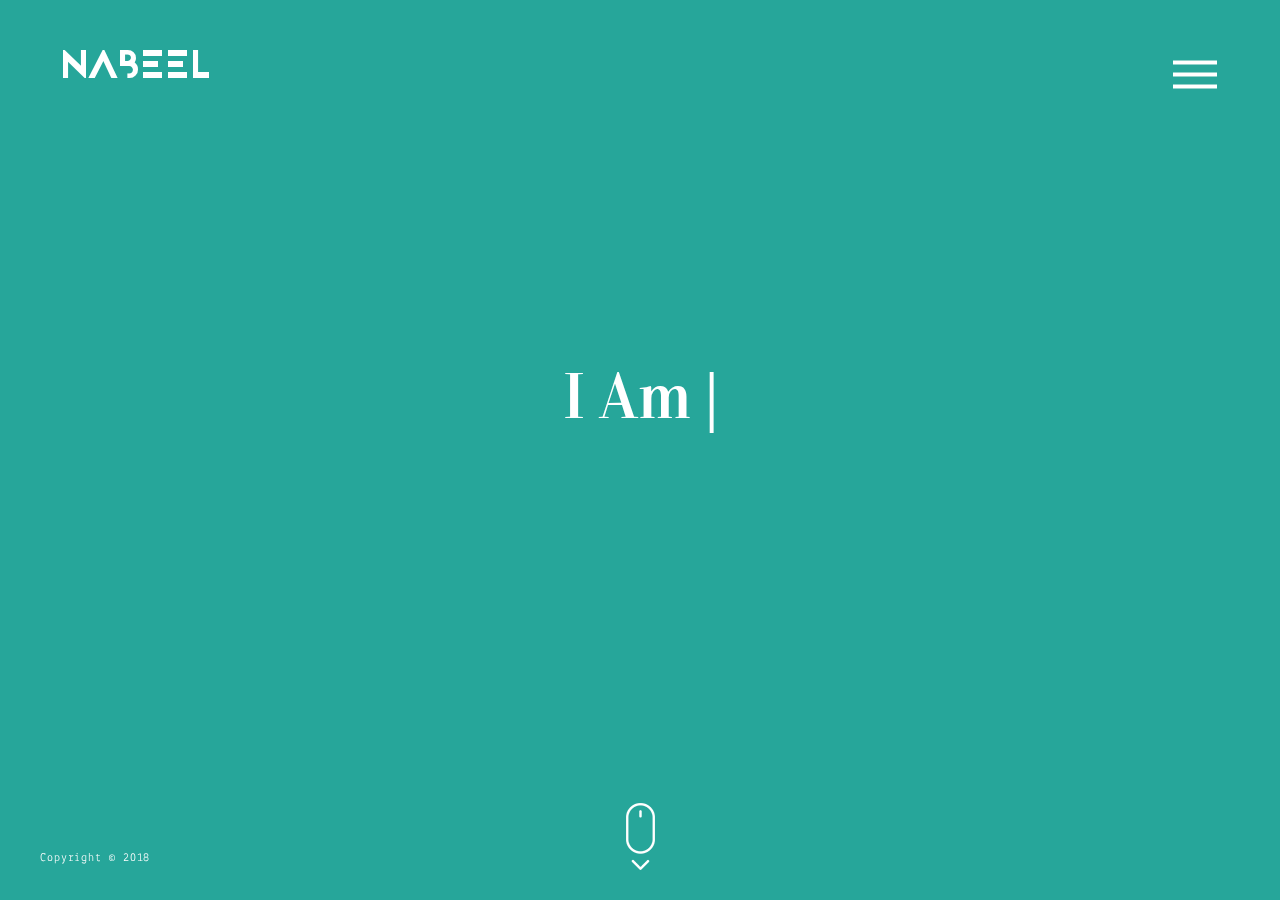
==== index.html @ 6b1c1534 "update resume, fixed typos, added scroll icon" ====
<!doctype html>
<html class="no-js" lang="en">
<head>
    <meta charset="utf-8">
    <meta http-equiv="x-ua-compatible" content="ie=edge">
    <title>Nabeel Ur Rahman - Full Stack Developer</title>
    <meta name="viewport" content="width=device-width, initial-scale=1">
    <meta name="keywords"
          content="Full Stack Developer, Full Stack, Web Developer, Web Application Developer, PHP Developer, Frontend Developer, Backend Developer, Nabeel, Nabeel Ur Rahman, Mean Stack Developer, Experienced Developer,Experienced web Developer">
    <meta name="description" content="">
    <meta name="google" content="notranslate"/>
    <meta name="author" content="Nabeel Ur Rahman">
    <meta name="referrer" content="origin">
    <link rel="apple-touch-icon" href="apple-touch-icon.png">
    <!-- Place favicon.ico in the root directory -->

    <link rel="icon" href="favicon.png">

    <link rel="stylesheet" href="css/normalize.css">

    <!--Bootstrap CSS -->
    <!--==================================================-->
    <link rel="stylesheet" href="css/bootstrap.min.css">

    <!-- Font Icons
   ================================================== -->
    <link rel="stylesheet" href="css/font-awesome.min.css">

    <!-- magnific-popup
    ================================================== -->
    <link rel="stylesheet" href="css/magnific-popup.css">


    <!-- Main CSS
       ================================================== -->
    <link rel="stylesheet" href="css/main.css">


    <!-- Modernizr JS
       ================================================== -->
    <script src="js/vendor/modernizr-2.8.3.min.js"></script>

    <!-- Google web font
   ================================================== -->
    <link href="https://fonts.googleapis.com/css?family=Lekton:400,700%7CVidaloka" rel="stylesheet">

    <!--[if lte IE 10]>
    <link rel="stylesheet" href="http://fonts.googleapis.com/css?family=Lekton:400"/>
    <link rel="stylesheet" href="http://fonts.googleapis.com/css?family=Lekton:700"/>
    <![endif]-->

</head>
<body>
<!--[if lt IE 8]>
<p class="browserupgrade">You are using an <strong>outdated</strong> browser. Please <a href="http://browsehappy.com/">upgrade
    your browser</a> to improve your experience.</p>
<![endif]-->


<!-- Navigation section
================================================== -->
<nav class="navbar navbar-default full-page-nav-container">
    <div class="container-fluid">
        <!-- Brand and toggle get grouped for better mobile display -->
        <div class="navbar-header">
            <div class="logo"><a href="index.html">NABEEL</a></div>
            <button type="button" class="navbar-toggle collapsed" data-toggle="collapse"
                    data-target="#bs-example-navbar-collapse-1" aria-expanded="false">
                <span class="sr-only">Toggle navigation</span>
                <span class="icon-bar"></span>
                <span class="icon-bar"></span>
                <span class="icon-bar"></span>
            </button>
        </div>

        <!-- Collect the nav links, forms, and other content for toggling -->
        <div class="collapse navbar-collapse collapsed" id="bs-example-navbar-collapse-1">
            <ul class="nav navbar-nav">
                <li><a href="#about">About <span><span>About</span></span></a></li>
                <li><a href="#resume">Resume <span>Resume</span></a></li>
                <li><a href="#portfolio">Portfolio <span><span>Portfolio</span></span></a></li>
                <li><a href="#contact">Contact <span>Contact</span></a></li>
            </ul>

        </div><!-- /.navbar-collapse -->
    </div><!-- /.container-fluid -->
</nav>

<div class="wrap">
    <!-- Home section
    ================================================== -->
    <section id="home">
        <div class="container-fluid">
            <div class="row">

                <div class="col-md-12 text-center">
                    <div class="main-title">
                        <div id="typed-title">
                            <p>I Am Nabeel</p>
                        </div>

                        <div id="typed-sub-title">
                            <p>A Full Stack Developer.</p>
                            <p>A digital team lead.</p>
                            <p>Loves intuitive user experiences.</p>
                        </div>


                        <h1 class="title"><span class="typed">&nbsp;</span></h1>
                        <div class="sub-title"><span class="sub-typed"></span></div>
                        <div class="ico_scroll"><img src="img/ico_scroll.png" alt=""></div>
                    </div>
                </div>

            </div>
        </div>
    </section>


    <!-- About section
    ================================================== -->
    <section id="about">
        <a href="#" class="anchor" id="about-anchor" style="position: absolute;left: 0"></a>
        <div class="container-fluid">
            <div class="row">
                <div class="text-center page-title">
                    <h2>About</h2>
                </div>

                <div class="vcenter">
                    <div class="col-md-4 text-center">
                        <div class="profile-img">
                            <img src="img/profile_image_slow.gif" alt="">
                        </div>
                    </div>
                    <div class="col-md-8">
                        <div class="about-copy">
                            <h2 class="sec-title">Hi, I Am Nabel Ur Rahman<span>About</span></h2>


                            <p>
                                Experienced Team Lead with a demonstrated history of working in Digital Interactive
                                Design & Development
                                and Web Application Development.
                            </p>
                            <p>
                                Ability to multi-task and strong leadership skills with ability to direct, manage and
                                develop a productive team
                                and work efficiently under pressure with quality output. Extensive knowledge of
                                designing and programming
                                techniques & tools.
                            </p>
                            <p>
                                Further duties include; developing creative strategies, Develop and manage creative and
                                digital solutions,
                                Manage projects from concept to completion, Provide quality control over concepts and
                                projects.
                            </p>

                            <a href="resume.pdf" target="_blank" class="btn">Download CV</a>
                        </div>
                    </div>
                </div>

            </div>
        </div>
    </section>


    <!-- Portfolio section
    ================================================== -->
    <section id="portfolio">
        <div class="container-fluid">
            <div class="row">
                <div class="text-center page-title">
                    <h2>Portfolio</h2>
                </div>

                <div class="vcenter">
                    <div class="content-container">
                        <div class="col-md-12 ">

                            <div id="filters" class="filter clearfix">
                                <span class="back-heading  sec-title">Portfolio</span>

                                <div><a class="active" href="#" data-filter='all'>All</a></div>
                                <div><a href="#" data-filter='web'>Web</a></div>
                                <!--<div><a href="#" data-filter='branding'>Branding</a></div>-->
                                <!--<div><a href="#" data-filter='advertisement'>Advertisement</a></div>-->
                            </div>
                        </div>
                        <div class="col-md-12  ">
                            <div class="row projects">
                                <div class="project-sizer"></div>

                                <!-- START: Project Item-->
                                <div class="col-md-3 col-sm-3 col-xs-6 project web">
                                    <img src="img/lava-thumb.jpg" alt="">

                                    <!--Start: project overlay-->
                                    <div class="overlay">
                                        <div>
                                            <p class="project-title">
                                                LAVA Brands
                                            </p>
                                            <p class="details">
                                                Ui/UX , Development
                                            </p>
                                        </div>
                                        <span class="line"></span>
                                        <a href="#project1-popup" data-group="1" class="galleryItem"></a>
                                    </div>
                                    <!--End: project overlay-->


                                    <!--Start: of popup content for a project-->
                                    <div id="project1-popup" class="popup mfp-hide row">

                                        <div class="col-md-6 image">
                                            <div id="carousel-lava" class="carousel slide"
                                                 data-ride="carousel">
                                                <!-- Indicators -->
                                                <ol class="carousel-indicators">
                                                    <li data-target="#carousel-lava" data-slide-to="0"
                                                        class="active"></li>
                                                    <!--<li data-target="#carousel-lava" data-slide-to="1"></li>-->
                                                    <!--<li data-target="#carousel-lava" data-slide-to="2"></li>-->
                                                </ol>

                                                <!-- Wrapper for slides -->
                                                <div class="carousel-inner" role="listbox">
                                                    <div class="item active">
                                                        <div style="background-image:url('img/lava_brands_home.jpg')"></div>
                                                    </div>
                                                    <!--   <div class="item">
                                                           <div class="embed-responsive embed-responsive-16by9">

                                                               <iframe width="560" height="315"
                                                                       src="https://www.youtube.com/embed/5PX_0iOCaUY"
                                                                       frameborder="0"
                                                                       allow="autoplay; encrypted-media"
                                                                       allowfullscreen></iframe>
                                                           </div>
                                                       </div>-->
                                                </div>


                                            </div>


                                        </div>
                                        <div class="col-md-6 desc">
                                            <h4>LAVA Brands</h4>
                                            <div class="category">Ui/UX, Development</div>
                                            <p>
                                                With over 15 years of experience in the
                                                communications industry, LAVA Brands have helped companies
                                                in virtually every industry achieve their business
                                                objectives through better integrated marketing
                                                communications based on a solid branding
                                                platform.
                                            </p>
                                            <span>Year : <span>2017</span></span>
                                            <span>Services : <span>UI/UX, Development</span></span>
                                            <a href="http://lava-brands.com" target="_blank" class="btn">View
                                                Project</a>
                                        </div>
                                    </div>
                                    <!--End: of popup content for a project-->


                                </div>
                                <!-- END: Project Item-->


                                <!-- START: Project Item-->
                                <div class="col-md-3 col-sm-3  col-xs-6 project branding web">
                                    <img src="img/wujha_home_thumb.jpg"
                                         alt="">
                                    <span class="fa fa-video-camera "></span>
                                    <div class="overlay">
                                        <div>
                                            <p class="project-title">
                                                WUJHA Real Estate
                                            </p>
                                            <p class="details">
                                                Ui/UX , Development
                                            </p>
                                        </div>
                                        <span class="line"></span>
                                        <a href="#project2-popup" data-group="1" class="galleryItem "></a>
                                    </div>

                                    <!--Start: of popup content for a project-->
                                    <div id="project2-popup" class="popup mfp-hide row">

                                        <div class="col-md-6 image">
                                            <div id="carousel-wujha" class="carousel slide"
                                                 data-ride="carousel">
                                                <!-- Indicators -->
                                                <ol class="carousel-indicators">
                                                    <li data-target="#carousel-wujha" data-slide-to="0"
                                                        class="active"></li>
                                                    <!--<li data-target="#carousel-wujha" data-slide-to="1"></li>
                                                    <li data-target="#carousel-wujha" data-slide-to="2"></li>-->
                                                </ol>

                                                <!-- Wrapper for slides -->
                                                <div class="carousel-inner" role="listbox">
                                                    <div class="item active">
                                                        <div style="background-image: url('img/wujha_home.jpg')"></div>
                                                    </div>
                                                </div>


                                            </div>

                                        </div>
                                        <div class="col-md-6 desc">
                                            <h4>WUJHA Real Estate</h4>
                                            <div class="category">Ui/UX, Development</div>
                                            <p>
                                                WUJHA Real Estate is a fully integrated real estate and community
                                                development businesses in Oman & Middle East.
                                            </p>
                                            <span>Year : <span>2016</span></span>
                                            <span>Services : <span>UI/UX, Development</span></span>
                                            <a href="http://wujha.com" target="_blank" class="btn">View Project</a>
                                        </div>
                                    </div>
                                    <!--End: of popup content for a project-->

                                </div>
                                <!-- END: Project Item-->

                                <!-- START: Project Item-->
                                <div class="col-md-3 col-sm-3  col-xs-6   project branding">
                                    <img src="img/audacia_home_thumb.jpg" alt="">
                                    <div class="overlay">
                                        <div>
                                            <p class="project-title">
                                                Audacia Capital
                                            </p>
                                            <p class="details">
                                                Ui/UX , Development
                                            </p>
                                        </div>
                                        <span class="line"></span>
                                        <a href="#project3-popup" data-group="1" class="galleryItem"></a>
                                    </div>


                                    <!--Start: of popup content for a project-->
                                    <div id="project3-popup" class="popup mfp-hide row">

                                        <div class="col-md-6 image">
                                            <!--<img src="img/audacia_home.jpg" alt="" class="img-responsive">-->
                                            <div id="carousel-audacia" class="carousel slide"
                                                 data-ride="carousel">
                                                <!-- Indicators -->
                                                <ol class="carousel-indicators">
                                                    <li data-target="#carousel-audacia" data-slide-to="0"
                                                        class="active"></li>
                                                    <!--<li data-target="#carousel-audacia" data-slide-to="1"></li>
                                                    <li data-target="#carousel-audacia" data-slide-to="2"></li>-->
                                                </ol>

                                                <!-- Wrapper for slides -->
                                                <div class="carousel-inner" role="listbox">
                                                    <div class="item active">
                                                        <div style="background-image:url('img/audacia_home.jpg')"></div>
                                                    </div>
                                                    <!-- <div class="item">
                                                         <img src="img/project-4.jpg" alt="...">
                                                     </div>-->
                                                </div>
                                            </div>
                                        </div>
                                        <div class="col-md-6 desc">
                                            <h4>Audacia Capital</h4>
                                            <div class="category">Ui/UX, Development</div>
                                            <p>
                                                Audacia Capital originates, structures and offers world-class, lucrative
                                                investment opportunities to select investors. Relying on unwavering
                                                dedication to clients and demonstrable, return-oriented expertise,
                                                Audacia Capital consistently generate superb capital growth while
                                                adhering to a solid
                                                set of key values.
                                            </p>

                                            <span>Year : <span>2017</span></span>
                                            <span>Services : <span>UI/UX, Development</span></span>
                                            <a href="http://lava-brands.com/lab/audacia/frontend/app/" target="_blank"
                                               class="btn">View
                                                Project</a>
                                        </div>
                                    </div>
                                    <!--End: of popup content for a project-->


                                </div>
                                <!-- END: Project Item-->


                                <!-- START: Project Item-->
                                <div class="col-md-3 col-sm-3 col-xs-6   project branding">
                                    <img src="img/ottco_home_thumb.jpg" alt="Oman Tank Terminal">
                                    <div class="overlay">
                                        <div>
                                            <p class="project-title">
                                                OTTCO
                                            </p>
                                            <p class="details">
                                                Ui/UX , Development
                                            </p>
                                        </div>
                                        <span class="line"></span>
                                        <a href="#project4-popup" data-group="1" class="galleryItem"></a>
                                    </div>


                                    <!--Start: of popup content for a project-->
                                    <div id="project4-popup" class="popup mfp-hide row">

                                        <div class="col-md-6 image">
                                            <div class="item">
                                                <div style="background-image:url('img/ottco_home.jpg')"></div>
                                            </div>
                                        </div>
                                        <div class="col-md-6 desc">
                                            <h4>OTTCO</h4>
                                            <div class="category">Ui/UX, Development</div>
                                            <p>
                                                Oman Tank Terminal Company LLC (OTTCO) is a joint investment of Oman Oil
                                                Company and Oman Energy Trading Company Limited , established to build,
                                                own and operate a global scale crude oil terminal. The terminal will be
                                                strategically located in Ras Markaz, 70 km south of the Port of Duqum.
                                                It will serve a variety of market players to import, export and store
                                                crude oil outside the Strait of Hormuz and closer to the market.
                                            </p>
                                            <span>Year : <span>2016</span></span>
                                            <span>Services : <span>UI/UX, Development</span></span>
                                            <a href="http://ottco.com/" target="_blank" class="btn">View Project</a>
                                        </div>
                                    </div>
                                    <!--End: of popup content for a project-->


                                </div>
                                <!-- END: Project Item-->


                                <!-- START: Project Item-->
                                <div class="col-md-3 col-sm-3  col-xs-6  project advertisement">
                                    <img src="img/dynamicobjects_home_thumb.jpg" alt="">
                                    <div class="overlay">
                                        <div>
                                            <p class="project-title">
                                                Dynamic objects
                                            </p>
                                            <p class="details">
                                                Ui/UX , Development
                                            </p>
                                        </div>
                                        <span class="line"></span>
                                        <a href="#project5-popup" data-group="1" class="galleryItem"></a>
                                    </div>

                                    <!--Start: of popup content for a project-->
                                    <div id="project5-popup" class="popup mfp-hide row">

                                        <div class="col-md-6 image">
                                            <div class="item">
                                                <div style="background-image:url('img/dynamicobjects_home.jpg')"></div>
                                            </div>
                                        </div>
                                        <div class="col-md-6 desc">
                                            <h4>Dynamic Objects</h4>
                                            <div class="category">Ui/UX, Development</div>
                                            <p>
                                                Established in 2010, Dynamic Objects provides Dynamics 365 consulting
                                                services to small, mid-sized and large companies in Lebanon and the
                                                middle east.
                                            </p>
                                            <p>Dynamic Objects specialize in any type of deployment where customers want
                                                to leverage
                                                software and cloud capabilities to transform their businesses.
                                            </p>
                                            <span>Year : <span>2017</span></span>
                                            <span>Services : <span>UI/UX, Development</span></span>
                                            <a href="https://dynamicobjects.net/" target="_blank" class="btn">View
                                                Project</a>
                                        </div>
                                    </div>
                                    <!--End: of popup content for a project-->

                                </div>
                                <!-- END: Project Item-->

                                <!-- START: Project Item-->
                                <div class="col-md-3 col-sm-3 col-xs-6   project branding advertisement ">
                                    <img src="img/talex_home_thumb.jpg" alt="">
                                    <div class="overlay">
                                        <div>
                                            <p class="project-title">
                                                TALEX
                                            </p>
                                            <p class="details">
                                                Ui/UX , Development
                                            </p>
                                        </div>
                                        <span class="line"></span>
                                        <a href="#project6-popup" data-group="1" class="galleryItem"></a>
                                    </div>


                                    <!--Start: of popup content for a project-->
                                    <div id="project6-popup" class="popup mfp-hide row">

                                        <div class="col-md-6 image">
                                            <div class="item">
                                                <div style="background-image:url('img/talex_about.jpg')"></div>
                                            </div>
                                        </div>
                                        <div class="col-md-6 desc">
                                            <h4>TALEX</h4>
                                            <div class="category">Ui/UX, Development</div>
                                            <p>
                                                TALEX is the Middle East’s most highly automated and flexible extrusion
                                                plant, capable of responding quickly and cost-effectively to our
                                                sophisticated customers’ demands for precision engineered aluminium
                                                products. Our fully automated integration and processes ensure
                                                traceability of all TALEX’s products. From liquid primary metal to
                                                precision machined aluminium products for GCC and global markets. We
                                                imagine, innovate and inspire to supply our customers with quality
                                                products at competitive prices on demand and on time.
                                            </p>
                                            <span>Year : <span>2016</span></span>
                                            <span>Services : <span>UI/UX, Development</span></span>
                                            <a href="http://talex.ae" target="_blank" class="btn">View Project</a>
                                        </div>
                                    </div>
                                    <!--End: of popup content for a project-->


                                </div>
                                <!-- END: Project Item-->

                                <!-- START: Project Item-->
                                <div class="col-md-3 col-sm-3  col-xs-6  project web">
                                    <img src="img/mariam-yasin_thumb.jpg" alt="">
                                    <div class="overlay">
                                        <div>
                                            <p class="project-title">
                                                MARIAM YASIN
                                            </p>
                                            <p class="details">
                                                Ui/UX , Development
                                            </p>
                                        </div>
                                        <span class="line"></span>
                                        <a href="#project7-popup" data-group="1" class="galleryItem"></a>
                                    </div>


                                    <!--Start: of popup content for a project-->
                                    <div id="project7-popup" class="popup mfp-hide row">

                                        <div class="col-md-6 image">
                                            <div class="item">
                                                <div style="background-image:url('img/mariam-yasin_home.jpg')"></div>
                                            </div>
                                        </div>
                                        <div class="col-md-6 desc">
                                            <h4>MARIAM YASIN</h4>
                                            <div class="category">Ui/UX, Development</div>
                                            <p>
                                                Mariam Yasin is an internationally recognized and respected Processional
                                                MIND THERAPIST who has helped, through a holistic approach, to
                                                positively transform thousands of people's lives from all around the
                                                world. She assists her clients and students through her training in
                                                scientific and complementary therapies by successfully resolving
                                                limiting thought patterns and behaviors at its source in the
                                                subconscious mind for a balanced and happier state of being. </p>
                                            <span>Year : <span>2015</span></span>
                                            <span>Services : <span>UI/UX, Development</span></span>
                                            <a href="http://mariamyasin.com" target="_blank" class="btn">View
                                                Project</a>
                                        </div>
                                    </div>
                                    <!--End: of popup content for a project-->

                                </div>
                                <!-- END: Project Item-->

                                <!-- START: Project Item-->
                                <div class="col-md-3 col-sm-3 col-xs-6   project branding web">
                                    <img src="img/alafiya_chicken_home_thumb.jpg" alt="">
                                    <div class="overlay">
                                        <div>
                                            <p class="project-title">
                                                AlAfya Chicken
                                            </p>
                                            <p class="details">
                                                Ui/UX , Development
                                            </p>
                                        </div>
                                        <span class="line"></span>
                                        <a href="#project8-popup" data-group="1" class="galleryItem"></a>
                                    </div>


                                    <!--Start: of popup content for a project-->
                                    <div id="project8-popup" class="popup mfp-hide row">

                                        <div class="col-md-6 image">
                                            <div class="item">
                                                <div style="background-image:url('img/alafiya_chicken_home.jpg')"></div>
                                            </div>
                                        </div>
                                        <div class="col-md-6 desc">
                                            <h4>AlAfya Chicken </h4>
                                            <div class="category">Ui/UX, Development</div>
                                            <p>
                                                Al Afya Chicken endeavors to cater to dynamic consumer tastes with
                                                homegrown, premium quality tender chicken. Our belief in stringent
                                                quality control ensures the freshest and safest chicken. We believe in
                                                integrity, transparency, food safety and above all- consumer welfare.

                                            </p>
                                            <p>
                                                All our chicken are treated royally and fed with utmost care. We hold a
                                                deep respect for the Islamic laws of the region- all of our chicken
                                                products are 100% halal.
                                            </p>
                                            <span>Year : <span>2016</span></span>
                                            <span>Services : <span>UI/UX, Development</span></span>
                                            <a href="http://alafyachicken.com/" target="_blank" class="btn">View Project</a>
                                        </div>
                                    </div>
                                    <!--End: of popup content for a project-->


                                </div>
                                <!-- END: Project Item-->



                            </div>
                            <div class="bottom-gradient"></div>
                        </div>
                        <div class="col-md-12 text-center">

                            <a href="#" target="_blank" id="load_projects"
                               class="round-btn floating hidden-xs hidden-sm">
                                <span class="txt">
                                    Load more
                                </span>
                                <i class="fa fa-angle-down "></i>
                            </a>

                            <a href="#" class="btn load_projects visible-xs visible-sm">Load more</a>
                        </div>
                    </div>
                </div>

            </div>
        </div>
    </section>


    <!-- Resume section
================================================== -->
    <section id="resume">
        <div class="container-fluid">

            <!--Education-->
            <div id="education" class="row">
                <div class="text-center page-title">
                    <h2>Resume</h2>
                </div>

                <div class="vcenter">

                    <div class="col-md-12  ">
                        <h3 class="sec-title">Education <span>Resume</span></h3>

                        <ul class="timeline">
                            <li>
                                <span class="fa fa-graduation-cap"></span>
                            </li>
                            <li>
                                <div class="timeline-content">
                                    <div class="period">2008 - 2010</div>
                                    <h4>COMSATS Institute of Information and Technology</h4>
                                    <br>
                                    <span>MS(CS), Computer Science ,3.73/4.0</span>

                                    <p class="hidden"></p>
                                </div>
                            </li>

                            <li>
                                <div class="timeline-content">
                                    <div class="period">2004 - 2008</div>
                                    <h4>COMSATS Institute of Information and Technology</h4> <br>
                                    <span>BS(CS)(Hons),Computer Science, Networks, 3.60/4.0</span>
                                    <p class="hidden"></p>
                                </div>
                            </li>


                        </ul>

                        <div class="col-md-12 text-center">
                            <a href="#" id="more-resume" class="round-btn floating hidden-xs hidden-sm">
                                <span class="txt">
                                    More Details
                                </span>
                                <i class="fa fa-angle-down "></i>
                            </a>
                        </div>


                    </div>

                </div>

            </div>

            <div class="resume_details_block">
                <!--SKILLS-->
                <div id="skills" class="row">


                    <div class="">

                        <div class="col-md-6  ">
                            <h3>Skills</h3>

                            <div class="col-md-10">

                                <!--progress bar 1-->
                                <div class="bar-title">Web Application Development</div>
                                <div class="bar" data-value="85"></div>


                                <!--progress bar 2-->
                                <div class="bar-title">Flexibility</div>
                                <div class="bar" data-value="95"></div>


                                <!--progress bar 3-->
                                <div class="bar-title">Problem Solving</div>
                                <div class="bar" data-value="90"></div>


                                <!--progress bar 4-->
                                <div class="bar-title">Multi-tasking</div>
                                <div class="bar" data-value="80"></div>

                            </div>
                        </div>
                        <div class="col-md-6  ">
                            <h3>Additional Skills</h3>

                            <div class="col-md-4 col-xs-6">
                                <div data-value="80" class="progress-circle"></div>
                                <div> Team Work</div>
                            </div>
                            <div class="col-md-4 col-xs-6">
                                <div data-value="85" class="progress-circle"></div>
                                <div>Tech Skills</div>
                            </div>
                            <div class="col-md-4 col-xs-6">
                                <div data-value="70" class="progress-circle"></div>
                                <div>Creative</div>
                            </div>

                            <div class="clearfix"></div>

                            <div class="row">
                                <div class="col-md-12">
                                    <h3>Honors & Awards</h3>
                                </div>
                                <div class="col-md-12">
                                    <ul>
                                        <li>Gold Medalist in MS(CS)</li>
                                        <li>Gold Medalist in BS(CS)</li>
                                        <li>COMSATS Scholarship in MS</li>
                                        <li>Award Scholarships in BS(CS) from COMSATS Islamabad</li>
                                        <li>Participant of SAARC student exchange program</li>
                                    </ul>
                                </div>
                            </div>

                        </div>
                    </div>

                </div>


                <!--Work Experience-->
                <div id="work" class="row">
                    <div class="">

                        <div class="col-md-12  ">
                            <h3>Work Experience</h3>

                            <ul class="timeline work-timeline">
                                <li>
                                    <span class="fa fa-briefcase"></span>
                                </li>
                                <li>
                                    <div class="timeline-content">
                                        <div class="period text-right">Feb 15 – Present<br>
                                            <small>
                                                Duration 3 yrs
                                            </small>
                                        </div>
                                        <h4>LAVA BRANDS</h4>
                                        <span>Digital Team Lead</span>

                                        <p>
                                            Responsibilities include:
                                        <ul>
                                            <li> Analyzing clients requirements and maintaining a healthy relationship
                                                with the clients
                                            </li>
                                            <li> Technology direction, Strategy and Full stack development.</li>
                                            <li> Interaction with corporate clients</li>
                                            <li> Managing project activities & ensuring project milestones are delivered
                                                as per plan
                                            </li>
                                            <li> Leading teams in the delivery of client requirements from inception
                                                to completion
                                            </li>
                                            <li> Present new Ideas and services to clients</li>
                                        </ul>


                                        </p>
                                    </div>
                                </li>

                                <li>
                                    <div class="timeline-content">
                                        <div class="period text-right">Jun 10 - Feb 15 <br>
                                            <small>(4 years 9 months)</small>
                                        </div>
                                        <h4>Bytesol Technologies</h4>
                                        <span>Team Lead</span>

                                        <p>
                                            Planning, Organization, Management ,Controls Company related matters.
                                            Making Application Architectures.
                                            Working on Customized web solution.


                                        </p>
                                    </div>
                                </li>

                                <li>
                                    <div class="timeline-content">
                                        <div class="period text-right">Dec 10 - Jan 12 <br>
                                            <small>(1 year 2 months)</small>
                                        </div>
                                        <h4>INNEXIV (Private) LIMITED</h4>
                                        <span>Sr. Software Engineer</span>
                                        <p>
                                            My responsibilities at this post included Web Application Development,
                                            Database design and
                                            Communication server architecture development and implementation.
                                        </p>
                                    </div>
                                </li>


                                <li>
                                    <div class="timeline-content">
                                        <div class="period text-right">Mar 07 - Apr 08 <br>
                                            <small>(1 year 2 months)</small>
                                        </div>
                                        <h4>Streaming Networks</h4>
                                        <span>Software Engineer</span>
                                        <p></p>
                                    </div>
                                </li>


                            </ul>

                        </div>

                    </div>

                </div>
            </div>
            <div class="col-md-12 text-center visible-xs visible-sm">
                <a href="#" class="btn more-resume">More Details</a>
            </div>

        </div>
    </section>


    <!-- Contact section
================================================== -->
    <section id="contact">
        <!--<a href="#" class="anchor" id="about"></a>-->
        <div class="container-fluid">
            <div class="row">
                <div class="text-center page-title">
                    <h2>Contact</h2>
                </div>

                <div class="vcenter">

                    <div class="col-md-10">
                        <h3 class="sec-title">Get In Touch<span>Contact</span></h3>

                        <div class="row contact-info">


                            <div class="col-md-4 col-xs-12">
                                <span class="fa fa-map-marker"></span>
                                <div>
                                    Discovery Gardens, <br>
                                    Dubai,UAE
                                </div>
                            </div>
                            <div class="col-md-4 col-xs-12">
                                <span class="fa fa-phone"></span>
                                <div>
                                    <a href="tel:+971564888940"> +971-56-4888940 </a>
                                </div>
                            </div>

                            <div class="col-md-4 col-xs-12">
                                <span class="fa fa-envelope"></span>
                                <div>
                                    itsnabeel@gmail.com
                                </div>
                            </div>
                        </div>

                        <div class="row">
                            <form method="post" action="https://formspree.io/itsnabeel@gmail.com">

                                <div class="form-group col-md-6">
                                    <input type="text" class="form-control" name="name" id="name" placeholder="Name">
                                </div>

                                <div class="form-group col-md-6">
                                    <input type="email" class="form-control" name="email" id="email" placeholder="Email"
                                           required>
                                </div>

                                <div class="form-group col-md-12">
                                    <input type="text" class="form-control" name="subject" id="subject"
                                           placeholder="Subject">
                                </div>
                                <div class="form-group col-md-12">
                                    <textarea class="form-control" placeholder="Message" rows="3"
                                              name="message"></textarea>
                                </div>

                                <button type="submit" class="btn btn-default">Send</button>
                            </form>
                        </div>

                    </div>
                </div>

            </div>
        </div>
    </section>

</div>

<a href="#0" class="back-to-top floating  fa fa-chevron-circle-up hidden-xs hidden-sm"></a>
<!-- Footer section
================================================== -->
<footer>
    <div class="container-fluid ">
        <div class="row">

            <ul class="social-icon text-center hidden">
                <li><a href="#" class="fa fa-facebook"></a></li>
                <li><a href="#" class="fa fa-twitter"></a></li>
                <li><a href="#" class="fa fa-dribbble"></a></li>
                <li><a href="#" class="fa fa-behance"></a></li>
            </ul>

            <p class="copy">Copyright © 2018</p>

        </div>
    </div>
</footer>


<!-- jQuery local -->
<script src="js/vendor/jquery-1.12.0.min.js"></script>

<!-- Bootstrap JS local -->
<script src="js/vendor/bootstrap.min.js"></script>

<script src="js/plugins.js"></script>
<script src="js/main.js?v=5"></script>

<!-- Global site tag (gtag.js) - Google Analytics -->
<script async src="https://www.googletagmanager.com/gtag/js?id=UA-15732947-2"></script>
<!-- Google Analytics: change UA-XXXXX-X to be your site's ID. -->
<script>
    (function (b, o, i, l, e, r) {
        b.GoogleAnalyticsObject = l;
        b[l] || (b[l] =
            function () {
                (b[l].q = b[l].q || []).push(arguments)
            });
        b[l].l = +new Date;
        e = o.createElement(i);
        r = o.getElementsByTagName(i)[0];
        e.src = 'https://www.google-analytics.com/analytics.js';
        r.parentNode.insertBefore(e, r)
    }(window, document, 'script', 'ga'));
    ga('create', 'UA-15732947-2', 'auto');
    ga('send', 'pageview');
</script>

</body>
</html>
---- css/main.css ----
@font-face{font-family:"Jaapokkisubtract-Regular";src:url("../fonts/Jaapokkisubtract-Regular.eot?") format("eot"),url("../fonts/Jaapokkisubtract-Regular.woff2") format("woff2"),url("../fonts/Jaapokkisubtract-Regular.woff") format("woff"),url("../fonts/Jaapokkisubtract-Regular.ttf") format("truetype"),url("../fonts/Jaapokkisubtract-Regular.svg#Jaapokkisubtract-Regular") format("svg")}/*! HTML5 Boilerplate v5.3.0 | MIT License | https://html5boilerplate.com/ */html{color:#222}::-moz-selection{background:#b3d4fc;text-shadow:none}::selection{background:#b3d4fc;text-shadow:none}hr{display:block;height:1px;border:0;border-top:1px solid #ccc;margin:1em 0;padding:0}audio,canvas,iframe,img,svg,video{vertical-align:middle}fieldset{border:0;margin:0;padding:0}textarea{resize:vertical}.browserupgrade{margin:0.2em 0;background:#ccc;color:#fff;padding:0.2em 0}.hidden{display:none !important}.visuallyhidden{border:0;clip:rect(0 0 0 0);height:1px;margin:-1px;overflow:hidden;padding:0;position:absolute;width:1px}.visuallyhidden.focusable:active,.visuallyhidden.focusable:focus{clip:auto;height:auto;margin:0;overflow:visible;position:static;width:auto}.invisible{visibility:hidden}.clearfix:before,.clearfix:after{content:" ";display:table}.clearfix:after{clear:both}@media print{*,*:before,*:after,*:first-letter,*:first-line{background:transparent !important;color:#fff !important;box-shadow:none !important;text-shadow:none !important}a,a:visited{text-decoration:underline}a[href]:after{content:" (" attr(href) ")"}abbr[title]:after{content:" (" attr(title) ")"}a[href^="#"]:after,a[href^="javascript:"]:after{content:""}pre,blockquote{border:1px solid #999;page-break-inside:avoid}thead{display:table-header-group}tr,img{page-break-inside:avoid}img{max-width:100% !important}p,h2,h3{orphans:3;widows:3}h2,h3{page-break-after:avoid}}html,body{background-color:#26A69A;font-family:'Lekton', sans-serif;font-size:62.5%}@media (min-width: 1500px){html,body{font-size:87.8906%}}body{opacity:0;-webkit-transition:opacity 1s ease-in;-moz-transition:opacity 1s ease-in;-o-transition:opacity 1s ease-in;-ms-transition:opacity 1s ease-in;transition:opacity 1s ease-in}body.loaded{opacity:1}h1,h2,h3,h4,h5{font-weight:300;font-family:'Vidaloka', serif;color:#fff}h1{font-size:6.4rem}h2{font-size:5.1rem}h3{font-size:3.60rem;color:#fff}h4{font-size:2.5rem}p{font-size:1.56rem;line-height:1.8;letter-spacing:0.075em;-webkit-font-smoothing:antialiased}a,a:hover,a:focus{color:inherit;text-decoration:none;outline:0;-webkit-transition:all 0.25s ease-out;-moz-transition:all 0.25s ease-out;-ms-transition:all 0.25s ease-out;-o-transition:all 0.25s ease-out;transition:all 0.25s ease-out}.navbar-default{border:none;background-color:transparent}.navbar-default .navbar-toggle{border-color:transparent;display:block;float:left;-webkit-transform:scale(2);-moz-transform:scale(2);-ms-transform:scale(2);-o-transform:scale(2);transform:scale(2)}@media (max-width: 768px){.navbar-default .navbar-toggle{display:block !important}}.navbar-default .navbar-toggle:focus,.navbar-default .navbar-toggle:hover{background-color:transparent}.navbar-default .navbar-toggle .icon-bar{background-color:#fff}.navbar-default .navbar-nav{float:none !important;margin:0px -15px}.navbar-default .navbar-nav>li{float:none}.navbar-default .navbar-nav>li>a{color:#fff;padding-top:10px;padding-bottom:10px}.navbar-default .navbar-nav>li>a:focus{background-color:transparent;outline:none}.navbar-default .navbar-nav>.active>a{background-color:transparent;color:rgba(255,255,255,0.8)}.navbar-default .navbar-nav>.active>a:focus{background-color:transparent;color:rgba(255,255,255,0.6)}.navbar-default .navbar-nav>.active>a:hover{background-color:transparent;color:rgba(255,255,255,0.6)}.full-page-nav-container{position:fixed;background-color:transparent;z-index:9;left:0;top:0;width:100%;margin-bottom:0}.full-page-nav-container .container-fluid{padding:0}@media (max-width: 768px){.full-page-nav-container{-webkit-transition:all .4s ease;-moz-transition:all .4s ease;-ms-transition:all .4s ease;-o-transition:all .4s ease;transition:all .4s ease;position:fixed;z-index:99;left:0;top:0;width:100%;height:85px}.full-page-nav-container.sticky{-webkit-box-shadow:0 0 10px rgba(0,0,0,0.1);-moz-box-shadow:0 0 10px rgba(0,0,0,0.1);box-shadow:0 0 10px rgba(0,0,0,0.1);background-color:#26a69a}}.full-page-nav-container ul{background-color:#26A69A;text-align:center;font-size:6.4rem;font-family:'Vidaloka', serif;display:none}@media (max-width: 768px){.full-page-nav-container ul{font-size:4rem}}.full-page-nav-container ul li a{color:#fff;line-height:normal;width:100%;height:100%;display:-ms-flexbox;display:-webkit-flex;display:flex;-ms-flex-align:center;-webkit-align-items:center;-webkit-box-align:center;justify-content:center;flex-direction:column;-webkit-transition:all .4s ease;-moz-transition:all .4s ease;-ms-transition:all .4s ease;-o-transition:all .4s ease;transition:all .4s ease}.full-page-nav-container ul li a>span{position:absolute;left:50%;top:50%;-webkit-transform:translate(-50%, -50%);-moz-transform:translate(-50%, -50%);-ms-transform:translate(-50%, -50%);-o-transform:translate(-50%, -50%);transform:translate(-50%, -50%);-webkit-transition:all 1s ease;-moz-transition:all 1s ease;-ms-transition:all 1s ease;-o-transition:all 1s ease;transition:all 1s ease;opacity:0;font-size:9.0rem;color:rgba(255,255,255,0.1)}@media (max-width: 768px){.full-page-nav-container ul li a>span{font-size:5.0rem}}.full-page-nav-container ul li a:hover{-webkit-transition:all .4s ease;-moz-transition:all .4s ease;-ms-transition:all .4s ease;-o-transition:all .4s ease;transition:all .4s ease;color:rgba(255,255,255,0.8);background-color:transparent}.full-page-nav-container ul li a:hover>span{opacity:1;letter-spacing:0.25em}@media (max-width: 991px){.full-page-nav-container ul li a:hover>span{display:none}}.full-page-nav-container .navbar-header{float:none}@media (max-width: 768px){.full-page-nav-container .navbar-header{float:left}}.full-page-nav-container .navbar-collapse{box-shadow:inset 0 1px 0 rgba(255,255,255,0.1);-webkit-transition:all .6s ease-out;-moz-transition:all .6s ease-out;-ms-transition:all .6s ease-out;-o-transition:all .6s ease-out;transition:all .6s ease-out}.full-page-nav-container .navbar-collapse ul{height:100vh}@media (max-width: 768px){.full-page-nav-container .navbar-collapse ul{height:95%}}.full-page-nav-container .navbar-collapse ul li{border-bottom:1px solid rgba(255,255,255,0.1);border-right:1px solid rgba(255,255,255,0.1);height:50vh;width:50%;float:left;overflow:hidden}.full-page-nav-container .navbar-collapse ul li a{-webkit-transition:all .4s ease;-moz-transition:all .4s ease;-ms-transition:all .4s ease;-o-transition:all .4s ease;transition:all .4s ease;-webkit-transform:translate(0%, -100%);-moz-transform:translate(0%, -100%);-ms-transform:translate(0%, -100%);-o-transform:translate(0%, -100%);transform:translate(0%, -100%)}.full-page-nav-container .navbar-collapse.collapse{opacity:0;-webkit-transition:all .4s ease;-moz-transition:all .4s ease;-ms-transition:all .4s ease;-o-transition:all .4s ease;transition:all .4s ease}.full-page-nav-container .navbar-collapse.collapse.in{opacity:1;z-index:999}.full-page-nav-container .navbar-collapse.collapse.in ul{display:block}.full-page-nav-container .navbar-collapse.collapse.in ul li{overflow:hidden}.full-page-nav-container .navbar-collapse.collapse.in ul li a{-webkit-transform:translate(0%, 0%);-moz-transform:translate(0%, 0%);-ms-transform:translate(0%, 0%);-o-transform:translate(0%, 0%);transform:translate(0%, 0%);color:#fff}.navbar-toggle{z-index:99999999;display:block;position:fixed;right:63px;top:50px;height:47px;border-radius:0;margin:0;-webkit-transition:all .4s ease;-moz-transition:all .4s ease;-ms-transition:all .4s ease;-o-transition:all .4s ease;transition:all .4s ease}@media (max-width: 768px){.navbar-toggle{top:20px;right:25px}}.navbar-toggle span{-webkit-transition:all .4s ease;-moz-transition:all .4s ease;-ms-transition:all .4s ease;-o-transition:all .4s ease;transition:all .4s ease;background-color:#fff;width:30px;height:4px}.navbar-toggle .icon-bar{border-radius:0;color:#fff}.navbar-toggle .icon-bar:nth-child(2){-webkit-transform:rotate(45deg);-ms-transform:rotate(45deg);-o-transform:rotate(45deg);transform:rotate(45deg);transform-origin:10% 10%}.navbar-toggle .icon-bar:nth-child(3){opacity:0}.navbar-toggle .icon-bar:last-child{-webkit-transform:rotate(-45deg);-ms-transform:rotate(-45deg);-o-transform:rotate(-45deg);transform:rotate(-45deg);transform-origin:10% 90%}.navbar-toggle.collapsed .icon-bar:nth-child(2){-webkit-transform:rotate(0deg);-ms-transform:rotate(0deg);-o-transform:rotate(0deg);transform:rotate(0deg)}.navbar-toggle.collapsed .icon-bar:nth-child(3){opacity:1}.navbar-toggle.collapsed .icon-bar:last-child{-webkit-transform:rotate(0deg);-ms-transform:rotate(0deg);-o-transform:rotate(0deg);transform:rotate(0deg)}.logo{position:fixed;font-family:Jaapokkisubtract-Regular;font-size:4rem;float:left;left:60px;top:40px;color:#fff;z-index:9999}@media (max-width: 768px){.logo{left:20px;top:20px}}.wrap{width:600vw;-webkit-transition:all .4s ease;-moz-transition:all .4s ease;-ms-transition:all .4s ease;-o-transition:all .4s ease;transition:all .4s ease;-webkit-transform-origin:center center;-moz-transform-origin:center center;-ms-transform-origin:center center;-o-transform-origin:center center;transform-origin:center center}@media (max-width: 991px){.wrap{width:100vw}}.wrap.zoomout{-webkit-transform:scale(0.8);-moz-transform:scale(0.8);-ms-transform:scale(0.8);-o-transform:scale(0.8);transform:scale(0.8);transform-origin:center}.wrap>section{color:#fff;width:100vw;float:left;display:inline-block}@media (max-width: 768px){.wrap>section{overflow:hidden}}section{height:100vh;font-size:1.6rem}@media (max-width: 991px){section{min-height:100vh;height:auto}}.page-title{margin-top:35px}.page-title h2{margin-bottom:0 !important}@media (max-width: 991px){.page-title{margin:130px 0 80px}}.vcenter{display:-ms-flexbox;display:-webkit-flex;display:flex;-ms-flex-align:center;-webkit-align-items:center;-webkit-box-align:center;justify-content:center;height:calc(100vh - 205px)}@media (max-width: 991px){.vcenter{display:block;justify-content:inherit;height:auto}}.vcenter.block{display:block;justify-content:inherit;height:auto}.bottom-gradient{background:-moz-linear-gradient(top, rgba(38,166,154,0) 0%, #26a69a 100%);background:-webkit-linear-gradient(top, rgba(38,166,154,0) 0%, #26a69a 100%);background:linear-gradient(to bottom, rgba(38,166,154,0) 0%, #26a69a 100%);position:absolute;bottom:0;left:0;right:0;height:110px}.main-title{height:100vh;display:-ms-flexbox;display:-webkit-flex;display:flex;-webkit-flex-direction:column;-ms-flex-direction:column;flex-direction:column;-webkit-justify-content:center;-ms-flex-pack:center;justify-content:center;-webkit-align-content:center;-ms-flex-line-pack:center;align-content:center;-webkit-align-items:center;-ms-flex-align:center;align-items:center}.main-title .ico_scroll{margin-bottom:30px}.main-title .title{margin-top:auto}.main-title .sub-title{margin-bottom:auto}.title{margin-bottom:0.15em}.sub-title{font-size:2.56rem}.typed-cursor{opacity:1;-webkit-animation:blink 0.7s infinite;-moz-animation:blink 0.7s infinite;animation:blink 0.7s infinite}@keyframes blink{0%{opacity:1}50%{opacity:0}100%{opacity:1}}@-webkit-keyframes blink{0%{opacity:1}50%{opacity:0}100%{opacity:1}}@-moz-keyframes blink{0%{opacity:1}50%{opacity:0}100%{opacity:1}}#typed-title,#typed-sub-title{display:none}#about .container-fluid{max-width:1400px}@media (max-width: 1368px){#about .container-fluid{max-width:83.33%}}@media (max-width: 991px){#about .container-fluid{max-width:100%}}#about h2{position:relative;margin-bottom:30px}#about h2 span{text-transform:uppercase;position:absolute;right:-35px;top:-.3em;font-size:9.0rem;color:rgba(255,255,255,0.05);-webkit-transition:all 1s ease;-moz-transition:all 1s ease;-ms-transition:all 1s ease;-o-transition:all 1s ease;transition:all 1s ease}@media (max-width: 991px){#about h2 span{right:auto;left:0}}#about h2.expand span{letter-spacing:0.3em}@media (max-width: 1400px){#about .about-copy{max-width:700px}}@media (max-width: 991px){#about .about-copy{margin-top:80px;text-align:center}#about .about-copy p{text-align:left}#about .about-copy h2{text-align:left}}.profile-img{position:relative;text-align:right;display:inline-block;margin-right:15%}@media (max-width: 768px){.profile-img{margin:50px 15% 45px 0}}.profile-img img{height:auto;z-index:2;position:relative;max-width:100%;width:100%}.profile-img:before{content:'';position:absolute;z-index:1;border:15px solid rgba(255,255,255,0.05);width:92%;height:120%;left:20%;top:-10%}#portfolio .container-fluid{max-width:1400px}@media (min-width: 992px) and (max-width: 1368px){#portfolio .container-fluid{max-width:83.33%}}#portfolio .content-container{width:100%}#portfolio .filter{font-family:'Vidaloka', serif;font-size:2.14rem;position:relative;margin-bottom:45px;margin-top:100px}@media (max-width: 1500px){#portfolio .filter{margin-top:20px}}@media (max-width: 991px){#portfolio .filter{padding-top:20px}}#portfolio .filter .back-heading{text-transform:uppercase;position:absolute;left:0;top:-.5em;font-size:9rem;color:rgba(255,255,255,0.05);font-family:'Vidaloka', serif;z-index:0;-webkit-transition:all 1s ease;-moz-transition:all 1s ease;-ms-transition:all 1s ease;-o-transition:all 1s ease;transition:all 1s ease}@media (max-width: 991px){#portfolio .filter .back-heading{top:10px;line-height:1.1}}#portfolio .filter .back-heading.expand{letter-spacing:0.3em}#portfolio .filter>div{float:left;padding-right:65px}@media (max-width: 991px){#portfolio .filter>div{width:50%;padding-right:0}#portfolio .filter>div a{line-height:2}}#portfolio .filter a{color:rgba(255,255,255,0.8);z-index:1;position:relative}#portfolio .filter a:hover{color:#fff}#portfolio .filter a.active{color:#fff;border-bottom:2px solid #fff}#portfolio .projects{max-height:45vh;overflow:hidden;padding:0;margin:0;padding-bottom:30px}#portfolio .projects .project-sizer{width:25%}@media (max-width: 991px){#portfolio .projects{max-height:65vh;overflow:hidden}}#portfolio .projects .project{position:relative;margin-bottom:30px}#portfolio .projects .project .fa{position:absolute;right:30px;top:15px;color:#26A69A}#portfolio .projects .project .overlay{position:absolute;left:15px;top:0;width:calc(100% - 30px);height:100%;background-color:rgba(255,255,255,0.7);opacity:0;color:#26A69A;flex-direction:column;display:-ms-flexbox;display:-webkit-flex;display:flex;justify-content:center;text-align:center;-webkit-transition:all .4s ease;-moz-transition:all .4s ease;-ms-transition:all .4s ease;-o-transition:all .4s ease;transition:all .4s ease}#portfolio .projects .project .overlay>div{-webkit-transform:translate(0, 50%);-moz-transform:translate(0, 50%);-ms-transform:translate(0, 50%);-o-transform:translate(0, 50%);transform:translate(0, 50%);-webkit-transition:all .4s ease;-moz-transition:all .4s ease;-ms-transition:all .4s ease;-o-transition:all .4s ease;transition:all .4s ease}#portfolio .projects .project .overlay .project-title{font-family:'Vidaloka', serif;font-size:2.1rem;line-height:1}#portfolio .projects .project .overlay .details{font-size:1.2rem}#portfolio .projects .project .overlay .line{position:absolute;width:4px;height:0;margin-left:-2px;left:50%;bottom:0;background-color:#26A69A;-webkit-transition:all .4s ease;-moz-transition:all .4s ease;-ms-transition:all .4s ease;-o-transition:all .4s ease;transition:all .4s ease}#portfolio .projects .project .overlay p{margin-bottom:0}#portfolio .projects .project .overlay a{display:block;height:100%;width:100%;position:absolute}@media (max-width: 768px){#portfolio .projects .project{padding:2px;margin:0}#portfolio .projects .project .overlay{width:calc(100% - 4px);height:calc(100% - 4px);left:2px;top:2px;opacity:1;background-color:rgba(255,255,255,0.3)}}#portfolio .projects .project:hover .overlay{opacity:1}#portfolio .projects .project:hover .overlay>div{-webkit-transform:translate(0, 10%);-moz-transform:translate(0, 10%);-ms-transform:translate(0, 10%);-o-transform:translate(0, 10%);transform:translate(0, 10%)}#portfolio .projects .project:hover .overlay .line{height:36%}#portfolio .projects img{width:100%}.popup{position:relative;padding:15px;margin:20px auto;width:90%;max-width:1500px;background-color:#26A69A;color:#fff;-webkit-box-shadow:0 5px 55px rgba(255,255,255,0.4);-moz-box-shadow:0 5px 55px rgba(255,255,255,0.4);box-shadow:0 5px 55px rgba(255,255,255,0.4);display:-ms-flexbox;display:-webkit-flex;display:flex;-ms-flex-align:center;-webkit-align-items:center;-webkit-box-align:center;justify-content:center;align-items:center}@media (max-width: 767px){.popup{display:block}}.popup .item{max-height:70vh;overflow:hidden}.popup .image{padding:0}.popup .image .item>div{background:no-repeat top center;-webkit-background-size:cover;background-size:cover;width:100%;height:70vh;-webkit-transition:all 4s ease;-moz-transition:all 4s ease;-ms-transition:all 4s ease;-o-transition:all 4s ease;transition:all 4s ease}.popup .image .item>div:hover{background-position:bottom center}.popup .image img{width:100%}.popup .desc{font-size:1.4rem;margin-bottom:50px;line-height:1.66;letter-spacing:0.075em;padding-left:30px}.popup .desc h4{font-family:Vidaloka;color:#fff;font-size:2.1rem;margin-bottom:0}.popup .desc .category{line-height:2;padding-bottom:20px}.popup .desc p{font-size:1.4rem;font-family:'Lekton', sans-serif;padding-bottom:10px}.popup .desc>span{display:block}.popup .desc>span span{font-family:Vidaloka}#resume .container-fluid{max-width:1400px}#resume h2,#resume h3{position:relative;margin-bottom:30px}#resume h2 span,#resume h3 span{text-transform:uppercase;position:absolute;left:0;top:-.3em;font-size:9.0rem;color:rgba(255,255,255,0.05);-webkit-transition:all 1s ease;-moz-transition:all 1s ease;-ms-transition:all 1s ease;-o-transition:all 1s ease;transition:all 1s ease}#resume h2.expand span,#resume h3.expand span{letter-spacing:0.3em}@media (max-width: 768px){#resume h2,#resume h3{padding-top:40px}#resume h2 span,#resume h3 span{top:.1em}}#resume .resume_details_block{display:none}#resume .bar-title{margin-top:.7em;font-family:'Vidaloka', serif;font-size:2.6rem;clear:both}#resume .progress{box-shadow:none;background-color:transparent;border-radius:0;overflow:visible;font-family:'Vidaloka', serif;height:15px}#resume .bar{text-align:right;font-size:2.6rem;line-height:.8;position:relative;font-family:'Vidaloka', serif;-webkit-transition:none !important;transition:none !important}#resume .bar span{position:absolute;right:-90px;color:#fff}#resume .progress-circle{font-family:'Vidaloka', serif;margin:20px auto;width:150px;height:150px;font-size:2.6rem;position:relative}#resume .progress-circle+div{font-size:2.1rem;font-family:'Vidaloka', serif;text-align:center}#resume #skills{padding:150px 0}@media (max-width: 768px){#resume #skills{padding:20px 0}}.timeline{margin:78px 0 0 230px;list-style:none;position:relative;padding:40px 0;padding-left:30px}@media (max-width: 768px){.timeline{margin:60px 0 0 20px}}.timeline.work-timeline{margin-bottom:150px}@media (max-width: 768px){.timeline.work-timeline{margin-bottom:60px}}.timeline:before{content:' ';position:absolute;width:2px;height:100%;top:0;left:0;background:#fff}.timeline>li:last-of-type{margin-bottom:0}.timeline>li{position:relative;margin-bottom:40px}.timeline>li:before{content:' ';position:absolute;height:16px;width:16px;border:solid 4px #fff;background-color:#fff;border-radius:50%;left:-37px;top:10px}.timeline>li>.timeline-content{position:relative;background:#26A69A}.timeline>li>.timeline-content>h4{margin:0;font-size:2.56rem;display:inline-block;font-family:'Vidaloka', serif}.timeline>li>.timeline-content>.period{font-size:2.56rem;font-family:'Vidaloka', serif;color:#fff;position:absolute;right:100%;margin-right:60px;white-space:nowrap;top:-5px}@media (max-width: 768px){.timeline>li>.timeline-content>.period{position:static;margin-right:0}}.timeline>li>.timeline-content>span{font-family:'Lekton', sans-serif;font-weight:bold;color:#fff;font-size:1.56rem}.timeline>li>.timeline-content>span:before{content:'('}.timeline>li>.timeline-content>span:after{content:')'}@media (max-width: 768px){.timeline>li>.timeline-content>span{display:block}}.timeline>li>.timeline-content>p{margin:0;font-size:1.56rem;line-height:1.4}.timeline>li:first-child{position:absolute;left:-0.5em;top:-1.1em;font-size:2.4rem}.timeline>li:first-child:before{display:none}#education{-webkit-transition:all .4s ease;-moz-transition:all .4s ease;-ms-transition:all .4s ease;-o-transition:all .4s ease;transition:all .4s ease}#education.dim{opacity:.2}#contact .container-fluid{max-width:1400px}#contact h2,#contact h3{position:relative}@media (max-width: 991px){#contact h2,#contact h3{padding-top:40px}}#contact h2 span,#contact h3 span{text-transform:uppercase;position:absolute;left:0;top:-.3em;font-size:9.0rem;color:rgba(255,255,255,0.05);-webkit-transition:all 1s ease;-moz-transition:all 1s ease;-ms-transition:all 1s ease;-o-transition:all 1s ease;transition:all 1s ease}@media (max-width: 991px){#contact h2 span,#contact h3 span{top:10px}}#contact h2.expand span,#contact h3.expand span{letter-spacing:0.3em}#contact form{font-family:'Vidaloka', serif;font-size:2.14rem;margin-top:50px}@media (max-width: 1500px){#contact form{margin-top:30px}}@media (min-width: 1500px){#contact form .form-group{margin-bottom:40px}}#contact form .form-control{border-radius:0;color:#fff;background-color:#26A69A;border:none;border-bottom:2px solid #fff;-webkit-box-shadow:none;-moz-box-shadow:none;box-shadow:none;height:46px;font-size:2.14rem}#contact form textarea.form-control{height:auto}#contact form input::-webkit-input-placeholder,#contact form textarea::-webkit-input-placeholder{color:rgba(255,255,255,0.2);font:inherit;font-size:2.14rem;transition:transform 0.3s ease-in-out, font-size 0.3s ease-in-out, visibility 0.3s ease-in-out}#contact form input,#contact form textarea{resize:none;overflow:hidden}#contact form input:focus::-webkit-input-placeholder,#contact form textarea:focus::-webkit-input-placeholder{color:#fff}#contact form input:focus,#contact form input:valid,#contact form textarea:focus,#contact form textarea:valid{box-shadow:none;outline:none;background-position:0 0}#contact form input:focus::-webkit-input-placeholder,#contact form input:valid::-webkit-input-placeholder,#contact form textarea:focus::-webkit-input-placeholder,#contact form textarea:valid::-webkit-input-placeholder{opacity:1}#contact form .btn{margin-top:0;margin-left:15px;border:0}@media (max-width: 991px){#contact form .btn{margin:0 auto;display:block}}#contact .contact-info{margin-top:40px}#contact .contact-info>div{margin-bottom:15px}#contact .contact-info>div span{font-size:4.0rem;float:left;margin-right:20px;width:60px}@media (max-width: 991px){#contact .contact-info>div span{margin-right:0}}#contact .contact-info>div>div{float:left}#contact .contact-info>div a{display:block}.btn{background-color:rgba(255,255,255,0.8);color:#26A69A;font-family:'Vidaloka', serif;border-radius:0;padding:10px 50px;font-size:1.7rem;-webkit-transition:all .4s ease;-moz-transition:all .4s ease;-ms-transition:all .4s ease;-o-transition:all .4s ease;transition:all .4s ease;letter-spacing:0.2em;margin-top:30px}@media (max-width: 1500px){.btn{margin-top:10px}}.btn:hover,.btn:focus,.btn:active{color:#26A69A !important;background-color:#fff !important;outline:none !important}.round-btn{font-size:1.4rem;position:relative;border-radius:30px;margin-top:20px;display:inline-block;font-family:'Vidaloka', serif}.round-btn .txt{display:block;clear:both;line-height:1}.floating{animation-name:floating;-webkit-animation-name:floating;animation-duration:1.5s;-webkit-animation-duration:1.5s;animation-iteration-count:infinite;-webkit-animation-iteration-count:infinite}@keyframes floating{0%{transform:translateY(0%)}50%{transform:translateY(8%)}100%{transform:translateY(0%)}}@-webkit-keyframes floating{0%{-webkit-transform:translateY(0%)}50%{-webkit-transform:translateY(8%)}100%{-webkit-transform:translateY(0%)}}footer{position:fixed;width:100%;padding-bottom:30px;bottom:0;background-color:transparent}@media (max-width: 991px){footer{position:relative;float:left;padding:100px 0 0 0}}.social-icon{padding:0;margin:0}.social-icon li{list-style:none;display:inline-block}.social-icon li a{color:#fff;font-size:2.5rem;text-align:center;text-decoration:none;transition:all 0.4s ease-in-out;padding:0;margin:0 25px}.social-icon li a:hover{color:rgba(255,255,255,0.8)}.copy{font-size:1.2rem;position:absolute;left:40px;bottom:30px;margin-bottom:0;color:#fff}@media (max-width: 991px){.copy{position:relative;text-align:center;left:auto;padding:50px 0 0 0}}.back-to-top{position:fixed;right:50px;bottom:30px;z-index:999;font-size:2.8rem;opacity:0;color:#fff;-webkit-transition:all 1s ease;-moz-transition:all 1s ease;-ms-transition:all 1s ease;-o-transition:all 1s ease;transition:all 1s ease}.back-to-top.visible{opacity:1}
/*# sourceMappingURL=main.css.map */
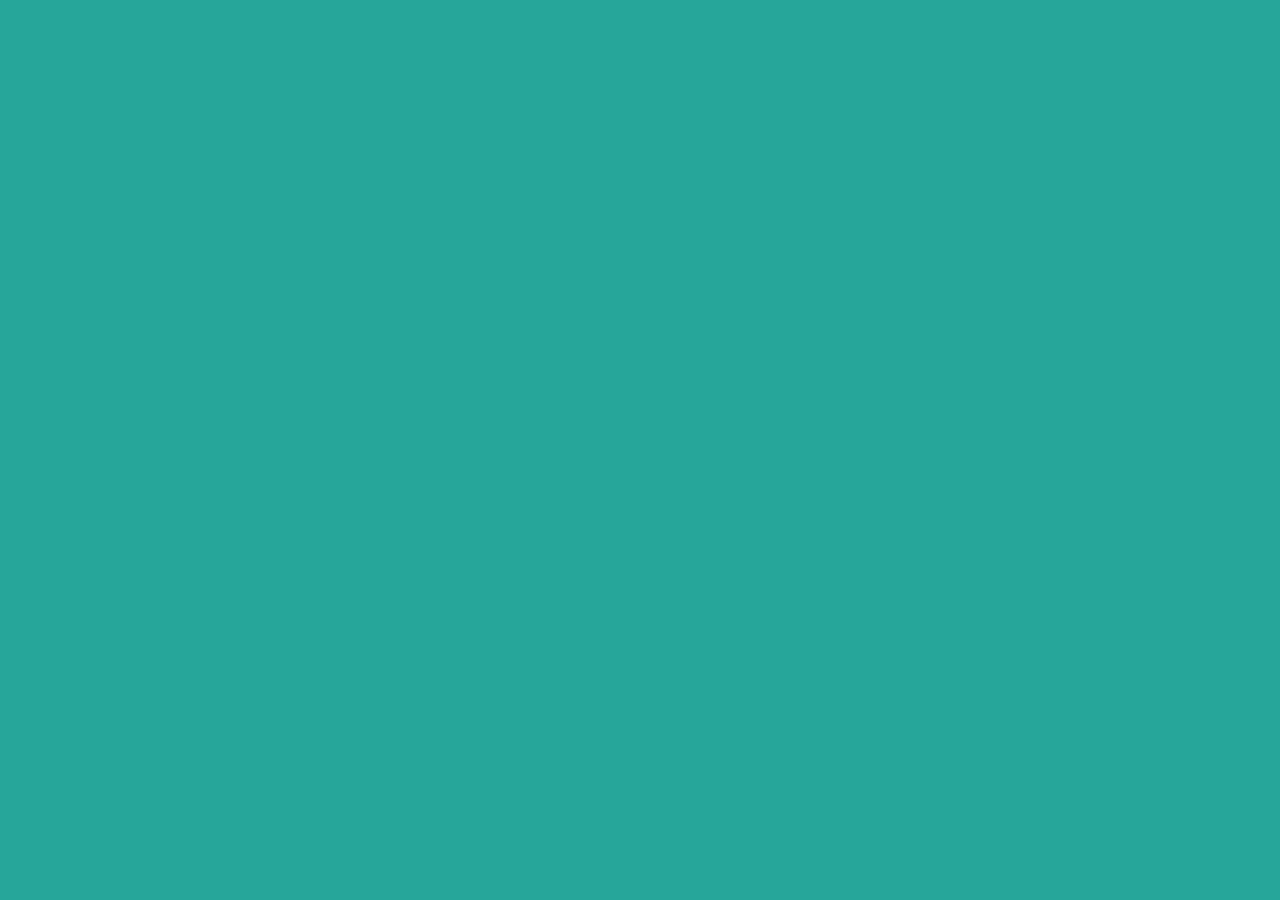
==== commit 01768929: "starting v2" ====
--- a/index.html
+++ b/index.html
@@ -1,1033 +1,131 @@
 <!doctype html>
-<html class="no-js" lang="en">
+<html class="no-js" lang="">
+
 <head>
-    <meta charset="utf-8">
-    <meta http-equiv="x-ua-compatible" content="ie=edge">
-    <title>Nabeel Ur Rahman - Full Stack Developer</title>
-    <meta name="viewport" content="width=device-width, initial-scale=1">
-    <meta name="keywords"
-          content="Full Stack Developer, Full Stack, Web Developer, Web Application Developer, PHP Developer, Frontend Developer, Backend Developer, Nabeel, Nabeel Ur Rahman, Mean Stack Developer, Experienced Developer,Experienced web Developer">
-    <meta name="description" content="">
-    <meta name="google" content="notranslate"/>
-    <meta name="author" content="Nabeel Ur Rahman">
-    <meta name="referrer" content="origin">
-    <link rel="apple-touch-icon" href="apple-touch-icon.png">
-    <!-- Place favicon.ico in the root directory -->
+  <meta charset="utf-8">
+  <meta http-equiv="x-ua-compatible" content="ie=edge">
+  <title>Nabeel Ur Rahman - Full Stack Developer</title>
+  <meta name="viewport" content="width=device-width, initial-scale=1">
+  <meta name="keywords"
+        content="Full Stack Developer, Full Stack, Web Developer, Web Application Developer, PHP Developer, Frontend Developer, Backend Developer, Nabeel, Nabeel Ur Rahman, Mean Stack Developer, Experienced Developer,Experienced web Developer">
+  <meta name="description" content="">
+  <meta name="google" content="notranslate"/>
+  <meta name="author" content="Nabeel Ur Rahman">
+  <meta name="referrer" content="origin">
+  <link rel="apple-touch-icon" href="apple-touch-icon.png">
+  <!-- Place favicon.ico in the root directory -->
 
-    <link rel="icon" href="favicon.png">
+  <link rel="icon" href="favicon.png">
 
-    <link rel="stylesheet" href="css/normalize.css">
+  <link rel="stylesheet" href="css/normalize.css">
 
-    <!--Bootstrap CSS -->
-    <!--==================================================-->
-    <link rel="stylesheet" href="css/bootstrap.min.css">
+  <!--Bootstrap CSS -->
+  <!--==================================================-->
+  <link rel="stylesheet" href="css/bootstrap.min.css">
 
-    <!-- Font Icons
-   ================================================== -->
-    <link rel="stylesheet" href="css/font-awesome.min.css">
+  <!-- Font Icons
+ ================================================== -->
+  <link rel="stylesheet" href="css/font-awesome.min.css">
 
-    <!-- magnific-popup
-    ================================================== -->
-    <link rel="stylesheet" href="css/magnific-popup.css">
+  <!-- magnific-popup
+  ================================================== -->
+  <link rel="stylesheet" href="css/magnific-popup.css">
 
 
-    <!-- Main CSS
-       ================================================== -->
-    <link rel="stylesheet" href="css/main.css">
+  <!-- Main CSS
+     ================================================== -->
+  <link rel="stylesheet" href="css/main.css">
 
 
-    <!-- Modernizr JS
-       ================================================== -->
-    <script src="js/vendor/modernizr-2.8.3.min.js"></script>
+  <!-- Modernizr JS
+     ================================================== -->
+  <script src="js/vendor/modernizr-2.8.3.min.js"></script>
 
-    <!-- Google web font
-   ================================================== -->
-    <link href="https://fonts.googleapis.com/css?family=Lekton:400,700%7CVidaloka" rel="stylesheet">
+  <!-- Google web font
+ ================================================== -->
+  <link href="https://fonts.googleapis.com/css?family=Lekton:400,700%7CVidaloka" rel="stylesheet">
 
-    <!--[if lte IE 10]>
-    <link rel="stylesheet" href="http://fonts.googleapis.com/css?family=Lekton:400"/>
-    <link rel="stylesheet" href="http://fonts.googleapis.com/css?family=Lekton:700"/>
-    <![endif]-->
+  <!--[if lte IE 10]>
+  <link rel="stylesheet" href="http://fonts.googleapis.com/css?family=Lekton:400"/>
+  <link rel="stylesheet" href="http://fonts.googleapis.com/css?family=Lekton:700"/>
+  <![endif]-->
+</head>
 
-</head>
 <body>
-<!--[if lt IE 8]>
+    <!--[if lt IE 8]>
 <p class="browserupgrade">You are using an <strong>outdated</strong> browser. Please <a href="http://browsehappy.com/">upgrade
     your browser</a> to improve your experience.</p>
 <![endif]-->
 
 
-<!-- Navigation section
+    <!-- Navigation section
 ================================================== -->
-<nav class="navbar navbar-default full-page-nav-container">
-    <div class="container-fluid">
-        <!-- Brand and toggle get grouped for better mobile display -->
-        <div class="navbar-header">
-            <div class="logo"><a href="index.html">NABEEL</a></div>
-            <button type="button" class="navbar-toggle collapsed" data-toggle="collapse"
+    <nav class="navbar navbar-default full-page-nav-container">
+        <div class="container-fluid">
+            <!-- Brand and toggle get grouped for better mobile display -->
+            <div class="navbar-header">
+                <div class="logo"><a href="index.html">NABEEL</a></div>
+                <button type="button" class="navbar-toggle collapsed" data-toggle="collapse"
                     data-target="#bs-example-navbar-collapse-1" aria-expanded="false">
-                <span class="sr-only">Toggle navigation</span>
-                <span class="icon-bar"></span>
-                <span class="icon-bar"></span>
-                <span class="icon-bar"></span>
-            </button>
+                    <span class="sr-only">Toggle navigation</span>
+                    <span class="icon-bar"></span>
+                    <span class="icon-bar"></span>
+                    <span class="icon-bar"></span>
+                </button>
+            </div>
+
+            <!-- Collect the nav links, forms, and other content for toggling -->
+            <div class="collapse navbar-collapse collapsed" id="bs-example-navbar-collapse-1">
+                <ul class="nav navbar-nav">
+                    <li><a href="#about">About <span><span>About</span></span></a></li>
+                    <li><a href="#resume">Resume <span>Resume</span></a></li>
+                    <li><a href="#portfolio">Portfolio <span><span>Portfolio</span></span></a></li>
+                    <li><a href="#contact">Contact <span>Contact</span></a></li>
+                </ul>
+
+            </div><!-- /.navbar-collapse -->
+        </div><!-- /.container-fluid -->
+    </nav>
+    <header>
+        <h1> This is the Curriculum vitae (cv) </h1>
+        <h1> Of Nabeel Ur Rahman </h1>
+        <div class="nabeel-photo">
+            <img src="img/profile_image_slow.gif" alt="Nabeel Ur Rahman Picture">
+        </div>
+        <div class="pull-messages">
+            <ul>
+                <li>A Noob </li>
+                <!-- <li>A Beginner</li> -->
+                <li>An Inquisitive</li>
+                <li>A Software Engineer</li>
+                <li>A Team Lead</li>
+                <li>Technology Cosmos Explorer
+                    <!-- An explorer -->
+                </li>
+
+            </ul>
+        </div>
+        <div class="contact-info">
+            <p>
+
+                Email:
+                <a href="mailto:itsnabeel@gmail.com">itsnabeel@gmail.com</a>
+            </p>
+            <p>
+
+                Phone: <a href="tel:00971564888940">+971-56-4888940</a>
+            </p>
+            <p>
+
+                Location: JLT, Dubai
+            </p>
+
         </div>
 
-        <!-- Collect the nav links, forms, and other content for toggling -->
-        <div class="collapse navbar-collapse collapsed" id="bs-example-navbar-collapse-1">
-            <ul class="nav navbar-nav">
-                <li><a href="#about">About <span><span>About</span></span></a></li>
-                <li><a href="#resume">Resume <span>Resume</span></a></li>
-                <li><a href="#portfolio">Portfolio <span><span>Portfolio</span></span></a></li>
-                <li><a href="#contact">Contact <span>Contact</span></a></li>
-            </ul>
+        <a href="#" class="btn-download">
+            Download (PDF)
+        </a>
+    </header>
+</body>
 
-        </div><!-- /.navbar-collapse -->
-    </div><!-- /.container-fluid -->
-</nav>
-
-<div class="wrap">
-    <!-- Home section
-    ================================================== -->
-    <section id="home">
-        <div class="container-fluid">
-            <div class="row">
-
-                <div class="col-md-12 text-center">
-                    <div class="main-title">
-                        <div id="typed-title">
-                            <p>I Am Nabeel</p>
-                        </div>
-
-                        <div id="typed-sub-title">
-                            <p>A Full Stack Developer.</p>
-                            <p>A digital team lead.</p>
-                            <p>Loves intuitive user experiences.</p>
-                        </div>
-
-
-                        <h1 class="title"><span class="typed">&nbsp;</span></h1>
-                        <div class="sub-title"><span class="sub-typed"></span></div>
-                        <div class="ico_scroll"><img src="img/ico_scroll.png" alt=""></div>
-                    </div>
-                </div>
-
-            </div>
-        </div>
-    </section>
-
-
-    <!-- About section
-    ================================================== -->
-    <section id="about">
-        <a href="#" class="anchor" id="about-anchor" style="position: absolute;left: 0"></a>
-        <div class="container-fluid">
-            <div class="row">
-                <div class="text-center page-title">
-                    <h2>About</h2>
-                </div>
-
-                <div class="vcenter">
-                    <div class="col-md-4 text-center">
-                        <div class="profile-img">
-                            <img src="img/profile_image_slow.gif" alt="">
-                        </div>
-                    </div>
-                    <div class="col-md-8">
-                        <div class="about-copy">
-                            <h2 class="sec-title">Hi, I Am Nabel Ur Rahman<span>About</span></h2>
-
-
-                            <p>
-                                Experienced Team Lead with a demonstrated history of working in Digital Interactive
-                                Design & Development
-                                and Web Application Development.
-                            </p>
-                            <p>
-                                Ability to multi-task and strong leadership skills with ability to direct, manage and
-                                develop a productive team
-                                and work efficiently under pressure with quality output. Extensive knowledge of
-                                designing and programming
-                                techniques & tools.
-                            </p>
-                            <p>
-                                Further duties include; developing creative strategies, Develop and manage creative and
-                                digital solutions,
-                                Manage projects from concept to completion, Provide quality control over concepts and
-                                projects.
-                            </p>
-
-                            <a href="resume.pdf" target="_blank" class="btn">Download CV</a>
-                        </div>
-                    </div>
-                </div>
-
-            </div>
-        </div>
-    </section>
-
-
-    <!-- Portfolio section
-    ================================================== -->
-    <section id="portfolio">
-        <div class="container-fluid">
-            <div class="row">
-                <div class="text-center page-title">
-                    <h2>Portfolio</h2>
-                </div>
-
-                <div class="vcenter">
-                    <div class="content-container">
-                        <div class="col-md-12 ">
-
-                            <div id="filters" class="filter clearfix">
-                                <span class="back-heading  sec-title">Portfolio</span>
-
-                                <div><a class="active" href="#" data-filter='all'>All</a></div>
-                                <div><a href="#" data-filter='web'>Web</a></div>
-                                <!--<div><a href="#" data-filter='branding'>Branding</a></div>-->
-                                <!--<div><a href="#" data-filter='advertisement'>Advertisement</a></div>-->
-                            </div>
-                        </div>
-                        <div class="col-md-12  ">
-                            <div class="row projects">
-                                <div class="project-sizer"></div>
-
-                                <!-- START: Project Item-->
-                                <div class="col-md-3 col-sm-3 col-xs-6 project web">
-                                    <img src="img/lava-thumb.jpg" alt="">
-
-                                    <!--Start: project overlay-->
-                                    <div class="overlay">
-                                        <div>
-                                            <p class="project-title">
-                                                LAVA Brands
-                                            </p>
-                                            <p class="details">
-                                                Ui/UX , Development
-                                            </p>
-                                        </div>
-                                        <span class="line"></span>
-                                        <a href="#project1-popup" data-group="1" class="galleryItem"></a>
-                                    </div>
-                                    <!--End: project overlay-->
-
-
-                                    <!--Start: of popup content for a project-->
-                                    <div id="project1-popup" class="popup mfp-hide row">
-
-                                        <div class="col-md-6 image">
-                                            <div id="carousel-lava" class="carousel slide"
-                                                 data-ride="carousel">
-                                                <!-- Indicators -->
-                                                <ol class="carousel-indicators">
-                                                    <li data-target="#carousel-lava" data-slide-to="0"
-                                                        class="active"></li>
-                                                    <!--<li data-target="#carousel-lava" data-slide-to="1"></li>-->
-                                                    <!--<li data-target="#carousel-lava" data-slide-to="2"></li>-->
-                                                </ol>
-
-                                                <!-- Wrapper for slides -->
-                                                <div class="carousel-inner" role="listbox">
-                                                    <div class="item active">
-                                                        <div style="background-image:url('img/lava_brands_home.jpg')"></div>
-                                                    </div>
-                                                    <!--   <div class="item">
-                                                           <div class="embed-responsive embed-responsive-16by9">
-
-                                                               <iframe width="560" height="315"
-                                                                       src="https://www.youtube.com/embed/5PX_0iOCaUY"
-                                                                       frameborder="0"
-                                                                       allow="autoplay; encrypted-media"
-                                                                       allowfullscreen></iframe>
-                                                           </div>
-                                                       </div>-->
-                                                </div>
-
-
-                                            </div>
-
-
-                                        </div>
-                                        <div class="col-md-6 desc">
-                                            <h4>LAVA Brands</h4>
-                                            <div class="category">Ui/UX, Development</div>
-                                            <p>
-                                                With over 15 years of experience in the
-                                                communications industry, LAVA Brands have helped companies
-                                                in virtually every industry achieve their business
-                                                objectives through better integrated marketing
-                                                communications based on a solid branding
-                                                platform.
-                                            </p>
-                                            <span>Year : <span>2017</span></span>
-                                            <span>Services : <span>UI/UX, Development</span></span>
-                                            <a href="http://lava-brands.com" target="_blank" class="btn">View
-                                                Project</a>
-                                        </div>
-                                    </div>
-                                    <!--End: of popup content for a project-->
-
-
-                                </div>
-                                <!-- END: Project Item-->
-
-
-                                <!-- START: Project Item-->
-                                <div class="col-md-3 col-sm-3  col-xs-6 project branding web">
-                                    <img src="img/wujha_home_thumb.jpg"
-                                         alt="">
-                                    <span class="fa fa-video-camera "></span>
-                                    <div class="overlay">
-                                        <div>
-                                            <p class="project-title">
-                                                WUJHA Real Estate
-                                            </p>
-                                            <p class="details">
-                                                Ui/UX , Development
-                                            </p>
-                                        </div>
-                                        <span class="line"></span>
-                                        <a href="#project2-popup" data-group="1" class="galleryItem "></a>
-                                    </div>
-
-                                    <!--Start: of popup content for a project-->
-                                    <div id="project2-popup" class="popup mfp-hide row">
-
-                                        <div class="col-md-6 image">
-                                            <div id="carousel-wujha" class="carousel slide"
-                                                 data-ride="carousel">
-                                                <!-- Indicators -->
-                                                <ol class="carousel-indicators">
-                                                    <li data-target="#carousel-wujha" data-slide-to="0"
-                                                        class="active"></li>
-                                                    <!--<li data-target="#carousel-wujha" data-slide-to="1"></li>
-                                                    <li data-target="#carousel-wujha" data-slide-to="2"></li>-->
-                                                </ol>
-
-                                                <!-- Wrapper for slides -->
-                                                <div class="carousel-inner" role="listbox">
-                                                    <div class="item active">
-                                                        <div style="background-image: url('img/wujha_home.jpg')"></div>
-                                                    </div>
-                                                </div>
-
-
-                                            </div>
-
-                                        </div>
-                                        <div class="col-md-6 desc">
-                                            <h4>WUJHA Real Estate</h4>
-                                            <div class="category">Ui/UX, Development</div>
-                                            <p>
-                                                WUJHA Real Estate is a fully integrated real estate and community
-                                                development businesses in Oman & Middle East.
-                                            </p>
-                                            <span>Year : <span>2016</span></span>
-                                            <span>Services : <span>UI/UX, Development</span></span>
-                                            <a href="http://wujha.com" target="_blank" class="btn">View Project</a>
-                                        </div>
-                                    </div>
-                                    <!--End: of popup content for a project-->
-
-                                </div>
-                                <!-- END: Project Item-->
-
-                                <!-- START: Project Item-->
-                                <div class="col-md-3 col-sm-3  col-xs-6   project branding">
-                                    <img src="img/audacia_home_thumb.jpg" alt="">
-                                    <div class="overlay">
-                                        <div>
-                                            <p class="project-title">
-                                                Audacia Capital
-                                            </p>
-                                            <p class="details">
-                                                Ui/UX , Development
-                                            </p>
-                                        </div>
-                                        <span class="line"></span>
-                                        <a href="#project3-popup" data-group="1" class="galleryItem"></a>
-                                    </div>
-
-
-                                    <!--Start: of popup content for a project-->
-                                    <div id="project3-popup" class="popup mfp-hide row">
-
-                                        <div class="col-md-6 image">
-                                            <!--<img src="img/audacia_home.jpg" alt="" class="img-responsive">-->
-                                            <div id="carousel-audacia" class="carousel slide"
-                                                 data-ride="carousel">
-                                                <!-- Indicators -->
-                                                <ol class="carousel-indicators">
-                                                    <li data-target="#carousel-audacia" data-slide-to="0"
-                                                        class="active"></li>
-                                                    <!--<li data-target="#carousel-audacia" data-slide-to="1"></li>
-                                                    <li data-target="#carousel-audacia" data-slide-to="2"></li>-->
-                                                </ol>
-
-                                                <!-- Wrapper for slides -->
-                                                <div class="carousel-inner" role="listbox">
-                                                    <div class="item active">
-                                                        <div style="background-image:url('img/audacia_home.jpg')"></div>
-                                                    </div>
-                                                    <!-- <div class="item">
-                                                         <img src="img/project-4.jpg" alt="...">
-                                                     </div>-->
-                                                </div>
-                                            </div>
-                                        </div>
-                                        <div class="col-md-6 desc">
-                                            <h4>Audacia Capital</h4>
-                                            <div class="category">Ui/UX, Development</div>
-                                            <p>
-                                                Audacia Capital originates, structures and offers world-class, lucrative
-                                                investment opportunities to select investors. Relying on unwavering
-                                                dedication to clients and demonstrable, return-oriented expertise,
-                                                Audacia Capital consistently generate superb capital growth while
-                                                adhering to a solid
-                                                set of key values.
-                                            </p>
-
-                                            <span>Year : <span>2017</span></span>
-                                            <span>Services : <span>UI/UX, Development</span></span>
-                                            <a href="http://lava-brands.com/lab/audacia/frontend/app/" target="_blank"
-                                               class="btn">View
-                                                Project</a>
-                                        </div>
-                                    </div>
-                                    <!--End: of popup content for a project-->
-
-
-                                </div>
-                                <!-- END: Project Item-->
-
-
-                                <!-- START: Project Item-->
-                                <div class="col-md-3 col-sm-3 col-xs-6   project branding">
-                                    <img src="img/ottco_home_thumb.jpg" alt="Oman Tank Terminal">
-                                    <div class="overlay">
-                                        <div>
-                                            <p class="project-title">
-                                                OTTCO
-                                            </p>
-                                            <p class="details">
-                                                Ui/UX , Development
-                                            </p>
-                                        </div>
-                                        <span class="line"></span>
-                                        <a href="#project4-popup" data-group="1" class="galleryItem"></a>
-                                    </div>
-
-
-                                    <!--Start: of popup content for a project-->
-                                    <div id="project4-popup" class="popup mfp-hide row">
-
-                                        <div class="col-md-6 image">
-                                            <div class="item">
-                                                <div style="background-image:url('img/ottco_home.jpg')"></div>
-                                            </div>
-                                        </div>
-                                        <div class="col-md-6 desc">
-                                            <h4>OTTCO</h4>
-                                            <div class="category">Ui/UX, Development</div>
-                                            <p>
-                                                Oman Tank Terminal Company LLC (OTTCO) is a joint investment of Oman Oil
-                                                Company and Oman Energy Trading Company Limited , established to build,
-                                                own and operate a global scale crude oil terminal. The terminal will be
-                                                strategically located in Ras Markaz, 70 km south of the Port of Duqum.
-                                                It will serve a variety of market players to import, export and store
-                                                crude oil outside the Strait of Hormuz and closer to the market.
-                                            </p>
-                                            <span>Year : <span>2016</span></span>
-                                            <span>Services : <span>UI/UX, Development</span></span>
-                                            <a href="http://ottco.com/" target="_blank" class="btn">View Project</a>
-                                        </div>
-                                    </div>
-                                    <!--End: of popup content for a project-->
-
-
-                                </div>
-                                <!-- END: Project Item-->
-
-
-                                <!-- START: Project Item-->
-                                <div class="col-md-3 col-sm-3  col-xs-6  project advertisement">
-                                    <img src="img/dynamicobjects_home_thumb.jpg" alt="">
-                                    <div class="overlay">
-                                        <div>
-                                            <p class="project-title">
-                                                Dynamic objects
-                                            </p>
-                                            <p class="details">
-                                                Ui/UX , Development
-                                            </p>
-                                        </div>
-                                        <span class="line"></span>
-                                        <a href="#project5-popup" data-group="1" class="galleryItem"></a>
-                                    </div>
-
-                                    <!--Start: of popup content for a project-->
-                                    <div id="project5-popup" class="popup mfp-hide row">
-
-                                        <div class="col-md-6 image">
-                                            <div class="item">
-                                                <div style="background-image:url('img/dynamicobjects_home.jpg')"></div>
-                                            </div>
-                                        </div>
-                                        <div class="col-md-6 desc">
-                                            <h4>Dynamic Objects</h4>
-                                            <div class="category">Ui/UX, Development</div>
-                                            <p>
-                                                Established in 2010, Dynamic Objects provides Dynamics 365 consulting
-                                                services to small, mid-sized and large companies in Lebanon and the
-                                                middle east.
-                                            </p>
-                                            <p>Dynamic Objects specialize in any type of deployment where customers want
-                                                to leverage
-                                                software and cloud capabilities to transform their businesses.
-                                            </p>
-                                            <span>Year : <span>2017</span></span>
-                                            <span>Services : <span>UI/UX, Development</span></span>
-                                            <a href="https://dynamicobjects.net/" target="_blank" class="btn">View
-                                                Project</a>
-                                        </div>
-                                    </div>
-                                    <!--End: of popup content for a project-->
-
-                                </div>
-                                <!-- END: Project Item-->
-
-                                <!-- START: Project Item-->
-                                <div class="col-md-3 col-sm-3 col-xs-6   project branding advertisement ">
-                                    <img src="img/talex_home_thumb.jpg" alt="">
-                                    <div class="overlay">
-                                        <div>
-                                            <p class="project-title">
-                                                TALEX
-                                            </p>
-                                            <p class="details">
-                                                Ui/UX , Development
-                                            </p>
-                                        </div>
-                                        <span class="line"></span>
-                                        <a href="#project6-popup" data-group="1" class="galleryItem"></a>
-                                    </div>
-
-
-                                    <!--Start: of popup content for a project-->
-                                    <div id="project6-popup" class="popup mfp-hide row">
-
-                                        <div class="col-md-6 image">
-                                            <div class="item">
-                                                <div style="background-image:url('img/talex_about.jpg')"></div>
-                                            </div>
-                                        </div>
-                                        <div class="col-md-6 desc">
-                                            <h4>TALEX</h4>
-                                            <div class="category">Ui/UX, Development</div>
-                                            <p>
-                                                TALEX is the Middle East’s most highly automated and flexible extrusion
-                                                plant, capable of responding quickly and cost-effectively to our
-                                                sophisticated customers’ demands for precision engineered aluminium
-                                                products. Our fully automated integration and processes ensure
-                                                traceability of all TALEX’s products. From liquid primary metal to
-                                                precision machined aluminium products for GCC and global markets. We
-                                                imagine, innovate and inspire to supply our customers with quality
-                                                products at competitive prices on demand and on time.
-                                            </p>
-                                            <span>Year : <span>2016</span></span>
-                                            <span>Services : <span>UI/UX, Development</span></span>
-                                            <a href="http://talex.ae" target="_blank" class="btn">View Project</a>
-                                        </div>
-                                    </div>
-                                    <!--End: of popup content for a project-->
-
-
-                                </div>
-                                <!-- END: Project Item-->
-
-                                <!-- START: Project Item-->
-                                <div class="col-md-3 col-sm-3  col-xs-6  project web">
-                                    <img src="img/mariam-yasin_thumb.jpg" alt="">
-                                    <div class="overlay">
-                                        <div>
-                                            <p class="project-title">
-                                                MARIAM YASIN
-                                            </p>
-                                            <p class="details">
-                                                Ui/UX , Development
-                                            </p>
-                                        </div>
-                                        <span class="line"></span>
-                                        <a href="#project7-popup" data-group="1" class="galleryItem"></a>
-                                    </div>
-
-
-                                    <!--Start: of popup content for a project-->
-                                    <div id="project7-popup" class="popup mfp-hide row">
-
-                                        <div class="col-md-6 image">
-                                            <div class="item">
-                                                <div style="background-image:url('img/mariam-yasin_home.jpg')"></div>
-                                            </div>
-                                        </div>
-                                        <div class="col-md-6 desc">
-                                            <h4>MARIAM YASIN</h4>
-                                            <div class="category">Ui/UX, Development</div>
-                                            <p>
-                                                Mariam Yasin is an internationally recognized and respected Processional
-                                                MIND THERAPIST who has helped, through a holistic approach, to
-                                                positively transform thousands of people's lives from all around the
-                                                world. She assists her clients and students through her training in
-                                                scientific and complementary therapies by successfully resolving
-                                                limiting thought patterns and behaviors at its source in the
-                                                subconscious mind for a balanced and happier state of being. </p>
-                                            <span>Year : <span>2015</span></span>
-                                            <span>Services : <span>UI/UX, Development</span></span>
-                                            <a href="http://mariamyasin.com" target="_blank" class="btn">View
-                                                Project</a>
-                                        </div>
-                                    </div>
-                                    <!--End: of popup content for a project-->
-
-                                </div>
-                                <!-- END: Project Item-->
-
-                                <!-- START: Project Item-->
-                                <div class="col-md-3 col-sm-3 col-xs-6   project branding web">
-                                    <img src="img/alafiya_chicken_home_thumb.jpg" alt="">
-                                    <div class="overlay">
-                                        <div>
-                                            <p class="project-title">
-                                                AlAfya Chicken
-                                            </p>
-                                            <p class="details">
-                                                Ui/UX , Development
-                                            </p>
-                                        </div>
-                                        <span class="line"></span>
-                                        <a href="#project8-popup" data-group="1" class="galleryItem"></a>
-                                    </div>
-
-
-                                    <!--Start: of popup content for a project-->
-                                    <div id="project8-popup" class="popup mfp-hide row">
-
-                                        <div class="col-md-6 image">
-                                            <div class="item">
-                                                <div style="background-image:url('img/alafiya_chicken_home.jpg')"></div>
-                                            </div>
-                                        </div>
-                                        <div class="col-md-6 desc">
-                                            <h4>AlAfya Chicken </h4>
-                                            <div class="category">Ui/UX, Development</div>
-                                            <p>
-                                                Al Afya Chicken endeavors to cater to dynamic consumer tastes with
-                                                homegrown, premium quality tender chicken. Our belief in stringent
-                                                quality control ensures the freshest and safest chicken. We believe in
-                                                integrity, transparency, food safety and above all- consumer welfare.
-
-                                            </p>
-                                            <p>
-                                                All our chicken are treated royally and fed with utmost care. We hold a
-                                                deep respect for the Islamic laws of the region- all of our chicken
-                                                products are 100% halal.
-                                            </p>
-                                            <span>Year : <span>2016</span></span>
-                                            <span>Services : <span>UI/UX, Development</span></span>
-                                            <a href="http://alafyachicken.com/" target="_blank" class="btn">View Project</a>
-                                        </div>
-                                    </div>
-                                    <!--End: of popup content for a project-->
-
-
-                                </div>
-                                <!-- END: Project Item-->
-
-
-
-                            </div>
-                            <div class="bottom-gradient"></div>
-                        </div>
-                        <div class="col-md-12 text-center">
-
-                            <a href="#" target="_blank" id="load_projects"
-                               class="round-btn floating hidden-xs hidden-sm">
-                                <span class="txt">
-                                    Load more
-                                </span>
-                                <i class="fa fa-angle-down "></i>
-                            </a>
-
-                            <a href="#" class="btn load_projects visible-xs visible-sm">Load more</a>
-                        </div>
-                    </div>
-                </div>
-
-            </div>
-        </div>
-    </section>
-
-
-    <!-- Resume section
-================================================== -->
-    <section id="resume">
-        <div class="container-fluid">
-
-            <!--Education-->
-            <div id="education" class="row">
-                <div class="text-center page-title">
-                    <h2>Resume</h2>
-                </div>
-
-                <div class="vcenter">
-
-                    <div class="col-md-12  ">
-                        <h3 class="sec-title">Education <span>Resume</span></h3>
-
-                        <ul class="timeline">
-                            <li>
-                                <span class="fa fa-graduation-cap"></span>
-                            </li>
-                            <li>
-                                <div class="timeline-content">
-                                    <div class="period">2008 - 2010</div>
-                                    <h4>COMSATS Institute of Information and Technology</h4>
-                                    <br>
-                                    <span>MS(CS), Computer Science ,3.73/4.0</span>
-
-                                    <p class="hidden"></p>
-                                </div>
-                            </li>
-
-                            <li>
-                                <div class="timeline-content">
-                                    <div class="period">2004 - 2008</div>
-                                    <h4>COMSATS Institute of Information and Technology</h4> <br>
-                                    <span>BS(CS)(Hons),Computer Science, Networks, 3.60/4.0</span>
-                                    <p class="hidden"></p>
-                                </div>
-                            </li>
-
-
-                        </ul>
-
-                        <div class="col-md-12 text-center">
-                            <a href="#" id="more-resume" class="round-btn floating hidden-xs hidden-sm">
-                                <span class="txt">
-                                    More Details
-                                </span>
-                                <i class="fa fa-angle-down "></i>
-                            </a>
-                        </div>
-
-
-                    </div>
-
-                </div>
-
-            </div>
-
-            <div class="resume_details_block">
-                <!--SKILLS-->
-                <div id="skills" class="row">
-
-
-                    <div class="">
-
-                        <div class="col-md-6  ">
-                            <h3>Skills</h3>
-
-                            <div class="col-md-10">
-
-                                <!--progress bar 1-->
-                                <div class="bar-title">Web Application Development</div>
-                                <div class="bar" data-value="85"></div>
-
-
-                                <!--progress bar 2-->
-                                <div class="bar-title">Flexibility</div>
-                                <div class="bar" data-value="95"></div>
-
-
-                                <!--progress bar 3-->
-                                <div class="bar-title">Problem Solving</div>
-                                <div class="bar" data-value="90"></div>
-
-
-                                <!--progress bar 4-->
-                                <div class="bar-title">Multi-tasking</div>
-                                <div class="bar" data-value="80"></div>
-
-                            </div>
-                        </div>
-                        <div class="col-md-6  ">
-                            <h3>Additional Skills</h3>
-
-                            <div class="col-md-4 col-xs-6">
-                                <div data-value="80" class="progress-circle"></div>
-                                <div> Team Work</div>
-                            </div>
-                            <div class="col-md-4 col-xs-6">
-                                <div data-value="85" class="progress-circle"></div>
-                                <div>Tech Skills</div>
-                            </div>
-                            <div class="col-md-4 col-xs-6">
-                                <div data-value="70" class="progress-circle"></div>
-                                <div>Creative</div>
-                            </div>
-
-                            <div class="clearfix"></div>
-
-                            <div class="row">
-                                <div class="col-md-12">
-                                    <h3>Honors & Awards</h3>
-                                </div>
-                                <div class="col-md-12">
-                                    <ul>
-                                        <li>Gold Medalist in MS(CS)</li>
-                                        <li>Gold Medalist in BS(CS)</li>
-                                        <li>COMSATS Scholarship in MS</li>
-                                        <li>Award Scholarships in BS(CS) from COMSATS Islamabad</li>
-                                        <li>Participant of SAARC student exchange program</li>
-                                    </ul>
-                                </div>
-                            </div>
-
-                        </div>
-                    </div>
-
-                </div>
-
-
-                <!--Work Experience-->
-                <div id="work" class="row">
-                    <div class="">
-
-                        <div class="col-md-12  ">
-                            <h3>Work Experience</h3>
-
-                            <ul class="timeline work-timeline">
-                                <li>
-                                    <span class="fa fa-briefcase"></span>
-                                </li>
-                                <li>
-                                    <div class="timeline-content">
-                                        <div class="period text-right">Feb 15 – Present<br>
-                                            <small>
-                                                Duration 3 yrs
-                                            </small>
-                                        </div>
-                                        <h4>LAVA BRANDS</h4>
-                                        <span>Digital Team Lead</span>
-
-                                        <p>
-                                            Responsibilities include:
-                                        <ul>
-                                            <li> Analyzing clients requirements and maintaining a healthy relationship
-                                                with the clients
-                                            </li>
-                                            <li> Technology direction, Strategy and Full stack development.</li>
-                                            <li> Interaction with corporate clients</li>
-                                            <li> Managing project activities & ensuring project milestones are delivered
-                                                as per plan
-                                            </li>
-                                            <li> Leading teams in the delivery of client requirements from inception
-                                                to completion
-                                            </li>
-                                            <li> Present new Ideas and services to clients</li>
-                                        </ul>
-
-
-                                        </p>
-                                    </div>
-                                </li>
-
-                                <li>
-                                    <div class="timeline-content">
-                                        <div class="period text-right">Jun 10 - Feb 15 <br>
-                                            <small>(4 years 9 months)</small>
-                                        </div>
-                                        <h4>Bytesol Technologies</h4>
-                                        <span>Team Lead</span>
-
-                                        <p>
-                                            Planning, Organization, Management ,Controls Company related matters.
-                                            Making Application Architectures.
-                                            Working on Customized web solution.
-
-
-                                        </p>
-                                    </div>
-                                </li>
-
-                                <li>
-                                    <div class="timeline-content">
-                                        <div class="period text-right">Dec 10 - Jan 12 <br>
-                                            <small>(1 year 2 months)</small>
-                                        </div>
-                                        <h4>INNEXIV (Private) LIMITED</h4>
-                                        <span>Sr. Software Engineer</span>
-                                        <p>
-                                            My responsibilities at this post included Web Application Development,
-                                            Database design and
-                                            Communication server architecture development and implementation.
-                                        </p>
-                                    </div>
-                                </li>
-
-
-                                <li>
-                                    <div class="timeline-content">
-                                        <div class="period text-right">Mar 07 - Apr 08 <br>
-                                            <small>(1 year 2 months)</small>
-                                        </div>
-                                        <h4>Streaming Networks</h4>
-                                        <span>Software Engineer</span>
-                                        <p></p>
-                                    </div>
-                                </li>
-
-
-                            </ul>
-
-                        </div>
-
-                    </div>
-
-                </div>
-            </div>
-            <div class="col-md-12 text-center visible-xs visible-sm">
-                <a href="#" class="btn more-resume">More Details</a>
-            </div>
-
-        </div>
-    </section>
-
-
-    <!-- Contact section
-================================================== -->
-    <section id="contact">
-        <!--<a href="#" class="anchor" id="about"></a>-->
-        <div class="container-fluid">
-            <div class="row">
-                <div class="text-center page-title">
-                    <h2>Contact</h2>
-                </div>
-
-                <div class="vcenter">
-
-                    <div class="col-md-10">
-                        <h3 class="sec-title">Get In Touch<span>Contact</span></h3>
-
-                        <div class="row contact-info">
-
-
-                            <div class="col-md-4 col-xs-12">
-                                <span class="fa fa-map-marker"></span>
-                                <div>
-                                    Discovery Gardens, <br>
-                                    Dubai,UAE
-                                </div>
-                            </div>
-                            <div class="col-md-4 col-xs-12">
-                                <span class="fa fa-phone"></span>
-                                <div>
-                                    <a href="tel:+971564888940"> +971-56-4888940 </a>
-                                </div>
-                            </div>
-
-                            <div class="col-md-4 col-xs-12">
-                                <span class="fa fa-envelope"></span>
-                                <div>
-                                    itsnabeel@gmail.com
-                                </div>
-                            </div>
-                        </div>
-
-                        <div class="row">
-                            <form method="post" action="https://formspree.io/itsnabeel@gmail.com">
-
-                                <div class="form-group col-md-6">
-                                    <input type="text" class="form-control" name="name" id="name" placeholder="Name">
-                                </div>
-
-                                <div class="form-group col-md-6">
-                                    <input type="email" class="form-control" name="email" id="email" placeholder="Email"
-                                           required>
-                                </div>
-
-                                <div class="form-group col-md-12">
-                                    <input type="text" class="form-control" name="subject" id="subject"
-                                           placeholder="Subject">
-                                </div>
-                                <div class="form-group col-md-12">
-                                    <textarea class="form-control" placeholder="Message" rows="3"
-                                              name="message"></textarea>
-                                </div>
-
-                                <button type="submit" class="btn btn-default">Send</button>
-                            </form>
-                        </div>
-
-                    </div>
-                </div>
-
-            </div>
-        </div>
-    </section>
-
-</div>
-
-<a href="#0" class="back-to-top floating  fa fa-chevron-circle-up hidden-xs hidden-sm"></a>
-<!-- Footer section
-================================================== -->
-<footer>
-    <div class="container-fluid ">
-        <div class="row">
-
-            <ul class="social-icon text-center hidden">
-                <li><a href="#" class="fa fa-facebook"></a></li>
-                <li><a href="#" class="fa fa-twitter"></a></li>
-                <li><a href="#" class="fa fa-dribbble"></a></li>
-                <li><a href="#" class="fa fa-behance"></a></li>
-            </ul>
-
-            <p class="copy">Copyright © 2018</p>
-
-        </div>
-    </div>
-</footer>
-
-
-<!-- jQuery local -->
-<script src="js/vendor/jquery-1.12.0.min.js"></script>
-
-<!-- Bootstrap JS local -->
-<script src="js/vendor/bootstrap.min.js"></script>
-
-<script src="js/plugins.js"></script>
-<script src="js/main.js?v=5"></script>
-
-<!-- Global site tag (gtag.js) - Google Analytics -->
-<script async src="https://www.googletagmanager.com/gtag/js?id=UA-15732947-2"></script>
-<!-- Google Analytics: change UA-XXXXX-X to be your site's ID. -->
-<script>
-    (function (b, o, i, l, e, r) {
-        b.GoogleAnalyticsObject = l;
-        b[l] || (b[l] =
-            function () {
-                (b[l].q = b[l].q || []).push(arguments)
-            });
-        b[l].l = +new Date;
-        e = o.createElement(i);
-        r = o.getElementsByTagName(i)[0];
-        e.src = 'https://www.google-analytics.com/analytics.js';
-        r.parentNode.insertBefore(e, r)
-    }(window, document, 'script', 'ga'));
-    ga('create', 'UA-15732947-2', 'auto');
-    ga('send', 'pageview');
-</script>
-
-</body>
 </html>
--- a/css/main.css
+++ b/css/main.css
@@ -1,2 +1,2 @@
-@font-face{font-family:"Jaapokkisubtract-Regular";src:url("../fonts/Jaapokkisubtract-Regular.eot?") format("eot"),url("../fonts/Jaapokkisubtract-Regular.woff2") format("woff2"),url("../fonts/Jaapokkisubtract-Regular.woff") format("woff"),url("../fonts/Jaapokkisubtract-Regular.ttf") format("truetype"),url("../fonts/Jaapokkisubtract-Regular.svg#Jaapokkisubtract-Regular") format("svg")}/*! HTML5 Boilerplate v5.3.0 | MIT License | https://html5boilerplate.com/ */html{color:#222}::-moz-selection{background:#b3d4fc;text-shadow:none}::selection{background:#b3d4fc;text-shadow:none}hr{display:block;height:1px;border:0;border-top:1px solid #ccc;margin:1em 0;padding:0}audio,canvas,iframe,img,svg,video{vertical-align:middle}fieldset{border:0;margin:0;padding:0}textarea{resize:vertical}.browserupgrade{margin:0.2em 0;background:#ccc;color:#fff;padding:0.2em 0}.hidden{display:none !important}.visuallyhidden{border:0;clip:rect(0 0 0 0);height:1px;margin:-1px;overflow:hidden;padding:0;position:absolute;width:1px}.visuallyhidden.focusable:active,.visuallyhidden.focusable:focus{clip:auto;height:auto;margin:0;overflow:visible;position:static;width:auto}.invisible{visibility:hidden}.clearfix:before,.clearfix:after{content:" ";display:table}.clearfix:after{clear:both}@media print{*,*:before,*:after,*:first-letter,*:first-line{background:transparent !important;color:#fff !important;box-shadow:none !important;text-shadow:none !important}a,a:visited{text-decoration:underline}a[href]:after{content:" (" attr(href) ")"}abbr[title]:after{content:" (" attr(title) ")"}a[href^="#"]:after,a[href^="javascript:"]:after{content:""}pre,blockquote{border:1px solid #999;page-break-inside:avoid}thead{display:table-header-group}tr,img{page-break-inside:avoid}img{max-width:100% !important}p,h2,h3{orphans:3;widows:3}h2,h3{page-break-after:avoid}}html,body{background-color:#26A69A;font-family:'Lekton', sans-serif;font-size:62.5%}@media (min-width: 1500px){html,body{font-size:87.8906%}}body{opacity:0;-webkit-transition:opacity 1s ease-in;-moz-transition:opacity 1s ease-in;-o-transition:opacity 1s ease-in;-ms-transition:opacity 1s ease-in;transition:opacity 1s ease-in}body.loaded{opacity:1}h1,h2,h3,h4,h5{font-weight:300;font-family:'Vidaloka', serif;color:#fff}h1{font-size:6.4rem}h2{font-size:5.1rem}h3{font-size:3.60rem;color:#fff}h4{font-size:2.5rem}p{font-size:1.56rem;line-height:1.8;letter-spacing:0.075em;-webkit-font-smoothing:antialiased}a,a:hover,a:focus{color:inherit;text-decoration:none;outline:0;-webkit-transition:all 0.25s ease-out;-moz-transition:all 0.25s ease-out;-ms-transition:all 0.25s ease-out;-o-transition:all 0.25s ease-out;transition:all 0.25s ease-out}.navbar-default{border:none;background-color:transparent}.navbar-default .navbar-toggle{border-color:transparent;display:block;float:left;-webkit-transform:scale(2);-moz-transform:scale(2);-ms-transform:scale(2);-o-transform:scale(2);transform:scale(2)}@media (max-width: 768px){.navbar-default .navbar-toggle{display:block !important}}.navbar-default .navbar-toggle:focus,.navbar-default .navbar-toggle:hover{background-color:transparent}.navbar-default .navbar-toggle .icon-bar{background-color:#fff}.navbar-default .navbar-nav{float:none !important;margin:0px -15px}.navbar-default .navbar-nav>li{float:none}.navbar-default .navbar-nav>li>a{color:#fff;padding-top:10px;padding-bottom:10px}.navbar-default .navbar-nav>li>a:focus{background-color:transparent;outline:none}.navbar-default .navbar-nav>.active>a{background-color:transparent;color:rgba(255,255,255,0.8)}.navbar-default .navbar-nav>.active>a:focus{background-color:transparent;color:rgba(255,255,255,0.6)}.navbar-default .navbar-nav>.active>a:hover{background-color:transparent;color:rgba(255,255,255,0.6)}.full-page-nav-container{position:fixed;background-color:transparent;z-index:9;left:0;top:0;width:100%;margin-bottom:0}.full-page-nav-container .container-fluid{padding:0}@media (max-width: 768px){.full-page-nav-container{-webkit-transition:all .4s ease;-moz-transition:all .4s ease;-ms-transition:all .4s ease;-o-transition:all .4s ease;transition:all .4s ease;position:fixed;z-index:99;left:0;top:0;width:100%;height:85px}.full-page-nav-container.sticky{-webkit-box-shadow:0 0 10px rgba(0,0,0,0.1);-moz-box-shadow:0 0 10px rgba(0,0,0,0.1);box-shadow:0 0 10px rgba(0,0,0,0.1);background-color:#26a69a}}.full-page-nav-container ul{background-color:#26A69A;text-align:center;font-size:6.4rem;font-family:'Vidaloka', serif;display:none}@media (max-width: 768px){.full-page-nav-container ul{font-size:4rem}}.full-page-nav-container ul li a{color:#fff;line-height:normal;width:100%;height:100%;display:-ms-flexbox;display:-webkit-flex;display:flex;-ms-flex-align:center;-webkit-align-items:center;-webkit-box-align:center;justify-content:center;flex-direction:column;-webkit-transition:all .4s ease;-moz-transition:all .4s ease;-ms-transition:all .4s ease;-o-transition:all .4s ease;transition:all .4s ease}.full-page-nav-container ul li a>span{position:absolute;left:50%;top:50%;-webkit-transform:translate(-50%, -50%);-moz-transform:translate(-50%, -50%);-ms-transform:translate(-50%, -50%);-o-transform:translate(-50%, -50%);transform:translate(-50%, -50%);-webkit-transition:all 1s ease;-moz-transition:all 1s ease;-ms-transition:all 1s ease;-o-transition:all 1s ease;transition:all 1s ease;opacity:0;font-size:9.0rem;color:rgba(255,255,255,0.1)}@media (max-width: 768px){.full-page-nav-container ul li a>span{font-size:5.0rem}}.full-page-nav-container ul li a:hover{-webkit-transition:all .4s ease;-moz-transition:all .4s ease;-ms-transition:all .4s ease;-o-transition:all .4s ease;transition:all .4s ease;color:rgba(255,255,255,0.8);background-color:transparent}.full-page-nav-container ul li a:hover>span{opacity:1;letter-spacing:0.25em}@media (max-width: 991px){.full-page-nav-container ul li a:hover>span{display:none}}.full-page-nav-container .navbar-header{float:none}@media (max-width: 768px){.full-page-nav-container .navbar-header{float:left}}.full-page-nav-container .navbar-collapse{box-shadow:inset 0 1px 0 rgba(255,255,255,0.1);-webkit-transition:all .6s ease-out;-moz-transition:all .6s ease-out;-ms-transition:all .6s ease-out;-o-transition:all .6s ease-out;transition:all .6s ease-out}.full-page-nav-container .navbar-collapse ul{height:100vh}@media (max-width: 768px){.full-page-nav-container .navbar-collapse ul{height:95%}}.full-page-nav-container .navbar-collapse ul li{border-bottom:1px solid rgba(255,255,255,0.1);border-right:1px solid rgba(255,255,255,0.1);height:50vh;width:50%;float:left;overflow:hidden}.full-page-nav-container .navbar-collapse ul li a{-webkit-transition:all .4s ease;-moz-transition:all .4s ease;-ms-transition:all .4s ease;-o-transition:all .4s ease;transition:all .4s ease;-webkit-transform:translate(0%, -100%);-moz-transform:translate(0%, -100%);-ms-transform:translate(0%, -100%);-o-transform:translate(0%, -100%);transform:translate(0%, -100%)}.full-page-nav-container .navbar-collapse.collapse{opacity:0;-webkit-transition:all .4s ease;-moz-transition:all .4s ease;-ms-transition:all .4s ease;-o-transition:all .4s ease;transition:all .4s ease}.full-page-nav-container .navbar-collapse.collapse.in{opacity:1;z-index:999}.full-page-nav-container .navbar-collapse.collapse.in ul{display:block}.full-page-nav-container .navbar-collapse.collapse.in ul li{overflow:hidden}.full-page-nav-container .navbar-collapse.collapse.in ul li a{-webkit-transform:translate(0%, 0%);-moz-transform:translate(0%, 0%);-ms-transform:translate(0%, 0%);-o-transform:translate(0%, 0%);transform:translate(0%, 0%);color:#fff}.navbar-toggle{z-index:99999999;display:block;position:fixed;right:63px;top:50px;height:47px;border-radius:0;margin:0;-webkit-transition:all .4s ease;-moz-transition:all .4s ease;-ms-transition:all .4s ease;-o-transition:all .4s ease;transition:all .4s ease}@media (max-width: 768px){.navbar-toggle{top:20px;right:25px}}.navbar-toggle span{-webkit-transition:all .4s ease;-moz-transition:all .4s ease;-ms-transition:all .4s ease;-o-transition:all .4s ease;transition:all .4s ease;background-color:#fff;width:30px;height:4px}.navbar-toggle .icon-bar{border-radius:0;color:#fff}.navbar-toggle .icon-bar:nth-child(2){-webkit-transform:rotate(45deg);-ms-transform:rotate(45deg);-o-transform:rotate(45deg);transform:rotate(45deg);transform-origin:10% 10%}.navbar-toggle .icon-bar:nth-child(3){opacity:0}.navbar-toggle .icon-bar:last-child{-webkit-transform:rotate(-45deg);-ms-transform:rotate(-45deg);-o-transform:rotate(-45deg);transform:rotate(-45deg);transform-origin:10% 90%}.navbar-toggle.collapsed .icon-bar:nth-child(2){-webkit-transform:rotate(0deg);-ms-transform:rotate(0deg);-o-transform:rotate(0deg);transform:rotate(0deg)}.navbar-toggle.collapsed .icon-bar:nth-child(3){opacity:1}.navbar-toggle.collapsed .icon-bar:last-child{-webkit-transform:rotate(0deg);-ms-transform:rotate(0deg);-o-transform:rotate(0deg);transform:rotate(0deg)}.logo{position:fixed;font-family:Jaapokkisubtract-Regular;font-size:4rem;float:left;left:60px;top:40px;color:#fff;z-index:9999}@media (max-width: 768px){.logo{left:20px;top:20px}}.wrap{width:600vw;-webkit-transition:all .4s ease;-moz-transition:all .4s ease;-ms-transition:all .4s ease;-o-transition:all .4s ease;transition:all .4s ease;-webkit-transform-origin:center center;-moz-transform-origin:center center;-ms-transform-origin:center center;-o-transform-origin:center center;transform-origin:center center}@media (max-width: 991px){.wrap{width:100vw}}.wrap.zoomout{-webkit-transform:scale(0.8);-moz-transform:scale(0.8);-ms-transform:scale(0.8);-o-transform:scale(0.8);transform:scale(0.8);transform-origin:center}.wrap>section{color:#fff;width:100vw;float:left;display:inline-block}@media (max-width: 768px){.wrap>section{overflow:hidden}}section{height:100vh;font-size:1.6rem}@media (max-width: 991px){section{min-height:100vh;height:auto}}.page-title{margin-top:35px}.page-title h2{margin-bottom:0 !important}@media (max-width: 991px){.page-title{margin:130px 0 80px}}.vcenter{display:-ms-flexbox;display:-webkit-flex;display:flex;-ms-flex-align:center;-webkit-align-items:center;-webkit-box-align:center;justify-content:center;height:calc(100vh - 205px)}@media (max-width: 991px){.vcenter{display:block;justify-content:inherit;height:auto}}.vcenter.block{display:block;justify-content:inherit;height:auto}.bottom-gradient{background:-moz-linear-gradient(top, rgba(38,166,154,0) 0%, #26a69a 100%);background:-webkit-linear-gradient(top, rgba(38,166,154,0) 0%, #26a69a 100%);background:linear-gradient(to bottom, rgba(38,166,154,0) 0%, #26a69a 100%);position:absolute;bottom:0;left:0;right:0;height:110px}.main-title{height:100vh;display:-ms-flexbox;display:-webkit-flex;display:flex;-webkit-flex-direction:column;-ms-flex-direction:column;flex-direction:column;-webkit-justify-content:center;-ms-flex-pack:center;justify-content:center;-webkit-align-content:center;-ms-flex-line-pack:center;align-content:center;-webkit-align-items:center;-ms-flex-align:center;align-items:center}.main-title .ico_scroll{margin-bottom:30px}.main-title .title{margin-top:auto}.main-title .sub-title{margin-bottom:auto}.title{margin-bottom:0.15em}.sub-title{font-size:2.56rem}.typed-cursor{opacity:1;-webkit-animation:blink 0.7s infinite;-moz-animation:blink 0.7s infinite;animation:blink 0.7s infinite}@keyframes blink{0%{opacity:1}50%{opacity:0}100%{opacity:1}}@-webkit-keyframes blink{0%{opacity:1}50%{opacity:0}100%{opacity:1}}@-moz-keyframes blink{0%{opacity:1}50%{opacity:0}100%{opacity:1}}#typed-title,#typed-sub-title{display:none}#about .container-fluid{max-width:1400px}@media (max-width: 1368px){#about .container-fluid{max-width:83.33%}}@media (max-width: 991px){#about .container-fluid{max-width:100%}}#about h2{position:relative;margin-bottom:30px}#about h2 span{text-transform:uppercase;position:absolute;right:-35px;top:-.3em;font-size:9.0rem;color:rgba(255,255,255,0.05);-webkit-transition:all 1s ease;-moz-transition:all 1s ease;-ms-transition:all 1s ease;-o-transition:all 1s ease;transition:all 1s ease}@media (max-width: 991px){#about h2 span{right:auto;left:0}}#about h2.expand span{letter-spacing:0.3em}@media (max-width: 1400px){#about .about-copy{max-width:700px}}@media (max-width: 991px){#about .about-copy{margin-top:80px;text-align:center}#about .about-copy p{text-align:left}#about .about-copy h2{text-align:left}}.profile-img{position:relative;text-align:right;display:inline-block;margin-right:15%}@media (max-width: 768px){.profile-img{margin:50px 15% 45px 0}}.profile-img img{height:auto;z-index:2;position:relative;max-width:100%;width:100%}.profile-img:before{content:'';position:absolute;z-index:1;border:15px solid rgba(255,255,255,0.05);width:92%;height:120%;left:20%;top:-10%}#portfolio .container-fluid{max-width:1400px}@media (min-width: 992px) and (max-width: 1368px){#portfolio .container-fluid{max-width:83.33%}}#portfolio .content-container{width:100%}#portfolio .filter{font-family:'Vidaloka', serif;font-size:2.14rem;position:relative;margin-bottom:45px;margin-top:100px}@media (max-width: 1500px){#portfolio .filter{margin-top:20px}}@media (max-width: 991px){#portfolio .filter{padding-top:20px}}#portfolio .filter .back-heading{text-transform:uppercase;position:absolute;left:0;top:-.5em;font-size:9rem;color:rgba(255,255,255,0.05);font-family:'Vidaloka', serif;z-index:0;-webkit-transition:all 1s ease;-moz-transition:all 1s ease;-ms-transition:all 1s ease;-o-transition:all 1s ease;transition:all 1s ease}@media (max-width: 991px){#portfolio .filter .back-heading{top:10px;line-height:1.1}}#portfolio .filter .back-heading.expand{letter-spacing:0.3em}#portfolio .filter>div{float:left;padding-right:65px}@media (max-width: 991px){#portfolio .filter>div{width:50%;padding-right:0}#portfolio .filter>div a{line-height:2}}#portfolio .filter a{color:rgba(255,255,255,0.8);z-index:1;position:relative}#portfolio .filter a:hover{color:#fff}#portfolio .filter a.active{color:#fff;border-bottom:2px solid #fff}#portfolio .projects{max-height:45vh;overflow:hidden;padding:0;margin:0;padding-bottom:30px}#portfolio .projects .project-sizer{width:25%}@media (max-width: 991px){#portfolio .projects{max-height:65vh;overflow:hidden}}#portfolio .projects .project{position:relative;margin-bottom:30px}#portfolio .projects .project .fa{position:absolute;right:30px;top:15px;color:#26A69A}#portfolio .projects .project .overlay{position:absolute;left:15px;top:0;width:calc(100% - 30px);height:100%;background-color:rgba(255,255,255,0.7);opacity:0;color:#26A69A;flex-direction:column;display:-ms-flexbox;display:-webkit-flex;display:flex;justify-content:center;text-align:center;-webkit-transition:all .4s ease;-moz-transition:all .4s ease;-ms-transition:all .4s ease;-o-transition:all .4s ease;transition:all .4s ease}#portfolio .projects .project .overlay>div{-webkit-transform:translate(0, 50%);-moz-transform:translate(0, 50%);-ms-transform:translate(0, 50%);-o-transform:translate(0, 50%);transform:translate(0, 50%);-webkit-transition:all .4s ease;-moz-transition:all .4s ease;-ms-transition:all .4s ease;-o-transition:all .4s ease;transition:all .4s ease}#portfolio .projects .project .overlay .project-title{font-family:'Vidaloka', serif;font-size:2.1rem;line-height:1}#portfolio .projects .project .overlay .details{font-size:1.2rem}#portfolio .projects .project .overlay .line{position:absolute;width:4px;height:0;margin-left:-2px;left:50%;bottom:0;background-color:#26A69A;-webkit-transition:all .4s ease;-moz-transition:all .4s ease;-ms-transition:all .4s ease;-o-transition:all .4s ease;transition:all .4s ease}#portfolio .projects .project .overlay p{margin-bottom:0}#portfolio .projects .project .overlay a{display:block;height:100%;width:100%;position:absolute}@media (max-width: 768px){#portfolio .projects .project{padding:2px;margin:0}#portfolio .projects .project .overlay{width:calc(100% - 4px);height:calc(100% - 4px);left:2px;top:2px;opacity:1;background-color:rgba(255,255,255,0.3)}}#portfolio .projects .project:hover .overlay{opacity:1}#portfolio .projects .project:hover .overlay>div{-webkit-transform:translate(0, 10%);-moz-transform:translate(0, 10%);-ms-transform:translate(0, 10%);-o-transform:translate(0, 10%);transform:translate(0, 10%)}#portfolio .projects .project:hover .overlay .line{height:36%}#portfolio .projects img{width:100%}.popup{position:relative;padding:15px;margin:20px auto;width:90%;max-width:1500px;background-color:#26A69A;color:#fff;-webkit-box-shadow:0 5px 55px rgba(255,255,255,0.4);-moz-box-shadow:0 5px 55px rgba(255,255,255,0.4);box-shadow:0 5px 55px rgba(255,255,255,0.4);display:-ms-flexbox;display:-webkit-flex;display:flex;-ms-flex-align:center;-webkit-align-items:center;-webkit-box-align:center;justify-content:center;align-items:center}@media (max-width: 767px){.popup{display:block}}.popup .item{max-height:70vh;overflow:hidden}.popup .image{padding:0}.popup .image .item>div{background:no-repeat top center;-webkit-background-size:cover;background-size:cover;width:100%;height:70vh;-webkit-transition:all 4s ease;-moz-transition:all 4s ease;-ms-transition:all 4s ease;-o-transition:all 4s ease;transition:all 4s ease}.popup .image .item>div:hover{background-position:bottom center}.popup .image img{width:100%}.popup .desc{font-size:1.4rem;margin-bottom:50px;line-height:1.66;letter-spacing:0.075em;padding-left:30px}.popup .desc h4{font-family:Vidaloka;color:#fff;font-size:2.1rem;margin-bottom:0}.popup .desc .category{line-height:2;padding-bottom:20px}.popup .desc p{font-size:1.4rem;font-family:'Lekton', sans-serif;padding-bottom:10px}.popup .desc>span{display:block}.popup .desc>span span{font-family:Vidaloka}#resume .container-fluid{max-width:1400px}#resume h2,#resume h3{position:relative;margin-bottom:30px}#resume h2 span,#resume h3 span{text-transform:uppercase;position:absolute;left:0;top:-.3em;font-size:9.0rem;color:rgba(255,255,255,0.05);-webkit-transition:all 1s ease;-moz-transition:all 1s ease;-ms-transition:all 1s ease;-o-transition:all 1s ease;transition:all 1s ease}#resume h2.expand span,#resume h3.expand span{letter-spacing:0.3em}@media (max-width: 768px){#resume h2,#resume h3{padding-top:40px}#resume h2 span,#resume h3 span{top:.1em}}#resume .resume_details_block{display:none}#resume .bar-title{margin-top:.7em;font-family:'Vidaloka', serif;font-size:2.6rem;clear:both}#resume .progress{box-shadow:none;background-color:transparent;border-radius:0;overflow:visible;font-family:'Vidaloka', serif;height:15px}#resume .bar{text-align:right;font-size:2.6rem;line-height:.8;position:relative;font-family:'Vidaloka', serif;-webkit-transition:none !important;transition:none !important}#resume .bar span{position:absolute;right:-90px;color:#fff}#resume .progress-circle{font-family:'Vidaloka', serif;margin:20px auto;width:150px;height:150px;font-size:2.6rem;position:relative}#resume .progress-circle+div{font-size:2.1rem;font-family:'Vidaloka', serif;text-align:center}#resume #skills{padding:150px 0}@media (max-width: 768px){#resume #skills{padding:20px 0}}.timeline{margin:78px 0 0 230px;list-style:none;position:relative;padding:40px 0;padding-left:30px}@media (max-width: 768px){.timeline{margin:60px 0 0 20px}}.timeline.work-timeline{margin-bottom:150px}@media (max-width: 768px){.timeline.work-timeline{margin-bottom:60px}}.timeline:before{content:' ';position:absolute;width:2px;height:100%;top:0;left:0;background:#fff}.timeline>li:last-of-type{margin-bottom:0}.timeline>li{position:relative;margin-bottom:40px}.timeline>li:before{content:' ';position:absolute;height:16px;width:16px;border:solid 4px #fff;background-color:#fff;border-radius:50%;left:-37px;top:10px}.timeline>li>.timeline-content{position:relative;background:#26A69A}.timeline>li>.timeline-content>h4{margin:0;font-size:2.56rem;display:inline-block;font-family:'Vidaloka', serif}.timeline>li>.timeline-content>.period{font-size:2.56rem;font-family:'Vidaloka', serif;color:#fff;position:absolute;right:100%;margin-right:60px;white-space:nowrap;top:-5px}@media (max-width: 768px){.timeline>li>.timeline-content>.period{position:static;margin-right:0}}.timeline>li>.timeline-content>span{font-family:'Lekton', sans-serif;font-weight:bold;color:#fff;font-size:1.56rem}.timeline>li>.timeline-content>span:before{content:'('}.timeline>li>.timeline-content>span:after{content:')'}@media (max-width: 768px){.timeline>li>.timeline-content>span{display:block}}.timeline>li>.timeline-content>p{margin:0;font-size:1.56rem;line-height:1.4}.timeline>li:first-child{position:absolute;left:-0.5em;top:-1.1em;font-size:2.4rem}.timeline>li:first-child:before{display:none}#education{-webkit-transition:all .4s ease;-moz-transition:all .4s ease;-ms-transition:all .4s ease;-o-transition:all .4s ease;transition:all .4s ease}#education.dim{opacity:.2}#contact .container-fluid{max-width:1400px}#contact h2,#contact h3{position:relative}@media (max-width: 991px){#contact h2,#contact h3{padding-top:40px}}#contact h2 span,#contact h3 span{text-transform:uppercase;position:absolute;left:0;top:-.3em;font-size:9.0rem;color:rgba(255,255,255,0.05);-webkit-transition:all 1s ease;-moz-transition:all 1s ease;-ms-transition:all 1s ease;-o-transition:all 1s ease;transition:all 1s ease}@media (max-width: 991px){#contact h2 span,#contact h3 span{top:10px}}#contact h2.expand span,#contact h3.expand span{letter-spacing:0.3em}#contact form{font-family:'Vidaloka', serif;font-size:2.14rem;margin-top:50px}@media (max-width: 1500px){#contact form{margin-top:30px}}@media (min-width: 1500px){#contact form .form-group{margin-bottom:40px}}#contact form .form-control{border-radius:0;color:#fff;background-color:#26A69A;border:none;border-bottom:2px solid #fff;-webkit-box-shadow:none;-moz-box-shadow:none;box-shadow:none;height:46px;font-size:2.14rem}#contact form textarea.form-control{height:auto}#contact form input::-webkit-input-placeholder,#contact form textarea::-webkit-input-placeholder{color:rgba(255,255,255,0.2);font:inherit;font-size:2.14rem;transition:transform 0.3s ease-in-out, font-size 0.3s ease-in-out, visibility 0.3s ease-in-out}#contact form input,#contact form textarea{resize:none;overflow:hidden}#contact form input:focus::-webkit-input-placeholder,#contact form textarea:focus::-webkit-input-placeholder{color:#fff}#contact form input:focus,#contact form input:valid,#contact form textarea:focus,#contact form textarea:valid{box-shadow:none;outline:none;background-position:0 0}#contact form input:focus::-webkit-input-placeholder,#contact form input:valid::-webkit-input-placeholder,#contact form textarea:focus::-webkit-input-placeholder,#contact form textarea:valid::-webkit-input-placeholder{opacity:1}#contact form .btn{margin-top:0;margin-left:15px;border:0}@media (max-width: 991px){#contact form .btn{margin:0 auto;display:block}}#contact .contact-info{margin-top:40px}#contact .contact-info>div{margin-bottom:15px}#contact .contact-info>div span{font-size:4.0rem;float:left;margin-right:20px;width:60px}@media (max-width: 991px){#contact .contact-info>div span{margin-right:0}}#contact .contact-info>div>div{float:left}#contact .contact-info>div a{display:block}.btn{background-color:rgba(255,255,255,0.8);color:#26A69A;font-family:'Vidaloka', serif;border-radius:0;padding:10px 50px;font-size:1.7rem;-webkit-transition:all .4s ease;-moz-transition:all .4s ease;-ms-transition:all .4s ease;-o-transition:all .4s ease;transition:all .4s ease;letter-spacing:0.2em;margin-top:30px}@media (max-width: 1500px){.btn{margin-top:10px}}.btn:hover,.btn:focus,.btn:active{color:#26A69A !important;background-color:#fff !important;outline:none !important}.round-btn{font-size:1.4rem;position:relative;border-radius:30px;margin-top:20px;display:inline-block;font-family:'Vidaloka', serif}.round-btn .txt{display:block;clear:both;line-height:1}.floating{animation-name:floating;-webkit-animation-name:floating;animation-duration:1.5s;-webkit-animation-duration:1.5s;animation-iteration-count:infinite;-webkit-animation-iteration-count:infinite}@keyframes floating{0%{transform:translateY(0%)}50%{transform:translateY(8%)}100%{transform:translateY(0%)}}@-webkit-keyframes floating{0%{-webkit-transform:translateY(0%)}50%{-webkit-transform:translateY(8%)}100%{-webkit-transform:translateY(0%)}}footer{position:fixed;width:100%;padding-bottom:30px;bottom:0;background-color:transparent}@media (max-width: 991px){footer{position:relative;float:left;padding:100px 0 0 0}}.social-icon{padding:0;margin:0}.social-icon li{list-style:none;display:inline-block}.social-icon li a{color:#fff;font-size:2.5rem;text-align:center;text-decoration:none;transition:all 0.4s ease-in-out;padding:0;margin:0 25px}.social-icon li a:hover{color:rgba(255,255,255,0.8)}.copy{font-size:1.2rem;position:absolute;left:40px;bottom:30px;margin-bottom:0;color:#fff}@media (max-width: 991px){.copy{position:relative;text-align:center;left:auto;padding:50px 0 0 0}}.back-to-top{position:fixed;right:50px;bottom:30px;z-index:999;font-size:2.8rem;opacity:0;color:#fff;-webkit-transition:all 1s ease;-moz-transition:all 1s ease;-ms-transition:all 1s ease;-o-transition:all 1s ease;transition:all 1s ease}.back-to-top.visible{opacity:1}
+@font-face{font-family:"Jaapokkisubtract-Regular";src:url("../fonts/Jaapokkisubtract-Regular.eot?") format("eot"),url("../fonts/Jaapokkisubtract-Regular.woff2") format("woff2"),url("../fonts/Jaapokkisubtract-Regular.woff") format("woff"),url("../fonts/Jaapokkisubtract-Regular.ttf") format("truetype"),url("../fonts/Jaapokkisubtract-Regular.svg#Jaapokkisubtract-Regular") format("svg")}/*! HTML5 Boilerplate v5.3.0 | MIT License | https://html5boilerplate.com/ */html{color:#222}::-moz-selection{background:#b3d4fc;text-shadow:none}::selection{background:#b3d4fc;text-shadow:none}hr{display:block;height:1px;border:0;border-top:1px solid #ccc;margin:1em 0;padding:0}audio,canvas,iframe,img,svg,video{vertical-align:middle}fieldset{border:0;margin:0;padding:0}textarea{resize:vertical}.browserupgrade{margin:0.2em 0;background:#ccc;color:#fff;padding:0.2em 0}.hidden{display:none !important}.visuallyhidden{border:0;clip:rect(0 0 0 0);height:1px;margin:-1px;overflow:hidden;padding:0;position:absolute;width:1px}.visuallyhidden.focusable:active,.visuallyhidden.focusable:focus{clip:auto;height:auto;margin:0;overflow:visible;position:static;width:auto}.invisible{visibility:hidden}.clearfix:before,.clearfix:after{content:" ";display:table}.clearfix:after{clear:both}@media print{*,*:before,*:after,*:first-letter,*:first-line{background:transparent !important;color:#fff !important;box-shadow:none !important;text-shadow:none !important}a,a:visited{text-decoration:underline}a[href]:after{content:" (" attr(href) ")"}abbr[title]:after{content:" (" attr(title) ")"}a[href^="#"]:after,a[href^="javascript:"]:after{content:""}pre,blockquote{border:1px solid #999;page-break-inside:avoid}thead{display:table-header-group}tr,img{page-break-inside:avoid}img{max-width:100% !important}p,h2,h3{orphans:3;widows:3}h2,h3{page-break-after:avoid}}html,body{background-color:#26A69A;font-family:'Lekton', sans-serif;font-size:62.5%}@media (min-width: 1500px){html,body{font-size:87.8906%}}body{opacity:0;-webkit-transition:opacity 1s ease-in;-moz-transition:opacity 1s ease-in;-o-transition:opacity 1s ease-in;-ms-transition:opacity 1s ease-in;transition:opacity 1s ease-in}body.loaded{opacity:1}h1,h2,h3,h4,h5{font-weight:300;font-family:'Vidaloka', serif;color:#fff}h1{font-size:6.4rem}h2{font-size:5.1rem}h3{font-size:3.60rem;color:#fff}h4{font-size:2.5rem}p{font-size:1.56rem;line-height:1.8;letter-spacing:0.075em;-webkit-font-smoothing:antialiased}a,a:hover,a:focus{color:inherit;text-decoration:none;outline:0;-webkit-transition:all 0.25s ease-out;-moz-transition:all 0.25s ease-out;-ms-transition:all 0.25s ease-out;-o-transition:all 0.25s ease-out;transition:all 0.25s ease-out}.navbar-default{border:none;background-color:transparent}.navbar-default .navbar-toggle{border-color:transparent;display:block;float:left;-webkit-transform:scale(2);-moz-transform:scale(2);-ms-transform:scale(2);-o-transform:scale(2);transform:scale(2)}@media (max-width: 768px){.navbar-default .navbar-toggle{display:block !important}}.navbar-default .navbar-toggle:focus,.navbar-default .navbar-toggle:hover{background-color:transparent}.navbar-default .navbar-toggle .icon-bar{background-color:#fff}.navbar-default .navbar-nav{float:none !important;margin:0px -15px}.navbar-default .navbar-nav>li{float:none}.navbar-default .navbar-nav>li>a{color:#fff;padding-top:10px;padding-bottom:10px}.navbar-default .navbar-nav>li>a:focus{background-color:transparent;outline:none}.navbar-default .navbar-nav>.active>a{background-color:transparent;color:rgba(255,255,255,0.8)}.navbar-default .navbar-nav>.active>a:focus{background-color:transparent;color:rgba(255,255,255,0.6)}.navbar-default .navbar-nav>.active>a:hover{background-color:transparent;color:rgba(255,255,255,0.6)}.full-page-nav-container{position:fixed;background-color:transparent;z-index:9;left:0;top:0;width:100%;margin-bottom:0}.full-page-nav-container .container-fluid{padding:0}@media (max-width: 768px){.full-page-nav-container{-webkit-transition:all .4s ease;-moz-transition:all .4s ease;-ms-transition:all .4s ease;-o-transition:all .4s ease;transition:all .4s ease;position:fixed;z-index:99;left:0;top:0;width:100%;height:85px}.full-page-nav-container.sticky{-webkit-box-shadow:0 0 10px rgba(0,0,0,0.1);-moz-box-shadow:0 0 10px rgba(0,0,0,0.1);box-shadow:0 0 10px rgba(0,0,0,0.1);background-color:#26a69a}}.full-page-nav-container ul{background-color:#26A69A;text-align:center;font-size:6.4rem;font-family:'Vidaloka', serif;display:none}@media (max-width: 768px){.full-page-nav-container ul{font-size:4rem}}.full-page-nav-container ul li a{color:#fff;line-height:normal;width:100%;height:100%;display:-ms-flexbox;display:-webkit-flex;display:flex;-ms-flex-align:center;-webkit-align-items:center;-webkit-box-align:center;justify-content:center;flex-direction:column;-webkit-transition:all .4s ease;-moz-transition:all .4s ease;-ms-transition:all .4s ease;-o-transition:all .4s ease;transition:all .4s ease}.full-page-nav-container ul li a>span{position:absolute;left:50%;top:50%;-webkit-transform:translate(-50%, -50%);-moz-transform:translate(-50%, -50%);-ms-transform:translate(-50%, -50%);-o-transform:translate(-50%, -50%);transform:translate(-50%, -50%);-webkit-transition:all 1s ease;-moz-transition:all 1s ease;-ms-transition:all 1s ease;-o-transition:all 1s ease;transition:all 1s ease;opacity:0;font-size:9.0rem;color:rgba(255,255,255,0.1)}@media (max-width: 768px){.full-page-nav-container ul li a>span{font-size:5.0rem}}.full-page-nav-container ul li a:hover{-webkit-transition:all .4s ease;-moz-transition:all .4s ease;-ms-transition:all .4s ease;-o-transition:all .4s ease;transition:all .4s ease;color:rgba(255,255,255,0.8);background-color:transparent}.full-page-nav-container ul li a:hover>span{opacity:1;letter-spacing:0.25em}@media (max-width: 991px){.full-page-nav-container ul li a:hover>span{display:none}}.full-page-nav-container .navbar-header{float:none}@media (max-width: 768px){.full-page-nav-container .navbar-header{float:left}}.full-page-nav-container .navbar-collapse{box-shadow:inset 0 1px 0 rgba(255,255,255,0.1);-webkit-transition:all .6s ease-out;-moz-transition:all .6s ease-out;-ms-transition:all .6s ease-out;-o-transition:all .6s ease-out;transition:all .6s ease-out}.full-page-nav-container .navbar-collapse ul{height:100vh}@media (max-width: 768px){.full-page-nav-container .navbar-collapse ul{height:95%}}.full-page-nav-container .navbar-collapse ul li{border-bottom:1px solid rgba(255,255,255,0.1);border-right:1px solid rgba(255,255,255,0.1);height:50vh;width:50%;float:left;overflow:hidden}.full-page-nav-container .navbar-collapse ul li a{-webkit-transition:all .4s ease;-moz-transition:all .4s ease;-ms-transition:all .4s ease;-o-transition:all .4s ease;transition:all .4s ease;-webkit-transform:translate(0%, -100%);-moz-transform:translate(0%, -100%);-ms-transform:translate(0%, -100%);-o-transform:translate(0%, -100%);transform:translate(0%, -100%)}.full-page-nav-container .navbar-collapse.collapse{opacity:0;-webkit-transition:all .4s ease;-moz-transition:all .4s ease;-ms-transition:all .4s ease;-o-transition:all .4s ease;transition:all .4s ease}.full-page-nav-container .navbar-collapse.collapse.in{opacity:1;z-index:999}.full-page-nav-container .navbar-collapse.collapse.in ul{display:block}.full-page-nav-container .navbar-collapse.collapse.in ul li{overflow:hidden}.full-page-nav-container .navbar-collapse.collapse.in ul li a{-webkit-transform:translate(0%, 0%);-moz-transform:translate(0%, 0%);-ms-transform:translate(0%, 0%);-o-transform:translate(0%, 0%);transform:translate(0%, 0%);color:#fff}.navbar-toggle{z-index:99999999;display:block;position:fixed;right:63px;top:50px;height:47px;border-radius:0;margin:0;-webkit-transition:all .4s ease;-moz-transition:all .4s ease;-ms-transition:all .4s ease;-o-transition:all .4s ease;transition:all .4s ease}@media (max-width: 768px){.navbar-toggle{top:20px;right:25px}}.navbar-toggle span{-webkit-transition:all .4s ease;-moz-transition:all .4s ease;-ms-transition:all .4s ease;-o-transition:all .4s ease;transition:all .4s ease;background-color:#fff;width:30px;height:4px}.navbar-toggle .icon-bar{border-radius:0;color:#fff}.navbar-toggle .icon-bar:nth-child(2){-webkit-transform:rotate(45deg);-ms-transform:rotate(45deg);-o-transform:rotate(45deg);transform:rotate(45deg);transform-origin:10% 10%}.navbar-toggle .icon-bar:nth-child(3){opacity:0}.navbar-toggle .icon-bar:last-child{-webkit-transform:rotate(-45deg);-ms-transform:rotate(-45deg);-o-transform:rotate(-45deg);transform:rotate(-45deg);transform-origin:10% 90%}.navbar-toggle.collapsed .icon-bar:nth-child(2){-webkit-transform:rotate(0deg);-ms-transform:rotate(0deg);-o-transform:rotate(0deg);transform:rotate(0deg)}.navbar-toggle.collapsed .icon-bar:nth-child(3){opacity:1}.navbar-toggle.collapsed .icon-bar:last-child{-webkit-transform:rotate(0deg);-ms-transform:rotate(0deg);-o-transform:rotate(0deg);transform:rotate(0deg)}.logo{position:fixed;font-family:Jaapokkisubtract-Regular;font-size:4rem;float:left;left:60px;top:40px;color:#fff;z-index:9999}@media (max-width: 768px){.logo{left:20px;top:20px}}.wrap{width:600vw;-webkit-transition:all .4s ease;-moz-transition:all .4s ease;-ms-transition:all .4s ease;-o-transition:all .4s ease;transition:all .4s ease;-webkit-transform-origin:center center;-moz-transform-origin:center center;-ms-transform-origin:center center;-o-transform-origin:center center;transform-origin:center center}@media (max-width: 991px){.wrap{width:100vw}}.wrap.zoomout{-webkit-transform:scale(0.8);-moz-transform:scale(0.8);-ms-transform:scale(0.8);-o-transform:scale(0.8);transform:scale(0.8);transform-origin:center}.wrap>section{color:#fff;width:100vw;float:left;display:inline-block}@media (max-width: 768px){.wrap>section{overflow:hidden}}section{height:100vh;font-size:1.6rem}@media (max-width: 991px){section{min-height:100vh;height:auto}}.page-title{margin-top:35px}.page-title h2{margin-bottom:0 !important}@media (max-width: 991px){.page-title{margin:130px 0 80px}}.vcenter{display:-ms-flexbox;display:-webkit-flex;display:flex;-ms-flex-align:center;-webkit-align-items:center;-webkit-box-align:center;justify-content:center;height:calc(100vh - 205px)}@media (max-width: 991px){.vcenter{display:block;justify-content:inherit;height:auto}}.vcenter.block{display:block;justify-content:inherit;height:auto}.bottom-gradient{background:-moz-linear-gradient(top, rgba(38,166,154,0) 0%, #26a69a 100%);background:-webkit-linear-gradient(top, rgba(38,166,154,0) 0%, #26a69a 100%);background:linear-gradient(to bottom, rgba(38,166,154,0) 0%, #26a69a 100%);position:absolute;bottom:0;left:0;right:0;height:110px}.main-title{height:100vh;display:-ms-flexbox;display:-webkit-flex;display:flex;-webkit-flex-direction:column;-ms-flex-direction:column;flex-direction:column;-webkit-justify-content:center;-ms-flex-pack:center;justify-content:center;-webkit-align-content:center;-ms-flex-line-pack:center;align-content:center;-webkit-align-items:center;-ms-flex-align:center;align-items:center}.main-title .ico_scroll{margin-bottom:30px}.main-title .title{margin-top:auto}.main-title .sub-title{margin-bottom:auto}.title{margin-bottom:0.15em}.sub-title{font-size:2.56rem}.typed-cursor{opacity:1;-webkit-animation:blink 0.7s infinite;-moz-animation:blink 0.7s infinite;animation:blink 0.7s infinite}@keyframes blink{0%{opacity:1}50%{opacity:0}100%{opacity:1}}@-webkit-keyframes blink{0%{opacity:1}50%{opacity:0}100%{opacity:1}}@-moz-keyframes blink{0%{opacity:1}50%{opacity:0}100%{opacity:1}}#typed-title,#typed-sub-title{display:none}#about .container-fluid{max-width:1400px}@media (max-width: 1368px){#about .container-fluid{max-width:83.33%}}@media (max-width: 991px){#about .container-fluid{max-width:100%}}#about h2{position:relative;margin-bottom:30px}#about h2 span{text-transform:uppercase;position:absolute;right:-35px;top:-.3em;font-size:9.0rem;color:rgba(255,255,255,0.05);-webkit-transition:all 1s ease;-moz-transition:all 1s ease;-ms-transition:all 1s ease;-o-transition:all 1s ease;transition:all 1s ease}@media (max-width: 991px){#about h2 span{right:auto;left:0}}#about h2.expand span{letter-spacing:0.3em}@media (max-width: 1400px){#about .about-copy{max-width:700px}}@media (max-width: 991px){#about .about-copy{margin-top:80px;text-align:center}#about .about-copy p{text-align:left}#about .about-copy h2{text-align:left}}.profile-img{position:relative;text-align:right;display:inline-block;margin-right:15%}@media (max-width: 768px){.profile-img{margin:50px 15% 45px 0}}.profile-img img{height:auto;z-index:2;position:relative;max-width:100%;width:100%}.profile-img:before{content:'';position:absolute;z-index:1;border:15px solid rgba(255,255,255,0.05);width:92%;height:120%;left:20%;top:-10%}#portfolio .container-fluid{max-width:1400px}@media (min-width: 992px) and (max-width: 1368px){#portfolio .container-fluid{max-width:83.33%}}#portfolio .content-container{width:100%}#portfolio .filter{font-family:'Vidaloka', serif;font-size:2.14rem;position:relative;margin-bottom:45px;margin-top:100px}@media (max-width: 1500px){#portfolio .filter{margin-top:20px}}@media (max-width: 991px){#portfolio .filter{padding-top:20px}}#portfolio .filter .back-heading{text-transform:uppercase;position:absolute;left:0;top:-.5em;font-size:9rem;color:rgba(255,255,255,0.05);font-family:'Vidaloka', serif;z-index:0;-webkit-transition:all 1s ease;-moz-transition:all 1s ease;-ms-transition:all 1s ease;-o-transition:all 1s ease;transition:all 1s ease}@media (max-width: 991px){#portfolio .filter .back-heading{top:10px;line-height:1.1}}#portfolio .filter .back-heading.expand{letter-spacing:0.3em}#portfolio .filter>div{float:left;padding-right:65px}@media (max-width: 991px){#portfolio .filter>div{width:50%;padding-right:0}#portfolio .filter>div a{line-height:2}}#portfolio .filter a{color:rgba(255,255,255,0.8);z-index:1;position:relative}#portfolio .filter a:hover{color:#fff}#portfolio .filter a.active{color:#fff;border-bottom:2px solid #fff}#portfolio .projects{max-height:45vh;overflow:hidden;padding:0;margin:0;padding-bottom:30px}#portfolio .projects .project-sizer{width:25%}@media (max-width: 991px){#portfolio .projects{max-height:65vh;overflow:hidden}}#portfolio .projects .project{position:relative;margin-bottom:30px}#portfolio .projects .project .fa{position:absolute;right:30px;top:15px;color:#26A69A}#portfolio .projects .project .overlay{position:absolute;left:15px;top:0;width:calc(100% - 30px);height:100%;background-color:rgba(255,255,255,0.7);opacity:0;color:#26A69A;flex-direction:column;display:-ms-flexbox;display:-webkit-flex;display:flex;justify-content:center;text-align:center;-webkit-transition:all .4s ease;-moz-transition:all .4s ease;-ms-transition:all .4s ease;-o-transition:all .4s ease;transition:all .4s ease}#portfolio .projects .project .overlay>div{-webkit-transform:translate(0, 50%);-moz-transform:translate(0, 50%);-ms-transform:translate(0, 50%);-o-transform:translate(0, 50%);transform:translate(0, 50%);-webkit-transition:all .4s ease;-moz-transition:all .4s ease;-ms-transition:all .4s ease;-o-transition:all .4s ease;transition:all .4s ease}#portfolio .projects .project .overlay .project-title{font-family:'Vidaloka', serif;font-size:2.1rem;line-height:1}#portfolio .projects .project .overlay .details{font-size:1.2rem}#portfolio .projects .project .overlay .line{position:absolute;width:4px;height:0;margin-left:-2px;left:50%;bottom:0;background-color:#26A69A;-webkit-transition:all .4s ease;-moz-transition:all .4s ease;-ms-transition:all .4s ease;-o-transition:all .4s ease;transition:all .4s ease}#portfolio .projects .project .overlay p{margin-bottom:0}#portfolio .projects .project .overlay a{display:block;height:100%;width:100%;position:absolute}@media (max-width: 768px){#portfolio .projects .project{padding:2px;margin:0}#portfolio .projects .project .overlay{width:calc(100% - 4px);height:calc(100% - 4px);left:2px;top:2px;opacity:1;background-color:rgba(255,255,255,0.3)}}#portfolio .projects .project:hover .overlay{opacity:1}#portfolio .projects .project:hover .overlay>div{-webkit-transform:translate(0, 10%);-moz-transform:translate(0, 10%);-ms-transform:translate(0, 10%);-o-transform:translate(0, 10%);transform:translate(0, 10%)}#portfolio .projects .project:hover .overlay .line{height:36%}#portfolio .projects img{width:100%}.popup{position:relative;padding:15px;margin:20px auto;width:90%;max-width:1500px;background-color:#26A69A;color:#fff;-webkit-box-shadow:0 5px 55px rgba(255,255,255,0.4);-moz-box-shadow:0 5px 55px rgba(255,255,255,0.4);box-shadow:0 5px 55px rgba(255,255,255,0.4);display:-ms-flexbox;display:-webkit-flex;display:flex;-ms-flex-align:center;-webkit-align-items:center;-webkit-box-align:center;justify-content:center;align-items:center}@media (max-width: 767px){.popup{display:block}}.popup .item{max-height:70vh;overflow:hidden}.popup .image{padding:0}.popup .image .item>div{background:no-repeat top center;-webkit-background-size:cover;background-size:cover;width:100%;height:70vh;-webkit-transition:all 4s ease;-moz-transition:all 4s ease;-ms-transition:all 4s ease;-o-transition:all 4s ease;transition:all 4s ease}.popup .image .item>div:hover{background-position:bottom center}.popup .image img{width:100%}.popup .desc{font-size:1.4rem;margin-bottom:50px;line-height:1.66;letter-spacing:0.075em;padding-left:30px}.popup .desc h4{font-family:Vidaloka;color:#fff;font-size:2.1rem;margin-bottom:0}.popup .desc .category{line-height:2;padding-bottom:20px}.popup .desc p{font-size:1.4rem;font-family:'Lekton', sans-serif;padding-bottom:10px}.popup .desc>span{display:block}.popup .desc>span span{font-family:Vidaloka}#resume .container-fluid{max-width:1400px}#resume h2,#resume h3{position:relative;margin-bottom:30px}#resume h2 span,#resume h3 span{text-transform:uppercase;position:absolute;left:0;top:-.3em;font-size:9.0rem;color:rgba(255,255,255,0.05);-webkit-transition:all 1s ease;-moz-transition:all 1s ease;-ms-transition:all 1s ease;-o-transition:all 1s ease;transition:all 1s ease}#resume h2.expand span,#resume h3.expand span{letter-spacing:0.3em}@media (max-width: 768px){#resume h2,#resume h3{padding-top:40px}#resume h2 span,#resume h3 span{top:.1em}}#resume .resume_details_block{display:none}#resume .bar-title{margin-top:.7em;font-family:'Vidaloka', serif;font-size:2.6rem;clear:both}#resume .progress{box-shadow:none;background-color:transparent;border-radius:0;overflow:visible;font-family:'Vidaloka', serif;height:15px}#resume .bar{text-align:right;font-size:2.6rem;line-height:.8;position:relative;font-family:'Vidaloka', serif;-webkit-transition:none !important;transition:none !important}#resume .bar span{position:absolute;right:-90px;color:#fff}#resume .progress-circle{font-family:'Vidaloka', serif;margin:20px auto;width:150px;height:150px;font-size:2.6rem;position:relative}#resume .progress-circle+div{font-size:2.1rem;font-family:'Vidaloka', serif;text-align:center}#resume #skills{padding:150px 0}@media (max-width: 768px){#resume #skills{padding:20px 0}}.timeline{margin:78px 0 0 230px;list-style:none;position:relative;padding:40px 0;padding-left:30px}@media (max-width: 768px){.timeline{margin:60px 0 0 20px}}.timeline.work-timeline{margin-bottom:150px}@media (max-width: 768px){.timeline.work-timeline{margin-bottom:60px}}.timeline:before{content:' ';position:absolute;width:2px;height:100%;top:0;left:0;background:#fff}.timeline>li:last-of-type{margin-bottom:0}.timeline>li{position:relative;margin-bottom:40px}.timeline>li:before{content:' ';position:absolute;height:16px;width:16px;border:solid 4px #fff;background-color:#fff;border-radius:50%;left:-37px;top:10px}.timeline>li>.timeline-content{position:relative;background:#26A69A}.timeline>li>.timeline-content>h4{margin:0;font-size:2.56rem;display:inline-block;font-family:'Vidaloka', serif}.timeline>li>.timeline-content>.period{font-size:2.56rem;font-family:'Vidaloka', serif;color:#fff;position:absolute;right:100%;margin-right:60px;white-space:nowrap;top:-5px}@media (max-width: 768px){.timeline>li>.timeline-content>.period{position:static;margin-right:0}}.timeline>li>.timeline-content>span{font-family:'Lekton', sans-serif;font-weight:bold;color:#fff;font-size:1.56rem}.timeline>li>.timeline-content>span:before{content:'('}.timeline>li>.timeline-content>span:after{content:')'}@media (max-width: 768px){.timeline>li>.timeline-content>span{display:block}}.timeline>li>.timeline-content>p{margin:0;font-size:1.56rem;line-height:1.4}.timeline>li:first-child{position:absolute;left:-0.5em;top:-1.1em;font-size:2.4rem}.timeline>li:first-child:before{display:none}#education{-webkit-transition:all .4s ease;-moz-transition:all .4s ease;-ms-transition:all .4s ease;-o-transition:all .4s ease;transition:all .4s ease}#education.dim{opacity:.2}#contact .container-fluid{max-width:1400px}#contact h2,#contact h3{position:relative}@media (max-width: 991px){#contact h2,#contact h3{padding-top:40px}}#contact h2 span,#contact h3 span{text-transform:uppercase;position:absolute;left:0;top:-.3em;font-size:9.0rem;color:rgba(255,255,255,0.05);-webkit-transition:all 1s ease;-moz-transition:all 1s ease;-ms-transition:all 1s ease;-o-transition:all 1s ease;transition:all 1s ease}@media (max-width: 991px){#contact h2 span,#contact h3 span{top:10px}}#contact h2.expand span,#contact h3.expand span{letter-spacing:0.3em}#contact form{font-family:'Vidaloka', serif;font-size:2.14rem;margin-top:50px}@media (max-width: 1500px){#contact form{margin-top:30px}}@media (min-width: 1500px){#contact form .form-group{margin-bottom:40px}}#contact form .form-control{border-radius:0;color:#fff;background-color:#26A69A;border:none;border-bottom:2px solid #fff;-webkit-box-shadow:none;-moz-box-shadow:none;box-shadow:none;height:46px;font-size:2.14rem}#contact form textarea.form-control{height:auto}#contact form input::-webkit-input-placeholder,#contact form textarea::-webkit-input-placeholder{color:rgba(255,255,255,0.2);font:inherit;font-size:2.14rem;transition:transform 0.3s ease-in-out, font-size 0.3s ease-in-out, visibility 0.3s ease-in-out}#contact form input,#contact form textarea{resize:none;overflow:hidden}#contact form input:focus::-webkit-input-placeholder,#contact form textarea:focus::-webkit-input-placeholder{color:#fff}#contact form input:focus,#contact form input:valid,#contact form textarea:focus,#contact form textarea:valid{box-shadow:none;outline:none;background-position:0 0}#contact form input:focus::-webkit-input-placeholder,#contact form input:valid::-webkit-input-placeholder,#contact form textarea:focus::-webkit-input-placeholder,#contact form textarea:valid::-webkit-input-placeholder{opacity:1}#contact form .btn{margin-top:0;margin-left:15px;border:0}@media (max-width: 991px){#contact form .btn{margin:0 auto;display:block}}#contact .contact-info{margin-top:40px}#contact .contact-info>div{margin-bottom:15px}#contact .contact-info>div span{font-size:4.0rem;float:left;margin-right:20px;width:60px}@media (max-width: 991px){#contact .contact-info>div span{margin-right:0}}#contact .contact-info>div>div{float:left}#contact .contact-info>div a{display:block}.btn{background-color:rgba(255,255,255,0.8);color:#26A69A;font-family:'Vidaloka', serif;border-radius:0;padding:10px 50px;font-size:1.7rem;-webkit-transition:all .4s ease;-moz-transition:all .4s ease;-ms-transition:all .4s ease;-o-transition:all .4s ease;transition:all .4s ease;letter-spacing:0.2em;margin-top:30px}@media (max-width: 1500px){.btn{margin-top:10px}}.btn:hover,.btn:focus,.btn:active{color:#26A69A !important;background-color:#fff !important;outline:none !important}.round-btn{font-size:1.4rem;position:relative;border-radius:30px;margin-top:20px;display:inline-block;font-family:'Vidaloka', serif}.round-btn .txt{display:block;clear:both;line-height:1}.floating{animation-name:floating;-webkit-animation-name:floating;animation-duration:1.5s;-webkit-animation-duration:1.5s;animation-iteration-count:infinite;-webkit-animation-iteration-count:infinite}@keyframes floating{0%{transform:translateY(0%)}50%{transform:translateY(8%)}100%{transform:translateY(0%)}}@-webkit-keyframes floating{0%{-webkit-transform:translateY(0%)}50%{-webkit-transform:translateY(8%)}100%{-webkit-transform:translateY(0%)}}footer{position:fixed;width:100%;padding-bottom:30px;bottom:0;background-color:transparent}@media (max-width: 991px){footer{position:relative;float:left;padding:100px 0 0 0}}.social-icon{padding:0;margin:0}.social-icon li{list-style:none;display:inline-block}.social-icon li a{color:#fff;font-size:2.5rem;text-align:center;text-decoration:none;transition:all 0.4s ease-in-out;padding:0;margin:0 25px}.social-icon li a:hover{color:rgba(255,255,255,0.8)}.copy{font-size:1.2rem;position:absolute;left:40px;bottom:30px;margin-bottom:0;color:#fff}@media (max-width: 991px){.copy{position:relative;text-align:center;left:auto;padding:50px 0 0 0}}.back-to-top{position:fixed;right:50px;bottom:30px;z-index:999;font-size:2.8rem;opacity:0;color:#fff;-webkit-transition:all 1s ease;-moz-transition:all 1s ease;-ms-transition:all 1s ease;-o-transition:all 1s ease;transition:all 1s ease}.back-to-top.visible{opacity:1}header{display:grid;width:66vw;margin:auto;grid-template-columns:auto 1fr 1fr 1fr 0.5fr;grid-template-rows:auto 1fr 1fr auto auto;grid-gap:1rem;transform:rotate(-45deg)}.nabeel-photo{grid-row:2/4;grid-column:2/3;transform:rotate(45deg)}.nabeel-photo img{max-width:220px}.contact-info{grid-row:5;grid-column:3/6;border-bottom:20px solid #26A69A;align-self:end;font-size:18PX;font-weight:300}.contact-info p{margin:0;font-size:14px;display:inline-block}.contact-info p:last-child{display:block}.contact-info p a{font-weight:bold;color:#000000}header h1{font-size:calc(1.1rem + 1.8vw);margin:0;line-height:1.2;text-transform:uppercase}header h1:nth-child(1){grid-column:1/4;text-align:right}header h1:nth-child(2){grid-column:3/4;grid-row:2/5;text-align:left;writing-mode:vertical-rl;justify-self:end;color:#26A69A}header .btn-download{grid-column:4/6;grid-row:4;border-top:4px solid #26A69A;border-bottom:4px solid #26A69A;align-self:start;justify-self:start;color:#26A69A;text-transform:uppercase;font-size:22PX;text-decoration:none}.pull-messages{grid-column:1/3;grid-row:4/6;line-height:1.2;align-self:end}.pull-messages ul{margin:0;padding:0;list-style:none;font-weight:bold;text-transform:uppercase;font-size:20px}ul li{border-bottom:4px solid #000000;text-decoration:line-through;color:#000000;opacity:.3}ul li:last-child{text-decoration:none;opacity:1}.pull-messages p{margin:.5rem}main{display:grid;grid-template-columns:repeat(auto-fit, minmax(100px, 1fr));grid-gap:1rem;grid-auto-flow:dense}.big{grid-row:span 2;grid-column:span 2}img{width:100%}
 /*# sourceMappingURL=main.css.map */
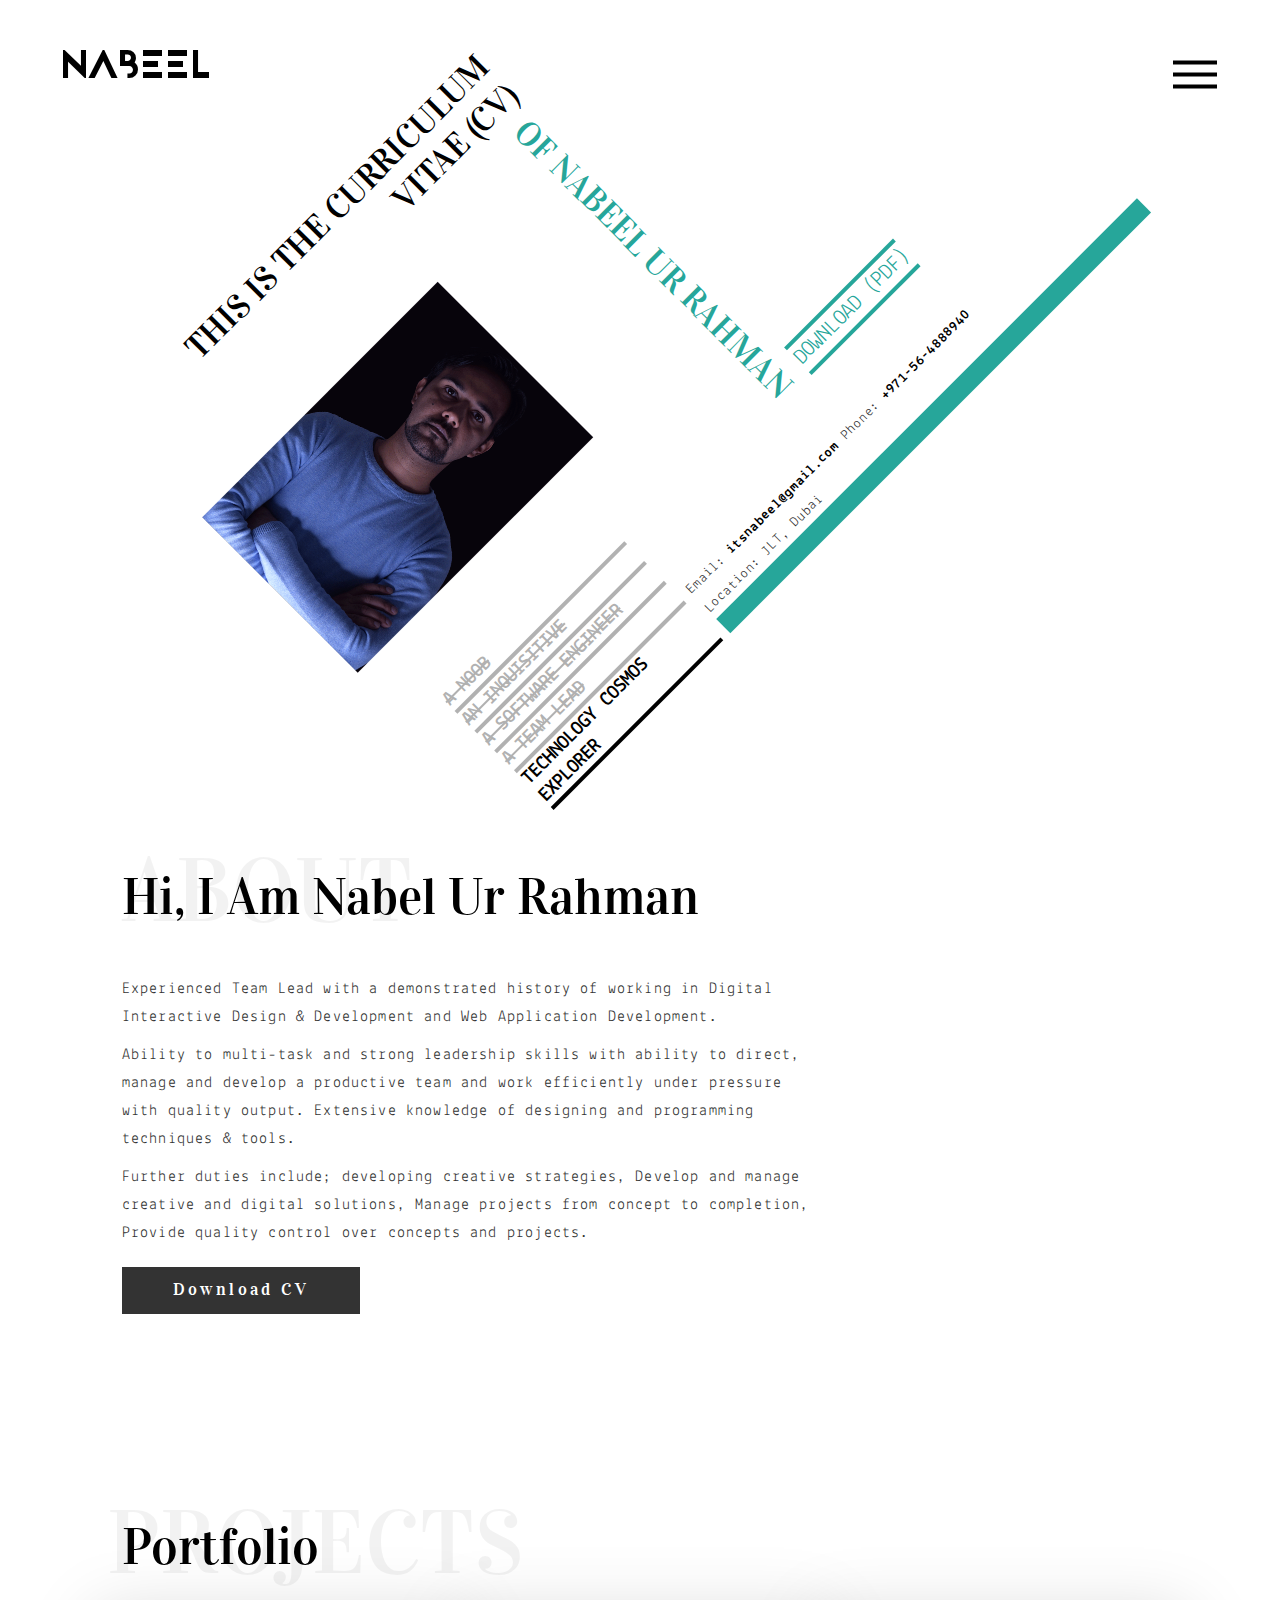
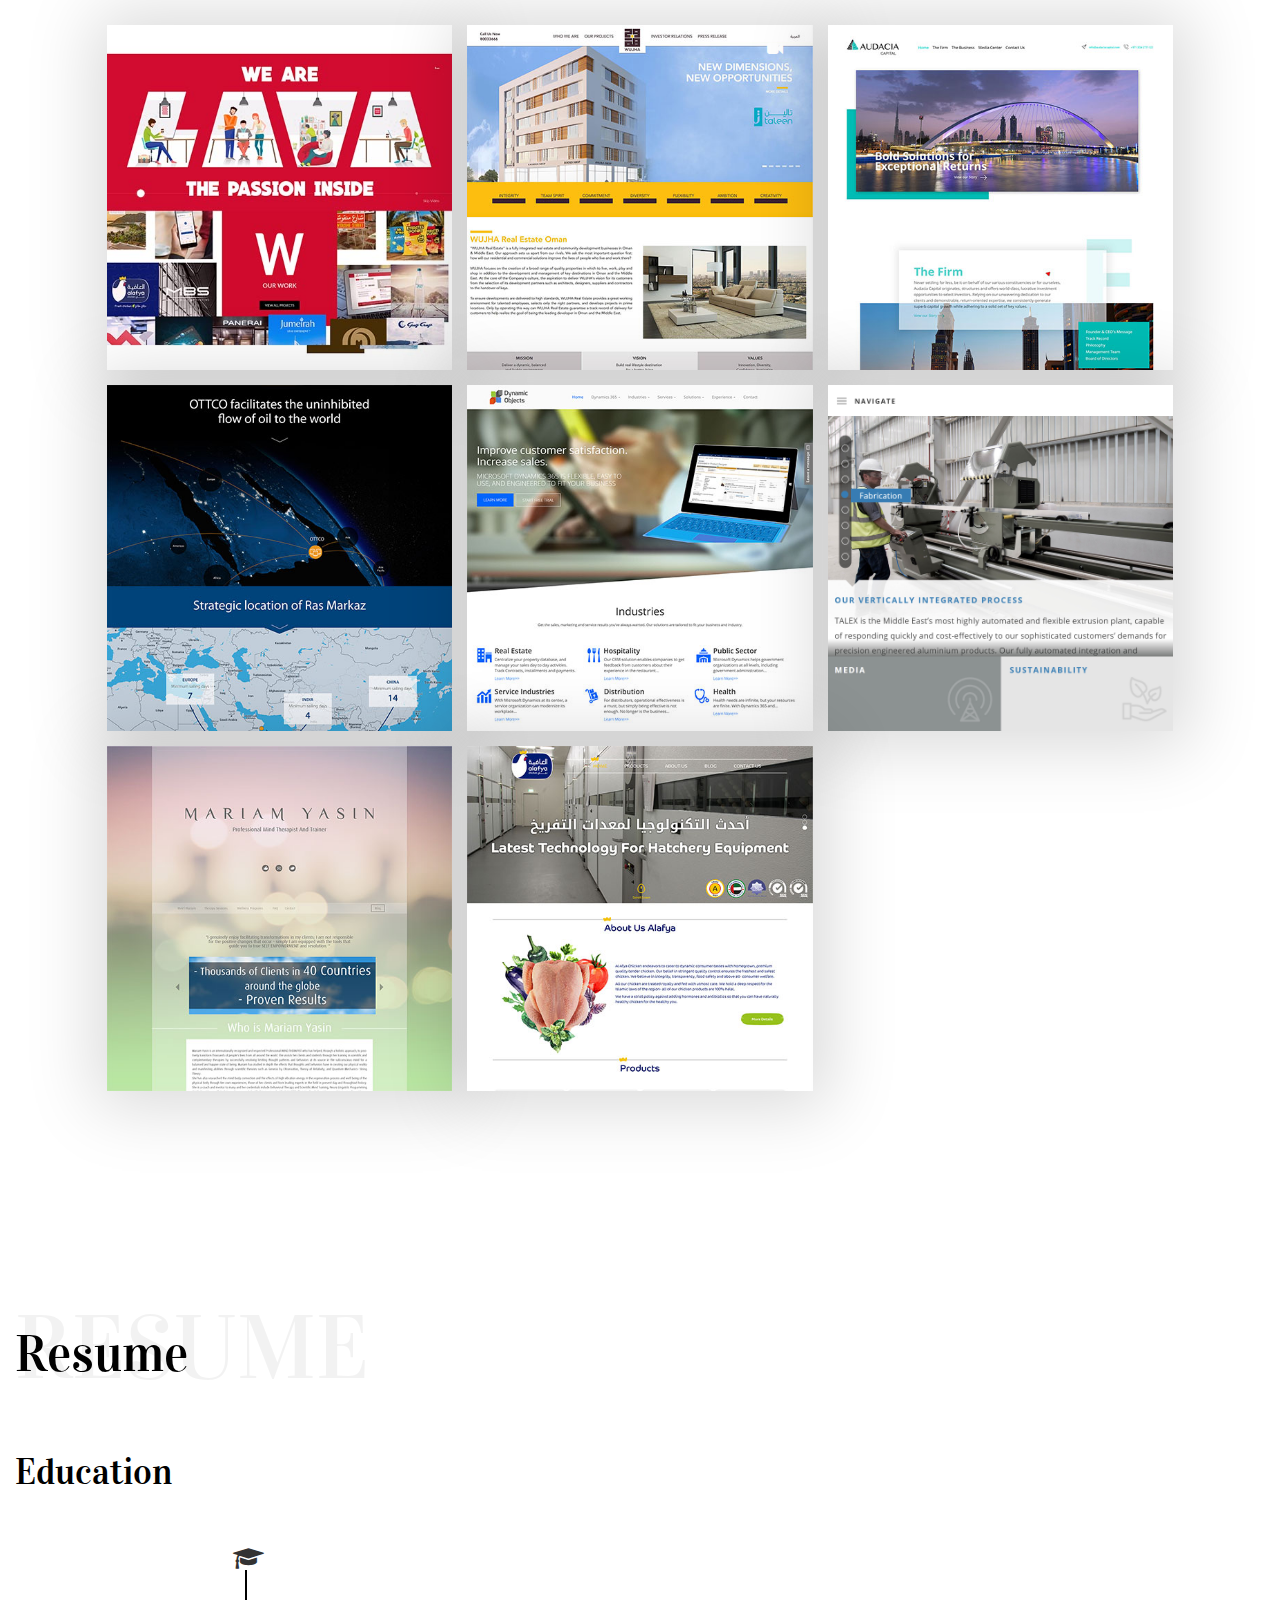
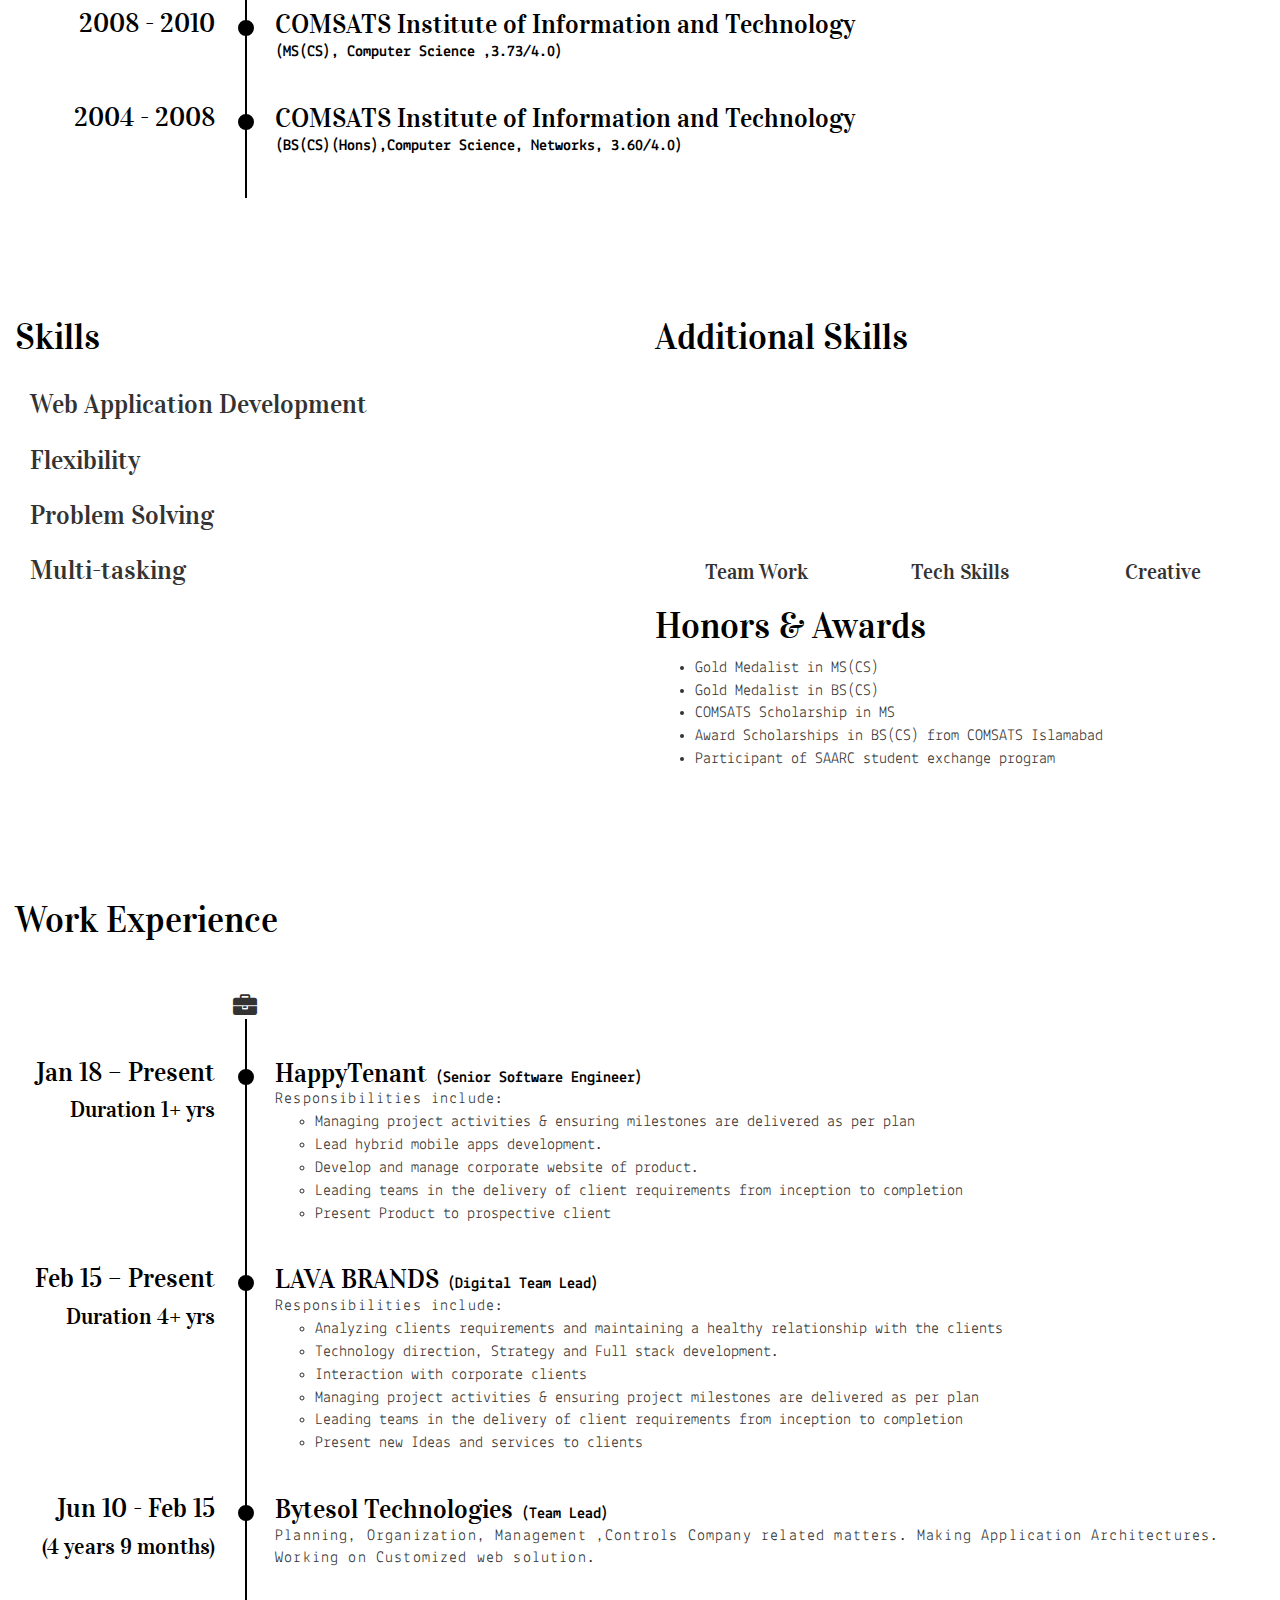
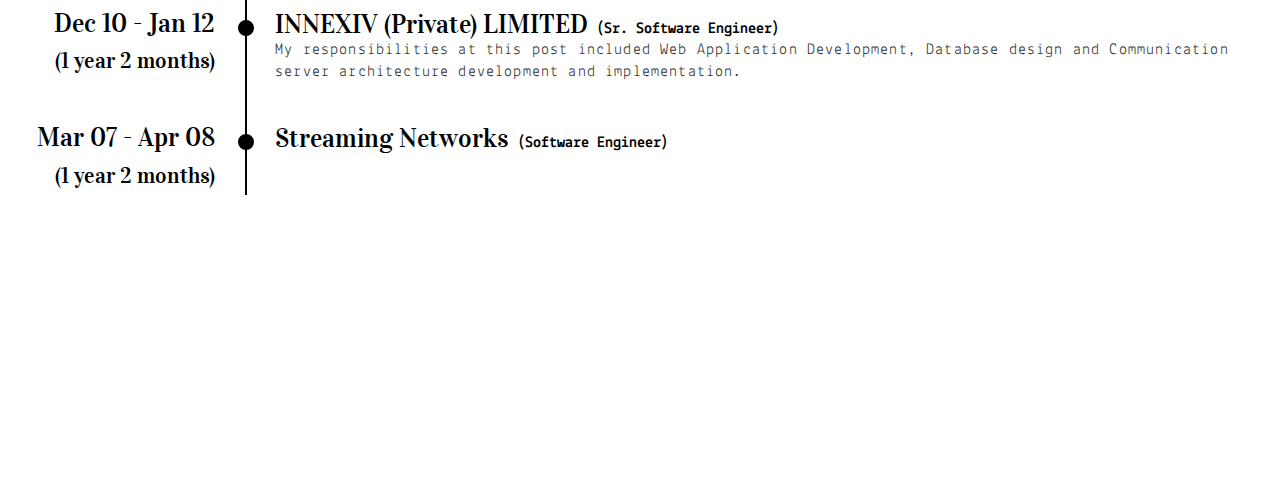
==== commit 7ab9ff12: "new structure is done" ====
--- a/index.html
+++ b/index.html
@@ -2,50 +2,50 @@
 <html class="no-js" lang="">
 
 <head>
-  <meta charset="utf-8">
-  <meta http-equiv="x-ua-compatible" content="ie=edge">
-  <title>Nabeel Ur Rahman - Full Stack Developer</title>
-  <meta name="viewport" content="width=device-width, initial-scale=1">
-  <meta name="keywords"
+    <meta charset="utf-8">
+    <meta http-equiv="x-ua-compatible" content="ie=edge">
+    <title>Nabeel Ur Rahman - Full Stack Developer</title>
+    <meta name="viewport" content="width=device-width, initial-scale=1">
+    <meta name="keywords"
         content="Full Stack Developer, Full Stack, Web Developer, Web Application Developer, PHP Developer, Frontend Developer, Backend Developer, Nabeel, Nabeel Ur Rahman, Mean Stack Developer, Experienced Developer,Experienced web Developer">
-  <meta name="description" content="">
-  <meta name="google" content="notranslate"/>
-  <meta name="author" content="Nabeel Ur Rahman">
-  <meta name="referrer" content="origin">
-  <link rel="apple-touch-icon" href="apple-touch-icon.png">
-  <!-- Place favicon.ico in the root directory -->
-
-  <link rel="icon" href="favicon.png">
-
-  <link rel="stylesheet" href="css/normalize.css">
-
-  <!--Bootstrap CSS -->
-  <!--==================================================-->
-  <link rel="stylesheet" href="css/bootstrap.min.css">
-
-  <!-- Font Icons
+    <meta name="description" content="">
+    <meta name="google" content="notranslate" />
+    <meta name="author" content="Nabeel Ur Rahman">
+    <meta name="referrer" content="origin">
+    <link rel="apple-touch-icon" href="apple-touch-icon.png">
+    <!-- Place favicon.ico in the root directory -->
+
+    <link rel="icon" href="favicon.png">
+
+    <link rel="stylesheet" href="css/normalize.css">
+
+    <!--Bootstrap CSS -->
+    <!--==================================================-->
+    <link rel="stylesheet" href="css/bootstrap.min.css">
+
+    <!-- Font Icons
  ================================================== -->
-  <link rel="stylesheet" href="css/font-awesome.min.css">
-
-  <!-- magnific-popup
+    <link rel="stylesheet" href="css/font-awesome.min.css">
+
+    <!-- magnific-popup
   ================================================== -->
-  <link rel="stylesheet" href="css/magnific-popup.css">
-
-
-  <!-- Main CSS
+    <link rel="stylesheet" href="css/magnific-popup.css">
+
+
+    <!-- Main CSS
      ================================================== -->
-  <link rel="stylesheet" href="css/main.css">
-
-
-  <!-- Modernizr JS
+    <link rel="stylesheet" href="css/main.css">
+
+
+    <!-- Modernizr JS
      ================================================== -->
-  <script src="js/vendor/modernizr-2.8.3.min.js"></script>
-
-  <!-- Google web font
+    <script src="js/vendor/modernizr-2.8.3.min.js"></script>
+
+    <!-- Google web font
  ================================================== -->
-  <link href="https://fonts.googleapis.com/css?family=Lekton:400,700%7CVidaloka" rel="stylesheet">
-
-  <!--[if lte IE 10]>
+    <link href="https://fonts.googleapis.com/css?family=Lekton:400,700%7CVidaloka" rel="stylesheet">
+
+    <!--[if lte IE 10]>
   <link rel="stylesheet" href="http://fonts.googleapis.com/css?family=Lekton:400"/>
   <link rel="stylesheet" href="http://fonts.googleapis.com/css?family=Lekton:700"/>
   <![endif]-->
@@ -122,10 +122,799 @@
 
         </div>
 
-        <a href="#" class="btn-download">
+        <a href="resume.pdf" target="_blank" class="btn-download">
             Download (PDF)
         </a>
     </header>
+
+
+
+
+
+    <!-- About section
+    ================================================== -->
+    <section id="about">
+        <a href="#" class="anchor" id="about-anchor" style="position: absolute;left: 0"></a>
+        <div class="container-fluid">
+            <div class="row">
+                <div class="col-md-12">
+                    <div class="about-copy">
+                        <h2 class="sec-title">Hi, I Am Nabel Ur Rahman<span>About</span></h2>
+                        <p>
+                            Experienced Team Lead with a demonstrated history of working in Digital Interactive
+                            Design & Development
+                            and Web Application Development.
+                        </p>
+                        <p>
+                            Ability to multi-task and strong leadership skills with ability to direct, manage and
+                            develop a productive team
+                            and work efficiently under pressure with quality output. Extensive knowledge of
+                            designing and programming
+                            techniques & tools.
+                        </p>
+                        <p>
+                            Further duties include; developing creative strategies, Develop and manage creative and
+                            digital solutions,
+                            Manage projects from concept to completion, Provide quality control over concepts and
+                            projects.
+                        </p>
+
+                        <a href="resume.pdf" target="_blank" class="btn">Download CV</a>
+                    </div>
+                </div>
+
+            </div>
+        </div>
+    </section>
+
+
+    <!-- Portfolio section
+    ================================================== -->
+    <section id="portfolio">
+        <div class="container-fluid">
+            <div class="row">
+                <div class="col-md-12 page-title">
+                    <h2 class="sec-title">Portfolio <span class="back-heading  sec-title">Projects</span></h2>
+                </div>
+
+                <div class="col-md-12 projects">
+
+
+                    <div class=" project ">
+                        <img src="img/lava-thumb.jpg" alt="">
+
+                        <!--Start: project overlay-->
+                        <div class="overlay">
+                            <div>
+                                <p class="project-title">
+                                    LAVA Brands
+                                </p>
+                                <p class="details">
+                                    Ui/UX , Development
+                                </p>
+                            </div>
+                            <span class="line"></span>
+                            <a href="#project1-popup" data-group="1" class="galleryItem"></a>
+                        </div>
+                        <!--End: project overlay-->
+
+
+                        <!--Start: of popup content for a project-->
+                        <div id="project1-popup" class="popup mfp-hide row">
+
+                            <div class="col-md-6 image">
+                                <div id="carousel-lava" class="carousel slide" data-ride="carousel">
+                                    <!-- Indicators -->
+                                    <ol class="carousel-indicators">
+                                        <li data-target="#carousel-lava" data-slide-to="0" class="active">
+                                        </li>
+                                        <!--<li data-target="#carousel-lava" data-slide-to="1"></li>-->
+                                        <!--<li data-target="#carousel-lava" data-slide-to="2"></li>-->
+                                    </ol>
+
+                                    <!-- Wrapper for slides -->
+                                    <div class="carousel-inner" role="listbox">
+                                        <div class="item active">
+                                            <div style="background-image:url('img/lava_brands_home.jpg')">
+                                            </div>
+                                        </div>
+                                        <!--   <div class="item">
+                                                           <div class="embed-responsive embed-responsive-16by9">
+
+                                                               <iframe width="560" height="315"
+                                                                       src="https://www.youtube.com/embed/5PX_0iOCaUY"
+                                                                       frameborder="0"
+                                                                       allow="autoplay; encrypted-media"
+                                                                       allowfullscreen></iframe>
+                                                           </div>
+                                                       </div>-->
+                                    </div>
+
+
+                                </div>
+
+
+                            </div>
+                            <div class="col-md-6 desc">
+                                <h4>LAVA Brands</h4>
+                                <div class="category">Ui/UX, Development</div>
+                                <p>
+                                    With over 15 years of experience in the
+                                    communications industry, LAVA Brands have helped companies
+                                    in virtually every industry achieve their business
+                                    objectives through better integrated marketing
+                                    communications based on a solid branding
+                                    platform.
+                                </p>
+                                <span>Year : <span>2017</span></span>
+                                <span>Services : <span>UI/UX, Development</span></span>
+                                <a href="http://lava-brands.com" target="_blank" class="btn">View
+                                    Project</a>
+                            </div>
+                        </div>
+                        <!--End: of popup content for a project-->
+
+
+                    </div>
+
+
+
+
+                    <div class=" project ">
+                        <img src="img/wujha_home_thumb.jpg" alt="">
+                        <span class="fa fa-video-camera "></span>
+                        <div class="overlay">
+                            <div>
+                                <p class="project-title">
+                                    WUJHA Real Estate
+                                </p>
+                                <p class="details">
+                                    Ui/UX , Development
+                                </p>
+                            </div>
+                            <span class="line"></span>
+                            <a href="#project2-popup" data-group="1" class="galleryItem "></a>
+                        </div>
+
+                        <!--Start: of popup content for a project-->
+                        <div id="project2-popup" class="popup mfp-hide row">
+
+                            <div class="col-md-6 image">
+                                <div id="carousel-wujha" class="carousel slide" data-ride="carousel">
+                                    <!-- Indicators -->
+                                    <ol class="carousel-indicators">
+                                        <li data-target="#carousel-wujha" data-slide-to="0" class="active">
+                                        </li>
+                                        <!--<li data-target="#carousel-wujha" data-slide-to="1"></li>
+                                                    <li data-target="#carousel-wujha" data-slide-to="2"></li>-->
+                                    </ol>
+
+                                    <!-- Wrapper for slides -->
+                                    <div class="carousel-inner" role="listbox">
+                                        <div class="item active">
+                                            <div style="background-image: url('img/wujha_home.jpg')"></div>
+                                        </div>
+                                    </div>
+
+
+                                </div>
+
+                            </div>
+                            <div class="col-md-6 desc">
+                                <h4>WUJHA Real Estate</h4>
+                                <div class="category">Ui/UX, Development</div>
+                                <p>
+                                    WUJHA Real Estate is a fully integrated real estate and community
+                                    development businesses in Oman & Middle East.
+                                </p>
+                                <span>Year : <span>2016</span></span>
+                                <span>Services : <span>UI/UX, Development</span></span>
+                                <a href="http://wujha.com" target="_blank" class="btn">View Project</a>
+                            </div>
+                        </div>
+                        <!--End: of popup content for a project-->
+
+                    </div>
+
+
+
+                    <div class="   project">
+                        <img src="img/audacia_home_thumb.jpg" alt="">
+                        <div class="overlay">
+                            <div>
+                                <p class="project-title">
+                                    Audacia Capital
+                                </p>
+                                <p class="details">
+                                    Ui/UX , Development
+                                </p>
+                            </div>
+                            <span class="line"></span>
+                            <a href="#project3-popup" data-group="1" class="galleryItem"></a>
+                        </div>
+
+
+                        <!--Start: of popup content for a project-->
+                        <div id="project3-popup" class="popup mfp-hide row">
+
+                            <div class="col-md-6 image">
+                                <!--<img src="img/audacia_home.jpg" alt="" class="img-responsive">-->
+                                <div id="carousel-audacia" class="carousel slide" data-ride="carousel">
+                                    <!-- Indicators -->
+                                    <ol class="carousel-indicators">
+                                        <li data-target="#carousel-audacia" data-slide-to="0" class="active">
+                                        </li>
+                                        <!--<li data-target="#carousel-audacia" data-slide-to="1"></li>
+                                                    <li data-target="#carousel-audacia" data-slide-to="2"></li>-->
+                                    </ol>
+
+                                    <!-- Wrapper for slides -->
+                                    <div class="carousel-inner" role="listbox">
+                                        <div class="item active">
+                                            <div style="background-image:url('img/audacia_home.jpg')"></div>
+                                        </div>
+                                        <!-- <div class="item">
+                                                         <img src="img/project-4.jpg" alt="...">
+                                                     </div>-->
+                                    </div>
+                                </div>
+                            </div>
+                            <div class="col-md-6 desc">
+                                <h4>Audacia Capital</h4>
+                                <div class="category">Ui/UX, Development</div>
+                                <p>
+                                    Audacia Capital originates, structures and offers world-class, lucrative
+                                    investment opportunities to select investors. Relying on unwavering
+                                    dedication to clients and demonstrable, return-oriented expertise,
+                                    Audacia Capital consistently generate superb capital growth while
+                                    adhering to a solid
+                                    set of key values.
+                                </p>
+
+                                <span>Year : <span>2017</span></span>
+                                <span>Services : <span>UI/UX, Development</span></span>
+                                <a href="http://lava-brands.com/lab/audacia/frontend/app/" target="_blank"
+                                    class="btn">View
+                                    Project</a>
+                            </div>
+                        </div>
+                        <!--End: of popup content for a project-->
+
+
+                    </div>
+
+
+
+
+                    <div class="   project">
+                        <img src="img/ottco_home_thumb.jpg" alt="Oman Tank Terminal">
+                        <div class="overlay">
+                            <div>
+                                <p class="project-title">
+                                    OTTCO
+                                </p>
+                                <p class="details">
+                                    Ui/UX , Development
+                                </p>
+                            </div>
+                            <span class="line"></span>
+                            <a href="#project4-popup" data-group="1" class="galleryItem"></a>
+                        </div>
+
+
+                        <!--Start: of popup content for a project-->
+                        <div id="project4-popup" class="popup mfp-hide row">
+
+                            <div class="col-md-6 image">
+                                <div class="item">
+                                    <div style="background-image:url('img/ottco_home.jpg')"></div>
+                                </div>
+                            </div>
+                            <div class="col-md-6 desc">
+                                <h4>OTTCO</h4>
+                                <div class="category">Ui/UX, Development</div>
+                                <p>
+                                    Oman Tank Terminal Company LLC (OTTCO) is a joint investment of Oman Oil
+                                    Company and Oman Energy Trading Company Limited , established to build,
+                                    own and operate a global scale crude oil terminal. The terminal will be
+                                    strategically located in Ras Markaz, 70 km south of the Port of Duqum.
+                                    It will serve a variety of market players to import, export and store
+                                    crude oil outside the Strait of Hormuz and closer to the market.
+                                </p>
+                                <span>Year : <span>2016</span></span>
+                                <span>Services : <span>UI/UX, Development</span></span>
+                                <a href="http://ottco.com/" target="_blank" class="btn">View Project</a>
+                            </div>
+                        </div>
+                        <!--End: of popup content for a project-->
+
+
+                    </div>
+
+
+
+
+                    <div class="  project ">
+                        <img src="img/dynamicobjects_home_thumb.jpg" alt="">
+                        <div class="overlay">
+                            <div>
+                                <p class="project-title">
+                                    Dynamic objects
+                                </p>
+                                <p class="details">
+                                    Ui/UX , Development
+                                </p>
+                            </div>
+                            <span class="line"></span>
+                            <a href="#project5-popup" data-group="1" class="galleryItem"></a>
+                        </div>
+
+                        <!--Start: of popup content for a project-->
+                        <div id="project5-popup" class="popup mfp-hide row">
+
+                            <div class="col-md-6 image">
+                                <div class="item">
+                                    <div style="background-image:url('img/dynamicobjects_home.jpg')"></div>
+                                </div>
+                            </div>
+                            <div class="col-md-6 desc">
+                                <h4>Dynamic Objects</h4>
+                                <div class="category">Ui/UX, Development</div>
+                                <p>
+                                    Established in 2010, Dynamic Objects provides Dynamics 365 consulting
+                                    services to small, mid-sized and large companies in Lebanon and the
+                                    middle east.
+                                </p>
+                                <p>Dynamic Objects specialize in any type of deployment where customers want
+                                    to leverage
+                                    software and cloud capabilities to transform their businesses.
+                                </p>
+                                <span>Year : <span>2017</span></span>
+                                <span>Services : <span>UI/UX, Development</span></span>
+                                <a href="https://dynamicobjects.net/" target="_blank" class="btn">View
+                                    Project</a>
+                            </div>
+                        </div>
+                        <!--End: of popup content for a project-->
+
+                    </div>
+
+
+
+                    <div class="   project   ">
+                        <img src="img/talex_home_thumb.jpg" alt="">
+                        <div class="overlay">
+                            <div>
+                                <p class="project-title">
+                                    TALEX
+                                </p>
+                                <p class="details">
+                                    Ui/UX , Development
+                                </p>
+                            </div>
+                            <span class="line"></span>
+                            <a href="#project6-popup" data-group="1" class="galleryItem"></a>
+                        </div>
+
+
+                        <!--Start: of popup content for a project-->
+                        <div id="project6-popup" class="popup mfp-hide row">
+
+                            <div class="col-md-6 image">
+                                <div class="item">
+                                    <div style="background-image:url('img/talex_about.jpg')"></div>
+                                </div>
+                            </div>
+                            <div class="col-md-6 desc">
+                                <h4>TALEX</h4>
+                                <div class="category">Ui/UX, Development</div>
+                                <p>
+                                    TALEX is the Middle East’s most highly automated and flexible extrusion
+                                    plant, capable of responding quickly and cost-effectively to our
+                                    sophisticated customers’ demands for precision engineered aluminium
+                                    products. Our fully automated integration and processes ensure
+                                    traceability of all TALEX’s products. From liquid primary metal to
+                                    precision machined aluminium products for GCC and global markets. We
+                                    imagine, innovate and inspire to supply our customers with quality
+                                    products at competitive prices on demand and on time.
+                                </p>
+                                <span>Year : <span>2016</span></span>
+                                <span>Services : <span>UI/UX, Development</span></span>
+                                <a href="http://talex.ae" target="_blank" class="btn">View Project</a>
+                            </div>
+                        </div>
+                        <!--End: of popup content for a project-->
+
+
+                    </div>
+
+
+
+                    <div class="  project ">
+                        <img src="img/mariam-yasin_thumb.jpg" alt="">
+                        <div class="overlay">
+                            <div>
+                                <p class="project-title">
+                                    MARIAM YASIN
+                                </p>
+                                <p class="details">
+                                    Ui/UX , Development
+                                </p>
+                            </div>
+                            <span class="line"></span>
+                            <a href="#project7-popup" data-group="1" class="galleryItem"></a>
+                        </div>
+
+
+                        <!--Start: of popup content for a project-->
+                        <div id="project7-popup" class="popup mfp-hide row">
+
+                            <div class="col-md-6 image">
+                                <div class="item">
+                                    <div style="background-image:url('img/mariam-yasin_home.jpg')"></div>
+                                </div>
+                            </div>
+                            <div class="col-md-6 desc">
+                                <h4>MARIAM YASIN</h4>
+                                <div class="category">Ui/UX, Development</div>
+                                <p>
+                                    Mariam Yasin is an internationally recognized and respected Processional
+                                    MIND THERAPIST who has helped, through a holistic approach, to
+                                    positively transform thousands of people's lives from all around the
+                                    world. She assists her clients and students through her training in
+                                    scientific and complementary therapies by successfully resolving
+                                    limiting thought patterns and behaviors at its source in the
+                                    subconscious mind for a balanced and happier state of being. </p>
+                                <span>Year : <span>2015</span></span>
+                                <span>Services : <span>UI/UX, Development</span></span>
+                                <a href="http://mariamyasin.com" target="_blank" class="btn">View
+                                    Project</a>
+                            </div>
+                        </div>
+                        <!--End: of popup content for a project-->
+
+                    </div>
+
+
+
+                    <div class="   project ">
+                        <img src="img/alafiya_chicken_home_thumb.jpg" alt="">
+                        <div class="overlay">
+                            <div>
+                                <p class="project-title">
+                                    AlAfya Chicken
+                                </p>
+                                <p class="details">
+                                    Ui/UX , Development
+                                </p>
+                            </div>
+                            <span class="line"></span>
+                            <a href="#project8-popup" data-group="1" class="galleryItem"></a>
+                        </div>
+
+
+                        <!--Start: of popup content for a project-->
+                        <div id="project8-popup" class="popup mfp-hide row">
+
+                            <div class="col-md-6 image">
+                                <div class="item">
+                                    <div style="background-image:url('img/alafiya_chicken_home.jpg')"></div>
+                                </div>
+                            </div>
+                            <div class="col-md-6 desc">
+                                <h4>AlAfya Chicken </h4>
+                                <div class="category">Ui/UX, Development</div>
+                                <p>
+                                    Al Afya Chicken endeavors to cater to dynamic consumer tastes with
+                                    homegrown, premium quality tender chicken. Our belief in stringent
+                                    quality control ensures the freshest and safest chicken. We believe in
+                                    integrity, transparency, food safety and above all- consumer welfare.
+
+                                </p>
+                                <p>
+                                    All our chicken are treated royally and fed with utmost care. We hold a
+                                    deep respect for the Islamic laws of the region- all of our chicken
+                                    products are 100% halal.
+                                </p>
+                                <span>Year : <span>2016</span></span>
+                                <span>Services : <span>UI/UX, Development</span></span>
+                                <a href="http://alafyachicken.com/" target="_blank" class="btn">View
+                                    Project</a>
+                            </div>
+                        </div>
+                        <!--End: of popup content for a project-->
+
+
+                    </div>
+
+
+                </div>
+
+            </div>
+        </div>
+    </section>
+
+
+    <!-- Resume section
+================================================== -->
+    <section id="resume">
+        <div class="container-fluid">
+
+            <!--Education-->
+            <div id="education" class="row">
+
+                <div class="col-md-12 page-title">
+                    <h2 class="sec-title">Resume <span>Resume</span></h2>
+                </div>
+
+
+                <div class="col-md-12  ">
+                    <h3>Education </h3>
+
+                    <ul class="timeline">
+                        <li>
+                            <span class="fa fa-graduation-cap"></span>
+                        </li>
+                        <li>
+                            <div class="timeline-content">
+                                <div class="period">2008 - 2010</div>
+                                <h4>COMSATS Institute of Information and Technology</h4>
+                                <br>
+                                <span>MS(CS), Computer Science ,3.73/4.0</span>
+
+                                <p class="hidden"></p>
+                            </div>
+                        </li>
+
+                        <li>
+                            <div class="timeline-content">
+                                <div class="period">2004 - 2008</div>
+                                <h4>COMSATS Institute of Information and Technology</h4> <br>
+                                <span>BS(CS)(Hons),Computer Science, Networks, 3.60/4.0</span>
+                                <p class="hidden"></p>
+                            </div>
+                        </li>
+
+
+                    </ul>
+                </div>
+
+
+            </div>
+
+            <div class="resume_details_block">
+                <!--SKILLS-->
+                <div id="skills" class="row">
+
+                    <div class="">
+
+                        <div class="col-md-6  ">
+                            <h3>Skills</h3>
+
+                            <div class="col-md-10">
+
+                                <!--progress bar 1-->
+                                <div class="bar-title">Web Application Development</div>
+                                <div class="bar" data-value="85"></div>
+
+
+                                <!--progress bar 2-->
+                                <div class="bar-title">Flexibility</div>
+                                <div class="bar" data-value="95"></div>
+
+
+                                <!--progress bar 3-->
+                                <div class="bar-title">Problem Solving</div>
+                                <div class="bar" data-value="90"></div>
+
+
+                                <!--progress bar 4-->
+                                <div class="bar-title">Multi-tasking</div>
+                                <div class="bar" data-value="80"></div>
+
+                            </div>
+                        </div>
+                        <div class="col-md-6  ">
+                            <h3>Additional Skills</h3>
+
+                            <div class="col-md-4 col-xs-6">
+                                <div data-value="80" class="progress-circle"></div>
+                                <div> Team Work</div>
+                            </div>
+                            <div class="col-md-4 col-xs-6">
+                                <div data-value="85" class="progress-circle"></div>
+                                <div>Tech Skills</div>
+                            </div>
+                            <div class="col-md-4 col-xs-6">
+                                <div data-value="70" class="progress-circle"></div>
+                                <div>Creative</div>
+                            </div>
+
+                            <div class="clearfix"></div>
+
+                            <div class="row">
+                                <div class="col-md-12">
+                                    <h3>Honors & Awards</h3>
+                                </div>
+                                <div class="col-md-12">
+                                    <ul>
+                                        <li>Gold Medalist in MS(CS)</li>
+                                        <li>Gold Medalist in BS(CS)</li>
+                                        <li>COMSATS Scholarship in MS</li>
+                                        <li>Award Scholarships in BS(CS) from COMSATS Islamabad</li>
+                                        <li>Participant of SAARC student exchange program</li>
+                                    </ul>
+                                </div>
+                            </div>
+
+                        </div>
+                    </div>
+
+                </div>
+
+
+                <!--Work Experience-->
+                <div id="work" class="row">
+                    <div class="">
+
+                        <div class="col-md-12  ">
+                            <h3>Work Experience</h3>
+
+                            <ul class="timeline work-timeline">
+                                <li>
+                                    <span class="fa fa-briefcase"></span>
+                                </li>
+                                <li>
+                                    <div class="timeline-content">
+                                        <div class="period text-right">Jan 18 – Present<br>
+                                            <small>
+                                                Duration 1+ yrs
+                                            </small>
+                                        </div>
+                                        <h4>HappyTenant</h4>
+                                        <span>Senior Software Engineer</span>
+
+                                        <p>
+                                            Responsibilities include:
+                                            <ul>
+                                                <li> Managing project activities & ensuring milestones are delivered as
+                                                    per plan
+                                                </li>
+                                                <li> Lead hybrid mobile apps development.</li>
+                                                <li> Develop and manage corporate website of product.</li>
+                                                <li> Leading teams in the delivery of client requirements from inception
+                                                    to completion
+                                                </li>
+                                                <li> Present Product to prospective client</li>
+                                            </ul>
+
+
+                                        </p>
+                                    </div>
+                                </li>
+                                <li>
+                                    <div class="timeline-content">
+                                        <div class="period text-right">Feb 15 – Present<br>
+                                            <small>
+                                                Duration 4+ yrs
+                                            </small>
+                                        </div>
+                                        <h4>LAVA BRANDS</h4>
+                                        <span>Digital Team Lead</span>
+
+                                        <p>
+                                            Responsibilities include:
+                                            <ul>
+                                                <li> Analyzing clients requirements and maintaining a healthy
+                                                    relationship
+                                                    with the clients
+                                                </li>
+                                                <li> Technology direction, Strategy and Full stack development.</li>
+                                                <li> Interaction with corporate clients</li>
+                                                <li> Managing project activities & ensuring project milestones are
+                                                    delivered
+                                                    as per plan
+                                                </li>
+                                                <li> Leading teams in the delivery of client requirements from inception
+                                                    to completion
+                                                </li>
+                                                <li> Present new Ideas and services to clients</li>
+                                            </ul>
+
+
+                                        </p>
+                                    </div>
+                                </li>
+
+                                <li>
+                                    <div class="timeline-content">
+                                        <div class="period text-right">Jun 10 - Feb 15 <br>
+                                            <small>(4 years 9 months)</small>
+                                        </div>
+                                        <h4>Bytesol Technologies</h4>
+                                        <span>Team Lead</span>
+
+                                        <p>
+                                            Planning, Organization, Management ,Controls Company related matters.
+                                            Making Application Architectures.
+                                            Working on Customized web solution.
+
+
+                                        </p>
+                                    </div>
+                                </li>
+
+                                <li>
+                                    <div class="timeline-content">
+                                        <div class="period text-right">Dec 10 - Jan 12 <br>
+                                            <small>(1 year 2 months)</small>
+                                        </div>
+                                        <h4>INNEXIV (Private) LIMITED</h4>
+                                        <span>Sr. Software Engineer</span>
+                                        <p>
+                                            My responsibilities at this post included Web Application Development,
+                                            Database design and
+                                            Communication server architecture development and implementation.
+                                        </p>
+                                    </div>
+                                </li>
+
+
+                                <li>
+                                    <div class="timeline-content">
+                                        <div class="period text-right">Mar 07 - Apr 08 <br>
+                                            <small>(1 year 2 months)</small>
+                                        </div>
+                                        <h4>Streaming Networks</h4>
+                                        <span>Software Engineer</span>
+                                        <p></p>
+                                    </div>
+                                </li>
+
+
+                            </ul>
+
+                        </div>
+
+                    </div>
+
+                </div>
+            </div>
+
+        </div>
+    </section>
+
+
+    <!-- jQuery local -->
+    <script src="js/vendor/jquery-1.12.0.min.js"></script>
+
+    <!-- Bootstrap JS local -->
+    <script src="js/vendor/bootstrap.min.js"></script>
+
+    <script src="js/plugins.js"></script>
+    <script src="js/main.js?v=5"></script>
+
+    <!-- Global site tag (gtag.js) - Google Analytics -->
+    <script async src="https://www.googletagmanager.com/gtag/js?id=UA-15732947-2"></script>
+    <!-- Google Analytics: change UA-XXXXX-X to be your site's ID. -->
+    <script>
+        (function (b, o, i, l, e, r) {
+            b.GoogleAnalyticsObject = l;
+            b[l] || (b[l] =
+                function () {
+                    (b[l].q = b[l].q || []).push(arguments)
+                });
+            b[l].l = +new Date;
+            e = o.createElement(i);
+            r = o.getElementsByTagName(i)[0];
+            e.src = 'https://www.google-analytics.com/analytics.js';
+            r.parentNode.insertBefore(e, r)
+        }(window, document, 'script', 'ga'));
+        ga('create', 'UA-15732947-2', 'auto');
+        ga('send', 'pageview');
+
+    </script>
+
 </body>
 
 </html>
--- a/css/main.css
+++ b/css/main.css
@@ -1,2 +1,2 @@
-@font-face{font-family:"Jaapokkisubtract-Regular";src:url("../fonts/Jaapokkisubtract-Regular.eot?") format("eot"),url("../fonts/Jaapokkisubtract-Regular.woff2") format("woff2"),url("../fonts/Jaapokkisubtract-Regular.woff") format("woff"),url("../fonts/Jaapokkisubtract-Regular.ttf") format("truetype"),url("../fonts/Jaapokkisubtract-Regular.svg#Jaapokkisubtract-Regular") format("svg")}/*! HTML5 Boilerplate v5.3.0 | MIT License | https://html5boilerplate.com/ */html{color:#222}::-moz-selection{background:#b3d4fc;text-shadow:none}::selection{background:#b3d4fc;text-shadow:none}hr{display:block;height:1px;border:0;border-top:1px solid #ccc;margin:1em 0;padding:0}audio,canvas,iframe,img,svg,video{vertical-align:middle}fieldset{border:0;margin:0;padding:0}textarea{resize:vertical}.browserupgrade{margin:0.2em 0;background:#ccc;color:#fff;padding:0.2em 0}.hidden{display:none !important}.visuallyhidden{border:0;clip:rect(0 0 0 0);height:1px;margin:-1px;overflow:hidden;padding:0;position:absolute;width:1px}.visuallyhidden.focusable:active,.visuallyhidden.focusable:focus{clip:auto;height:auto;margin:0;overflow:visible;position:static;width:auto}.invisible{visibility:hidden}.clearfix:before,.clearfix:after{content:" ";display:table}.clearfix:after{clear:both}@media print{*,*:before,*:after,*:first-letter,*:first-line{background:transparent !important;color:#fff !important;box-shadow:none !important;text-shadow:none !important}a,a:visited{text-decoration:underline}a[href]:after{content:" (" attr(href) ")"}abbr[title]:after{content:" (" attr(title) ")"}a[href^="#"]:after,a[href^="javascript:"]:after{content:""}pre,blockquote{border:1px solid #999;page-break-inside:avoid}thead{display:table-header-group}tr,img{page-break-inside:avoid}img{max-width:100% !important}p,h2,h3{orphans:3;widows:3}h2,h3{page-break-after:avoid}}html,body{background-color:#26A69A;font-family:'Lekton', sans-serif;font-size:62.5%}@media (min-width: 1500px){html,body{font-size:87.8906%}}body{opacity:0;-webkit-transition:opacity 1s ease-in;-moz-transition:opacity 1s ease-in;-o-transition:opacity 1s ease-in;-ms-transition:opacity 1s ease-in;transition:opacity 1s ease-in}body.loaded{opacity:1}h1,h2,h3,h4,h5{font-weight:300;font-family:'Vidaloka', serif;color:#fff}h1{font-size:6.4rem}h2{font-size:5.1rem}h3{font-size:3.60rem;color:#fff}h4{font-size:2.5rem}p{font-size:1.56rem;line-height:1.8;letter-spacing:0.075em;-webkit-font-smoothing:antialiased}a,a:hover,a:focus{color:inherit;text-decoration:none;outline:0;-webkit-transition:all 0.25s ease-out;-moz-transition:all 0.25s ease-out;-ms-transition:all 0.25s ease-out;-o-transition:all 0.25s ease-out;transition:all 0.25s ease-out}.navbar-default{border:none;background-color:transparent}.navbar-default .navbar-toggle{border-color:transparent;display:block;float:left;-webkit-transform:scale(2);-moz-transform:scale(2);-ms-transform:scale(2);-o-transform:scale(2);transform:scale(2)}@media (max-width: 768px){.navbar-default .navbar-toggle{display:block !important}}.navbar-default .navbar-toggle:focus,.navbar-default .navbar-toggle:hover{background-color:transparent}.navbar-default .navbar-toggle .icon-bar{background-color:#fff}.navbar-default .navbar-nav{float:none !important;margin:0px -15px}.navbar-default .navbar-nav>li{float:none}.navbar-default .navbar-nav>li>a{color:#fff;padding-top:10px;padding-bottom:10px}.navbar-default .navbar-nav>li>a:focus{background-color:transparent;outline:none}.navbar-default .navbar-nav>.active>a{background-color:transparent;color:rgba(255,255,255,0.8)}.navbar-default .navbar-nav>.active>a:focus{background-color:transparent;color:rgba(255,255,255,0.6)}.navbar-default .navbar-nav>.active>a:hover{background-color:transparent;color:rgba(255,255,255,0.6)}.full-page-nav-container{position:fixed;background-color:transparent;z-index:9;left:0;top:0;width:100%;margin-bottom:0}.full-page-nav-container .container-fluid{padding:0}@media (max-width: 768px){.full-page-nav-container{-webkit-transition:all .4s ease;-moz-transition:all .4s ease;-ms-transition:all .4s ease;-o-transition:all .4s ease;transition:all .4s ease;position:fixed;z-index:99;left:0;top:0;width:100%;height:85px}.full-page-nav-container.sticky{-webkit-box-shadow:0 0 10px rgba(0,0,0,0.1);-moz-box-shadow:0 0 10px rgba(0,0,0,0.1);box-shadow:0 0 10px rgba(0,0,0,0.1);background-color:#26a69a}}.full-page-nav-container ul{background-color:#26A69A;text-align:center;font-size:6.4rem;font-family:'Vidaloka', serif;display:none}@media (max-width: 768px){.full-page-nav-container ul{font-size:4rem}}.full-page-nav-container ul li a{color:#fff;line-height:normal;width:100%;height:100%;display:-ms-flexbox;display:-webkit-flex;display:flex;-ms-flex-align:center;-webkit-align-items:center;-webkit-box-align:center;justify-content:center;flex-direction:column;-webkit-transition:all .4s ease;-moz-transition:all .4s ease;-ms-transition:all .4s ease;-o-transition:all .4s ease;transition:all .4s ease}.full-page-nav-container ul li a>span{position:absolute;left:50%;top:50%;-webkit-transform:translate(-50%, -50%);-moz-transform:translate(-50%, -50%);-ms-transform:translate(-50%, -50%);-o-transform:translate(-50%, -50%);transform:translate(-50%, -50%);-webkit-transition:all 1s ease;-moz-transition:all 1s ease;-ms-transition:all 1s ease;-o-transition:all 1s ease;transition:all 1s ease;opacity:0;font-size:9.0rem;color:rgba(255,255,255,0.1)}@media (max-width: 768px){.full-page-nav-container ul li a>span{font-size:5.0rem}}.full-page-nav-container ul li a:hover{-webkit-transition:all .4s ease;-moz-transition:all .4s ease;-ms-transition:all .4s ease;-o-transition:all .4s ease;transition:all .4s ease;color:rgba(255,255,255,0.8);background-color:transparent}.full-page-nav-container ul li a:hover>span{opacity:1;letter-spacing:0.25em}@media (max-width: 991px){.full-page-nav-container ul li a:hover>span{display:none}}.full-page-nav-container .navbar-header{float:none}@media (max-width: 768px){.full-page-nav-container .navbar-header{float:left}}.full-page-nav-container .navbar-collapse{box-shadow:inset 0 1px 0 rgba(255,255,255,0.1);-webkit-transition:all .6s ease-out;-moz-transition:all .6s ease-out;-ms-transition:all .6s ease-out;-o-transition:all .6s ease-out;transition:all .6s ease-out}.full-page-nav-container .navbar-collapse ul{height:100vh}@media (max-width: 768px){.full-page-nav-container .navbar-collapse ul{height:95%}}.full-page-nav-container .navbar-collapse ul li{border-bottom:1px solid rgba(255,255,255,0.1);border-right:1px solid rgba(255,255,255,0.1);height:50vh;width:50%;float:left;overflow:hidden}.full-page-nav-container .navbar-collapse ul li a{-webkit-transition:all .4s ease;-moz-transition:all .4s ease;-ms-transition:all .4s ease;-o-transition:all .4s ease;transition:all .4s ease;-webkit-transform:translate(0%, -100%);-moz-transform:translate(0%, -100%);-ms-transform:translate(0%, -100%);-o-transform:translate(0%, -100%);transform:translate(0%, -100%)}.full-page-nav-container .navbar-collapse.collapse{opacity:0;-webkit-transition:all .4s ease;-moz-transition:all .4s ease;-ms-transition:all .4s ease;-o-transition:all .4s ease;transition:all .4s ease}.full-page-nav-container .navbar-collapse.collapse.in{opacity:1;z-index:999}.full-page-nav-container .navbar-collapse.collapse.in ul{display:block}.full-page-nav-container .navbar-collapse.collapse.in ul li{overflow:hidden}.full-page-nav-container .navbar-collapse.collapse.in ul li a{-webkit-transform:translate(0%, 0%);-moz-transform:translate(0%, 0%);-ms-transform:translate(0%, 0%);-o-transform:translate(0%, 0%);transform:translate(0%, 0%);color:#fff}.navbar-toggle{z-index:99999999;display:block;position:fixed;right:63px;top:50px;height:47px;border-radius:0;margin:0;-webkit-transition:all .4s ease;-moz-transition:all .4s ease;-ms-transition:all .4s ease;-o-transition:all .4s ease;transition:all .4s ease}@media (max-width: 768px){.navbar-toggle{top:20px;right:25px}}.navbar-toggle span{-webkit-transition:all .4s ease;-moz-transition:all .4s ease;-ms-transition:all .4s ease;-o-transition:all .4s ease;transition:all .4s ease;background-color:#fff;width:30px;height:4px}.navbar-toggle .icon-bar{border-radius:0;color:#fff}.navbar-toggle .icon-bar:nth-child(2){-webkit-transform:rotate(45deg);-ms-transform:rotate(45deg);-o-transform:rotate(45deg);transform:rotate(45deg);transform-origin:10% 10%}.navbar-toggle .icon-bar:nth-child(3){opacity:0}.navbar-toggle .icon-bar:last-child{-webkit-transform:rotate(-45deg);-ms-transform:rotate(-45deg);-o-transform:rotate(-45deg);transform:rotate(-45deg);transform-origin:10% 90%}.navbar-toggle.collapsed .icon-bar:nth-child(2){-webkit-transform:rotate(0deg);-ms-transform:rotate(0deg);-o-transform:rotate(0deg);transform:rotate(0deg)}.navbar-toggle.collapsed .icon-bar:nth-child(3){opacity:1}.navbar-toggle.collapsed .icon-bar:last-child{-webkit-transform:rotate(0deg);-ms-transform:rotate(0deg);-o-transform:rotate(0deg);transform:rotate(0deg)}.logo{position:fixed;font-family:Jaapokkisubtract-Regular;font-size:4rem;float:left;left:60px;top:40px;color:#fff;z-index:9999}@media (max-width: 768px){.logo{left:20px;top:20px}}.wrap{width:600vw;-webkit-transition:all .4s ease;-moz-transition:all .4s ease;-ms-transition:all .4s ease;-o-transition:all .4s ease;transition:all .4s ease;-webkit-transform-origin:center center;-moz-transform-origin:center center;-ms-transform-origin:center center;-o-transform-origin:center center;transform-origin:center center}@media (max-width: 991px){.wrap{width:100vw}}.wrap.zoomout{-webkit-transform:scale(0.8);-moz-transform:scale(0.8);-ms-transform:scale(0.8);-o-transform:scale(0.8);transform:scale(0.8);transform-origin:center}.wrap>section{color:#fff;width:100vw;float:left;display:inline-block}@media (max-width: 768px){.wrap>section{overflow:hidden}}section{height:100vh;font-size:1.6rem}@media (max-width: 991px){section{min-height:100vh;height:auto}}.page-title{margin-top:35px}.page-title h2{margin-bottom:0 !important}@media (max-width: 991px){.page-title{margin:130px 0 80px}}.vcenter{display:-ms-flexbox;display:-webkit-flex;display:flex;-ms-flex-align:center;-webkit-align-items:center;-webkit-box-align:center;justify-content:center;height:calc(100vh - 205px)}@media (max-width: 991px){.vcenter{display:block;justify-content:inherit;height:auto}}.vcenter.block{display:block;justify-content:inherit;height:auto}.bottom-gradient{background:-moz-linear-gradient(top, rgba(38,166,154,0) 0%, #26a69a 100%);background:-webkit-linear-gradient(top, rgba(38,166,154,0) 0%, #26a69a 100%);background:linear-gradient(to bottom, rgba(38,166,154,0) 0%, #26a69a 100%);position:absolute;bottom:0;left:0;right:0;height:110px}.main-title{height:100vh;display:-ms-flexbox;display:-webkit-flex;display:flex;-webkit-flex-direction:column;-ms-flex-direction:column;flex-direction:column;-webkit-justify-content:center;-ms-flex-pack:center;justify-content:center;-webkit-align-content:center;-ms-flex-line-pack:center;align-content:center;-webkit-align-items:center;-ms-flex-align:center;align-items:center}.main-title .ico_scroll{margin-bottom:30px}.main-title .title{margin-top:auto}.main-title .sub-title{margin-bottom:auto}.title{margin-bottom:0.15em}.sub-title{font-size:2.56rem}.typed-cursor{opacity:1;-webkit-animation:blink 0.7s infinite;-moz-animation:blink 0.7s infinite;animation:blink 0.7s infinite}@keyframes blink{0%{opacity:1}50%{opacity:0}100%{opacity:1}}@-webkit-keyframes blink{0%{opacity:1}50%{opacity:0}100%{opacity:1}}@-moz-keyframes blink{0%{opacity:1}50%{opacity:0}100%{opacity:1}}#typed-title,#typed-sub-title{display:none}#about .container-fluid{max-width:1400px}@media (max-width: 1368px){#about .container-fluid{max-width:83.33%}}@media (max-width: 991px){#about .container-fluid{max-width:100%}}#about h2{position:relative;margin-bottom:30px}#about h2 span{text-transform:uppercase;position:absolute;right:-35px;top:-.3em;font-size:9.0rem;color:rgba(255,255,255,0.05);-webkit-transition:all 1s ease;-moz-transition:all 1s ease;-ms-transition:all 1s ease;-o-transition:all 1s ease;transition:all 1s ease}@media (max-width: 991px){#about h2 span{right:auto;left:0}}#about h2.expand span{letter-spacing:0.3em}@media (max-width: 1400px){#about .about-copy{max-width:700px}}@media (max-width: 991px){#about .about-copy{margin-top:80px;text-align:center}#about .about-copy p{text-align:left}#about .about-copy h2{text-align:left}}.profile-img{position:relative;text-align:right;display:inline-block;margin-right:15%}@media (max-width: 768px){.profile-img{margin:50px 15% 45px 0}}.profile-img img{height:auto;z-index:2;position:relative;max-width:100%;width:100%}.profile-img:before{content:'';position:absolute;z-index:1;border:15px solid rgba(255,255,255,0.05);width:92%;height:120%;left:20%;top:-10%}#portfolio .container-fluid{max-width:1400px}@media (min-width: 992px) and (max-width: 1368px){#portfolio .container-fluid{max-width:83.33%}}#portfolio .content-container{width:100%}#portfolio .filter{font-family:'Vidaloka', serif;font-size:2.14rem;position:relative;margin-bottom:45px;margin-top:100px}@media (max-width: 1500px){#portfolio .filter{margin-top:20px}}@media (max-width: 991px){#portfolio .filter{padding-top:20px}}#portfolio .filter .back-heading{text-transform:uppercase;position:absolute;left:0;top:-.5em;font-size:9rem;color:rgba(255,255,255,0.05);font-family:'Vidaloka', serif;z-index:0;-webkit-transition:all 1s ease;-moz-transition:all 1s ease;-ms-transition:all 1s ease;-o-transition:all 1s ease;transition:all 1s ease}@media (max-width: 991px){#portfolio .filter .back-heading{top:10px;line-height:1.1}}#portfolio .filter .back-heading.expand{letter-spacing:0.3em}#portfolio .filter>div{float:left;padding-right:65px}@media (max-width: 991px){#portfolio .filter>div{width:50%;padding-right:0}#portfolio .filter>div a{line-height:2}}#portfolio .filter a{color:rgba(255,255,255,0.8);z-index:1;position:relative}#portfolio .filter a:hover{color:#fff}#portfolio .filter a.active{color:#fff;border-bottom:2px solid #fff}#portfolio .projects{max-height:45vh;overflow:hidden;padding:0;margin:0;padding-bottom:30px}#portfolio .projects .project-sizer{width:25%}@media (max-width: 991px){#portfolio .projects{max-height:65vh;overflow:hidden}}#portfolio .projects .project{position:relative;margin-bottom:30px}#portfolio .projects .project .fa{position:absolute;right:30px;top:15px;color:#26A69A}#portfolio .projects .project .overlay{position:absolute;left:15px;top:0;width:calc(100% - 30px);height:100%;background-color:rgba(255,255,255,0.7);opacity:0;color:#26A69A;flex-direction:column;display:-ms-flexbox;display:-webkit-flex;display:flex;justify-content:center;text-align:center;-webkit-transition:all .4s ease;-moz-transition:all .4s ease;-ms-transition:all .4s ease;-o-transition:all .4s ease;transition:all .4s ease}#portfolio .projects .project .overlay>div{-webkit-transform:translate(0, 50%);-moz-transform:translate(0, 50%);-ms-transform:translate(0, 50%);-o-transform:translate(0, 50%);transform:translate(0, 50%);-webkit-transition:all .4s ease;-moz-transition:all .4s ease;-ms-transition:all .4s ease;-o-transition:all .4s ease;transition:all .4s ease}#portfolio .projects .project .overlay .project-title{font-family:'Vidaloka', serif;font-size:2.1rem;line-height:1}#portfolio .projects .project .overlay .details{font-size:1.2rem}#portfolio .projects .project .overlay .line{position:absolute;width:4px;height:0;margin-left:-2px;left:50%;bottom:0;background-color:#26A69A;-webkit-transition:all .4s ease;-moz-transition:all .4s ease;-ms-transition:all .4s ease;-o-transition:all .4s ease;transition:all .4s ease}#portfolio .projects .project .overlay p{margin-bottom:0}#portfolio .projects .project .overlay a{display:block;height:100%;width:100%;position:absolute}@media (max-width: 768px){#portfolio .projects .project{padding:2px;margin:0}#portfolio .projects .project .overlay{width:calc(100% - 4px);height:calc(100% - 4px);left:2px;top:2px;opacity:1;background-color:rgba(255,255,255,0.3)}}#portfolio .projects .project:hover .overlay{opacity:1}#portfolio .projects .project:hover .overlay>div{-webkit-transform:translate(0, 10%);-moz-transform:translate(0, 10%);-ms-transform:translate(0, 10%);-o-transform:translate(0, 10%);transform:translate(0, 10%)}#portfolio .projects .project:hover .overlay .line{height:36%}#portfolio .projects img{width:100%}.popup{position:relative;padding:15px;margin:20px auto;width:90%;max-width:1500px;background-color:#26A69A;color:#fff;-webkit-box-shadow:0 5px 55px rgba(255,255,255,0.4);-moz-box-shadow:0 5px 55px rgba(255,255,255,0.4);box-shadow:0 5px 55px rgba(255,255,255,0.4);display:-ms-flexbox;display:-webkit-flex;display:flex;-ms-flex-align:center;-webkit-align-items:center;-webkit-box-align:center;justify-content:center;align-items:center}@media (max-width: 767px){.popup{display:block}}.popup .item{max-height:70vh;overflow:hidden}.popup .image{padding:0}.popup .image .item>div{background:no-repeat top center;-webkit-background-size:cover;background-size:cover;width:100%;height:70vh;-webkit-transition:all 4s ease;-moz-transition:all 4s ease;-ms-transition:all 4s ease;-o-transition:all 4s ease;transition:all 4s ease}.popup .image .item>div:hover{background-position:bottom center}.popup .image img{width:100%}.popup .desc{font-size:1.4rem;margin-bottom:50px;line-height:1.66;letter-spacing:0.075em;padding-left:30px}.popup .desc h4{font-family:Vidaloka;color:#fff;font-size:2.1rem;margin-bottom:0}.popup .desc .category{line-height:2;padding-bottom:20px}.popup .desc p{font-size:1.4rem;font-family:'Lekton', sans-serif;padding-bottom:10px}.popup .desc>span{display:block}.popup .desc>span span{font-family:Vidaloka}#resume .container-fluid{max-width:1400px}#resume h2,#resume h3{position:relative;margin-bottom:30px}#resume h2 span,#resume h3 span{text-transform:uppercase;position:absolute;left:0;top:-.3em;font-size:9.0rem;color:rgba(255,255,255,0.05);-webkit-transition:all 1s ease;-moz-transition:all 1s ease;-ms-transition:all 1s ease;-o-transition:all 1s ease;transition:all 1s ease}#resume h2.expand span,#resume h3.expand span{letter-spacing:0.3em}@media (max-width: 768px){#resume h2,#resume h3{padding-top:40px}#resume h2 span,#resume h3 span{top:.1em}}#resume .resume_details_block{display:none}#resume .bar-title{margin-top:.7em;font-family:'Vidaloka', serif;font-size:2.6rem;clear:both}#resume .progress{box-shadow:none;background-color:transparent;border-radius:0;overflow:visible;font-family:'Vidaloka', serif;height:15px}#resume .bar{text-align:right;font-size:2.6rem;line-height:.8;position:relative;font-family:'Vidaloka', serif;-webkit-transition:none !important;transition:none !important}#resume .bar span{position:absolute;right:-90px;color:#fff}#resume .progress-circle{font-family:'Vidaloka', serif;margin:20px auto;width:150px;height:150px;font-size:2.6rem;position:relative}#resume .progress-circle+div{font-size:2.1rem;font-family:'Vidaloka', serif;text-align:center}#resume #skills{padding:150px 0}@media (max-width: 768px){#resume #skills{padding:20px 0}}.timeline{margin:78px 0 0 230px;list-style:none;position:relative;padding:40px 0;padding-left:30px}@media (max-width: 768px){.timeline{margin:60px 0 0 20px}}.timeline.work-timeline{margin-bottom:150px}@media (max-width: 768px){.timeline.work-timeline{margin-bottom:60px}}.timeline:before{content:' ';position:absolute;width:2px;height:100%;top:0;left:0;background:#fff}.timeline>li:last-of-type{margin-bottom:0}.timeline>li{position:relative;margin-bottom:40px}.timeline>li:before{content:' ';position:absolute;height:16px;width:16px;border:solid 4px #fff;background-color:#fff;border-radius:50%;left:-37px;top:10px}.timeline>li>.timeline-content{position:relative;background:#26A69A}.timeline>li>.timeline-content>h4{margin:0;font-size:2.56rem;display:inline-block;font-family:'Vidaloka', serif}.timeline>li>.timeline-content>.period{font-size:2.56rem;font-family:'Vidaloka', serif;color:#fff;position:absolute;right:100%;margin-right:60px;white-space:nowrap;top:-5px}@media (max-width: 768px){.timeline>li>.timeline-content>.period{position:static;margin-right:0}}.timeline>li>.timeline-content>span{font-family:'Lekton', sans-serif;font-weight:bold;color:#fff;font-size:1.56rem}.timeline>li>.timeline-content>span:before{content:'('}.timeline>li>.timeline-content>span:after{content:')'}@media (max-width: 768px){.timeline>li>.timeline-content>span{display:block}}.timeline>li>.timeline-content>p{margin:0;font-size:1.56rem;line-height:1.4}.timeline>li:first-child{position:absolute;left:-0.5em;top:-1.1em;font-size:2.4rem}.timeline>li:first-child:before{display:none}#education{-webkit-transition:all .4s ease;-moz-transition:all .4s ease;-ms-transition:all .4s ease;-o-transition:all .4s ease;transition:all .4s ease}#education.dim{opacity:.2}#contact .container-fluid{max-width:1400px}#contact h2,#contact h3{position:relative}@media (max-width: 991px){#contact h2,#contact h3{padding-top:40px}}#contact h2 span,#contact h3 span{text-transform:uppercase;position:absolute;left:0;top:-.3em;font-size:9.0rem;color:rgba(255,255,255,0.05);-webkit-transition:all 1s ease;-moz-transition:all 1s ease;-ms-transition:all 1s ease;-o-transition:all 1s ease;transition:all 1s ease}@media (max-width: 991px){#contact h2 span,#contact h3 span{top:10px}}#contact h2.expand span,#contact h3.expand span{letter-spacing:0.3em}#contact form{font-family:'Vidaloka', serif;font-size:2.14rem;margin-top:50px}@media (max-width: 1500px){#contact form{margin-top:30px}}@media (min-width: 1500px){#contact form .form-group{margin-bottom:40px}}#contact form .form-control{border-radius:0;color:#fff;background-color:#26A69A;border:none;border-bottom:2px solid #fff;-webkit-box-shadow:none;-moz-box-shadow:none;box-shadow:none;height:46px;font-size:2.14rem}#contact form textarea.form-control{height:auto}#contact form input::-webkit-input-placeholder,#contact form textarea::-webkit-input-placeholder{color:rgba(255,255,255,0.2);font:inherit;font-size:2.14rem;transition:transform 0.3s ease-in-out, font-size 0.3s ease-in-out, visibility 0.3s ease-in-out}#contact form input,#contact form textarea{resize:none;overflow:hidden}#contact form input:focus::-webkit-input-placeholder,#contact form textarea:focus::-webkit-input-placeholder{color:#fff}#contact form input:focus,#contact form input:valid,#contact form textarea:focus,#contact form textarea:valid{box-shadow:none;outline:none;background-position:0 0}#contact form input:focus::-webkit-input-placeholder,#contact form input:valid::-webkit-input-placeholder,#contact form textarea:focus::-webkit-input-placeholder,#contact form textarea:valid::-webkit-input-placeholder{opacity:1}#contact form .btn{margin-top:0;margin-left:15px;border:0}@media (max-width: 991px){#contact form .btn{margin:0 auto;display:block}}#contact .contact-info{margin-top:40px}#contact .contact-info>div{margin-bottom:15px}#contact .contact-info>div span{font-size:4.0rem;float:left;margin-right:20px;width:60px}@media (max-width: 991px){#contact .contact-info>div span{margin-right:0}}#contact .contact-info>div>div{float:left}#contact .contact-info>div a{display:block}.btn{background-color:rgba(255,255,255,0.8);color:#26A69A;font-family:'Vidaloka', serif;border-radius:0;padding:10px 50px;font-size:1.7rem;-webkit-transition:all .4s ease;-moz-transition:all .4s ease;-ms-transition:all .4s ease;-o-transition:all .4s ease;transition:all .4s ease;letter-spacing:0.2em;margin-top:30px}@media (max-width: 1500px){.btn{margin-top:10px}}.btn:hover,.btn:focus,.btn:active{color:#26A69A !important;background-color:#fff !important;outline:none !important}.round-btn{font-size:1.4rem;position:relative;border-radius:30px;margin-top:20px;display:inline-block;font-family:'Vidaloka', serif}.round-btn .txt{display:block;clear:both;line-height:1}.floating{animation-name:floating;-webkit-animation-name:floating;animation-duration:1.5s;-webkit-animation-duration:1.5s;animation-iteration-count:infinite;-webkit-animation-iteration-count:infinite}@keyframes floating{0%{transform:translateY(0%)}50%{transform:translateY(8%)}100%{transform:translateY(0%)}}@-webkit-keyframes floating{0%{-webkit-transform:translateY(0%)}50%{-webkit-transform:translateY(8%)}100%{-webkit-transform:translateY(0%)}}footer{position:fixed;width:100%;padding-bottom:30px;bottom:0;background-color:transparent}@media (max-width: 991px){footer{position:relative;float:left;padding:100px 0 0 0}}.social-icon{padding:0;margin:0}.social-icon li{list-style:none;display:inline-block}.social-icon li a{color:#fff;font-size:2.5rem;text-align:center;text-decoration:none;transition:all 0.4s ease-in-out;padding:0;margin:0 25px}.social-icon li a:hover{color:rgba(255,255,255,0.8)}.copy{font-size:1.2rem;position:absolute;left:40px;bottom:30px;margin-bottom:0;color:#fff}@media (max-width: 991px){.copy{position:relative;text-align:center;left:auto;padding:50px 0 0 0}}.back-to-top{position:fixed;right:50px;bottom:30px;z-index:999;font-size:2.8rem;opacity:0;color:#fff;-webkit-transition:all 1s ease;-moz-transition:all 1s ease;-ms-transition:all 1s ease;-o-transition:all 1s ease;transition:all 1s ease}.back-to-top.visible{opacity:1}header{display:grid;width:66vw;margin:auto;grid-template-columns:auto 1fr 1fr 1fr 0.5fr;grid-template-rows:auto 1fr 1fr auto auto;grid-gap:1rem;transform:rotate(-45deg)}.nabeel-photo{grid-row:2/4;grid-column:2/3;transform:rotate(45deg)}.nabeel-photo img{max-width:220px}.contact-info{grid-row:5;grid-column:3/6;border-bottom:20px solid #26A69A;align-self:end;font-size:18PX;font-weight:300}.contact-info p{margin:0;font-size:14px;display:inline-block}.contact-info p:last-child{display:block}.contact-info p a{font-weight:bold;color:#000000}header h1{font-size:calc(1.1rem + 1.8vw);margin:0;line-height:1.2;text-transform:uppercase}header h1:nth-child(1){grid-column:1/4;text-align:right}header h1:nth-child(2){grid-column:3/4;grid-row:2/5;text-align:left;writing-mode:vertical-rl;justify-self:end;color:#26A69A}header .btn-download{grid-column:4/6;grid-row:4;border-top:4px solid #26A69A;border-bottom:4px solid #26A69A;align-self:start;justify-self:start;color:#26A69A;text-transform:uppercase;font-size:22PX;text-decoration:none}.pull-messages{grid-column:1/3;grid-row:4/6;line-height:1.2;align-self:end}.pull-messages ul{margin:0;padding:0;list-style:none;font-weight:bold;text-transform:uppercase;font-size:20px}ul li{border-bottom:4px solid #000000;text-decoration:line-through;color:#000000;opacity:.3}ul li:last-child{text-decoration:none;opacity:1}.pull-messages p{margin:.5rem}main{display:grid;grid-template-columns:repeat(auto-fit, minmax(100px, 1fr));grid-gap:1rem;grid-auto-flow:dense}.big{grid-row:span 2;grid-column:span 2}img{width:100%}
+@font-face{font-family:"Jaapokkisubtract-Regular";src:url("../fonts/Jaapokkisubtract-Regular.eot?") format("eot"),url("../fonts/Jaapokkisubtract-Regular.woff2") format("woff2"),url("../fonts/Jaapokkisubtract-Regular.woff") format("woff"),url("../fonts/Jaapokkisubtract-Regular.ttf") format("truetype"),url("../fonts/Jaapokkisubtract-Regular.svg#Jaapokkisubtract-Regular") format("svg")}/*! HTML5 Boilerplate v5.3.0 | MIT License | https://html5boilerplate.com/ */html{color:#222}::-moz-selection{background:#b3d4fc;text-shadow:none}::selection{background:#b3d4fc;text-shadow:none}hr{display:block;height:1px;border:0;border-top:1px solid #ccc;margin:1em 0;padding:0}audio,canvas,iframe,img,svg,video{vertical-align:middle}fieldset{border:0;margin:0;padding:0}textarea{resize:vertical}.browserupgrade{margin:0.2em 0;background:#ccc;color:#000;padding:0.2em 0}.hidden{display:none !important}.visuallyhidden{border:0;clip:rect(0 0 0 0);height:1px;margin:-1px;overflow:hidden;padding:0;position:absolute;width:1px}.visuallyhidden.focusable:active,.visuallyhidden.focusable:focus{clip:auto;height:auto;margin:0;overflow:visible;position:static;width:auto}.invisible{visibility:hidden}.clearfix:before,.clearfix:after{content:" ";display:table}.clearfix:after{clear:both}@media print{*,*:before,*:after,*:first-letter,*:first-line{background:transparent !important;color:#000 !important;box-shadow:none !important;text-shadow:none !important}a,a:visited{text-decoration:underline}a[href]:after{content:" (" attr(href) ")"}abbr[title]:after{content:" (" attr(title) ")"}a[href^="#"]:after,a[href^="javascript:"]:after{content:""}pre,blockquote{border:1px solid #999;page-break-inside:avoid}thead{display:table-header-group}tr,img{page-break-inside:avoid}img{max-width:100% !important}p,h2,h3{orphans:3;widows:3}h2,h3{page-break-after:avoid}}html,body{background-color:#fff;font-family:'Lekton', sans-serif;font-size:62.5%}@media (min-width: 1500px){html,body{font-size:87.8906%}}body{opacity:0;-webkit-transition:opacity 1s ease-in;-moz-transition:opacity 1s ease-in;-o-transition:opacity 1s ease-in;-ms-transition:opacity 1s ease-in;transition:opacity 1s ease-in}body.loaded{opacity:1}h1,h2,h3,h4,h5{font-weight:300;font-family:'Vidaloka', serif;color:#000}h1{font-size:6.4rem}h2{font-size:5.1rem;margin-bottom:5rem}h3{font-size:3.60rem;color:#000}h4{font-size:2.5rem}p{font-size:1.56rem;line-height:1.8;letter-spacing:0.075em;-webkit-font-smoothing:antialiased}a,a:hover,a:focus{color:inherit;text-decoration:none;outline:0;-webkit-transition:all 0.25s ease-out;-moz-transition:all 0.25s ease-out;-ms-transition:all 0.25s ease-out;-o-transition:all 0.25s ease-out;transition:all 0.25s ease-out}.navbar-default{border:none;background-color:transparent}.navbar-default .navbar-toggle{border-color:transparent;display:block;float:left;-webkit-transform:scale(2);-moz-transform:scale(2);-ms-transform:scale(2);-o-transform:scale(2);transform:scale(2)}@media (max-width: 768px){.navbar-default .navbar-toggle{display:block !important}}.navbar-default .navbar-toggle:focus,.navbar-default .navbar-toggle:hover{background-color:transparent}.navbar-default .navbar-toggle .icon-bar{background-color:#000}.navbar-default .navbar-nav{float:none !important;margin:0px -15px}.navbar-default .navbar-nav>li{float:none}.navbar-default .navbar-nav>li>a{color:#000;padding-top:10px;padding-bottom:10px}.navbar-default .navbar-nav>li>a:focus{background-color:transparent;outline:none}.navbar-default .navbar-nav>.active>a{background-color:transparent;color:rgba(0,0,0,0.8)}.navbar-default .navbar-nav>.active>a:focus{background-color:transparent;color:rgba(0,0,0,0.6)}.navbar-default .navbar-nav>.active>a:hover{background-color:transparent;color:rgba(0,0,0,0.6)}.full-page-nav-container{position:fixed;background-color:transparent;z-index:9;left:0;top:0;width:100%;margin-bottom:0}.full-page-nav-container .container-fluid{padding:0}@media (max-width: 768px){.full-page-nav-container{-webkit-transition:all .4s ease;-moz-transition:all .4s ease;-ms-transition:all .4s ease;-o-transition:all .4s ease;transition:all .4s ease;position:fixed;z-index:99;left:0;top:0;width:100%;height:85px}.full-page-nav-container.sticky{-webkit-box-shadow:0 0 10px rgba(0,0,0,0.1);-moz-box-shadow:0 0 10px rgba(0,0,0,0.1);box-shadow:0 0 10px rgba(0,0,0,0.1);background-color:#fff}}.full-page-nav-container ul{background-color:#fff;text-align:center;font-size:6.4rem;font-family:'Vidaloka', serif;display:none}@media (max-width: 768px){.full-page-nav-container ul{font-size:4rem}}.full-page-nav-container ul li a{color:#000;line-height:normal;width:100%;height:100%;display:-ms-flexbox;display:-webkit-flex;display:flex;-ms-flex-align:center;-webkit-align-items:center;-webkit-box-align:center;justify-content:center;flex-direction:column;-webkit-transition:all .4s ease;-moz-transition:all .4s ease;-ms-transition:all .4s ease;-o-transition:all .4s ease;transition:all .4s ease}.full-page-nav-container ul li a>span{position:absolute;left:50%;top:50%;-webkit-transform:translate(-50%, -50%);-moz-transform:translate(-50%, -50%);-ms-transform:translate(-50%, -50%);-o-transform:translate(-50%, -50%);transform:translate(-50%, -50%);-webkit-transition:all 1s ease;-moz-transition:all 1s ease;-ms-transition:all 1s ease;-o-transition:all 1s ease;transition:all 1s ease;opacity:0;font-size:9.0rem;color:rgba(0,0,0,0.1)}@media (max-width: 768px){.full-page-nav-container ul li a>span{font-size:5.0rem}}.full-page-nav-container ul li a:hover{-webkit-transition:all .4s ease;-moz-transition:all .4s ease;-ms-transition:all .4s ease;-o-transition:all .4s ease;transition:all .4s ease;color:rgba(0,0,0,0.8);background-color:transparent}.full-page-nav-container ul li a:hover>span{opacity:1;letter-spacing:0.25em}@media (max-width: 991px){.full-page-nav-container ul li a:hover>span{display:none}}.full-page-nav-container .navbar-header{float:none}@media (max-width: 768px){.full-page-nav-container .navbar-header{float:left}}.full-page-nav-container .navbar-collapse{box-shadow:inset 0 1px 0 rgba(255,255,255,0.1);-webkit-transition:all .6s ease-out;-moz-transition:all .6s ease-out;-ms-transition:all .6s ease-out;-o-transition:all .6s ease-out;transition:all .6s ease-out}.full-page-nav-container .navbar-collapse ul{height:100vh}@media (max-width: 768px){.full-page-nav-container .navbar-collapse ul{height:95%}}.full-page-nav-container .navbar-collapse ul li{border-bottom:1px solid rgba(0,0,0,0.1);border-right:1px solid rgba(0,0,0,0.1);height:50vh;width:50%;float:left;overflow:hidden}.full-page-nav-container .navbar-collapse ul li a{-webkit-transition:all .4s ease;-moz-transition:all .4s ease;-ms-transition:all .4s ease;-o-transition:all .4s ease;transition:all .4s ease;-webkit-transform:translate(0%, -100%);-moz-transform:translate(0%, -100%);-ms-transform:translate(0%, -100%);-o-transform:translate(0%, -100%);transform:translate(0%, -100%)}.full-page-nav-container .navbar-collapse.collapse{opacity:0;-webkit-transition:all .4s ease;-moz-transition:all .4s ease;-ms-transition:all .4s ease;-o-transition:all .4s ease;transition:all .4s ease}.full-page-nav-container .navbar-collapse.collapse.in{opacity:1;z-index:999}.full-page-nav-container .navbar-collapse.collapse.in ul{display:block}.full-page-nav-container .navbar-collapse.collapse.in ul li{overflow:hidden}.full-page-nav-container .navbar-collapse.collapse.in ul li a{-webkit-transform:translate(0%, 0%);-moz-transform:translate(0%, 0%);-ms-transform:translate(0%, 0%);-o-transform:translate(0%, 0%);transform:translate(0%, 0%);color:#000}.navbar-toggle{z-index:99999999;display:block;position:fixed;right:63px;top:50px;height:47px;border-radius:0;margin:0;-webkit-transition:all .4s ease;-moz-transition:all .4s ease;-ms-transition:all .4s ease;-o-transition:all .4s ease;transition:all .4s ease}@media (max-width: 768px){.navbar-toggle{top:20px;right:25px}}.navbar-toggle span{-webkit-transition:all .4s ease;-moz-transition:all .4s ease;-ms-transition:all .4s ease;-o-transition:all .4s ease;transition:all .4s ease;background-color:#000;width:30px;height:4px}.navbar-toggle .icon-bar{border-radius:0;color:#000}.navbar-toggle .icon-bar:nth-child(2){-webkit-transform:rotate(45deg);-ms-transform:rotate(45deg);-o-transform:rotate(45deg);transform:rotate(45deg);transform-origin:10% 10%}.navbar-toggle .icon-bar:nth-child(3){opacity:0}.navbar-toggle .icon-bar:last-child{-webkit-transform:rotate(-45deg);-ms-transform:rotate(-45deg);-o-transform:rotate(-45deg);transform:rotate(-45deg);transform-origin:10% 90%}.navbar-toggle.collapsed .icon-bar:nth-child(2){-webkit-transform:rotate(0deg);-ms-transform:rotate(0deg);-o-transform:rotate(0deg);transform:rotate(0deg)}.navbar-toggle.collapsed .icon-bar:nth-child(3){opacity:1}.navbar-toggle.collapsed .icon-bar:last-child{-webkit-transform:rotate(0deg);-ms-transform:rotate(0deg);-o-transform:rotate(0deg);transform:rotate(0deg)}.logo{position:fixed;font-family:Jaapokkisubtract-Regular;font-size:4rem;float:left;left:60px;top:40px;color:#000;z-index:9999}@media (max-width: 768px){.logo{left:20px;top:20px}}.wrap{-webkit-transition:all .4s ease;-moz-transition:all .4s ease;-ms-transition:all .4s ease;-o-transition:all .4s ease;transition:all .4s ease;-webkit-transform-origin:center center;-moz-transform-origin:center center;-ms-transform-origin:center center;-o-transform-origin:center center;transform-origin:center center}@media (max-width: 991px){.wrap{width:100vw}}.wrap.zoomout{-webkit-transform:scale(0.8);-moz-transform:scale(0.8);-ms-transform:scale(0.8);-o-transform:scale(0.8);transform:scale(0.8);transform-origin:center}.wrap>section{color:#000}@media (max-width: 768px){.wrap>section{overflow:hidden}}section{font-size:1.6rem;margin:15rem 0}.page-title{margin-top:35px}@media (max-width: 991px){.page-title{margin:130px 0 80px}}.bottom-gradient{background:-moz-linear-gradient(top, rgba(255,255,255,0) 0%, #fff 100%);background:-webkit-linear-gradient(top, rgba(255,255,255,0) 0%, #fff 100%);background:linear-gradient(to bottom, rgba(255,255,255,0) 0%, #fff 100%);position:absolute;bottom:0;left:0;right:0;height:110px}.main-title{height:100vh;display:-ms-flexbox;display:-webkit-flex;display:flex;-webkit-flex-direction:column;-ms-flex-direction:column;flex-direction:column;-webkit-justify-content:center;-ms-flex-pack:center;justify-content:center;-webkit-align-content:center;-ms-flex-line-pack:center;align-content:center;-webkit-align-items:center;-ms-flex-align:center;align-items:center}.main-title .ico_scroll{margin-bottom:30px}.main-title .title{margin-top:auto}.main-title .sub-title{margin-bottom:auto}.title{margin-bottom:0.15em}.sub-title{font-size:2.56rem}.typed-cursor{opacity:1;-webkit-animation:blink 0.7s infinite;-moz-animation:blink 0.7s infinite;animation:blink 0.7s infinite}@keyframes blink{0%{opacity:1}50%{opacity:0}100%{opacity:1}}@-webkit-keyframes blink{0%{opacity:1}50%{opacity:0}100%{opacity:1}}@-moz-keyframes blink{0%{opacity:1}50%{opacity:0}100%{opacity:1}}#typed-title,#typed-sub-title{display:none}#about{margin-top:25rem}#about .container-fluid{max-width:1400px}@media (max-width: 1368px){#about .container-fluid{max-width:83.33%}}@media (max-width: 991px){#about .container-fluid{max-width:100%}}#about h2{position:relative}#about h2 span{text-transform:uppercase;position:absolute;left:0;top:-.3em;font-size:9.0rem;color:rgba(0,0,0,0.05);-webkit-transition:all 1s ease;-moz-transition:all 1s ease;-ms-transition:all 1s ease;-o-transition:all 1s ease;transition:all 1s ease}@media (max-width: 991px){#about h2 span{right:auto;left:0}}#about h2.expand span{letter-spacing:0.3em}@media (max-width: 1400px){#about .about-copy{max-width:700px}}@media (max-width: 991px){#about .about-copy{margin-top:80px;text-align:center}#about .about-copy p{text-align:left}#about .about-copy h2{text-align:left}}.profile-img{position:relative;text-align:right;display:inline-block;margin-right:15%}@media (max-width: 768px){.profile-img{margin:50px 15% 45px 0}}.profile-img img{height:auto;z-index:2;position:relative;max-width:100%;width:100%}.profile-img:before{content:'';position:absolute;z-index:1;border:15px solid rgba(0,0,0,0.05);width:92%;height:120%;left:20%;top:-10%}#portfolio .container-fluid{max-width:1400px}@media (min-width: 992px) and (max-width: 1368px){#portfolio .container-fluid{max-width:83.33%}}#portfolio .content-container{width:100%}#portfolio h2 span{text-transform:uppercase;position:absolute;left:0;top:-.5rem;font-size:9rem;color:rgba(0,0,0,0.05);font-family:'Vidaloka', serif;z-index:0;-webkit-transition:all 1s ease;-moz-transition:all 1s ease;-ms-transition:all 1s ease;-o-transition:all 1s ease;transition:all 1s ease}@media (max-width: 991px){#portfolio h2 span{top:10px;line-height:1.1}}#portfolio h2.expand span{letter-spacing:0.3em}#portfolio .filter{font-family:'Vidaloka', serif;font-size:2.14rem;position:relative;margin-bottom:45px;margin-top:100px}@media (max-width: 1500px){#portfolio .filter{margin-top:20px}}@media (max-width: 991px){#portfolio .filter{padding-top:20px}}#portfolio .filter .back-heading{text-transform:uppercase;position:absolute;left:0;top:-.5em;font-size:9rem;color:rgba(0,0,0,0.05);font-family:'Vidaloka', serif;z-index:0;-webkit-transition:all 1s ease;-moz-transition:all 1s ease;-ms-transition:all 1s ease;-o-transition:all 1s ease;transition:all 1s ease}@media (max-width: 991px){#portfolio .filter .back-heading{top:10px;line-height:1.1}}#portfolio .filter .back-heading.expand{letter-spacing:0.3em}#portfolio .filter>div{float:left;padding-right:65px}@media (max-width: 991px){#portfolio .filter>div{width:50%;padding-right:0}#portfolio .filter>div a{line-height:2}}#portfolio .filter a{color:rgba(0,0,0,0.8);z-index:1;position:relative}#portfolio .filter a:hover{color:#000}#portfolio .filter a.active{color:#000;border-bottom:2px solid #000}#portfolio .projects{padding:0;margin:0;padding-bottom:30px;display:grid;grid-template-columns:repeat(auto-fit, minmax(300px, 1fr));grid-gap:1.5rem}#portfolio .projects .project-sizer{width:25%}@media (max-width: 991px){#portfolio .projects{max-height:65vh;overflow:hidden}}#portfolio .projects>div{position:relative;box-shadow:2px 2px 65px 14px rgba(0,0,0,0.15);-webkit-transition:all 1s ease;-moz-transition:all 1s ease;-ms-transition:all 1s ease;-o-transition:all 1s ease;transition:all 1s ease;transition-timing-function:cubic-bezier(0.25, 0.1, 0.2, 1)}#portfolio .projects>div .fa{position:absolute;right:30px;top:15px;color:#fff}#portfolio .projects>div .overlay{position:absolute;left:0px;top:0;width:100%;height:100%;background-color:rgba(0,0,0,0.7);opacity:0;color:#fff;flex-direction:column;display:-ms-flexbox;display:-webkit-flex;display:flex;justify-content:center;text-align:center;-webkit-transition:all .4s ease;-moz-transition:all .4s ease;-ms-transition:all .4s ease;-o-transition:all .4s ease;transition:all .4s ease}#portfolio .projects>div .overlay>div{-webkit-transform:translate(0, 50%);-moz-transform:translate(0, 50%);-ms-transform:translate(0, 50%);-o-transform:translate(0, 50%);transform:translate(0, 50%);-webkit-transition:all .4s ease;-moz-transition:all .4s ease;-ms-transition:all .4s ease;-o-transition:all .4s ease;transition:all .4s ease}#portfolio .projects>div .overlay .project-title{font-family:'Vidaloka', serif;font-size:2.1rem;line-height:1}#portfolio .projects>div .overlay .details{font-size:1.2rem}#portfolio .projects>div .overlay .line{position:absolute;width:4px;height:0;margin-left:-2px;left:50%;bottom:0;background-color:#fff;-webkit-transition:all .4s ease;-moz-transition:all .4s ease;-ms-transition:all .4s ease;-o-transition:all .4s ease;transition:all .4s ease}#portfolio .projects>div .overlay p{margin-bottom:0}#portfolio .projects>div .overlay a{display:block;height:100%;width:100%;position:absolute}@media (max-width: 768px){#portfolio .projects>div{padding:2px;margin:0}#portfolio .projects>div .overlay{width:calc(100% - 4px);height:calc(100% - 4px);left:2px;top:2px;opacity:1;background-color:rgba(0,0,0,0.3)}}#portfolio .projects>div:hover{box-shadow:2px 2px 10px rgba(0,0,0,0.25);transform:scale(0.95)}#portfolio .projects>div:hover .overlay{opacity:1}#portfolio .projects>div:hover .overlay>div{-webkit-transform:translate(0, 10%);-moz-transform:translate(0, 10%);-ms-transform:translate(0, 10%);-o-transform:translate(0, 10%);transform:translate(0, 10%)}#portfolio .projects>div:hover .overlay .line{height:36%}#portfolio .projects img{width:100%}.popup{position:relative;padding:15px;margin:20px auto;width:90%;max-width:1500px;background-color:#fff;color:#000;-webkit-box-shadow:0 5px 55px rgba(0,0,0,0.4);-moz-box-shadow:0 5px 55px rgba(0,0,0,0.4);box-shadow:0 5px 55px rgba(0,0,0,0.4);display:-ms-flexbox;display:-webkit-flex;display:flex;-ms-flex-align:center;-webkit-align-items:center;-webkit-box-align:center;justify-content:center;align-items:center}@media (max-width: 767px){.popup{display:block}}.popup .item{max-height:70vh;overflow:hidden}.popup .image{padding:0}.popup .image .item>div{background:no-repeat top center;-webkit-background-size:cover;background-size:cover;width:100%;height:70vh;-webkit-transition:all 4s ease;-moz-transition:all 4s ease;-ms-transition:all 4s ease;-o-transition:all 4s ease;transition:all 4s ease}.popup .image .item>div:hover{background-position:bottom center}.popup .image img{width:100%}.popup .desc{font-size:1.4rem;margin-bottom:50px;line-height:1.66;letter-spacing:0.075em;padding-left:30px}.popup .desc h4{font-family:Vidaloka;color:#000;font-size:2.1rem;margin-bottom:0}.popup .desc .category{line-height:2;padding-bottom:20px}.popup .desc p{font-size:1.4rem;font-family:'Lekton', sans-serif;padding-bottom:10px}.popup .desc>span{display:block}.popup .desc>span span{font-family:Vidaloka}#resume .container-fluid{max-width:1400px}#resume h2,#resume h3{position:relative}#resume h2 span,#resume h3 span{text-transform:uppercase;position:absolute;left:0;top:-.3em;font-size:9.0rem;color:rgba(0,0,0,0.05);-webkit-transition:all 1s ease;-moz-transition:all 1s ease;-ms-transition:all 1s ease;-o-transition:all 1s ease;transition:all 1s ease}#resume h2.expand span,#resume h3.expand span{letter-spacing:0.3em}@media (max-width: 768px){#resume h2,#resume h3{padding-top:40px}#resume h2 span,#resume h3 span{top:.1em}}#resume .bar-title{margin-top:.7em;font-family:'Vidaloka', serif;font-size:2.6rem;clear:both}#resume .progress{box-shadow:none;background-color:transparent;border-radius:0;overflow:visible;font-family:'Vidaloka', serif;height:15px}#resume .bar{text-align:right;font-size:2.6rem;line-height:.8;position:relative;font-family:'Vidaloka', serif;-webkit-transition:none !important;transition:none !important}#resume .bar span{position:absolute;right:-90px;color:#000}#resume .progress-circle{font-family:'Vidaloka', serif;margin:20px auto;width:150px;height:150px;font-size:2.6rem;position:relative}#resume .progress-circle+div{font-size:2.1rem;font-family:'Vidaloka', serif;text-align:center}#resume #skills{margin-bottom:10rem}@media (max-width: 768px){#resume #skills{padding:20px 0}}.timeline{margin:78px 0 0 230px;list-style:none;position:relative;padding:40px 0;padding-left:30px}@media (max-width: 768px){.timeline{margin:60px 0 0 20px}}.timeline.work-timeline{margin-bottom:150px}@media (max-width: 768px){.timeline.work-timeline{margin-bottom:60px}}.timeline:before{content:' ';position:absolute;width:2px;height:100%;top:0;left:0;background:#000}.timeline>li:last-of-type{margin-bottom:0}.timeline>li{position:relative;margin-bottom:40px}.timeline>li:before{content:' ';position:absolute;height:16px;width:16px;border:solid 4px #000;background-color:#000;border-radius:50%;left:-37px;top:10px}.timeline>li>.timeline-content{position:relative;background:#fff}.timeline>li>.timeline-content>h4{margin:0;font-size:2.56rem;display:inline-block;font-family:'Vidaloka', serif}.timeline>li>.timeline-content>.period{font-size:2.56rem;font-family:'Vidaloka', serif;color:#000;position:absolute;right:100%;margin-right:60px;white-space:nowrap;top:-5px}@media (max-width: 768px){.timeline>li>.timeline-content>.period{position:static;margin-right:0}}.timeline>li>.timeline-content>span{font-family:'Lekton', sans-serif;font-weight:bold;color:#000;font-size:1.56rem}.timeline>li>.timeline-content>span:before{content:'('}.timeline>li>.timeline-content>span:after{content:')'}@media (max-width: 768px){.timeline>li>.timeline-content>span{display:block}}.timeline>li>.timeline-content>p{margin:0;font-size:1.56rem;line-height:1.4}.timeline>li:first-child{position:absolute;left:-0.5em;top:-1.1em;font-size:2.4rem}.timeline>li:first-child:before{display:none}#education{-webkit-transition:all .4s ease;-moz-transition:all .4s ease;-ms-transition:all .4s ease;-o-transition:all .4s ease;transition:all .4s ease;margin-bottom:10rem}#contact .container-fluid{max-width:1400px}#contact h2,#contact h3{position:relative}@media (max-width: 991px){#contact h2,#contact h3{padding-top:40px}}#contact h2 span,#contact h3 span{text-transform:uppercase;position:absolute;left:0;top:-.3em;font-size:9.0rem;color:rgba(0,0,0,0.05);-webkit-transition:all 1s ease;-moz-transition:all 1s ease;-ms-transition:all 1s ease;-o-transition:all 1s ease;transition:all 1s ease}@media (max-width: 991px){#contact h2 span,#contact h3 span{top:10px}}#contact h2.expand span,#contact h3.expand span{letter-spacing:0.3em}#contact form{font-family:'Vidaloka', serif;font-size:2.14rem;margin-top:50px}@media (max-width: 1500px){#contact form{margin-top:30px}}@media (min-width: 1500px){#contact form .form-group{margin-bottom:40px}}#contact form .form-control{border-radius:0;color:#000;background-color:#fff;border:none;border-bottom:2px solid #000;-webkit-box-shadow:none;-moz-box-shadow:none;box-shadow:none;height:46px;font-size:2.14rem}#contact form textarea.form-control{height:auto}#contact form input::-webkit-input-placeholder,#contact form textarea::-webkit-input-placeholder{color:rgba(0,0,0,0.2);font:inherit;font-size:2.14rem;transition:transform 0.3s ease-in-out, font-size 0.3s ease-in-out, visibility 0.3s ease-in-out}#contact form input,#contact form textarea{resize:none;overflow:hidden}#contact form input:focus::-webkit-input-placeholder,#contact form textarea:focus::-webkit-input-placeholder{color:#000}#contact form input:focus,#contact form input:valid,#contact form textarea:focus,#contact form textarea:valid{box-shadow:none;outline:none;background-position:0 0}#contact form input:focus::-webkit-input-placeholder,#contact form input:valid::-webkit-input-placeholder,#contact form textarea:focus::-webkit-input-placeholder,#contact form textarea:valid::-webkit-input-placeholder{opacity:1}#contact form .btn{margin-top:0;margin-left:15px;border:0}@media (max-width: 991px){#contact form .btn{margin:0 auto;display:block}}#contact .contact-info{margin-top:40px}#contact .contact-info>div{margin-bottom:15px}#contact .contact-info>div span{font-size:4.0rem;float:left;margin-right:20px;width:60px}@media (max-width: 991px){#contact .contact-info>div span{margin-right:0}}#contact .contact-info>div>div{float:left}#contact .contact-info>div a{display:block}.btn{background-color:rgba(0,0,0,0.8);color:#fff;font-family:'Vidaloka', serif;border-radius:0;padding:10px 50px;font-size:1.7rem;-webkit-transition:all .4s ease;-moz-transition:all .4s ease;-ms-transition:all .4s ease;-o-transition:all .4s ease;transition:all .4s ease;letter-spacing:0.2em;margin-top:30px}@media (max-width: 1500px){.btn{margin-top:10px}}.btn:hover,.btn:focus,.btn:active{color:#fff !important;background-color:#000 !important;outline:none !important}.round-btn{font-size:1.4rem;position:relative;border-radius:30px;margin-top:20px;display:inline-block;font-family:'Vidaloka', serif}.round-btn .txt{display:block;clear:both;line-height:1}.floating{animation-name:floating;-webkit-animation-name:floating;animation-duration:1.5s;-webkit-animation-duration:1.5s;animation-iteration-count:infinite;-webkit-animation-iteration-count:infinite}@keyframes floating{0%{transform:translateY(0%)}50%{transform:translateY(8%)}100%{transform:translateY(0%)}}@-webkit-keyframes floating{0%{-webkit-transform:translateY(0%)}50%{-webkit-transform:translateY(8%)}100%{-webkit-transform:translateY(0%)}}footer{position:fixed;width:100%;padding-bottom:30px;bottom:0;background-color:transparent}@media (max-width: 991px){footer{position:relative;float:left;padding:100px 0 0 0}}.social-icon{padding:0;margin:0}.social-icon li{list-style:none;display:inline-block}.social-icon li a{color:#000;font-size:2.5rem;text-align:center;text-decoration:none;transition:all 0.4s ease-in-out;padding:0;margin:0 25px}.social-icon li a:hover{color:rgba(0,0,0,0.8)}.copy{font-size:1.2rem;position:absolute;left:40px;bottom:30px;margin-bottom:0;color:#000}@media (max-width: 991px){.copy{position:relative;text-align:center;left:auto;padding:50px 0 0 0}}.back-to-top{position:fixed;right:50px;bottom:30px;z-index:999;font-size:2.8rem;opacity:0;color:#000;-webkit-transition:all 1s ease;-moz-transition:all 1s ease;-ms-transition:all 1s ease;-o-transition:all 1s ease;transition:all 1s ease}.back-to-top.visible{opacity:1}header{display:grid;width:66vw;margin:auto;grid-template-columns:auto 1fr 1fr 1fr 0.5fr;grid-template-rows:auto 1fr 1fr auto auto;grid-gap:1rem;transform:rotate(-45deg)}header h1{font-size:calc(1.1rem + 1.8vw);margin:0;line-height:1.2;text-transform:uppercase}header h1:nth-child(1){grid-column:1/4;text-align:right}header h1:nth-child(2){grid-column:3/4;grid-row:2/5;text-align:left;writing-mode:vertical-rl;justify-self:end;color:#26A69A}header .btn-download{grid-column:4/6;grid-row:4;border-top:4px solid #26A69A;border-bottom:4px solid #26A69A;align-self:start;justify-self:start;color:#26A69A;text-transform:uppercase;font-size:22PX;text-decoration:none}header .nabeel-photo{grid-row:2/4;grid-column:2/3;transform:rotate(90deg)}header .nabeel-photo img{max-width:220px}header .contact-info{grid-row:5;grid-column:3/6;border-bottom:20px solid #26A69A;align-self:end;font-size:18PX;font-weight:300}header .contact-info p{margin:0;font-size:14px;display:inline-block}header .contact-info p:last-child{display:block}header .contact-info p a{font-weight:bold;color:#000000}header .pull-messages{grid-column:1/3;grid-row:4/6;line-height:1.2;align-self:end}header .pull-messages ul{margin:0;padding:0;list-style:none;font-weight:bold;text-transform:uppercase;font-size:20px}header .pull-messages p{margin:.5rem}header ul li{border-bottom:4px solid #000000;text-decoration:line-through;color:#000000;opacity:.3}header ul li:last-child{text-decoration:none;opacity:1}header main{display:grid;grid-template-columns:repeat(auto-fit, minmax(100px, 1fr));grid-gap:1rem;grid-auto-flow:dense}header .big{grid-row:span 2;grid-column:span 2}header img{width:100%}
 /*# sourceMappingURL=main.css.map */
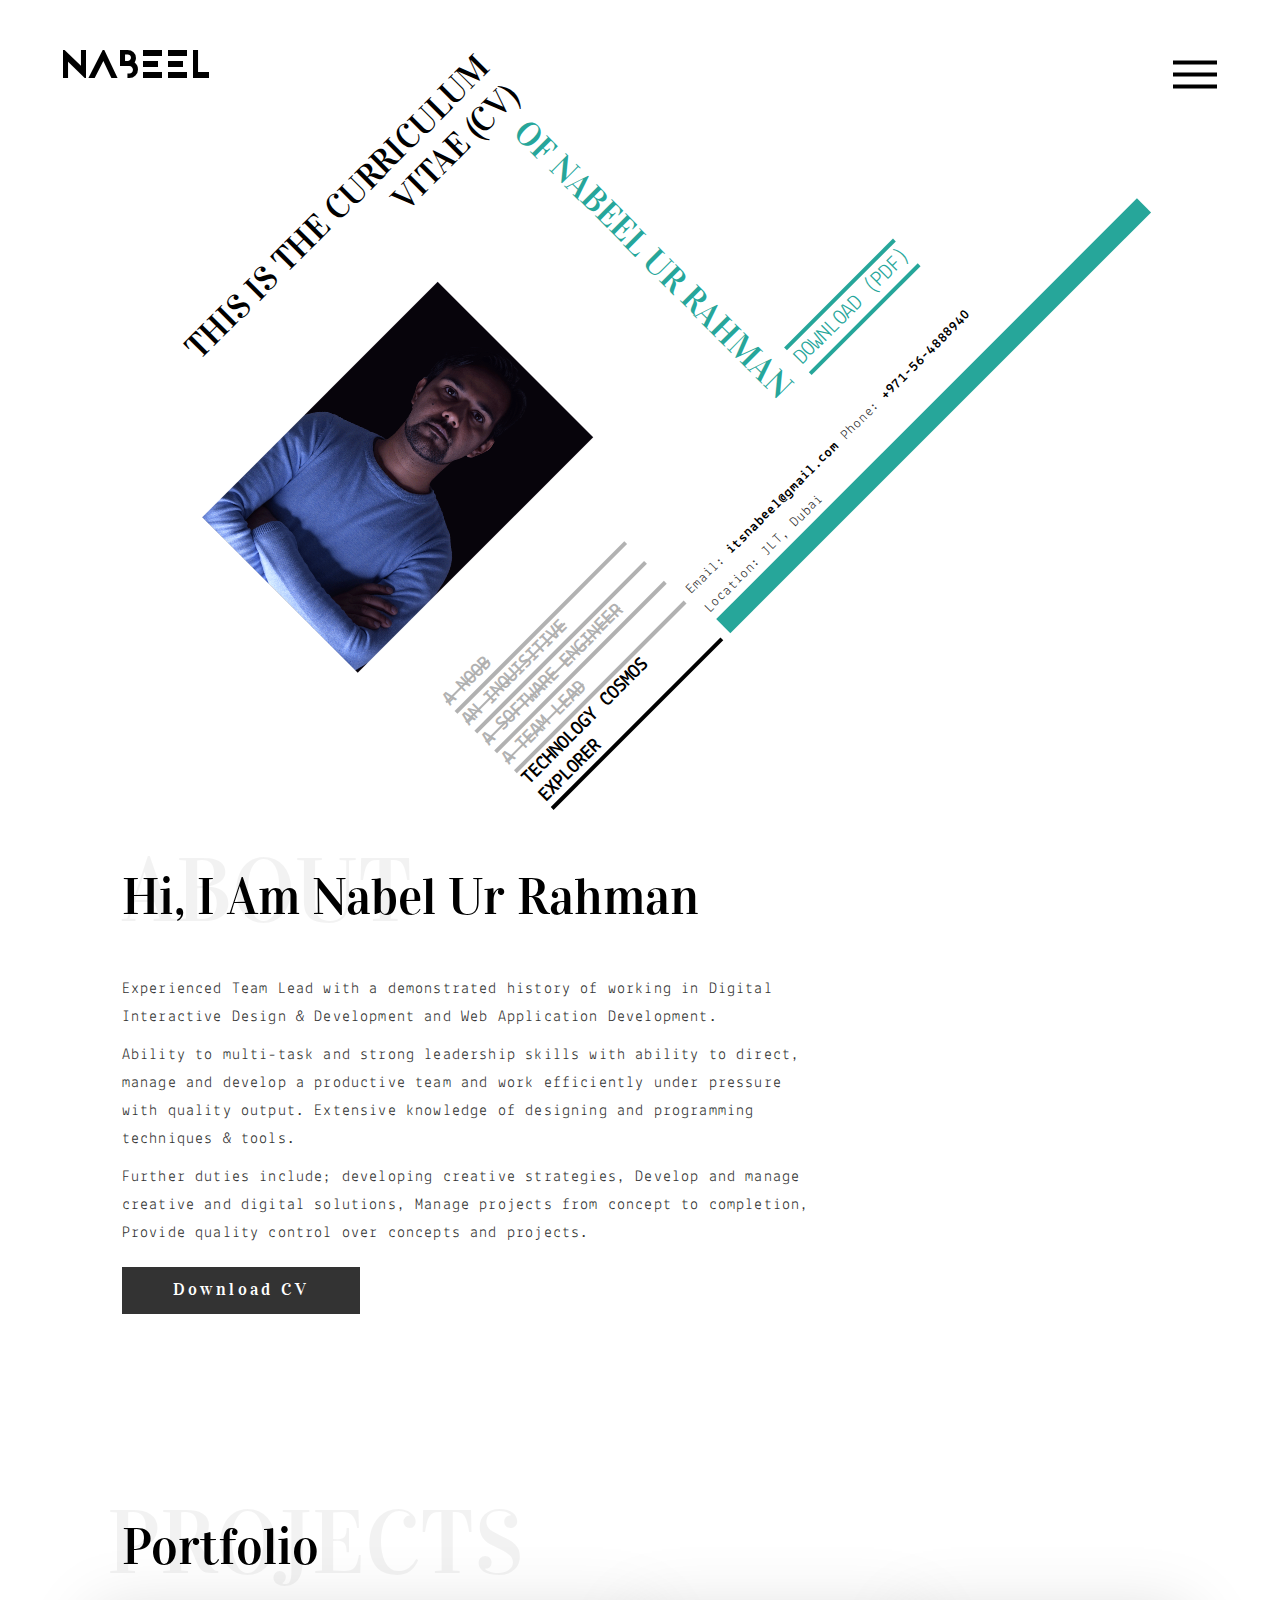
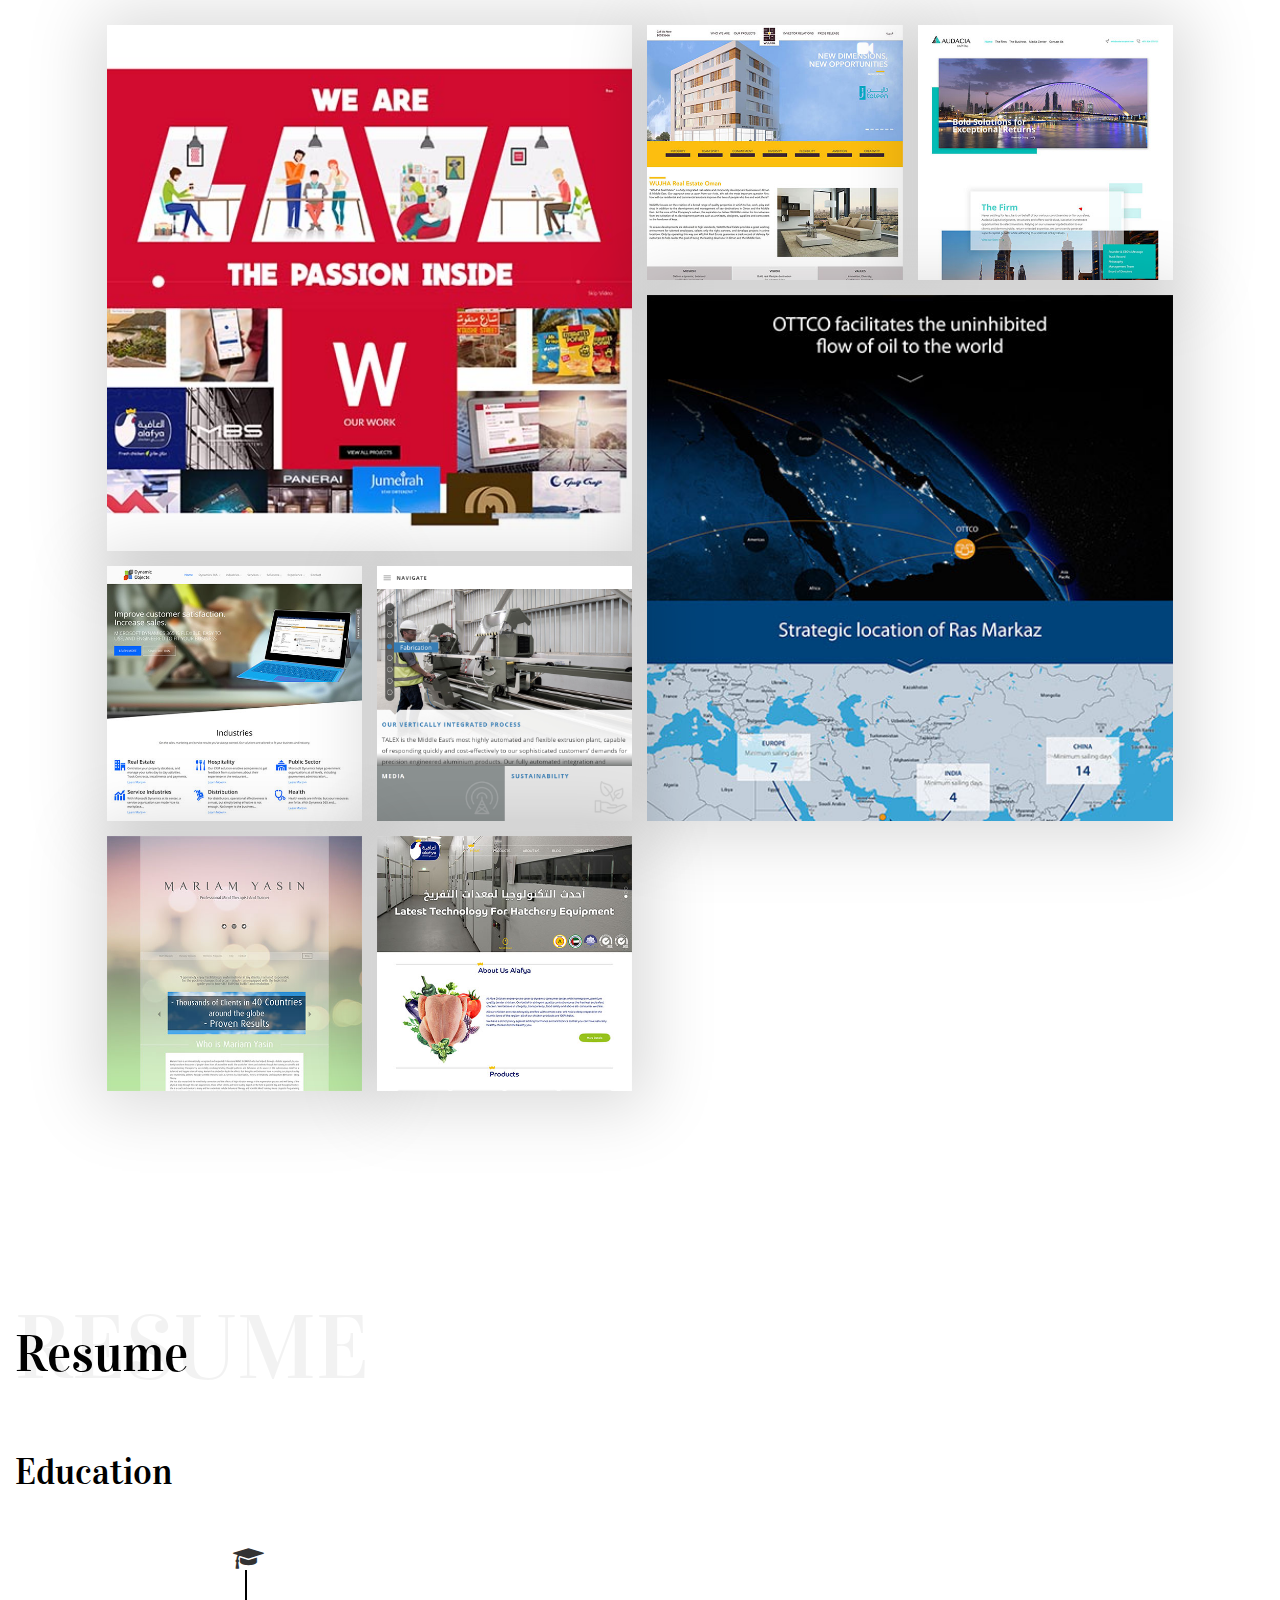
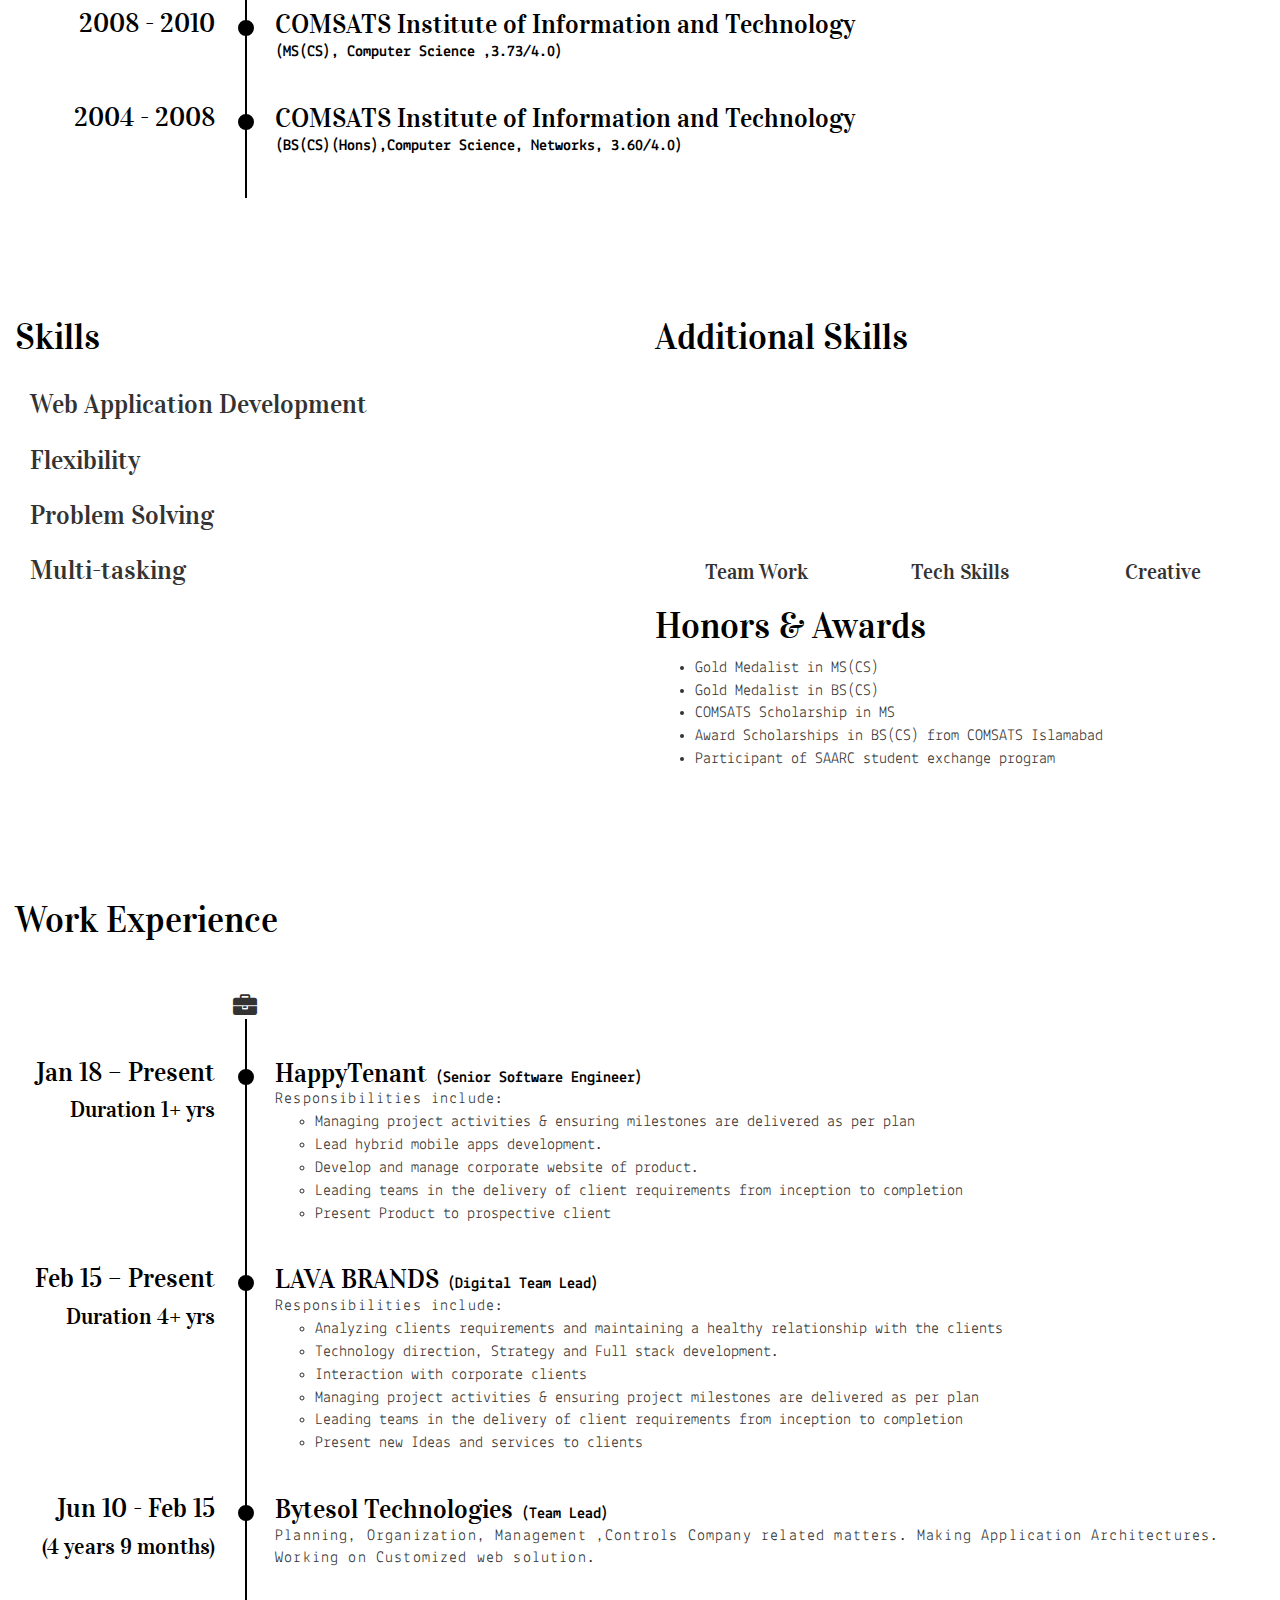
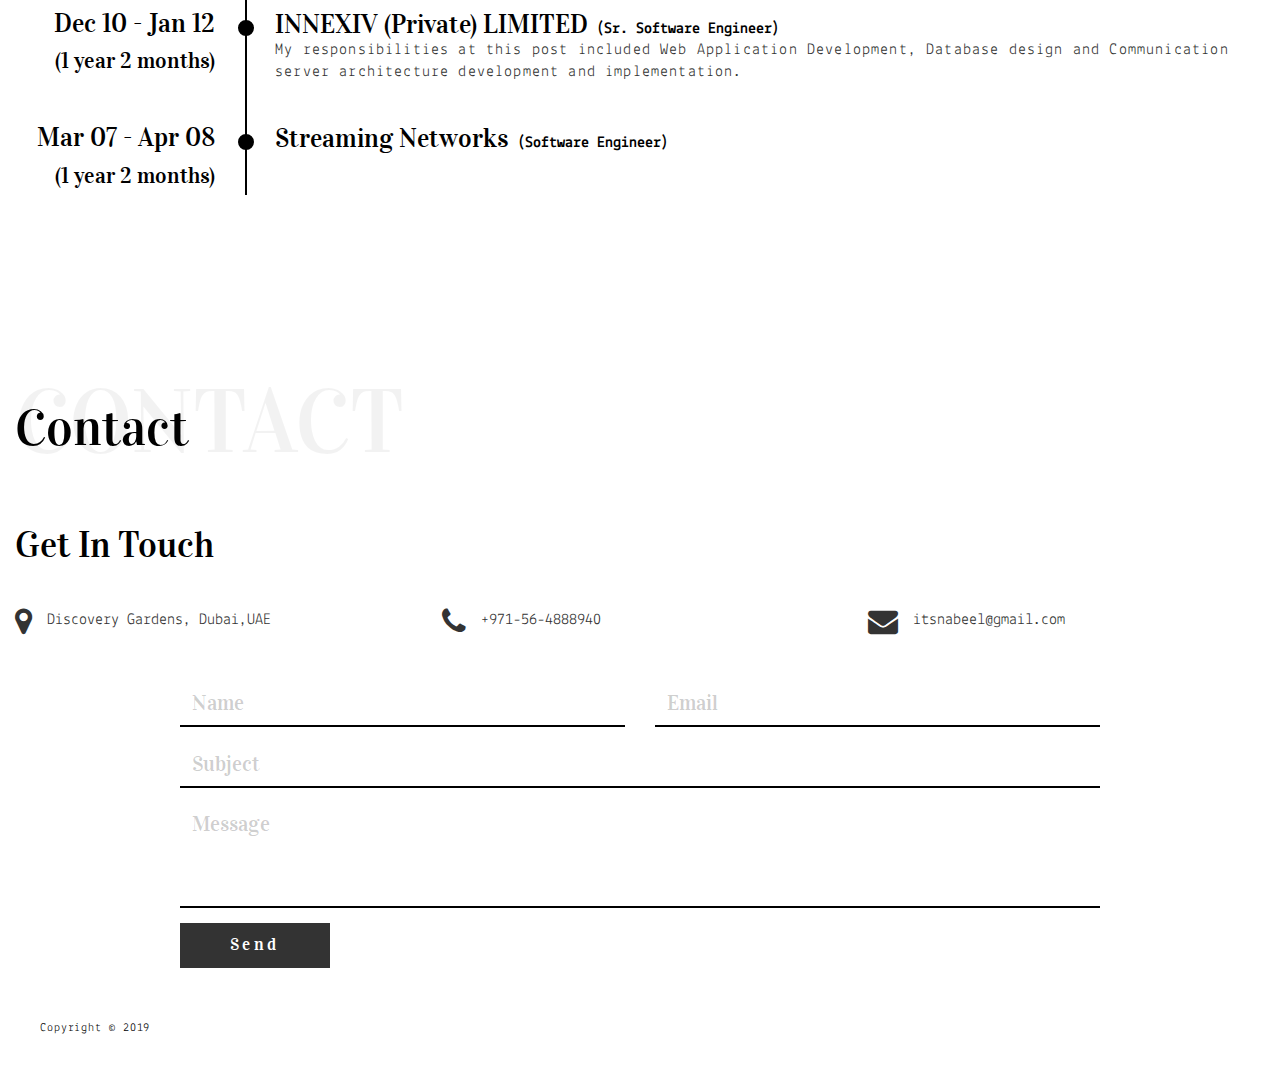
==== commit 98d365e1: "desktop done" ====
--- a/index.html
+++ b/index.html
@@ -884,6 +884,93 @@
         </div>
     </section>
 
+    <!-- Contact section
+================================================== -->
+    <section id="contact">
+        <!--<a href="#" class="anchor" id="about"></a>-->
+        <div class="container-fluid">
+            <div class="row">
+                <div class="col-md-12 page-title">
+                    <h2 class="sec-title">Contact<span>Contact</span></h2>
+                </div>
+
+
+                <div class="col-md-12">
+                    <h3>Get In Touch</h3>
+
+                    <div class="row contact-info">
+                        <div class="col-md-4 col-xs-12">
+                            <span class="fa fa-map-marker"></span>
+                            <div>
+                                Discovery Gardens,
+                                Dubai,UAE
+                            </div>
+                        </div>
+                        <div class="col-md-4 col-xs-12">
+                            <span class="fa fa-phone"></span>
+                            <div>
+                                <a href="tel:+971564888940"> +971-56-4888940 </a>
+                            </div>
+                        </div>
+
+                        <div class="col-md-4 col-xs-12">
+                            <span class="fa fa-envelope"></span>
+                            <div>
+                                itsnabeel@gmail.com
+                            </div>
+                        </div>
+                    </div>
+
+                    <div class="row">
+                        <form method="post" action="https://formspree.io/itsnabeel@gmail.com">
+
+                            <div class="form-group col-md-6">
+                                <input type="text" class="form-control" name="name" id="name" placeholder="Name">
+                            </div>
+
+                            <div class="form-group col-md-6">
+                                <input type="email" class="form-control" name="email" id="email" placeholder="Email"
+                                    required>
+                            </div>
+
+                            <div class="form-group col-md-12">
+                                <input type="text" class="form-control" name="subject" id="subject"
+                                    placeholder="Subject">
+                            </div>
+                            <div class="form-group col-md-12">
+                                <textarea class="form-control" placeholder="Message" rows="3" name="message"></textarea>
+                            </div>
+
+                            <button type="submit" class="btn btn-default">Send</button>
+                        </form>
+                    </div>
+
+                </div>
+
+            </div>
+        </div>
+    </section>
+
+    <!-- Footer section
+================================================== -->
+    <footer>
+        <div class="container-fluid ">
+            <div class="row">
+
+                <ul class="social-icon text-center hidden">
+                    <li><a href="#" class="fa fa-facebook"></a></li>
+                    <li><a href="#" class="fa fa-twitter"></a></li>
+                    <li><a href="#" class="fa fa-dribbble"></a></li>
+                    <li><a href="#" class="fa fa-behance"></a></li>
+                </ul>
+
+                <p class="copy">Copyright © 2019</p>
+
+            </div>
+        </div>
+    </footer>
+
+
 
     <!-- jQuery local -->
     <script src="js/vendor/jquery-1.12.0.min.js"></script>
--- a/css/main.css
+++ b/css/main.css
@@ -1,2 +1,2 @@
-@font-face{font-family:"Jaapokkisubtract-Regular";src:url("../fonts/Jaapokkisubtract-Regular.eot?") format("eot"),url("../fonts/Jaapokkisubtract-Regular.woff2") format("woff2"),url("../fonts/Jaapokkisubtract-Regular.woff") format("woff"),url("../fonts/Jaapokkisubtract-Regular.ttf") format("truetype"),url("../fonts/Jaapokkisubtract-Regular.svg#Jaapokkisubtract-Regular") format("svg")}/*! HTML5 Boilerplate v5.3.0 | MIT License | https://html5boilerplate.com/ */html{color:#222}::-moz-selection{background:#b3d4fc;text-shadow:none}::selection{background:#b3d4fc;text-shadow:none}hr{display:block;height:1px;border:0;border-top:1px solid #ccc;margin:1em 0;padding:0}audio,canvas,iframe,img,svg,video{vertical-align:middle}fieldset{border:0;margin:0;padding:0}textarea{resize:vertical}.browserupgrade{margin:0.2em 0;background:#ccc;color:#000;padding:0.2em 0}.hidden{display:none !important}.visuallyhidden{border:0;clip:rect(0 0 0 0);height:1px;margin:-1px;overflow:hidden;padding:0;position:absolute;width:1px}.visuallyhidden.focusable:active,.visuallyhidden.focusable:focus{clip:auto;height:auto;margin:0;overflow:visible;position:static;width:auto}.invisible{visibility:hidden}.clearfix:before,.clearfix:after{content:" ";display:table}.clearfix:after{clear:both}@media print{*,*:before,*:after,*:first-letter,*:first-line{background:transparent !important;color:#000 !important;box-shadow:none !important;text-shadow:none !important}a,a:visited{text-decoration:underline}a[href]:after{content:" (" attr(href) ")"}abbr[title]:after{content:" (" attr(title) ")"}a[href^="#"]:after,a[href^="javascript:"]:after{content:""}pre,blockquote{border:1px solid #999;page-break-inside:avoid}thead{display:table-header-group}tr,img{page-break-inside:avoid}img{max-width:100% !important}p,h2,h3{orphans:3;widows:3}h2,h3{page-break-after:avoid}}html,body{background-color:#fff;font-family:'Lekton', sans-serif;font-size:62.5%}@media (min-width: 1500px){html,body{font-size:87.8906%}}body{opacity:0;-webkit-transition:opacity 1s ease-in;-moz-transition:opacity 1s ease-in;-o-transition:opacity 1s ease-in;-ms-transition:opacity 1s ease-in;transition:opacity 1s ease-in}body.loaded{opacity:1}h1,h2,h3,h4,h5{font-weight:300;font-family:'Vidaloka', serif;color:#000}h1{font-size:6.4rem}h2{font-size:5.1rem;margin-bottom:5rem}h3{font-size:3.60rem;color:#000}h4{font-size:2.5rem}p{font-size:1.56rem;line-height:1.8;letter-spacing:0.075em;-webkit-font-smoothing:antialiased}a,a:hover,a:focus{color:inherit;text-decoration:none;outline:0;-webkit-transition:all 0.25s ease-out;-moz-transition:all 0.25s ease-out;-ms-transition:all 0.25s ease-out;-o-transition:all 0.25s ease-out;transition:all 0.25s ease-out}.navbar-default{border:none;background-color:transparent}.navbar-default .navbar-toggle{border-color:transparent;display:block;float:left;-webkit-transform:scale(2);-moz-transform:scale(2);-ms-transform:scale(2);-o-transform:scale(2);transform:scale(2)}@media (max-width: 768px){.navbar-default .navbar-toggle{display:block !important}}.navbar-default .navbar-toggle:focus,.navbar-default .navbar-toggle:hover{background-color:transparent}.navbar-default .navbar-toggle .icon-bar{background-color:#000}.navbar-default .navbar-nav{float:none !important;margin:0px -15px}.navbar-default .navbar-nav>li{float:none}.navbar-default .navbar-nav>li>a{color:#000;padding-top:10px;padding-bottom:10px}.navbar-default .navbar-nav>li>a:focus{background-color:transparent;outline:none}.navbar-default .navbar-nav>.active>a{background-color:transparent;color:rgba(0,0,0,0.8)}.navbar-default .navbar-nav>.active>a:focus{background-color:transparent;color:rgba(0,0,0,0.6)}.navbar-default .navbar-nav>.active>a:hover{background-color:transparent;color:rgba(0,0,0,0.6)}.full-page-nav-container{position:fixed;background-color:transparent;z-index:9;left:0;top:0;width:100%;margin-bottom:0}.full-page-nav-container .container-fluid{padding:0}@media (max-width: 768px){.full-page-nav-container{-webkit-transition:all .4s ease;-moz-transition:all .4s ease;-ms-transition:all .4s ease;-o-transition:all .4s ease;transition:all .4s ease;position:fixed;z-index:99;left:0;top:0;width:100%;height:85px}.full-page-nav-container.sticky{-webkit-box-shadow:0 0 10px rgba(0,0,0,0.1);-moz-box-shadow:0 0 10px rgba(0,0,0,0.1);box-shadow:0 0 10px rgba(0,0,0,0.1);background-color:#fff}}.full-page-nav-container ul{background-color:#fff;text-align:center;font-size:6.4rem;font-family:'Vidaloka', serif;display:none}@media (max-width: 768px){.full-page-nav-container ul{font-size:4rem}}.full-page-nav-container ul li a{color:#000;line-height:normal;width:100%;height:100%;display:-ms-flexbox;display:-webkit-flex;display:flex;-ms-flex-align:center;-webkit-align-items:center;-webkit-box-align:center;justify-content:center;flex-direction:column;-webkit-transition:all .4s ease;-moz-transition:all .4s ease;-ms-transition:all .4s ease;-o-transition:all .4s ease;transition:all .4s ease}.full-page-nav-container ul li a>span{position:absolute;left:50%;top:50%;-webkit-transform:translate(-50%, -50%);-moz-transform:translate(-50%, -50%);-ms-transform:translate(-50%, -50%);-o-transform:translate(-50%, -50%);transform:translate(-50%, -50%);-webkit-transition:all 1s ease;-moz-transition:all 1s ease;-ms-transition:all 1s ease;-o-transition:all 1s ease;transition:all 1s ease;opacity:0;font-size:9.0rem;color:rgba(0,0,0,0.1)}@media (max-width: 768px){.full-page-nav-container ul li a>span{font-size:5.0rem}}.full-page-nav-container ul li a:hover{-webkit-transition:all .4s ease;-moz-transition:all .4s ease;-ms-transition:all .4s ease;-o-transition:all .4s ease;transition:all .4s ease;color:rgba(0,0,0,0.8);background-color:transparent}.full-page-nav-container ul li a:hover>span{opacity:1;letter-spacing:0.25em}@media (max-width: 991px){.full-page-nav-container ul li a:hover>span{display:none}}.full-page-nav-container .navbar-header{float:none}@media (max-width: 768px){.full-page-nav-container .navbar-header{float:left}}.full-page-nav-container .navbar-collapse{box-shadow:inset 0 1px 0 rgba(255,255,255,0.1);-webkit-transition:all .6s ease-out;-moz-transition:all .6s ease-out;-ms-transition:all .6s ease-out;-o-transition:all .6s ease-out;transition:all .6s ease-out}.full-page-nav-container .navbar-collapse ul{height:100vh}@media (max-width: 768px){.full-page-nav-container .navbar-collapse ul{height:95%}}.full-page-nav-container .navbar-collapse ul li{border-bottom:1px solid rgba(0,0,0,0.1);border-right:1px solid rgba(0,0,0,0.1);height:50vh;width:50%;float:left;overflow:hidden}.full-page-nav-container .navbar-collapse ul li a{-webkit-transition:all .4s ease;-moz-transition:all .4s ease;-ms-transition:all .4s ease;-o-transition:all .4s ease;transition:all .4s ease;-webkit-transform:translate(0%, -100%);-moz-transform:translate(0%, -100%);-ms-transform:translate(0%, -100%);-o-transform:translate(0%, -100%);transform:translate(0%, -100%)}.full-page-nav-container .navbar-collapse.collapse{opacity:0;-webkit-transition:all .4s ease;-moz-transition:all .4s ease;-ms-transition:all .4s ease;-o-transition:all .4s ease;transition:all .4s ease}.full-page-nav-container .navbar-collapse.collapse.in{opacity:1;z-index:999}.full-page-nav-container .navbar-collapse.collapse.in ul{display:block}.full-page-nav-container .navbar-collapse.collapse.in ul li{overflow:hidden}.full-page-nav-container .navbar-collapse.collapse.in ul li a{-webkit-transform:translate(0%, 0%);-moz-transform:translate(0%, 0%);-ms-transform:translate(0%, 0%);-o-transform:translate(0%, 0%);transform:translate(0%, 0%);color:#000}.navbar-toggle{z-index:99999999;display:block;position:fixed;right:63px;top:50px;height:47px;border-radius:0;margin:0;-webkit-transition:all .4s ease;-moz-transition:all .4s ease;-ms-transition:all .4s ease;-o-transition:all .4s ease;transition:all .4s ease}@media (max-width: 768px){.navbar-toggle{top:20px;right:25px}}.navbar-toggle span{-webkit-transition:all .4s ease;-moz-transition:all .4s ease;-ms-transition:all .4s ease;-o-transition:all .4s ease;transition:all .4s ease;background-color:#000;width:30px;height:4px}.navbar-toggle .icon-bar{border-radius:0;color:#000}.navbar-toggle .icon-bar:nth-child(2){-webkit-transform:rotate(45deg);-ms-transform:rotate(45deg);-o-transform:rotate(45deg);transform:rotate(45deg);transform-origin:10% 10%}.navbar-toggle .icon-bar:nth-child(3){opacity:0}.navbar-toggle .icon-bar:last-child{-webkit-transform:rotate(-45deg);-ms-transform:rotate(-45deg);-o-transform:rotate(-45deg);transform:rotate(-45deg);transform-origin:10% 90%}.navbar-toggle.collapsed .icon-bar:nth-child(2){-webkit-transform:rotate(0deg);-ms-transform:rotate(0deg);-o-transform:rotate(0deg);transform:rotate(0deg)}.navbar-toggle.collapsed .icon-bar:nth-child(3){opacity:1}.navbar-toggle.collapsed .icon-bar:last-child{-webkit-transform:rotate(0deg);-ms-transform:rotate(0deg);-o-transform:rotate(0deg);transform:rotate(0deg)}.logo{position:fixed;font-family:Jaapokkisubtract-Regular;font-size:4rem;float:left;left:60px;top:40px;color:#000;z-index:9999}@media (max-width: 768px){.logo{left:20px;top:20px}}.wrap{-webkit-transition:all .4s ease;-moz-transition:all .4s ease;-ms-transition:all .4s ease;-o-transition:all .4s ease;transition:all .4s ease;-webkit-transform-origin:center center;-moz-transform-origin:center center;-ms-transform-origin:center center;-o-transform-origin:center center;transform-origin:center center}@media (max-width: 991px){.wrap{width:100vw}}.wrap.zoomout{-webkit-transform:scale(0.8);-moz-transform:scale(0.8);-ms-transform:scale(0.8);-o-transform:scale(0.8);transform:scale(0.8);transform-origin:center}.wrap>section{color:#000}@media (max-width: 768px){.wrap>section{overflow:hidden}}section{font-size:1.6rem;margin:15rem 0}.page-title{margin-top:35px}@media (max-width: 991px){.page-title{margin:130px 0 80px}}.bottom-gradient{background:-moz-linear-gradient(top, rgba(255,255,255,0) 0%, #fff 100%);background:-webkit-linear-gradient(top, rgba(255,255,255,0) 0%, #fff 100%);background:linear-gradient(to bottom, rgba(255,255,255,0) 0%, #fff 100%);position:absolute;bottom:0;left:0;right:0;height:110px}.main-title{height:100vh;display:-ms-flexbox;display:-webkit-flex;display:flex;-webkit-flex-direction:column;-ms-flex-direction:column;flex-direction:column;-webkit-justify-content:center;-ms-flex-pack:center;justify-content:center;-webkit-align-content:center;-ms-flex-line-pack:center;align-content:center;-webkit-align-items:center;-ms-flex-align:center;align-items:center}.main-title .ico_scroll{margin-bottom:30px}.main-title .title{margin-top:auto}.main-title .sub-title{margin-bottom:auto}.title{margin-bottom:0.15em}.sub-title{font-size:2.56rem}.typed-cursor{opacity:1;-webkit-animation:blink 0.7s infinite;-moz-animation:blink 0.7s infinite;animation:blink 0.7s infinite}@keyframes blink{0%{opacity:1}50%{opacity:0}100%{opacity:1}}@-webkit-keyframes blink{0%{opacity:1}50%{opacity:0}100%{opacity:1}}@-moz-keyframes blink{0%{opacity:1}50%{opacity:0}100%{opacity:1}}#typed-title,#typed-sub-title{display:none}#about{margin-top:25rem}#about .container-fluid{max-width:1400px}@media (max-width: 1368px){#about .container-fluid{max-width:83.33%}}@media (max-width: 991px){#about .container-fluid{max-width:100%}}#about h2{position:relative}#about h2 span{text-transform:uppercase;position:absolute;left:0;top:-.3em;font-size:9.0rem;color:rgba(0,0,0,0.05);-webkit-transition:all 1s ease;-moz-transition:all 1s ease;-ms-transition:all 1s ease;-o-transition:all 1s ease;transition:all 1s ease}@media (max-width: 991px){#about h2 span{right:auto;left:0}}#about h2.expand span{letter-spacing:0.3em}@media (max-width: 1400px){#about .about-copy{max-width:700px}}@media (max-width: 991px){#about .about-copy{margin-top:80px;text-align:center}#about .about-copy p{text-align:left}#about .about-copy h2{text-align:left}}.profile-img{position:relative;text-align:right;display:inline-block;margin-right:15%}@media (max-width: 768px){.profile-img{margin:50px 15% 45px 0}}.profile-img img{height:auto;z-index:2;position:relative;max-width:100%;width:100%}.profile-img:before{content:'';position:absolute;z-index:1;border:15px solid rgba(0,0,0,0.05);width:92%;height:120%;left:20%;top:-10%}#portfolio .container-fluid{max-width:1400px}@media (min-width: 992px) and (max-width: 1368px){#portfolio .container-fluid{max-width:83.33%}}#portfolio .content-container{width:100%}#portfolio h2 span{text-transform:uppercase;position:absolute;left:0;top:-.5rem;font-size:9rem;color:rgba(0,0,0,0.05);font-family:'Vidaloka', serif;z-index:0;-webkit-transition:all 1s ease;-moz-transition:all 1s ease;-ms-transition:all 1s ease;-o-transition:all 1s ease;transition:all 1s ease}@media (max-width: 991px){#portfolio h2 span{top:10px;line-height:1.1}}#portfolio h2.expand span{letter-spacing:0.3em}#portfolio .filter{font-family:'Vidaloka', serif;font-size:2.14rem;position:relative;margin-bottom:45px;margin-top:100px}@media (max-width: 1500px){#portfolio .filter{margin-top:20px}}@media (max-width: 991px){#portfolio .filter{padding-top:20px}}#portfolio .filter .back-heading{text-transform:uppercase;position:absolute;left:0;top:-.5em;font-size:9rem;color:rgba(0,0,0,0.05);font-family:'Vidaloka', serif;z-index:0;-webkit-transition:all 1s ease;-moz-transition:all 1s ease;-ms-transition:all 1s ease;-o-transition:all 1s ease;transition:all 1s ease}@media (max-width: 991px){#portfolio .filter .back-heading{top:10px;line-height:1.1}}#portfolio .filter .back-heading.expand{letter-spacing:0.3em}#portfolio .filter>div{float:left;padding-right:65px}@media (max-width: 991px){#portfolio .filter>div{width:50%;padding-right:0}#portfolio .filter>div a{line-height:2}}#portfolio .filter a{color:rgba(0,0,0,0.8);z-index:1;position:relative}#portfolio .filter a:hover{color:#000}#portfolio .filter a.active{color:#000;border-bottom:2px solid #000}#portfolio .projects{padding:0;margin:0;padding-bottom:30px;display:grid;grid-template-columns:repeat(auto-fit, minmax(300px, 1fr));grid-gap:1.5rem}#portfolio .projects .project-sizer{width:25%}@media (max-width: 991px){#portfolio .projects{max-height:65vh;overflow:hidden}}#portfolio .projects>div{position:relative;box-shadow:2px 2px 65px 14px rgba(0,0,0,0.15);-webkit-transition:all 1s ease;-moz-transition:all 1s ease;-ms-transition:all 1s ease;-o-transition:all 1s ease;transition:all 1s ease;transition-timing-function:cubic-bezier(0.25, 0.1, 0.2, 1)}#portfolio .projects>div .fa{position:absolute;right:30px;top:15px;color:#fff}#portfolio .projects>div .overlay{position:absolute;left:0px;top:0;width:100%;height:100%;background-color:rgba(0,0,0,0.7);opacity:0;color:#fff;flex-direction:column;display:-ms-flexbox;display:-webkit-flex;display:flex;justify-content:center;text-align:center;-webkit-transition:all .4s ease;-moz-transition:all .4s ease;-ms-transition:all .4s ease;-o-transition:all .4s ease;transition:all .4s ease}#portfolio .projects>div .overlay>div{-webkit-transform:translate(0, 50%);-moz-transform:translate(0, 50%);-ms-transform:translate(0, 50%);-o-transform:translate(0, 50%);transform:translate(0, 50%);-webkit-transition:all .4s ease;-moz-transition:all .4s ease;-ms-transition:all .4s ease;-o-transition:all .4s ease;transition:all .4s ease}#portfolio .projects>div .overlay .project-title{font-family:'Vidaloka', serif;font-size:2.1rem;line-height:1}#portfolio .projects>div .overlay .details{font-size:1.2rem}#portfolio .projects>div .overlay .line{position:absolute;width:4px;height:0;margin-left:-2px;left:50%;bottom:0;background-color:#fff;-webkit-transition:all .4s ease;-moz-transition:all .4s ease;-ms-transition:all .4s ease;-o-transition:all .4s ease;transition:all .4s ease}#portfolio .projects>div .overlay p{margin-bottom:0}#portfolio .projects>div .overlay a{display:block;height:100%;width:100%;position:absolute}@media (max-width: 768px){#portfolio .projects>div{padding:2px;margin:0}#portfolio .projects>div .overlay{width:calc(100% - 4px);height:calc(100% - 4px);left:2px;top:2px;opacity:1;background-color:rgba(0,0,0,0.3)}}#portfolio .projects>div:hover{box-shadow:2px 2px 10px rgba(0,0,0,0.25);transform:scale(0.95)}#portfolio .projects>div:hover .overlay{opacity:1}#portfolio .projects>div:hover .overlay>div{-webkit-transform:translate(0, 10%);-moz-transform:translate(0, 10%);-ms-transform:translate(0, 10%);-o-transform:translate(0, 10%);transform:translate(0, 10%)}#portfolio .projects>div:hover .overlay .line{height:36%}#portfolio .projects img{width:100%}.popup{position:relative;padding:15px;margin:20px auto;width:90%;max-width:1500px;background-color:#fff;color:#000;-webkit-box-shadow:0 5px 55px rgba(0,0,0,0.4);-moz-box-shadow:0 5px 55px rgba(0,0,0,0.4);box-shadow:0 5px 55px rgba(0,0,0,0.4);display:-ms-flexbox;display:-webkit-flex;display:flex;-ms-flex-align:center;-webkit-align-items:center;-webkit-box-align:center;justify-content:center;align-items:center}@media (max-width: 767px){.popup{display:block}}.popup .item{max-height:70vh;overflow:hidden}.popup .image{padding:0}.popup .image .item>div{background:no-repeat top center;-webkit-background-size:cover;background-size:cover;width:100%;height:70vh;-webkit-transition:all 4s ease;-moz-transition:all 4s ease;-ms-transition:all 4s ease;-o-transition:all 4s ease;transition:all 4s ease}.popup .image .item>div:hover{background-position:bottom center}.popup .image img{width:100%}.popup .desc{font-size:1.4rem;margin-bottom:50px;line-height:1.66;letter-spacing:0.075em;padding-left:30px}.popup .desc h4{font-family:Vidaloka;color:#000;font-size:2.1rem;margin-bottom:0}.popup .desc .category{line-height:2;padding-bottom:20px}.popup .desc p{font-size:1.4rem;font-family:'Lekton', sans-serif;padding-bottom:10px}.popup .desc>span{display:block}.popup .desc>span span{font-family:Vidaloka}#resume .container-fluid{max-width:1400px}#resume h2,#resume h3{position:relative}#resume h2 span,#resume h3 span{text-transform:uppercase;position:absolute;left:0;top:-.3em;font-size:9.0rem;color:rgba(0,0,0,0.05);-webkit-transition:all 1s ease;-moz-transition:all 1s ease;-ms-transition:all 1s ease;-o-transition:all 1s ease;transition:all 1s ease}#resume h2.expand span,#resume h3.expand span{letter-spacing:0.3em}@media (max-width: 768px){#resume h2,#resume h3{padding-top:40px}#resume h2 span,#resume h3 span{top:.1em}}#resume .bar-title{margin-top:.7em;font-family:'Vidaloka', serif;font-size:2.6rem;clear:both}#resume .progress{box-shadow:none;background-color:transparent;border-radius:0;overflow:visible;font-family:'Vidaloka', serif;height:15px}#resume .bar{text-align:right;font-size:2.6rem;line-height:.8;position:relative;font-family:'Vidaloka', serif;-webkit-transition:none !important;transition:none !important}#resume .bar span{position:absolute;right:-90px;color:#000}#resume .progress-circle{font-family:'Vidaloka', serif;margin:20px auto;width:150px;height:150px;font-size:2.6rem;position:relative}#resume .progress-circle+div{font-size:2.1rem;font-family:'Vidaloka', serif;text-align:center}#resume #skills{margin-bottom:10rem}@media (max-width: 768px){#resume #skills{padding:20px 0}}.timeline{margin:78px 0 0 230px;list-style:none;position:relative;padding:40px 0;padding-left:30px}@media (max-width: 768px){.timeline{margin:60px 0 0 20px}}.timeline.work-timeline{margin-bottom:150px}@media (max-width: 768px){.timeline.work-timeline{margin-bottom:60px}}.timeline:before{content:' ';position:absolute;width:2px;height:100%;top:0;left:0;background:#000}.timeline>li:last-of-type{margin-bottom:0}.timeline>li{position:relative;margin-bottom:40px}.timeline>li:before{content:' ';position:absolute;height:16px;width:16px;border:solid 4px #000;background-color:#000;border-radius:50%;left:-37px;top:10px}.timeline>li>.timeline-content{position:relative;background:#fff}.timeline>li>.timeline-content>h4{margin:0;font-size:2.56rem;display:inline-block;font-family:'Vidaloka', serif}.timeline>li>.timeline-content>.period{font-size:2.56rem;font-family:'Vidaloka', serif;color:#000;position:absolute;right:100%;margin-right:60px;white-space:nowrap;top:-5px}@media (max-width: 768px){.timeline>li>.timeline-content>.period{position:static;margin-right:0}}.timeline>li>.timeline-content>span{font-family:'Lekton', sans-serif;font-weight:bold;color:#000;font-size:1.56rem}.timeline>li>.timeline-content>span:before{content:'('}.timeline>li>.timeline-content>span:after{content:')'}@media (max-width: 768px){.timeline>li>.timeline-content>span{display:block}}.timeline>li>.timeline-content>p{margin:0;font-size:1.56rem;line-height:1.4}.timeline>li:first-child{position:absolute;left:-0.5em;top:-1.1em;font-size:2.4rem}.timeline>li:first-child:before{display:none}#education{-webkit-transition:all .4s ease;-moz-transition:all .4s ease;-ms-transition:all .4s ease;-o-transition:all .4s ease;transition:all .4s ease;margin-bottom:10rem}#contact .container-fluid{max-width:1400px}#contact h2,#contact h3{position:relative}@media (max-width: 991px){#contact h2,#contact h3{padding-top:40px}}#contact h2 span,#contact h3 span{text-transform:uppercase;position:absolute;left:0;top:-.3em;font-size:9.0rem;color:rgba(0,0,0,0.05);-webkit-transition:all 1s ease;-moz-transition:all 1s ease;-ms-transition:all 1s ease;-o-transition:all 1s ease;transition:all 1s ease}@media (max-width: 991px){#contact h2 span,#contact h3 span{top:10px}}#contact h2.expand span,#contact h3.expand span{letter-spacing:0.3em}#contact form{font-family:'Vidaloka', serif;font-size:2.14rem;margin-top:50px}@media (max-width: 1500px){#contact form{margin-top:30px}}@media (min-width: 1500px){#contact form .form-group{margin-bottom:40px}}#contact form .form-control{border-radius:0;color:#000;background-color:#fff;border:none;border-bottom:2px solid #000;-webkit-box-shadow:none;-moz-box-shadow:none;box-shadow:none;height:46px;font-size:2.14rem}#contact form textarea.form-control{height:auto}#contact form input::-webkit-input-placeholder,#contact form textarea::-webkit-input-placeholder{color:rgba(0,0,0,0.2);font:inherit;font-size:2.14rem;transition:transform 0.3s ease-in-out, font-size 0.3s ease-in-out, visibility 0.3s ease-in-out}#contact form input,#contact form textarea{resize:none;overflow:hidden}#contact form input:focus::-webkit-input-placeholder,#contact form textarea:focus::-webkit-input-placeholder{color:#000}#contact form input:focus,#contact form input:valid,#contact form textarea:focus,#contact form textarea:valid{box-shadow:none;outline:none;background-position:0 0}#contact form input:focus::-webkit-input-placeholder,#contact form input:valid::-webkit-input-placeholder,#contact form textarea:focus::-webkit-input-placeholder,#contact form textarea:valid::-webkit-input-placeholder{opacity:1}#contact form .btn{margin-top:0;margin-left:15px;border:0}@media (max-width: 991px){#contact form .btn{margin:0 auto;display:block}}#contact .contact-info{margin-top:40px}#contact .contact-info>div{margin-bottom:15px}#contact .contact-info>div span{font-size:4.0rem;float:left;margin-right:20px;width:60px}@media (max-width: 991px){#contact .contact-info>div span{margin-right:0}}#contact .contact-info>div>div{float:left}#contact .contact-info>div a{display:block}.btn{background-color:rgba(0,0,0,0.8);color:#fff;font-family:'Vidaloka', serif;border-radius:0;padding:10px 50px;font-size:1.7rem;-webkit-transition:all .4s ease;-moz-transition:all .4s ease;-ms-transition:all .4s ease;-o-transition:all .4s ease;transition:all .4s ease;letter-spacing:0.2em;margin-top:30px}@media (max-width: 1500px){.btn{margin-top:10px}}.btn:hover,.btn:focus,.btn:active{color:#fff !important;background-color:#000 !important;outline:none !important}.round-btn{font-size:1.4rem;position:relative;border-radius:30px;margin-top:20px;display:inline-block;font-family:'Vidaloka', serif}.round-btn .txt{display:block;clear:both;line-height:1}.floating{animation-name:floating;-webkit-animation-name:floating;animation-duration:1.5s;-webkit-animation-duration:1.5s;animation-iteration-count:infinite;-webkit-animation-iteration-count:infinite}@keyframes floating{0%{transform:translateY(0%)}50%{transform:translateY(8%)}100%{transform:translateY(0%)}}@-webkit-keyframes floating{0%{-webkit-transform:translateY(0%)}50%{-webkit-transform:translateY(8%)}100%{-webkit-transform:translateY(0%)}}footer{position:fixed;width:100%;padding-bottom:30px;bottom:0;background-color:transparent}@media (max-width: 991px){footer{position:relative;float:left;padding:100px 0 0 0}}.social-icon{padding:0;margin:0}.social-icon li{list-style:none;display:inline-block}.social-icon li a{color:#000;font-size:2.5rem;text-align:center;text-decoration:none;transition:all 0.4s ease-in-out;padding:0;margin:0 25px}.social-icon li a:hover{color:rgba(0,0,0,0.8)}.copy{font-size:1.2rem;position:absolute;left:40px;bottom:30px;margin-bottom:0;color:#000}@media (max-width: 991px){.copy{position:relative;text-align:center;left:auto;padding:50px 0 0 0}}.back-to-top{position:fixed;right:50px;bottom:30px;z-index:999;font-size:2.8rem;opacity:0;color:#000;-webkit-transition:all 1s ease;-moz-transition:all 1s ease;-ms-transition:all 1s ease;-o-transition:all 1s ease;transition:all 1s ease}.back-to-top.visible{opacity:1}header{display:grid;width:66vw;margin:auto;grid-template-columns:auto 1fr 1fr 1fr 0.5fr;grid-template-rows:auto 1fr 1fr auto auto;grid-gap:1rem;transform:rotate(-45deg)}header h1{font-size:calc(1.1rem + 1.8vw);margin:0;line-height:1.2;text-transform:uppercase}header h1:nth-child(1){grid-column:1/4;text-align:right}header h1:nth-child(2){grid-column:3/4;grid-row:2/5;text-align:left;writing-mode:vertical-rl;justify-self:end;color:#26A69A}header .btn-download{grid-column:4/6;grid-row:4;border-top:4px solid #26A69A;border-bottom:4px solid #26A69A;align-self:start;justify-self:start;color:#26A69A;text-transform:uppercase;font-size:22PX;text-decoration:none}header .nabeel-photo{grid-row:2/4;grid-column:2/3;transform:rotate(90deg)}header .nabeel-photo img{max-width:220px}header .contact-info{grid-row:5;grid-column:3/6;border-bottom:20px solid #26A69A;align-self:end;font-size:18PX;font-weight:300}header .contact-info p{margin:0;font-size:14px;display:inline-block}header .contact-info p:last-child{display:block}header .contact-info p a{font-weight:bold;color:#000000}header .pull-messages{grid-column:1/3;grid-row:4/6;line-height:1.2;align-self:end}header .pull-messages ul{margin:0;padding:0;list-style:none;font-weight:bold;text-transform:uppercase;font-size:20px}header .pull-messages p{margin:.5rem}header ul li{border-bottom:4px solid #000000;text-decoration:line-through;color:#000000;opacity:.3}header ul li:last-child{text-decoration:none;opacity:1}header main{display:grid;grid-template-columns:repeat(auto-fit, minmax(100px, 1fr));grid-gap:1rem;grid-auto-flow:dense}header .big{grid-row:span 2;grid-column:span 2}header img{width:100%}
+@font-face{font-family:"Jaapokkisubtract-Regular";src:url("../fonts/Jaapokkisubtract-Regular.eot?") format("eot"),url("../fonts/Jaapokkisubtract-Regular.woff2") format("woff2"),url("../fonts/Jaapokkisubtract-Regular.woff") format("woff"),url("../fonts/Jaapokkisubtract-Regular.ttf") format("truetype"),url("../fonts/Jaapokkisubtract-Regular.svg#Jaapokkisubtract-Regular") format("svg")}/*! HTML5 Boilerplate v5.3.0 | MIT License | https://html5boilerplate.com/ */html{color:#222}::-moz-selection{background:#b3d4fc;text-shadow:none}::selection{background:#b3d4fc;text-shadow:none}hr{display:block;height:1px;border:0;border-top:1px solid #ccc;margin:1em 0;padding:0}audio,canvas,iframe,img,svg,video{vertical-align:middle}fieldset{border:0;margin:0;padding:0}textarea{resize:vertical}.browserupgrade{margin:0.2em 0;background:#ccc;color:#000;padding:0.2em 0}.hidden{display:none !important}.visuallyhidden{border:0;clip:rect(0 0 0 0);height:1px;margin:-1px;overflow:hidden;padding:0;position:absolute;width:1px}.visuallyhidden.focusable:active,.visuallyhidden.focusable:focus{clip:auto;height:auto;margin:0;overflow:visible;position:static;width:auto}.invisible{visibility:hidden}.clearfix:before,.clearfix:after{content:" ";display:table}.clearfix:after{clear:both}@media print{*,*:before,*:after,*:first-letter,*:first-line{background:transparent !important;color:#000 !important;box-shadow:none !important;text-shadow:none !important}a,a:visited{text-decoration:underline}a[href]:after{content:" (" attr(href) ")"}abbr[title]:after{content:" (" attr(title) ")"}a[href^="#"]:after,a[href^="javascript:"]:after{content:""}pre,blockquote{border:1px solid #999;page-break-inside:avoid}thead{display:table-header-group}tr,img{page-break-inside:avoid}img{max-width:100% !important}p,h2,h3{orphans:3;widows:3}h2,h3{page-break-after:avoid}}html,body{background-color:#fff;font-family:'Lekton', sans-serif;font-size:62.5%}@media (min-width: 1500px){html,body{font-size:87.8906%}}body{opacity:0;-webkit-transition:opacity 1s ease-in;-moz-transition:opacity 1s ease-in;-o-transition:opacity 1s ease-in;-ms-transition:opacity 1s ease-in;transition:opacity 1s ease-in}body.loaded{opacity:1}h1,h2,h3,h4,h5{font-weight:300;font-family:'Vidaloka', serif;color:#000}h1{font-size:6.4rem}h2{font-size:5.1rem;margin-bottom:5rem}h3{font-size:3.60rem;color:#000}h4{font-size:2.5rem}p{font-size:1.56rem;line-height:1.8;letter-spacing:0.075em;-webkit-font-smoothing:antialiased}a,a:hover,a:focus{color:inherit;text-decoration:none;outline:0;-webkit-transition:all 0.25s ease-out;-moz-transition:all 0.25s ease-out;-ms-transition:all 0.25s ease-out;-o-transition:all 0.25s ease-out;transition:all 0.25s ease-out}.navbar-default{border:none;background-color:transparent}.navbar-default .navbar-toggle{border-color:transparent;display:block;float:left;-webkit-transform:scale(2);-moz-transform:scale(2);-ms-transform:scale(2);-o-transform:scale(2);transform:scale(2)}@media (max-width: 768px){.navbar-default .navbar-toggle{display:block !important}}.navbar-default .navbar-toggle:focus,.navbar-default .navbar-toggle:hover{background-color:transparent}.navbar-default .navbar-toggle .icon-bar{background-color:#000}.navbar-default .navbar-nav{float:none !important;margin:0px -15px}.navbar-default .navbar-nav>li{float:none}.navbar-default .navbar-nav>li>a{color:#000;padding-top:10px;padding-bottom:10px}.navbar-default .navbar-nav>li>a:focus{background-color:transparent;outline:none}.navbar-default .navbar-nav>.active>a{background-color:transparent;color:rgba(0,0,0,0.8)}.navbar-default .navbar-nav>.active>a:focus{background-color:transparent;color:rgba(0,0,0,0.6)}.navbar-default .navbar-nav>.active>a:hover{background-color:transparent;color:rgba(0,0,0,0.6)}.full-page-nav-container{position:fixed;background-color:transparent;z-index:9;left:0;top:0;width:100%;margin-bottom:0}.full-page-nav-container .container-fluid{padding:0}@media (max-width: 768px){.full-page-nav-container{-webkit-transition:all .4s ease;-moz-transition:all .4s ease;-ms-transition:all .4s ease;-o-transition:all .4s ease;transition:all .4s ease;position:fixed;z-index:99;left:0;top:0;width:100%;height:85px}.full-page-nav-container.sticky{-webkit-box-shadow:0 0 10px rgba(0,0,0,0.1);-moz-box-shadow:0 0 10px rgba(0,0,0,0.1);box-shadow:0 0 10px rgba(0,0,0,0.1);background-color:#fff}}.full-page-nav-container ul{background-color:#fff;text-align:center;font-size:6.4rem;font-family:'Vidaloka', serif;display:none}@media (max-width: 768px){.full-page-nav-container ul{font-size:4rem}}.full-page-nav-container ul li a{color:#000;line-height:normal;width:100%;height:100%;display:-ms-flexbox;display:-webkit-flex;display:flex;-ms-flex-align:center;-webkit-align-items:center;-webkit-box-align:center;justify-content:center;flex-direction:column;-webkit-transition:all .4s ease;-moz-transition:all .4s ease;-ms-transition:all .4s ease;-o-transition:all .4s ease;transition:all .4s ease}.full-page-nav-container ul li a>span{position:absolute;left:50%;top:50%;-webkit-transform:translate(-50%, -50%);-moz-transform:translate(-50%, -50%);-ms-transform:translate(-50%, -50%);-o-transform:translate(-50%, -50%);transform:translate(-50%, -50%);-webkit-transition:all 1s ease;-moz-transition:all 1s ease;-ms-transition:all 1s ease;-o-transition:all 1s ease;transition:all 1s ease;opacity:0;font-size:9.0rem;color:rgba(0,0,0,0.1)}@media (max-width: 768px){.full-page-nav-container ul li a>span{font-size:5.0rem}}.full-page-nav-container ul li a:hover{-webkit-transition:all .4s ease;-moz-transition:all .4s ease;-ms-transition:all .4s ease;-o-transition:all .4s ease;transition:all .4s ease;color:rgba(0,0,0,0.8);background-color:transparent}.full-page-nav-container ul li a:hover>span{opacity:1;letter-spacing:0.25em}@media (max-width: 991px){.full-page-nav-container ul li a:hover>span{display:none}}.full-page-nav-container .navbar-header{float:none}@media (max-width: 768px){.full-page-nav-container .navbar-header{float:left}}.full-page-nav-container .navbar-collapse{box-shadow:inset 0 1px 0 rgba(255,255,255,0.1);-webkit-transition:all .6s ease-out;-moz-transition:all .6s ease-out;-ms-transition:all .6s ease-out;-o-transition:all .6s ease-out;transition:all .6s ease-out}.full-page-nav-container .navbar-collapse ul{height:100vh}@media (max-width: 768px){.full-page-nav-container .navbar-collapse ul{height:95%}}.full-page-nav-container .navbar-collapse ul li{border-bottom:1px solid rgba(0,0,0,0.1);border-right:1px solid rgba(0,0,0,0.1);height:50vh;width:50%;float:left;overflow:hidden}.full-page-nav-container .navbar-collapse ul li a{-webkit-transition:all .4s ease;-moz-transition:all .4s ease;-ms-transition:all .4s ease;-o-transition:all .4s ease;transition:all .4s ease;-webkit-transform:translate(0%, -100%);-moz-transform:translate(0%, -100%);-ms-transform:translate(0%, -100%);-o-transform:translate(0%, -100%);transform:translate(0%, -100%)}.full-page-nav-container .navbar-collapse.collapse{opacity:0;-webkit-transition:all .4s ease;-moz-transition:all .4s ease;-ms-transition:all .4s ease;-o-transition:all .4s ease;transition:all .4s ease}.full-page-nav-container .navbar-collapse.collapse.in{opacity:1;z-index:999}.full-page-nav-container .navbar-collapse.collapse.in ul{display:block}.full-page-nav-container .navbar-collapse.collapse.in ul li{overflow:hidden}.full-page-nav-container .navbar-collapse.collapse.in ul li a{-webkit-transform:translate(0%, 0%);-moz-transform:translate(0%, 0%);-ms-transform:translate(0%, 0%);-o-transform:translate(0%, 0%);transform:translate(0%, 0%);color:#000}.navbar-toggle{z-index:99999999;display:block;position:fixed;right:63px;top:50px;height:47px;border-radius:0;margin:0;-webkit-transition:all .4s ease;-moz-transition:all .4s ease;-ms-transition:all .4s ease;-o-transition:all .4s ease;transition:all .4s ease}@media (max-width: 768px){.navbar-toggle{top:20px;right:25px}}.navbar-toggle span{-webkit-transition:all .4s ease;-moz-transition:all .4s ease;-ms-transition:all .4s ease;-o-transition:all .4s ease;transition:all .4s ease;background-color:#000;width:30px;height:4px}.navbar-toggle .icon-bar{border-radius:0;color:#000}.navbar-toggle .icon-bar:nth-child(2){-webkit-transform:rotate(45deg);-ms-transform:rotate(45deg);-o-transform:rotate(45deg);transform:rotate(45deg);transform-origin:10% 10%}.navbar-toggle .icon-bar:nth-child(3){opacity:0}.navbar-toggle .icon-bar:last-child{-webkit-transform:rotate(-45deg);-ms-transform:rotate(-45deg);-o-transform:rotate(-45deg);transform:rotate(-45deg);transform-origin:10% 90%}.navbar-toggle.collapsed .icon-bar:nth-child(2){-webkit-transform:rotate(0deg);-ms-transform:rotate(0deg);-o-transform:rotate(0deg);transform:rotate(0deg)}.navbar-toggle.collapsed .icon-bar:nth-child(3){opacity:1}.navbar-toggle.collapsed .icon-bar:last-child{-webkit-transform:rotate(0deg);-ms-transform:rotate(0deg);-o-transform:rotate(0deg);transform:rotate(0deg)}.logo{position:fixed;font-family:Jaapokkisubtract-Regular;font-size:4rem;float:left;left:60px;top:40px;color:#000;z-index:9999}@media (max-width: 768px){.logo{left:20px;top:20px}}.wrap{-webkit-transition:all .4s ease;-moz-transition:all .4s ease;-ms-transition:all .4s ease;-o-transition:all .4s ease;transition:all .4s ease;-webkit-transform-origin:center center;-moz-transform-origin:center center;-ms-transform-origin:center center;-o-transform-origin:center center;transform-origin:center center}@media (max-width: 991px){.wrap{width:100vw}}.wrap.zoomout{-webkit-transform:scale(0.8);-moz-transform:scale(0.8);-ms-transform:scale(0.8);-o-transform:scale(0.8);transform:scale(0.8);transform-origin:center}.wrap>section{color:#000}@media (max-width: 768px){.wrap>section{overflow:hidden}}section{font-size:1.6rem;margin:15rem 0}.page-title{margin-top:35px}@media (max-width: 991px){.page-title{margin:130px 0 80px}}.bottom-gradient{background:-moz-linear-gradient(top, rgba(255,255,255,0) 0%, #fff 100%);background:-webkit-linear-gradient(top, rgba(255,255,255,0) 0%, #fff 100%);background:linear-gradient(to bottom, rgba(255,255,255,0) 0%, #fff 100%);position:absolute;bottom:0;left:0;right:0;height:110px}.main-title{height:100vh;display:-ms-flexbox;display:-webkit-flex;display:flex;-webkit-flex-direction:column;-ms-flex-direction:column;flex-direction:column;-webkit-justify-content:center;-ms-flex-pack:center;justify-content:center;-webkit-align-content:center;-ms-flex-line-pack:center;align-content:center;-webkit-align-items:center;-ms-flex-align:center;align-items:center}.main-title .ico_scroll{margin-bottom:30px}.main-title .title{margin-top:auto}.main-title .sub-title{margin-bottom:auto}.title{margin-bottom:0.15em}.sub-title{font-size:2.56rem}.typed-cursor{opacity:1;-webkit-animation:blink 0.7s infinite;-moz-animation:blink 0.7s infinite;animation:blink 0.7s infinite}@keyframes blink{0%{opacity:1}50%{opacity:0}100%{opacity:1}}@-webkit-keyframes blink{0%{opacity:1}50%{opacity:0}100%{opacity:1}}@-moz-keyframes blink{0%{opacity:1}50%{opacity:0}100%{opacity:1}}#typed-title,#typed-sub-title{display:none}#about{margin-top:25rem}#about .container-fluid{max-width:1400px}@media (max-width: 1368px){#about .container-fluid{max-width:83.33%}}@media (max-width: 991px){#about .container-fluid{max-width:100%}}#about h2{position:relative}#about h2 span{text-transform:uppercase;position:absolute;left:0;top:-.3em;font-size:9.0rem;color:rgba(0,0,0,0.05);-webkit-transition:all 1s ease;-moz-transition:all 1s ease;-ms-transition:all 1s ease;-o-transition:all 1s ease;transition:all 1s ease}@media (max-width: 991px){#about h2 span{right:auto;left:0}}#about h2.expand span{letter-spacing:0.3em}@media (max-width: 1400px){#about .about-copy{max-width:700px}}@media (max-width: 991px){#about .about-copy{margin-top:80px;text-align:center}#about .about-copy p{text-align:left}#about .about-copy h2{text-align:left}}.profile-img{position:relative;text-align:right;display:inline-block;margin-right:15%}@media (max-width: 768px){.profile-img{margin:50px 15% 45px 0}}.profile-img img{height:auto;z-index:2;position:relative;max-width:100%;width:100%}.profile-img:before{content:'';position:absolute;z-index:1;border:15px solid rgba(0,0,0,0.05);width:92%;height:120%;left:20%;top:-10%}#portfolio .container-fluid{max-width:1400px}@media (min-width: 992px) and (max-width: 1368px){#portfolio .container-fluid{max-width:83.33%}}#portfolio .content-container{width:100%}#portfolio h2 span{text-transform:uppercase;position:absolute;left:0;top:-.5rem;font-size:9rem;color:rgba(0,0,0,0.05);font-family:'Vidaloka', serif;z-index:0;-webkit-transition:all 1s ease;-moz-transition:all 1s ease;-ms-transition:all 1s ease;-o-transition:all 1s ease;transition:all 1s ease}@media (max-width: 991px){#portfolio h2 span{top:10px;line-height:1.1}}#portfolio h2.expand span{letter-spacing:0.3em}#portfolio .filter{font-family:'Vidaloka', serif;font-size:2.14rem;position:relative;margin-bottom:45px;margin-top:100px}@media (max-width: 1500px){#portfolio .filter{margin-top:20px}}@media (max-width: 991px){#portfolio .filter{padding-top:20px}}#portfolio .filter .back-heading{text-transform:uppercase;position:absolute;left:0;top:-.5em;font-size:9rem;color:rgba(0,0,0,0.05);font-family:'Vidaloka', serif;z-index:0;-webkit-transition:all 1s ease;-moz-transition:all 1s ease;-ms-transition:all 1s ease;-o-transition:all 1s ease;transition:all 1s ease}@media (max-width: 991px){#portfolio .filter .back-heading{top:10px;line-height:1.1}}#portfolio .filter .back-heading.expand{letter-spacing:0.3em}#portfolio .filter>div{float:left;padding-right:65px}@media (max-width: 991px){#portfolio .filter>div{width:50%;padding-right:0}#portfolio .filter>div a{line-height:2}}#portfolio .filter a{color:rgba(0,0,0,0.8);z-index:1;position:relative}#portfolio .filter a:hover{color:#000}#portfolio .filter a.active{color:#000;border-bottom:2px solid #000}#portfolio .projects{padding:0;margin:0;padding-bottom:30px;display:grid;grid-template-columns:repeat(auto-fit, minmax(250px, 1fr));grid-gap:1.5rem;grid-auto-flow:dense}#portfolio .projects .project-sizer{width:25%}#portfolio .projects>div{position:relative;box-shadow:2px 2px 65px 14px rgba(0,0,0,0.15);-webkit-transition:all 1s ease;-moz-transition:all 1s ease;-ms-transition:all 1s ease;-o-transition:all 1s ease;transition:all 1s ease;transition-timing-function:cubic-bezier(0.25, 0.1, 0.2, 1)}#portfolio .projects>div:nth-child(1),#portfolio .projects>div:nth-child(4){grid-row:span 2;grid-column:span 2}#portfolio .projects>div .fa{position:absolute;right:30px;top:15px;color:#fff}#portfolio .projects>div .overlay{position:absolute;left:0px;top:0;width:100%;height:100%;background-color:rgba(0,0,0,0.7);opacity:0;color:#fff;flex-direction:column;display:-ms-flexbox;display:-webkit-flex;display:flex;justify-content:center;text-align:center;-webkit-transition:all .4s ease;-moz-transition:all .4s ease;-ms-transition:all .4s ease;-o-transition:all .4s ease;transition:all .4s ease}#portfolio .projects>div .overlay>div{-webkit-transform:translate(0, 50%);-moz-transform:translate(0, 50%);-ms-transform:translate(0, 50%);-o-transform:translate(0, 50%);transform:translate(0, 50%);-webkit-transition:all .4s ease;-moz-transition:all .4s ease;-ms-transition:all .4s ease;-o-transition:all .4s ease;transition:all .4s ease}#portfolio .projects>div .overlay .project-title{font-family:'Vidaloka', serif;font-size:2.1rem;line-height:1}#portfolio .projects>div .overlay .details{font-size:1.2rem}#portfolio .projects>div .overlay .line{position:absolute;width:4px;height:0;margin-left:-2px;left:50%;bottom:0;background-color:#fff;-webkit-transition:all .4s ease;-moz-transition:all .4s ease;-ms-transition:all .4s ease;-o-transition:all .4s ease;transition:all .4s ease}#portfolio .projects>div .overlay p{margin-bottom:0}#portfolio .projects>div .overlay a{display:block;height:100%;width:100%;position:absolute}@media (max-width: 768px){#portfolio .projects>div{padding:2px;margin:0}#portfolio .projects>div .overlay{width:calc(100% - 4px);height:calc(100% - 4px);left:2px;top:2px;opacity:1;background-color:rgba(0,0,0,0.3)}}#portfolio .projects>div:hover{box-shadow:2px 2px 10px rgba(0,0,0,0.25);transform:scale(0.95)}#portfolio .projects>div:hover .overlay{opacity:1}#portfolio .projects>div:hover .overlay>div{-webkit-transform:translate(0, 10%);-moz-transform:translate(0, 10%);-ms-transform:translate(0, 10%);-o-transform:translate(0, 10%);transform:translate(0, 10%)}#portfolio .projects>div:hover .overlay .line{height:36%}#portfolio .projects img{width:100%}.popup{position:relative;padding:15px;margin:20px auto;width:90%;max-width:1500px;background-color:#fff;color:#000;-webkit-box-shadow:0 5px 55px rgba(0,0,0,0.4);-moz-box-shadow:0 5px 55px rgba(0,0,0,0.4);box-shadow:0 5px 55px rgba(0,0,0,0.4);display:-ms-flexbox;display:-webkit-flex;display:flex;-ms-flex-align:center;-webkit-align-items:center;-webkit-box-align:center;justify-content:center;align-items:center}@media (max-width: 767px){.popup{display:block}}.popup .item{max-height:70vh;overflow:hidden}.popup .image{padding:0}.popup .image .item>div{background:no-repeat top center;-webkit-background-size:cover;background-size:cover;width:100%;height:80vh;-webkit-transition:all 4s ease;-moz-transition:all 4s ease;-ms-transition:all 4s ease;-o-transition:all 4s ease;transition:all 4s ease}.popup .image .item>div:hover{background-position:bottom center}.popup .image img{width:100%}.popup .desc{font-size:1.4rem;margin-bottom:50px;line-height:1.66;letter-spacing:0.075em;padding-left:30px}.popup .desc h4{font-family:Vidaloka;color:#000;font-size:2.1rem;margin-bottom:0}.popup .desc .category{line-height:2;padding-bottom:20px}.popup .desc p{font-size:1.4rem;font-family:'Lekton', sans-serif;padding-bottom:10px}.popup .desc>span{display:block}.popup .desc>span span{font-family:Vidaloka}#resume .container-fluid{max-width:1400px}#resume h2,#resume h3{position:relative}#resume h2 span,#resume h3 span{text-transform:uppercase;position:absolute;left:0;top:-.3em;font-size:9.0rem;color:rgba(0,0,0,0.05);-webkit-transition:all 1s ease;-moz-transition:all 1s ease;-ms-transition:all 1s ease;-o-transition:all 1s ease;transition:all 1s ease}#resume h2.expand span,#resume h3.expand span{letter-spacing:0.3em}@media (max-width: 768px){#resume h2,#resume h3{padding-top:40px}#resume h2 span,#resume h3 span{top:.1em}}#resume .bar-title{margin-top:.7em;font-family:'Vidaloka', serif;font-size:2.6rem;clear:both}#resume .progress{box-shadow:none;background-color:transparent;border-radius:0;overflow:visible;font-family:'Vidaloka', serif;height:15px}#resume .bar{text-align:right;font-size:2.6rem;line-height:.8;position:relative;font-family:'Vidaloka', serif;-webkit-transition:none !important;transition:none !important}#resume .bar span{position:absolute;right:-90px;color:#000}#resume .progress-circle{font-family:'Vidaloka', serif;margin:20px auto;width:150px;height:150px;font-size:2.6rem;position:relative}#resume .progress-circle+div{font-size:2.1rem;font-family:'Vidaloka', serif;text-align:center}#resume #skills{margin-bottom:10rem}@media (max-width: 768px){#resume #skills{padding:20px 0}}.timeline{margin:78px 0 0 230px;list-style:none;position:relative;padding:40px 0;padding-left:30px}@media (max-width: 768px){.timeline{margin:60px 0 0 20px}}.timeline:before{content:' ';position:absolute;width:2px;height:100%;top:0;left:0;background:#000}.timeline>li:last-of-type{margin-bottom:0}.timeline>li{position:relative;margin-bottom:40px}.timeline>li:before{content:' ';position:absolute;height:16px;width:16px;border:solid 4px #000;background-color:#000;border-radius:50%;left:-37px;top:10px}.timeline>li>.timeline-content{position:relative;background:#fff}.timeline>li>.timeline-content>h4{margin:0;font-size:2.56rem;display:inline-block;font-family:'Vidaloka', serif}.timeline>li>.timeline-content>.period{font-size:2.56rem;font-family:'Vidaloka', serif;color:#000;position:absolute;right:100%;margin-right:60px;white-space:nowrap;top:-5px}@media (max-width: 768px){.timeline>li>.timeline-content>.period{position:static;margin-right:0}}.timeline>li>.timeline-content>span{font-family:'Lekton', sans-serif;font-weight:bold;color:#000;font-size:1.56rem}.timeline>li>.timeline-content>span:before{content:'('}.timeline>li>.timeline-content>span:after{content:')'}@media (max-width: 768px){.timeline>li>.timeline-content>span{display:block}}.timeline>li>.timeline-content>p{margin:0;font-size:1.56rem;line-height:1.4}.timeline>li:first-child{position:absolute;left:-0.5em;top:-1.1em;font-size:2.4rem}.timeline>li:first-child:before{display:none}#education{-webkit-transition:all .4s ease;-moz-transition:all .4s ease;-ms-transition:all .4s ease;-o-transition:all .4s ease;transition:all .4s ease;margin-bottom:10rem}#contact{margin-bottom:5rem}#contact .container-fluid{max-width:1400px}#contact h2,#contact h3{position:relative}@media (max-width: 991px){#contact h2,#contact h3{padding-top:40px}}#contact h2 span,#contact h3 span{text-transform:uppercase;position:absolute;left:0;top:-.3em;font-size:9.0rem;color:rgba(0,0,0,0.05);-webkit-transition:all 1s ease;-moz-transition:all 1s ease;-ms-transition:all 1s ease;-o-transition:all 1s ease;transition:all 1s ease}@media (max-width: 991px){#contact h2 span,#contact h3 span{top:10px}}#contact h2.expand span,#contact h3.expand span{letter-spacing:0.3em}#contact form{font-family:'Vidaloka', serif;font-size:2.14rem;margin:5rem auto 0;max-width:950px}@media (max-width: 1500px){#contact form{margin-top:30px}}@media (min-width: 1500px){#contact form .form-group{margin-bottom:40px}}#contact form .form-control{border-radius:0;color:#000;background-color:#fff;border:none;border-bottom:2px solid #000;-webkit-box-shadow:none;-moz-box-shadow:none;box-shadow:none;height:46px;font-size:2.14rem}#contact form textarea.form-control{height:auto}#contact form input::-webkit-input-placeholder,#contact form textarea::-webkit-input-placeholder{color:rgba(0,0,0,0.2);font:inherit;font-size:2.14rem;transition:transform 0.3s ease-in-out, font-size 0.3s ease-in-out, visibility 0.3s ease-in-out}#contact form input,#contact form textarea{resize:none;overflow:hidden}#contact form input:focus::-webkit-input-placeholder,#contact form textarea:focus::-webkit-input-placeholder{color:#000}#contact form input:focus,#contact form input:valid,#contact form textarea:focus,#contact form textarea:valid{box-shadow:none;outline:none;background-position:0 0}#contact form input:focus::-webkit-input-placeholder,#contact form input:valid::-webkit-input-placeholder,#contact form textarea:focus::-webkit-input-placeholder,#contact form textarea:valid::-webkit-input-placeholder{opacity:1}#contact form .btn{margin-top:0;margin-left:15px;border:0}@media (max-width: 991px){#contact form .btn{margin:0 auto;display:block}}#contact .contact-info{margin-top:40px}#contact .contact-info>div{margin-bottom:15px;display:flex;align-items:center}#contact .contact-info>div span{font-size:3.0rem;float:left;margin-right:1.5rem}@media (max-width: 991px){#contact .contact-info>div span{margin-right:0}}#contact .contact-info>div>div{float:left}#contact .contact-info>div a{display:block}.btn{background-color:rgba(0,0,0,0.8);color:#fff;font-family:'Vidaloka', serif;border-radius:0;padding:10px 50px;font-size:1.7rem;-webkit-transition:all .4s ease;-moz-transition:all .4s ease;-ms-transition:all .4s ease;-o-transition:all .4s ease;transition:all .4s ease;letter-spacing:0.2em;margin-top:30px}@media (max-width: 1500px){.btn{margin-top:10px}}.btn:hover,.btn:focus,.btn:active{color:#fff !important;background-color:#000 !important;outline:none !important}.round-btn{font-size:1.4rem;position:relative;border-radius:30px;margin-top:20px;display:inline-block;font-family:'Vidaloka', serif}.round-btn .txt{display:block;clear:both;line-height:1}.floating{animation-name:floating;-webkit-animation-name:floating;animation-duration:1.5s;-webkit-animation-duration:1.5s;animation-iteration-count:infinite;-webkit-animation-iteration-count:infinite}@keyframes floating{0%{transform:translateY(0%)}50%{transform:translateY(8%)}100%{transform:translateY(0%)}}@-webkit-keyframes floating{0%{-webkit-transform:translateY(0%)}50%{-webkit-transform:translateY(8%)}100%{-webkit-transform:translateY(0%)}}footer{width:100%;padding-bottom:30px;bottom:0;background-color:transparent}@media (max-width: 991px){footer{position:relative;float:left;padding:100px 0 0 0}}.social-icon{padding:0;margin:0}.social-icon li{list-style:none;display:inline-block}.social-icon li a{color:#000;font-size:2.5rem;text-align:center;text-decoration:none;transition:all 0.4s ease-in-out;padding:0;margin:0 25px}.social-icon li a:hover{color:rgba(0,0,0,0.8)}.copy{font-size:1.2rem;padding-left:40px;margin-bottom:0;color:#000}@media (max-width: 991px){.copy{position:relative;text-align:center;left:auto;padding:50px 0 0 0}}.back-to-top{position:fixed;right:50px;bottom:30px;z-index:999;font-size:2.8rem;opacity:0;color:#000;-webkit-transition:all 1s ease;-moz-transition:all 1s ease;-ms-transition:all 1s ease;-o-transition:all 1s ease;transition:all 1s ease}.back-to-top.visible{opacity:1}header{display:grid;width:66vw;margin:auto;grid-template-columns:auto 1fr 1fr 1fr 0.5fr;grid-template-rows:auto 1fr 1fr auto auto;grid-gap:1rem;transform:rotate(-45deg)}header h1{font-size:calc(1.1rem + 1.8vw);margin:0;line-height:1.2;text-transform:uppercase}header h1:nth-child(1){grid-column:1/4;text-align:right}header h1:nth-child(2){grid-column:3/4;grid-row:2/5;text-align:left;writing-mode:vertical-rl;justify-self:end;color:#26A69A}header .btn-download{grid-column:4/6;grid-row:4;border-top:4px solid #26A69A;border-bottom:4px solid #26A69A;align-self:start;justify-self:start;color:#26A69A;text-transform:uppercase;font-size:22PX;text-decoration:none}header .nabeel-photo{grid-row:2/4;grid-column:2/3;transform:rotate(90deg)}header .nabeel-photo img{max-width:220px}header .contact-info{grid-row:5;grid-column:3/6;border-bottom:20px solid #26A69A;align-self:end;font-size:18PX;font-weight:300}header .contact-info p{margin:0;font-size:14px;display:inline-block}header .contact-info p:last-child{display:block}header .contact-info p a{font-weight:bold;color:#000000}header .pull-messages{grid-column:1/3;grid-row:4/6;line-height:1.2;align-self:end}header .pull-messages ul{margin:0;padding:0;list-style:none;font-weight:bold;text-transform:uppercase;font-size:20px}header .pull-messages p{margin:.5rem}header ul li{border-bottom:4px solid #000000;text-decoration:line-through;color:#000000;opacity:.3}header ul li:last-child{text-decoration:none;opacity:1}header main{display:grid;grid-template-columns:repeat(auto-fit, minmax(100px, 1fr));grid-gap:1rem;grid-auto-flow:dense}header .big{grid-row:span 2;grid-column:span 2}header img{width:100%}
 /*# sourceMappingURL=main.css.map */
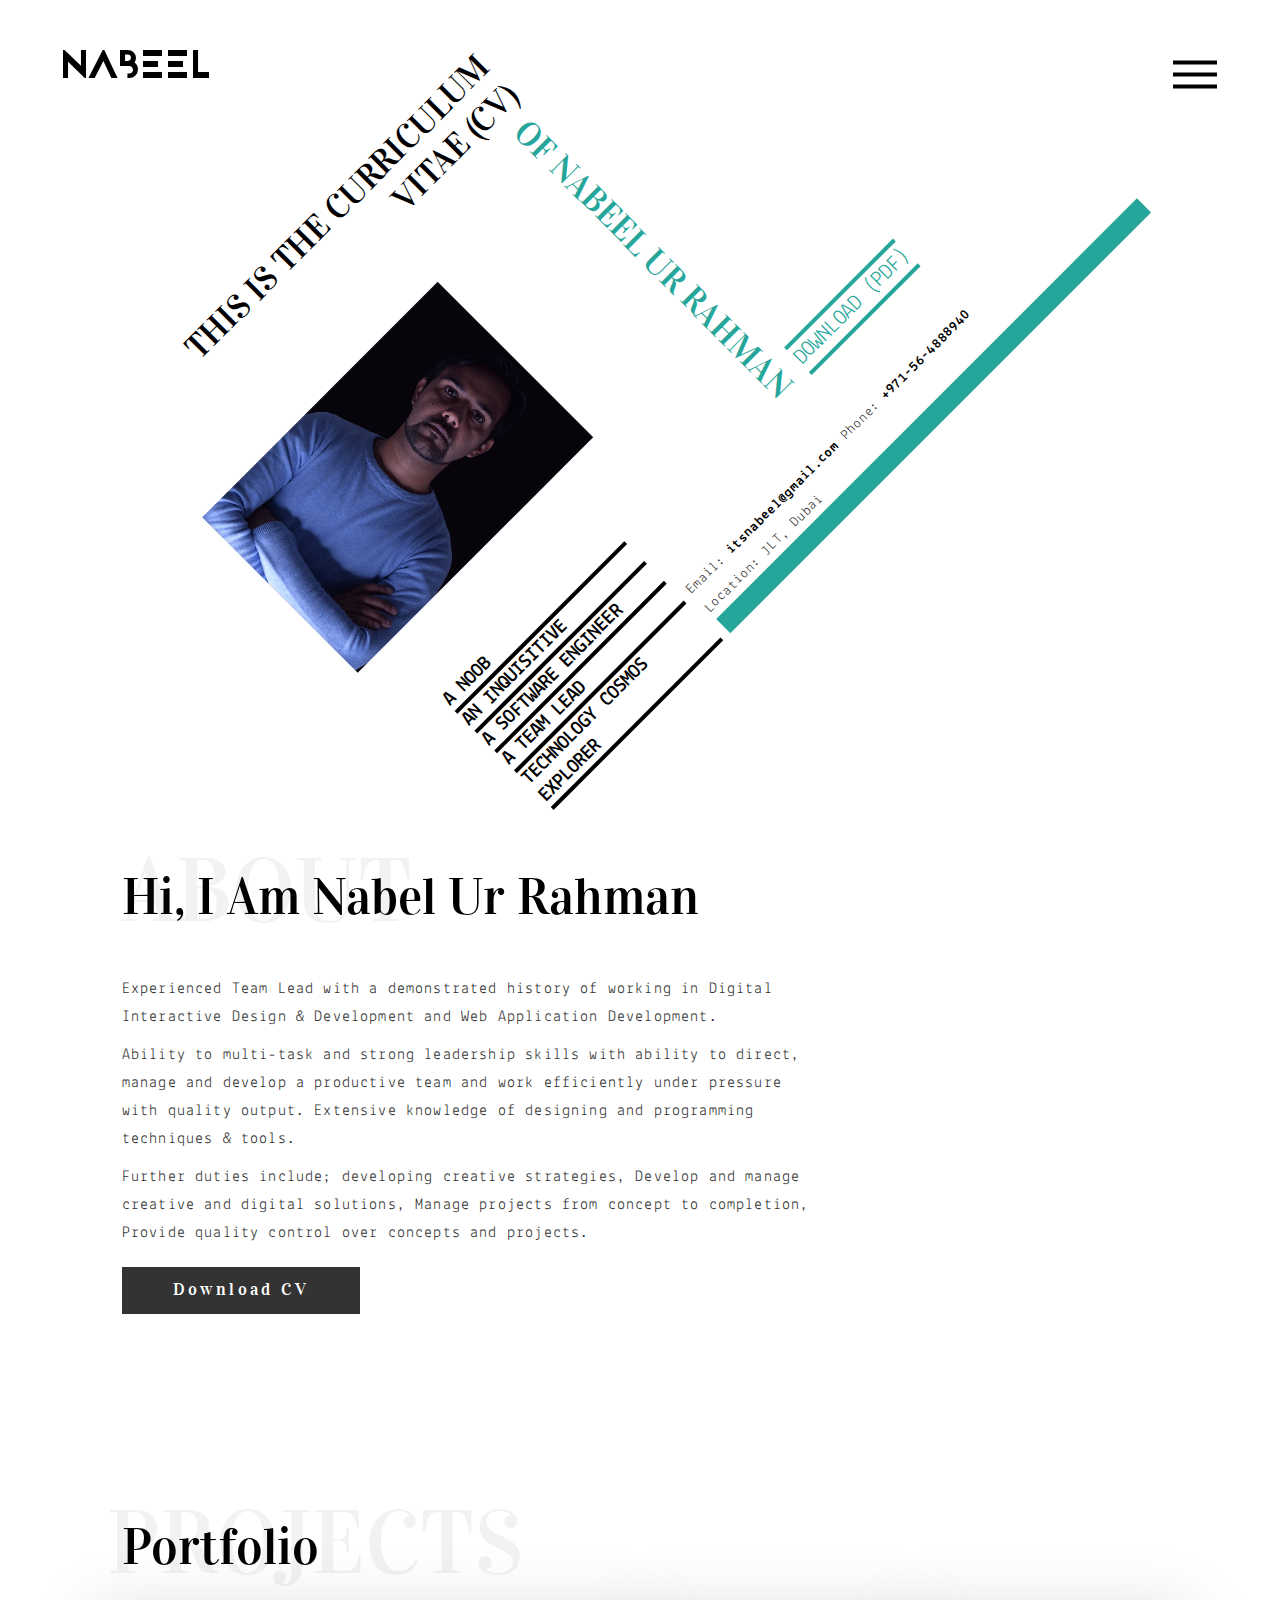
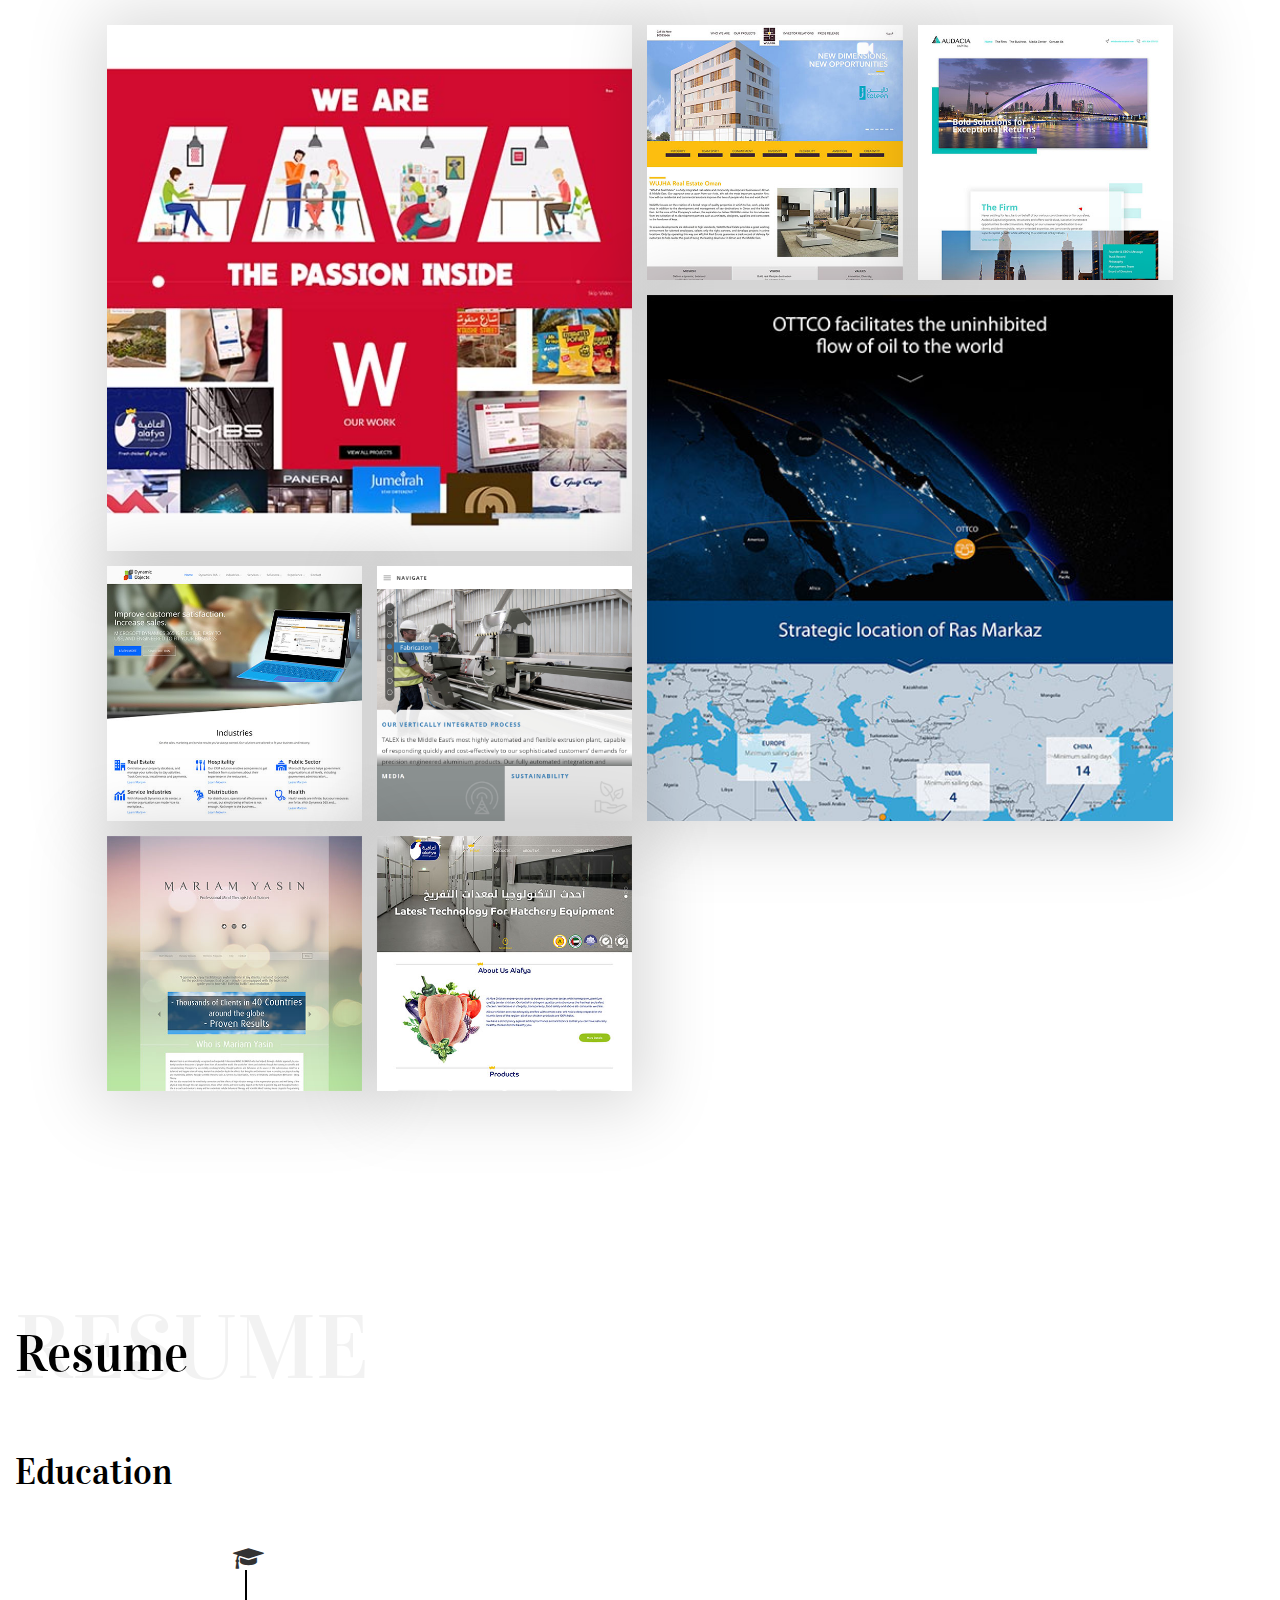
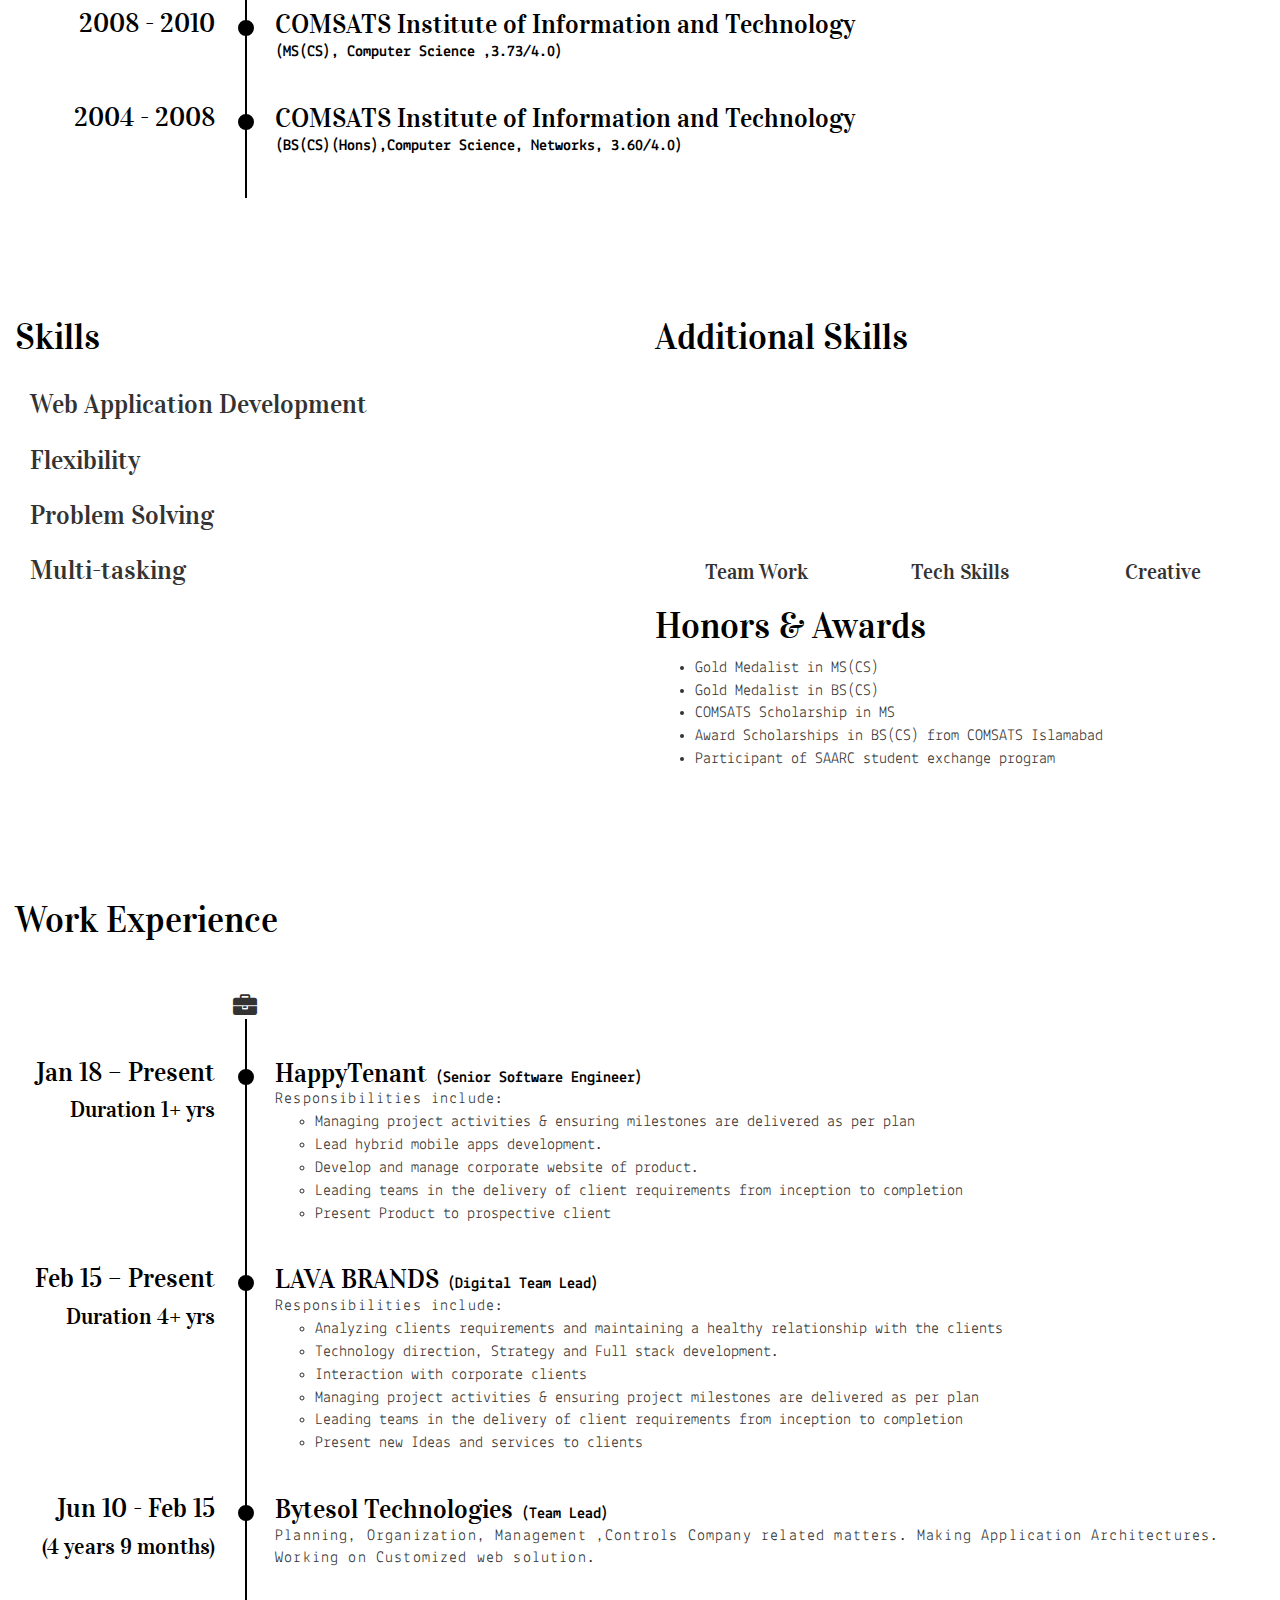
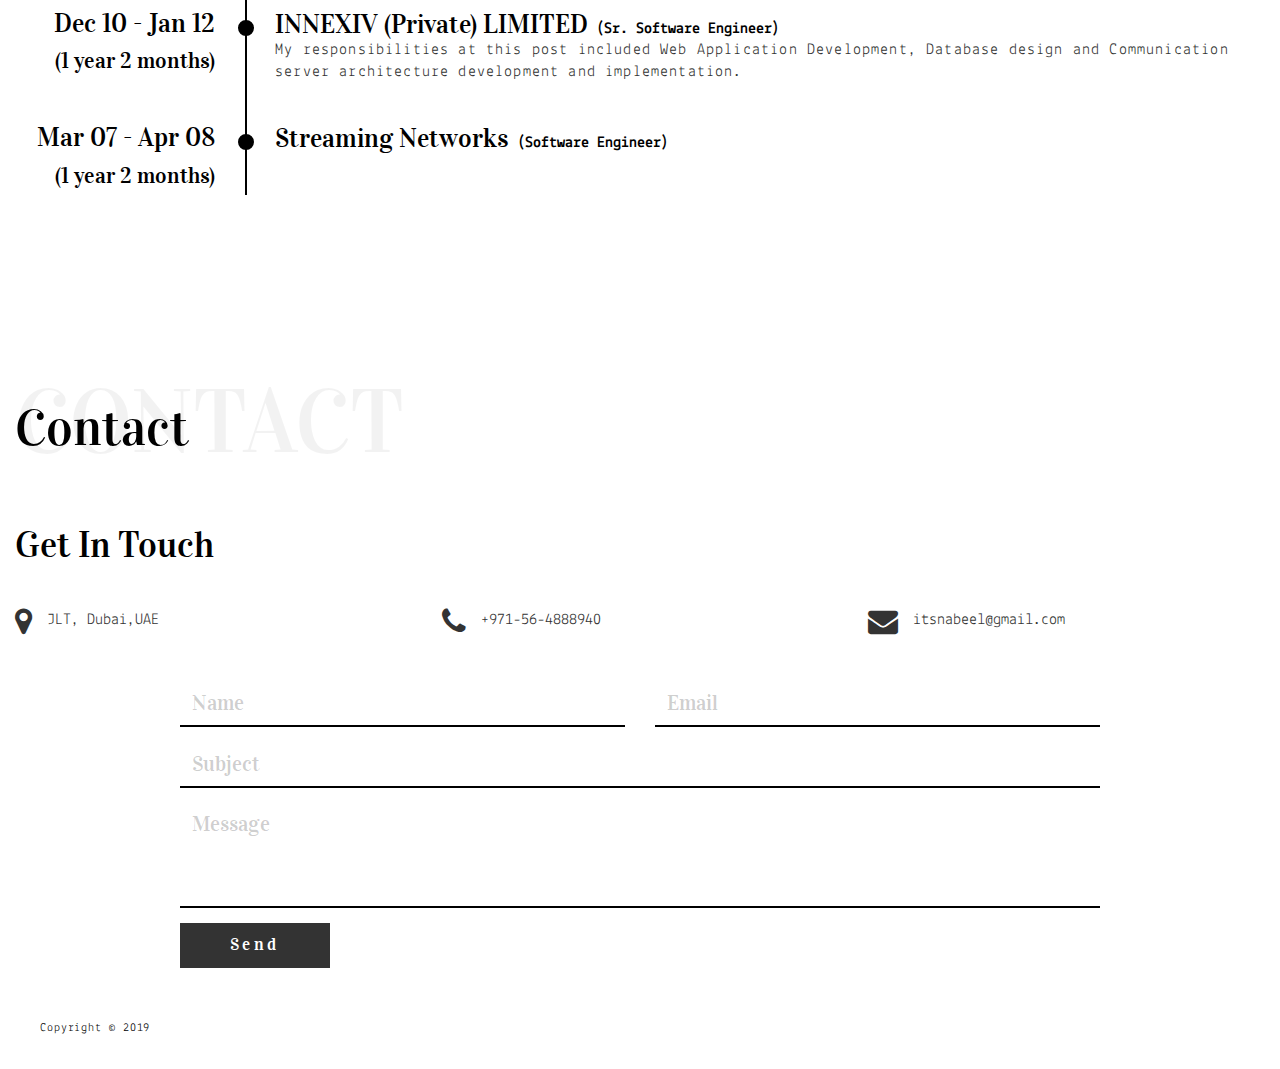
==== commit 2cda9b37: "responsive fixes added titles" ====
--- a/index.html
+++ b/index.html
@@ -94,12 +94,12 @@
         </div>
         <div class="pull-messages">
             <ul>
-                <li>A Noob </li>
+                <li title="Always a noob to something new">A Noob </li>
                 <!-- <li>A Beginner</li> -->
-                <li>An Inquisitive</li>
-                <li>A Software Engineer</li>
-                <li>A Team Lead</li>
-                <li>Technology Cosmos Explorer
+                <li title="But curious to learn.">An Inquisitive</li>
+                <li title="Throw a new technology at me and I will catch it while running.">A Software Engineer</li>
+                <li title="Happy to help and lead a team, no matter at the position or not">A Team Lead</li>
+                <li title="Love to explore the wide universe of technology">Technology Cosmos Explorer
                     <!-- An explorer -->
                 </li>
 
@@ -686,68 +686,66 @@
                 <!--SKILLS-->
                 <div id="skills" class="row">
 
-                    <div class="">
-
-                        <div class="col-md-6  ">
-                            <h3>Skills</h3>
-
-                            <div class="col-md-10">
-
-                                <!--progress bar 1-->
-                                <div class="bar-title">Web Application Development</div>
-                                <div class="bar" data-value="85"></div>
-
-
-                                <!--progress bar 2-->
-                                <div class="bar-title">Flexibility</div>
-                                <div class="bar" data-value="95"></div>
-
-
-                                <!--progress bar 3-->
-                                <div class="bar-title">Problem Solving</div>
-                                <div class="bar" data-value="90"></div>
-
-
-                                <!--progress bar 4-->
-                                <div class="bar-title">Multi-tasking</div>
-                                <div class="bar" data-value="80"></div>
-
-                            </div>
-                        </div>
-                        <div class="col-md-6  ">
-                            <h3>Additional Skills</h3>
-
-                            <div class="col-md-4 col-xs-6">
-                                <div data-value="80" class="progress-circle"></div>
-                                <div> Team Work</div>
-                            </div>
-                            <div class="col-md-4 col-xs-6">
-                                <div data-value="85" class="progress-circle"></div>
-                                <div>Tech Skills</div>
-                            </div>
-                            <div class="col-md-4 col-xs-6">
-                                <div data-value="70" class="progress-circle"></div>
-                                <div>Creative</div>
-                            </div>
-
-                            <div class="clearfix"></div>
-
-                            <div class="row">
-                                <div class="col-md-12">
-                                    <h3>Honors & Awards</h3>
-                                </div>
-                                <div class="col-md-12">
-                                    <ul>
-                                        <li>Gold Medalist in MS(CS)</li>
-                                        <li>Gold Medalist in BS(CS)</li>
-                                        <li>COMSATS Scholarship in MS</li>
-                                        <li>Award Scholarships in BS(CS) from COMSATS Islamabad</li>
-                                        <li>Participant of SAARC student exchange program</li>
-                                    </ul>
-                                </div>
-                            </div>
-
-                        </div>
+
+                    <div class="col-md-6  ">
+                        <h3>Skills</h3>
+
+                        <div class="col-md-10 bar-container">
+
+                            <!--progress bar 1-->
+                            <div class="bar-title">Web Application Development</div>
+                            <div class="bar" data-value="85"></div>
+
+
+                            <!--progress bar 2-->
+                            <div class="bar-title">Flexibility</div>
+                            <div class="bar" data-value="95"></div>
+
+
+                            <!--progress bar 3-->
+                            <div class="bar-title">Problem Solving</div>
+                            <div class="bar" data-value="90"></div>
+
+
+                            <!--progress bar 4-->
+                            <div class="bar-title">Multi-tasking</div>
+                            <div class="bar" data-value="80"></div>
+
+                        </div>
+                    </div>
+                    <div class="col-md-6  ">
+                        <h3>Additional Skills</h3>
+
+                        <div class="col-md-4 col-xs-6">
+                            <div data-value="80" class="progress-circle"></div>
+                            <div> Team Work</div>
+                        </div>
+                        <div class="col-md-4 col-xs-6">
+                            <div data-value="85" class="progress-circle"></div>
+                            <div>Tech Skills</div>
+                        </div>
+                        <div class="col-md-4 col-xs-6">
+                            <div data-value="70" class="progress-circle"></div>
+                            <div>Creative</div>
+                        </div>
+
+                        <div class="clearfix"></div>
+
+                        <div class="row">
+                            <div class="col-md-12">
+                                <h3>Honors & Awards</h3>
+                            </div>
+                            <div class="col-md-12">
+                                <ul>
+                                    <li>Gold Medalist in MS(CS)</li>
+                                    <li>Gold Medalist in BS(CS)</li>
+                                    <li>COMSATS Scholarship in MS</li>
+                                    <li>Award Scholarships in BS(CS) from COMSATS Islamabad</li>
+                                    <li>Participant of SAARC student exchange program</li>
+                                </ul>
+                            </div>
+                        </div>
+
                     </div>
 
                 </div>
@@ -902,7 +900,7 @@
                         <div class="col-md-4 col-xs-12">
                             <span class="fa fa-map-marker"></span>
                             <div>
-                                Discovery Gardens,
+                                JLT,
                                 Dubai,UAE
                             </div>
                         </div>
--- a/css/main.css
+++ b/css/main.css
@@ -1,2 +1,2 @@
-@font-face{font-family:"Jaapokkisubtract-Regular";src:url("../fonts/Jaapokkisubtract-Regular.eot?") format("eot"),url("../fonts/Jaapokkisubtract-Regular.woff2") format("woff2"),url("../fonts/Jaapokkisubtract-Regular.woff") format("woff"),url("../fonts/Jaapokkisubtract-Regular.ttf") format("truetype"),url("../fonts/Jaapokkisubtract-Regular.svg#Jaapokkisubtract-Regular") format("svg")}/*! HTML5 Boilerplate v5.3.0 | MIT License | https://html5boilerplate.com/ */html{color:#222}::-moz-selection{background:#b3d4fc;text-shadow:none}::selection{background:#b3d4fc;text-shadow:none}hr{display:block;height:1px;border:0;border-top:1px solid #ccc;margin:1em 0;padding:0}audio,canvas,iframe,img,svg,video{vertical-align:middle}fieldset{border:0;margin:0;padding:0}textarea{resize:vertical}.browserupgrade{margin:0.2em 0;background:#ccc;color:#000;padding:0.2em 0}.hidden{display:none !important}.visuallyhidden{border:0;clip:rect(0 0 0 0);height:1px;margin:-1px;overflow:hidden;padding:0;position:absolute;width:1px}.visuallyhidden.focusable:active,.visuallyhidden.focusable:focus{clip:auto;height:auto;margin:0;overflow:visible;position:static;width:auto}.invisible{visibility:hidden}.clearfix:before,.clearfix:after{content:" ";display:table}.clearfix:after{clear:both}@media print{*,*:before,*:after,*:first-letter,*:first-line{background:transparent !important;color:#000 !important;box-shadow:none !important;text-shadow:none !important}a,a:visited{text-decoration:underline}a[href]:after{content:" (" attr(href) ")"}abbr[title]:after{content:" (" attr(title) ")"}a[href^="#"]:after,a[href^="javascript:"]:after{content:""}pre,blockquote{border:1px solid #999;page-break-inside:avoid}thead{display:table-header-group}tr,img{page-break-inside:avoid}img{max-width:100% !important}p,h2,h3{orphans:3;widows:3}h2,h3{page-break-after:avoid}}html,body{background-color:#fff;font-family:'Lekton', sans-serif;font-size:62.5%}@media (min-width: 1500px){html,body{font-size:87.8906%}}body{opacity:0;-webkit-transition:opacity 1s ease-in;-moz-transition:opacity 1s ease-in;-o-transition:opacity 1s ease-in;-ms-transition:opacity 1s ease-in;transition:opacity 1s ease-in}body.loaded{opacity:1}h1,h2,h3,h4,h5{font-weight:300;font-family:'Vidaloka', serif;color:#000}h1{font-size:6.4rem}h2{font-size:5.1rem;margin-bottom:5rem}h3{font-size:3.60rem;color:#000}h4{font-size:2.5rem}p{font-size:1.56rem;line-height:1.8;letter-spacing:0.075em;-webkit-font-smoothing:antialiased}a,a:hover,a:focus{color:inherit;text-decoration:none;outline:0;-webkit-transition:all 0.25s ease-out;-moz-transition:all 0.25s ease-out;-ms-transition:all 0.25s ease-out;-o-transition:all 0.25s ease-out;transition:all 0.25s ease-out}.navbar-default{border:none;background-color:transparent}.navbar-default .navbar-toggle{border-color:transparent;display:block;float:left;-webkit-transform:scale(2);-moz-transform:scale(2);-ms-transform:scale(2);-o-transform:scale(2);transform:scale(2)}@media (max-width: 768px){.navbar-default .navbar-toggle{display:block !important}}.navbar-default .navbar-toggle:focus,.navbar-default .navbar-toggle:hover{background-color:transparent}.navbar-default .navbar-toggle .icon-bar{background-color:#000}.navbar-default .navbar-nav{float:none !important;margin:0px -15px}.navbar-default .navbar-nav>li{float:none}.navbar-default .navbar-nav>li>a{color:#000;padding-top:10px;padding-bottom:10px}.navbar-default .navbar-nav>li>a:focus{background-color:transparent;outline:none}.navbar-default .navbar-nav>.active>a{background-color:transparent;color:rgba(0,0,0,0.8)}.navbar-default .navbar-nav>.active>a:focus{background-color:transparent;color:rgba(0,0,0,0.6)}.navbar-default .navbar-nav>.active>a:hover{background-color:transparent;color:rgba(0,0,0,0.6)}.full-page-nav-container{position:fixed;background-color:transparent;z-index:9;left:0;top:0;width:100%;margin-bottom:0}.full-page-nav-container .container-fluid{padding:0}@media (max-width: 768px){.full-page-nav-container{-webkit-transition:all .4s ease;-moz-transition:all .4s ease;-ms-transition:all .4s ease;-o-transition:all .4s ease;transition:all .4s ease;position:fixed;z-index:99;left:0;top:0;width:100%;height:85px}.full-page-nav-container.sticky{-webkit-box-shadow:0 0 10px rgba(0,0,0,0.1);-moz-box-shadow:0 0 10px rgba(0,0,0,0.1);box-shadow:0 0 10px rgba(0,0,0,0.1);background-color:#fff}}.full-page-nav-container ul{background-color:#fff;text-align:center;font-size:6.4rem;font-family:'Vidaloka', serif;display:none}@media (max-width: 768px){.full-page-nav-container ul{font-size:4rem}}.full-page-nav-container ul li a{color:#000;line-height:normal;width:100%;height:100%;display:-ms-flexbox;display:-webkit-flex;display:flex;-ms-flex-align:center;-webkit-align-items:center;-webkit-box-align:center;justify-content:center;flex-direction:column;-webkit-transition:all .4s ease;-moz-transition:all .4s ease;-ms-transition:all .4s ease;-o-transition:all .4s ease;transition:all .4s ease}.full-page-nav-container ul li a>span{position:absolute;left:50%;top:50%;-webkit-transform:translate(-50%, -50%);-moz-transform:translate(-50%, -50%);-ms-transform:translate(-50%, -50%);-o-transform:translate(-50%, -50%);transform:translate(-50%, -50%);-webkit-transition:all 1s ease;-moz-transition:all 1s ease;-ms-transition:all 1s ease;-o-transition:all 1s ease;transition:all 1s ease;opacity:0;font-size:9.0rem;color:rgba(0,0,0,0.1)}@media (max-width: 768px){.full-page-nav-container ul li a>span{font-size:5.0rem}}.full-page-nav-container ul li a:hover{-webkit-transition:all .4s ease;-moz-transition:all .4s ease;-ms-transition:all .4s ease;-o-transition:all .4s ease;transition:all .4s ease;color:rgba(0,0,0,0.8);background-color:transparent}.full-page-nav-container ul li a:hover>span{opacity:1;letter-spacing:0.25em}@media (max-width: 991px){.full-page-nav-container ul li a:hover>span{display:none}}.full-page-nav-container .navbar-header{float:none}@media (max-width: 768px){.full-page-nav-container .navbar-header{float:left}}.full-page-nav-container .navbar-collapse{box-shadow:inset 0 1px 0 rgba(255,255,255,0.1);-webkit-transition:all .6s ease-out;-moz-transition:all .6s ease-out;-ms-transition:all .6s ease-out;-o-transition:all .6s ease-out;transition:all .6s ease-out}.full-page-nav-container .navbar-collapse ul{height:100vh}@media (max-width: 768px){.full-page-nav-container .navbar-collapse ul{height:95%}}.full-page-nav-container .navbar-collapse ul li{border-bottom:1px solid rgba(0,0,0,0.1);border-right:1px solid rgba(0,0,0,0.1);height:50vh;width:50%;float:left;overflow:hidden}.full-page-nav-container .navbar-collapse ul li a{-webkit-transition:all .4s ease;-moz-transition:all .4s ease;-ms-transition:all .4s ease;-o-transition:all .4s ease;transition:all .4s ease;-webkit-transform:translate(0%, -100%);-moz-transform:translate(0%, -100%);-ms-transform:translate(0%, -100%);-o-transform:translate(0%, -100%);transform:translate(0%, -100%)}.full-page-nav-container .navbar-collapse.collapse{opacity:0;-webkit-transition:all .4s ease;-moz-transition:all .4s ease;-ms-transition:all .4s ease;-o-transition:all .4s ease;transition:all .4s ease}.full-page-nav-container .navbar-collapse.collapse.in{opacity:1;z-index:999}.full-page-nav-container .navbar-collapse.collapse.in ul{display:block}.full-page-nav-container .navbar-collapse.collapse.in ul li{overflow:hidden}.full-page-nav-container .navbar-collapse.collapse.in ul li a{-webkit-transform:translate(0%, 0%);-moz-transform:translate(0%, 0%);-ms-transform:translate(0%, 0%);-o-transform:translate(0%, 0%);transform:translate(0%, 0%);color:#000}.navbar-toggle{z-index:99999999;display:block;position:fixed;right:63px;top:50px;height:47px;border-radius:0;margin:0;-webkit-transition:all .4s ease;-moz-transition:all .4s ease;-ms-transition:all .4s ease;-o-transition:all .4s ease;transition:all .4s ease}@media (max-width: 768px){.navbar-toggle{top:20px;right:25px}}.navbar-toggle span{-webkit-transition:all .4s ease;-moz-transition:all .4s ease;-ms-transition:all .4s ease;-o-transition:all .4s ease;transition:all .4s ease;background-color:#000;width:30px;height:4px}.navbar-toggle .icon-bar{border-radius:0;color:#000}.navbar-toggle .icon-bar:nth-child(2){-webkit-transform:rotate(45deg);-ms-transform:rotate(45deg);-o-transform:rotate(45deg);transform:rotate(45deg);transform-origin:10% 10%}.navbar-toggle .icon-bar:nth-child(3){opacity:0}.navbar-toggle .icon-bar:last-child{-webkit-transform:rotate(-45deg);-ms-transform:rotate(-45deg);-o-transform:rotate(-45deg);transform:rotate(-45deg);transform-origin:10% 90%}.navbar-toggle.collapsed .icon-bar:nth-child(2){-webkit-transform:rotate(0deg);-ms-transform:rotate(0deg);-o-transform:rotate(0deg);transform:rotate(0deg)}.navbar-toggle.collapsed .icon-bar:nth-child(3){opacity:1}.navbar-toggle.collapsed .icon-bar:last-child{-webkit-transform:rotate(0deg);-ms-transform:rotate(0deg);-o-transform:rotate(0deg);transform:rotate(0deg)}.logo{position:fixed;font-family:Jaapokkisubtract-Regular;font-size:4rem;float:left;left:60px;top:40px;color:#000;z-index:9999}@media (max-width: 768px){.logo{left:20px;top:20px}}.wrap{-webkit-transition:all .4s ease;-moz-transition:all .4s ease;-ms-transition:all .4s ease;-o-transition:all .4s ease;transition:all .4s ease;-webkit-transform-origin:center center;-moz-transform-origin:center center;-ms-transform-origin:center center;-o-transform-origin:center center;transform-origin:center center}@media (max-width: 991px){.wrap{width:100vw}}.wrap.zoomout{-webkit-transform:scale(0.8);-moz-transform:scale(0.8);-ms-transform:scale(0.8);-o-transform:scale(0.8);transform:scale(0.8);transform-origin:center}.wrap>section{color:#000}@media (max-width: 768px){.wrap>section{overflow:hidden}}section{font-size:1.6rem;margin:15rem 0}.page-title{margin-top:35px}@media (max-width: 991px){.page-title{margin:130px 0 80px}}.bottom-gradient{background:-moz-linear-gradient(top, rgba(255,255,255,0) 0%, #fff 100%);background:-webkit-linear-gradient(top, rgba(255,255,255,0) 0%, #fff 100%);background:linear-gradient(to bottom, rgba(255,255,255,0) 0%, #fff 100%);position:absolute;bottom:0;left:0;right:0;height:110px}.main-title{height:100vh;display:-ms-flexbox;display:-webkit-flex;display:flex;-webkit-flex-direction:column;-ms-flex-direction:column;flex-direction:column;-webkit-justify-content:center;-ms-flex-pack:center;justify-content:center;-webkit-align-content:center;-ms-flex-line-pack:center;align-content:center;-webkit-align-items:center;-ms-flex-align:center;align-items:center}.main-title .ico_scroll{margin-bottom:30px}.main-title .title{margin-top:auto}.main-title .sub-title{margin-bottom:auto}.title{margin-bottom:0.15em}.sub-title{font-size:2.56rem}.typed-cursor{opacity:1;-webkit-animation:blink 0.7s infinite;-moz-animation:blink 0.7s infinite;animation:blink 0.7s infinite}@keyframes blink{0%{opacity:1}50%{opacity:0}100%{opacity:1}}@-webkit-keyframes blink{0%{opacity:1}50%{opacity:0}100%{opacity:1}}@-moz-keyframes blink{0%{opacity:1}50%{opacity:0}100%{opacity:1}}#typed-title,#typed-sub-title{display:none}#about{margin-top:25rem}#about .container-fluid{max-width:1400px}@media (max-width: 1368px){#about .container-fluid{max-width:83.33%}}@media (max-width: 991px){#about .container-fluid{max-width:100%}}#about h2{position:relative}#about h2 span{text-transform:uppercase;position:absolute;left:0;top:-.3em;font-size:9.0rem;color:rgba(0,0,0,0.05);-webkit-transition:all 1s ease;-moz-transition:all 1s ease;-ms-transition:all 1s ease;-o-transition:all 1s ease;transition:all 1s ease}@media (max-width: 991px){#about h2 span{right:auto;left:0}}#about h2.expand span{letter-spacing:0.3em}@media (max-width: 1400px){#about .about-copy{max-width:700px}}@media (max-width: 991px){#about .about-copy{margin-top:80px;text-align:center}#about .about-copy p{text-align:left}#about .about-copy h2{text-align:left}}.profile-img{position:relative;text-align:right;display:inline-block;margin-right:15%}@media (max-width: 768px){.profile-img{margin:50px 15% 45px 0}}.profile-img img{height:auto;z-index:2;position:relative;max-width:100%;width:100%}.profile-img:before{content:'';position:absolute;z-index:1;border:15px solid rgba(0,0,0,0.05);width:92%;height:120%;left:20%;top:-10%}#portfolio .container-fluid{max-width:1400px}@media (min-width: 992px) and (max-width: 1368px){#portfolio .container-fluid{max-width:83.33%}}#portfolio .content-container{width:100%}#portfolio h2 span{text-transform:uppercase;position:absolute;left:0;top:-.5rem;font-size:9rem;color:rgba(0,0,0,0.05);font-family:'Vidaloka', serif;z-index:0;-webkit-transition:all 1s ease;-moz-transition:all 1s ease;-ms-transition:all 1s ease;-o-transition:all 1s ease;transition:all 1s ease}@media (max-width: 991px){#portfolio h2 span{top:10px;line-height:1.1}}#portfolio h2.expand span{letter-spacing:0.3em}#portfolio .filter{font-family:'Vidaloka', serif;font-size:2.14rem;position:relative;margin-bottom:45px;margin-top:100px}@media (max-width: 1500px){#portfolio .filter{margin-top:20px}}@media (max-width: 991px){#portfolio .filter{padding-top:20px}}#portfolio .filter .back-heading{text-transform:uppercase;position:absolute;left:0;top:-.5em;font-size:9rem;color:rgba(0,0,0,0.05);font-family:'Vidaloka', serif;z-index:0;-webkit-transition:all 1s ease;-moz-transition:all 1s ease;-ms-transition:all 1s ease;-o-transition:all 1s ease;transition:all 1s ease}@media (max-width: 991px){#portfolio .filter .back-heading{top:10px;line-height:1.1}}#portfolio .filter .back-heading.expand{letter-spacing:0.3em}#portfolio .filter>div{float:left;padding-right:65px}@media (max-width: 991px){#portfolio .filter>div{width:50%;padding-right:0}#portfolio .filter>div a{line-height:2}}#portfolio .filter a{color:rgba(0,0,0,0.8);z-index:1;position:relative}#portfolio .filter a:hover{color:#000}#portfolio .filter a.active{color:#000;border-bottom:2px solid #000}#portfolio .projects{padding:0;margin:0;padding-bottom:30px;display:grid;grid-template-columns:repeat(auto-fit, minmax(250px, 1fr));grid-gap:1.5rem;grid-auto-flow:dense}#portfolio .projects .project-sizer{width:25%}#portfolio .projects>div{position:relative;box-shadow:2px 2px 65px 14px rgba(0,0,0,0.15);-webkit-transition:all 1s ease;-moz-transition:all 1s ease;-ms-transition:all 1s ease;-o-transition:all 1s ease;transition:all 1s ease;transition-timing-function:cubic-bezier(0.25, 0.1, 0.2, 1)}#portfolio .projects>div:nth-child(1),#portfolio .projects>div:nth-child(4){grid-row:span 2;grid-column:span 2}#portfolio .projects>div .fa{position:absolute;right:30px;top:15px;color:#fff}#portfolio .projects>div .overlay{position:absolute;left:0px;top:0;width:100%;height:100%;background-color:rgba(0,0,0,0.7);opacity:0;color:#fff;flex-direction:column;display:-ms-flexbox;display:-webkit-flex;display:flex;justify-content:center;text-align:center;-webkit-transition:all .4s ease;-moz-transition:all .4s ease;-ms-transition:all .4s ease;-o-transition:all .4s ease;transition:all .4s ease}#portfolio .projects>div .overlay>div{-webkit-transform:translate(0, 50%);-moz-transform:translate(0, 50%);-ms-transform:translate(0, 50%);-o-transform:translate(0, 50%);transform:translate(0, 50%);-webkit-transition:all .4s ease;-moz-transition:all .4s ease;-ms-transition:all .4s ease;-o-transition:all .4s ease;transition:all .4s ease}#portfolio .projects>div .overlay .project-title{font-family:'Vidaloka', serif;font-size:2.1rem;line-height:1}#portfolio .projects>div .overlay .details{font-size:1.2rem}#portfolio .projects>div .overlay .line{position:absolute;width:4px;height:0;margin-left:-2px;left:50%;bottom:0;background-color:#fff;-webkit-transition:all .4s ease;-moz-transition:all .4s ease;-ms-transition:all .4s ease;-o-transition:all .4s ease;transition:all .4s ease}#portfolio .projects>div .overlay p{margin-bottom:0}#portfolio .projects>div .overlay a{display:block;height:100%;width:100%;position:absolute}@media (max-width: 768px){#portfolio .projects>div{padding:2px;margin:0}#portfolio .projects>div .overlay{width:calc(100% - 4px);height:calc(100% - 4px);left:2px;top:2px;opacity:1;background-color:rgba(0,0,0,0.3)}}#portfolio .projects>div:hover{box-shadow:2px 2px 10px rgba(0,0,0,0.25);transform:scale(0.95)}#portfolio .projects>div:hover .overlay{opacity:1}#portfolio .projects>div:hover .overlay>div{-webkit-transform:translate(0, 10%);-moz-transform:translate(0, 10%);-ms-transform:translate(0, 10%);-o-transform:translate(0, 10%);transform:translate(0, 10%)}#portfolio .projects>div:hover .overlay .line{height:36%}#portfolio .projects img{width:100%}.popup{position:relative;padding:15px;margin:20px auto;width:90%;max-width:1500px;background-color:#fff;color:#000;-webkit-box-shadow:0 5px 55px rgba(0,0,0,0.4);-moz-box-shadow:0 5px 55px rgba(0,0,0,0.4);box-shadow:0 5px 55px rgba(0,0,0,0.4);display:-ms-flexbox;display:-webkit-flex;display:flex;-ms-flex-align:center;-webkit-align-items:center;-webkit-box-align:center;justify-content:center;align-items:center}@media (max-width: 767px){.popup{display:block}}.popup .item{max-height:70vh;overflow:hidden}.popup .image{padding:0}.popup .image .item>div{background:no-repeat top center;-webkit-background-size:cover;background-size:cover;width:100%;height:80vh;-webkit-transition:all 4s ease;-moz-transition:all 4s ease;-ms-transition:all 4s ease;-o-transition:all 4s ease;transition:all 4s ease}.popup .image .item>div:hover{background-position:bottom center}.popup .image img{width:100%}.popup .desc{font-size:1.4rem;margin-bottom:50px;line-height:1.66;letter-spacing:0.075em;padding-left:30px}.popup .desc h4{font-family:Vidaloka;color:#000;font-size:2.1rem;margin-bottom:0}.popup .desc .category{line-height:2;padding-bottom:20px}.popup .desc p{font-size:1.4rem;font-family:'Lekton', sans-serif;padding-bottom:10px}.popup .desc>span{display:block}.popup .desc>span span{font-family:Vidaloka}#resume .container-fluid{max-width:1400px}#resume h2,#resume h3{position:relative}#resume h2 span,#resume h3 span{text-transform:uppercase;position:absolute;left:0;top:-.3em;font-size:9.0rem;color:rgba(0,0,0,0.05);-webkit-transition:all 1s ease;-moz-transition:all 1s ease;-ms-transition:all 1s ease;-o-transition:all 1s ease;transition:all 1s ease}#resume h2.expand span,#resume h3.expand span{letter-spacing:0.3em}@media (max-width: 768px){#resume h2,#resume h3{padding-top:40px}#resume h2 span,#resume h3 span{top:.1em}}#resume .bar-title{margin-top:.7em;font-family:'Vidaloka', serif;font-size:2.6rem;clear:both}#resume .progress{box-shadow:none;background-color:transparent;border-radius:0;overflow:visible;font-family:'Vidaloka', serif;height:15px}#resume .bar{text-align:right;font-size:2.6rem;line-height:.8;position:relative;font-family:'Vidaloka', serif;-webkit-transition:none !important;transition:none !important}#resume .bar span{position:absolute;right:-90px;color:#000}#resume .progress-circle{font-family:'Vidaloka', serif;margin:20px auto;width:150px;height:150px;font-size:2.6rem;position:relative}#resume .progress-circle+div{font-size:2.1rem;font-family:'Vidaloka', serif;text-align:center}#resume #skills{margin-bottom:10rem}@media (max-width: 768px){#resume #skills{padding:20px 0}}.timeline{margin:78px 0 0 230px;list-style:none;position:relative;padding:40px 0;padding-left:30px}@media (max-width: 768px){.timeline{margin:60px 0 0 20px}}.timeline:before{content:' ';position:absolute;width:2px;height:100%;top:0;left:0;background:#000}.timeline>li:last-of-type{margin-bottom:0}.timeline>li{position:relative;margin-bottom:40px}.timeline>li:before{content:' ';position:absolute;height:16px;width:16px;border:solid 4px #000;background-color:#000;border-radius:50%;left:-37px;top:10px}.timeline>li>.timeline-content{position:relative;background:#fff}.timeline>li>.timeline-content>h4{margin:0;font-size:2.56rem;display:inline-block;font-family:'Vidaloka', serif}.timeline>li>.timeline-content>.period{font-size:2.56rem;font-family:'Vidaloka', serif;color:#000;position:absolute;right:100%;margin-right:60px;white-space:nowrap;top:-5px}@media (max-width: 768px){.timeline>li>.timeline-content>.period{position:static;margin-right:0}}.timeline>li>.timeline-content>span{font-family:'Lekton', sans-serif;font-weight:bold;color:#000;font-size:1.56rem}.timeline>li>.timeline-content>span:before{content:'('}.timeline>li>.timeline-content>span:after{content:')'}@media (max-width: 768px){.timeline>li>.timeline-content>span{display:block}}.timeline>li>.timeline-content>p{margin:0;font-size:1.56rem;line-height:1.4}.timeline>li:first-child{position:absolute;left:-0.5em;top:-1.1em;font-size:2.4rem}.timeline>li:first-child:before{display:none}#education{-webkit-transition:all .4s ease;-moz-transition:all .4s ease;-ms-transition:all .4s ease;-o-transition:all .4s ease;transition:all .4s ease;margin-bottom:10rem}#contact{margin-bottom:5rem}#contact .container-fluid{max-width:1400px}#contact h2,#contact h3{position:relative}@media (max-width: 991px){#contact h2,#contact h3{padding-top:40px}}#contact h2 span,#contact h3 span{text-transform:uppercase;position:absolute;left:0;top:-.3em;font-size:9.0rem;color:rgba(0,0,0,0.05);-webkit-transition:all 1s ease;-moz-transition:all 1s ease;-ms-transition:all 1s ease;-o-transition:all 1s ease;transition:all 1s ease}@media (max-width: 991px){#contact h2 span,#contact h3 span{top:10px}}#contact h2.expand span,#contact h3.expand span{letter-spacing:0.3em}#contact form{font-family:'Vidaloka', serif;font-size:2.14rem;margin:5rem auto 0;max-width:950px}@media (max-width: 1500px){#contact form{margin-top:30px}}@media (min-width: 1500px){#contact form .form-group{margin-bottom:40px}}#contact form .form-control{border-radius:0;color:#000;background-color:#fff;border:none;border-bottom:2px solid #000;-webkit-box-shadow:none;-moz-box-shadow:none;box-shadow:none;height:46px;font-size:2.14rem}#contact form textarea.form-control{height:auto}#contact form input::-webkit-input-placeholder,#contact form textarea::-webkit-input-placeholder{color:rgba(0,0,0,0.2);font:inherit;font-size:2.14rem;transition:transform 0.3s ease-in-out, font-size 0.3s ease-in-out, visibility 0.3s ease-in-out}#contact form input,#contact form textarea{resize:none;overflow:hidden}#contact form input:focus::-webkit-input-placeholder,#contact form textarea:focus::-webkit-input-placeholder{color:#000}#contact form input:focus,#contact form input:valid,#contact form textarea:focus,#contact form textarea:valid{box-shadow:none;outline:none;background-position:0 0}#contact form input:focus::-webkit-input-placeholder,#contact form input:valid::-webkit-input-placeholder,#contact form textarea:focus::-webkit-input-placeholder,#contact form textarea:valid::-webkit-input-placeholder{opacity:1}#contact form .btn{margin-top:0;margin-left:15px;border:0}@media (max-width: 991px){#contact form .btn{margin:0 auto;display:block}}#contact .contact-info{margin-top:40px}#contact .contact-info>div{margin-bottom:15px;display:flex;align-items:center}#contact .contact-info>div span{font-size:3.0rem;float:left;margin-right:1.5rem}@media (max-width: 991px){#contact .contact-info>div span{margin-right:0}}#contact .contact-info>div>div{float:left}#contact .contact-info>div a{display:block}.btn{background-color:rgba(0,0,0,0.8);color:#fff;font-family:'Vidaloka', serif;border-radius:0;padding:10px 50px;font-size:1.7rem;-webkit-transition:all .4s ease;-moz-transition:all .4s ease;-ms-transition:all .4s ease;-o-transition:all .4s ease;transition:all .4s ease;letter-spacing:0.2em;margin-top:30px}@media (max-width: 1500px){.btn{margin-top:10px}}.btn:hover,.btn:focus,.btn:active{color:#fff !important;background-color:#000 !important;outline:none !important}.round-btn{font-size:1.4rem;position:relative;border-radius:30px;margin-top:20px;display:inline-block;font-family:'Vidaloka', serif}.round-btn .txt{display:block;clear:both;line-height:1}.floating{animation-name:floating;-webkit-animation-name:floating;animation-duration:1.5s;-webkit-animation-duration:1.5s;animation-iteration-count:infinite;-webkit-animation-iteration-count:infinite}@keyframes floating{0%{transform:translateY(0%)}50%{transform:translateY(8%)}100%{transform:translateY(0%)}}@-webkit-keyframes floating{0%{-webkit-transform:translateY(0%)}50%{-webkit-transform:translateY(8%)}100%{-webkit-transform:translateY(0%)}}footer{width:100%;padding-bottom:30px;bottom:0;background-color:transparent}@media (max-width: 991px){footer{position:relative;float:left;padding:100px 0 0 0}}.social-icon{padding:0;margin:0}.social-icon li{list-style:none;display:inline-block}.social-icon li a{color:#000;font-size:2.5rem;text-align:center;text-decoration:none;transition:all 0.4s ease-in-out;padding:0;margin:0 25px}.social-icon li a:hover{color:rgba(0,0,0,0.8)}.copy{font-size:1.2rem;padding-left:40px;margin-bottom:0;color:#000}@media (max-width: 991px){.copy{position:relative;text-align:center;left:auto;padding:50px 0 0 0}}.back-to-top{position:fixed;right:50px;bottom:30px;z-index:999;font-size:2.8rem;opacity:0;color:#000;-webkit-transition:all 1s ease;-moz-transition:all 1s ease;-ms-transition:all 1s ease;-o-transition:all 1s ease;transition:all 1s ease}.back-to-top.visible{opacity:1}header{display:grid;width:66vw;margin:auto;grid-template-columns:auto 1fr 1fr 1fr 0.5fr;grid-template-rows:auto 1fr 1fr auto auto;grid-gap:1rem;transform:rotate(-45deg)}header h1{font-size:calc(1.1rem + 1.8vw);margin:0;line-height:1.2;text-transform:uppercase}header h1:nth-child(1){grid-column:1/4;text-align:right}header h1:nth-child(2){grid-column:3/4;grid-row:2/5;text-align:left;writing-mode:vertical-rl;justify-self:end;color:#26A69A}header .btn-download{grid-column:4/6;grid-row:4;border-top:4px solid #26A69A;border-bottom:4px solid #26A69A;align-self:start;justify-self:start;color:#26A69A;text-transform:uppercase;font-size:22PX;text-decoration:none}header .nabeel-photo{grid-row:2/4;grid-column:2/3;transform:rotate(90deg)}header .nabeel-photo img{max-width:220px}header .contact-info{grid-row:5;grid-column:3/6;border-bottom:20px solid #26A69A;align-self:end;font-size:18PX;font-weight:300}header .contact-info p{margin:0;font-size:14px;display:inline-block}header .contact-info p:last-child{display:block}header .contact-info p a{font-weight:bold;color:#000000}header .pull-messages{grid-column:1/3;grid-row:4/6;line-height:1.2;align-self:end}header .pull-messages ul{margin:0;padding:0;list-style:none;font-weight:bold;text-transform:uppercase;font-size:20px}header .pull-messages p{margin:.5rem}header ul li{border-bottom:4px solid #000000;text-decoration:line-through;color:#000000;opacity:.3}header ul li:last-child{text-decoration:none;opacity:1}header main{display:grid;grid-template-columns:repeat(auto-fit, minmax(100px, 1fr));grid-gap:1rem;grid-auto-flow:dense}header .big{grid-row:span 2;grid-column:span 2}header img{width:100%}
+@font-face{font-family:"Jaapokkisubtract-Regular";src:url("../fonts/Jaapokkisubtract-Regular.eot?") format("eot"),url("../fonts/Jaapokkisubtract-Regular.woff2") format("woff2"),url("../fonts/Jaapokkisubtract-Regular.woff") format("woff"),url("../fonts/Jaapokkisubtract-Regular.ttf") format("truetype"),url("../fonts/Jaapokkisubtract-Regular.svg#Jaapokkisubtract-Regular") format("svg")}/*! HTML5 Boilerplate v5.3.0 | MIT License | https://html5boilerplate.com/ */html{color:#222}::-moz-selection{background:#b3d4fc;text-shadow:none}::selection{background:#b3d4fc;text-shadow:none}hr{display:block;height:1px;border:0;border-top:1px solid #ccc;margin:1em 0;padding:0}audio,canvas,iframe,img,svg,video{vertical-align:middle}fieldset{border:0;margin:0;padding:0}textarea{resize:vertical}.browserupgrade{margin:0.2em 0;background:#ccc;color:#000;padding:0.2em 0}.hidden{display:none !important}.visuallyhidden{border:0;clip:rect(0 0 0 0);height:1px;margin:-1px;overflow:hidden;padding:0;position:absolute;width:1px}.visuallyhidden.focusable:active,.visuallyhidden.focusable:focus{clip:auto;height:auto;margin:0;overflow:visible;position:static;width:auto}.invisible{visibility:hidden}.clearfix:before,.clearfix:after{content:" ";display:table}.clearfix:after{clear:both}@media print{*,*:before,*:after,*:first-letter,*:first-line{background:transparent !important;color:#000 !important;box-shadow:none !important;text-shadow:none !important}a,a:visited{text-decoration:underline}a[href]:after{content:" (" attr(href) ")"}abbr[title]:after{content:" (" attr(title) ")"}a[href^="#"]:after,a[href^="javascript:"]:after{content:""}pre,blockquote{border:1px solid #999;page-break-inside:avoid}thead{display:table-header-group}tr,img{page-break-inside:avoid}img{max-width:100% !important}p,h2,h3{orphans:3;widows:3}h2,h3{page-break-after:avoid}}html,body{background-color:#fff;font-family:'Lekton', sans-serif;font-size:62.5%}@media (min-width: 1500px){html,body{font-size:87.8906%}}body{opacity:0;-webkit-transition:opacity 1s ease-in;-moz-transition:opacity 1s ease-in;-o-transition:opacity 1s ease-in;-ms-transition:opacity 1s ease-in;transition:opacity 1s ease-in}body.loaded{opacity:1}h1,h2,h3,h4,h5{font-weight:300;font-family:'Vidaloka', serif;color:#000}h1{font-size:6.4rem}h2{font-size:5.1rem;margin-bottom:5rem}h3{font-size:3.60rem;color:#000}h4{font-size:2.5rem}p{font-size:1.56rem;line-height:1.8;letter-spacing:0.075em;-webkit-font-smoothing:antialiased}a,a:hover,a:focus{color:inherit;text-decoration:none;outline:0;-webkit-transition:all 0.25s ease-out;-moz-transition:all 0.25s ease-out;-ms-transition:all 0.25s ease-out;-o-transition:all 0.25s ease-out;transition:all 0.25s ease-out}.navbar-default{border:none;background-color:transparent}.navbar-default .navbar-toggle{border-color:transparent;display:block;float:left;-webkit-transform:scale(2);-moz-transform:scale(2);-ms-transform:scale(2);-o-transform:scale(2);transform:scale(2)}@media (max-width: 768px){.navbar-default .navbar-toggle{display:block !important}}.navbar-default .navbar-toggle:focus,.navbar-default .navbar-toggle:hover{background-color:transparent}.navbar-default .navbar-toggle .icon-bar{background-color:#000}.navbar-default .navbar-nav{float:none !important;margin:0px -15px}.navbar-default .navbar-nav>li{float:none}.navbar-default .navbar-nav>li>a{color:#000;padding-top:10px;padding-bottom:10px}.navbar-default .navbar-nav>li>a:focus{background-color:transparent;outline:none}.navbar-default .navbar-nav>.active>a{background-color:transparent;color:rgba(0,0,0,0.8)}.navbar-default .navbar-nav>.active>a:focus{background-color:transparent;color:rgba(0,0,0,0.6)}.navbar-default .navbar-nav>.active>a:hover{background-color:transparent;color:rgba(0,0,0,0.6)}.full-page-nav-container{position:fixed;background-color:transparent;z-index:9;left:0;top:0;width:100%;margin-bottom:0}.full-page-nav-container .container-fluid{padding:0}@media (max-width: 768px){.full-page-nav-container{-webkit-transition:all .4s ease;-moz-transition:all .4s ease;-ms-transition:all .4s ease;-o-transition:all .4s ease;transition:all .4s ease;position:fixed;z-index:99;left:0;top:0;width:100%;height:85px}.full-page-nav-container.sticky{-webkit-box-shadow:0 0 10px rgba(0,0,0,0.1);-moz-box-shadow:0 0 10px rgba(0,0,0,0.1);box-shadow:0 0 10px rgba(0,0,0,0.1);background-color:#fff}}.full-page-nav-container ul{background-color:#fff;text-align:center;font-size:6.4rem;font-family:'Vidaloka', serif;display:none}@media (max-width: 768px){.full-page-nav-container ul{font-size:4rem}}.full-page-nav-container ul li a{color:#000;line-height:normal;width:100%;height:100%;display:-ms-flexbox;display:-webkit-flex;display:flex;-ms-flex-align:center;-webkit-align-items:center;-webkit-box-align:center;justify-content:center;flex-direction:column;-webkit-transition:all .4s ease;-moz-transition:all .4s ease;-ms-transition:all .4s ease;-o-transition:all .4s ease;transition:all .4s ease}.full-page-nav-container ul li a>span{position:absolute;left:50%;top:50%;-webkit-transform:translate(-50%, -50%);-moz-transform:translate(-50%, -50%);-ms-transform:translate(-50%, -50%);-o-transform:translate(-50%, -50%);transform:translate(-50%, -50%);-webkit-transition:all 1s ease;-moz-transition:all 1s ease;-ms-transition:all 1s ease;-o-transition:all 1s ease;transition:all 1s ease;opacity:0;font-size:9.0rem;color:rgba(0,0,0,0.1)}@media (max-width: 768px){.full-page-nav-container ul li a>span{font-size:5.0rem}}.full-page-nav-container ul li a:hover{-webkit-transition:all .4s ease;-moz-transition:all .4s ease;-ms-transition:all .4s ease;-o-transition:all .4s ease;transition:all .4s ease;color:rgba(0,0,0,0.8);background-color:transparent}.full-page-nav-container ul li a:hover>span{opacity:1;letter-spacing:0.25em}@media (max-width: 991px){.full-page-nav-container ul li a:hover>span{display:none}}.full-page-nav-container .navbar-header{float:none}@media (max-width: 768px){.full-page-nav-container .navbar-header{float:left}}.full-page-nav-container .navbar-collapse{box-shadow:inset 0 1px 0 rgba(255,255,255,0.1);-webkit-transition:all .6s ease-out;-moz-transition:all .6s ease-out;-ms-transition:all .6s ease-out;-o-transition:all .6s ease-out;transition:all .6s ease-out}.full-page-nav-container .navbar-collapse ul{height:100vh}@media (max-width: 768px){.full-page-nav-container .navbar-collapse ul{height:95%}}.full-page-nav-container .navbar-collapse ul li{border-bottom:1px solid rgba(0,0,0,0.1);border-right:1px solid rgba(0,0,0,0.1);height:50vh;width:50%;float:left;overflow:hidden}.full-page-nav-container .navbar-collapse ul li a{-webkit-transition:all .4s ease;-moz-transition:all .4s ease;-ms-transition:all .4s ease;-o-transition:all .4s ease;transition:all .4s ease;-webkit-transform:translate(0%, -100%);-moz-transform:translate(0%, -100%);-ms-transform:translate(0%, -100%);-o-transform:translate(0%, -100%);transform:translate(0%, -100%)}.full-page-nav-container .navbar-collapse.collapse{opacity:0;-webkit-transition:all .4s ease;-moz-transition:all .4s ease;-ms-transition:all .4s ease;-o-transition:all .4s ease;transition:all .4s ease}.full-page-nav-container .navbar-collapse.collapse.in{opacity:1;z-index:999}.full-page-nav-container .navbar-collapse.collapse.in ul{display:block}.full-page-nav-container .navbar-collapse.collapse.in ul li{overflow:hidden}.full-page-nav-container .navbar-collapse.collapse.in ul li a{-webkit-transform:translate(0%, 0%);-moz-transform:translate(0%, 0%);-ms-transform:translate(0%, 0%);-o-transform:translate(0%, 0%);transform:translate(0%, 0%);color:#000}.navbar-toggle{z-index:99999999;display:block;position:fixed;right:63px;top:50px;height:47px;border-radius:0;margin:0;-webkit-transition:all .4s ease;-moz-transition:all .4s ease;-ms-transition:all .4s ease;-o-transition:all .4s ease;transition:all .4s ease}@media (max-width: 768px){.navbar-toggle{top:20px;right:25px}}.navbar-toggle span{-webkit-transition:all .4s ease;-moz-transition:all .4s ease;-ms-transition:all .4s ease;-o-transition:all .4s ease;transition:all .4s ease;background-color:#000;width:30px;height:4px}.navbar-toggle .icon-bar{border-radius:0;color:#000}.navbar-toggle .icon-bar:nth-child(2){-webkit-transform:rotate(45deg);-ms-transform:rotate(45deg);-o-transform:rotate(45deg);transform:rotate(45deg);transform-origin:10% 10%}.navbar-toggle .icon-bar:nth-child(3){opacity:0}.navbar-toggle .icon-bar:last-child{-webkit-transform:rotate(-45deg);-ms-transform:rotate(-45deg);-o-transform:rotate(-45deg);transform:rotate(-45deg);transform-origin:10% 90%}.navbar-toggle.collapsed .icon-bar:nth-child(2){-webkit-transform:rotate(0deg);-ms-transform:rotate(0deg);-o-transform:rotate(0deg);transform:rotate(0deg)}.navbar-toggle.collapsed .icon-bar:nth-child(3){opacity:1}.navbar-toggle.collapsed .icon-bar:last-child{-webkit-transform:rotate(0deg);-ms-transform:rotate(0deg);-o-transform:rotate(0deg);transform:rotate(0deg)}.logo{position:fixed;font-family:Jaapokkisubtract-Regular;font-size:4rem;float:left;left:60px;top:40px;color:#000;z-index:9999}@media (max-width: 768px){.logo{left:20px;top:20px}}.wrap{-webkit-transition:all .4s ease;-moz-transition:all .4s ease;-ms-transition:all .4s ease;-o-transition:all .4s ease;transition:all .4s ease;-webkit-transform-origin:center center;-moz-transform-origin:center center;-ms-transform-origin:center center;-o-transform-origin:center center;transform-origin:center center}@media (max-width: 991px){.wrap{width:100vw}}.wrap.zoomout{-webkit-transform:scale(0.8);-moz-transform:scale(0.8);-ms-transform:scale(0.8);-o-transform:scale(0.8);transform:scale(0.8);transform-origin:center}.wrap>section{color:#000}@media (max-width: 768px){.wrap>section{overflow:hidden}}section{font-size:1.6rem;margin:15rem 0}@media (max-width: 768px){section{margin:2.5rem 0}}.page-title{margin-top:35px}@media (max-width: 991px){.page-title{margin:130px 0 80px}}.bottom-gradient{background:-moz-linear-gradient(top, rgba(255,255,255,0) 0%, #fff 100%);background:-webkit-linear-gradient(top, rgba(255,255,255,0) 0%, #fff 100%);background:linear-gradient(to bottom, rgba(255,255,255,0) 0%, #fff 100%);position:absolute;bottom:0;left:0;right:0;height:110px}.main-title{height:100vh;display:-ms-flexbox;display:-webkit-flex;display:flex;-webkit-flex-direction:column;-ms-flex-direction:column;flex-direction:column;-webkit-justify-content:center;-ms-flex-pack:center;justify-content:center;-webkit-align-content:center;-ms-flex-line-pack:center;align-content:center;-webkit-align-items:center;-ms-flex-align:center;align-items:center}.main-title .ico_scroll{margin-bottom:30px}.main-title .title{margin-top:auto}.main-title .sub-title{margin-bottom:auto}.title{margin-bottom:0.15em}.sub-title{font-size:2.56rem}.typed-cursor{opacity:1;-webkit-animation:blink 0.7s infinite;-moz-animation:blink 0.7s infinite;animation:blink 0.7s infinite}@keyframes blink{0%{opacity:1}50%{opacity:0}100%{opacity:1}}@-webkit-keyframes blink{0%{opacity:1}50%{opacity:0}100%{opacity:1}}@-moz-keyframes blink{0%{opacity:1}50%{opacity:0}100%{opacity:1}}#typed-title,#typed-sub-title{display:none}#about{margin-top:25rem}@media (max-width: 768px){#about{margin-top:10rem}}#about .container-fluid{max-width:1400px}@media (max-width: 1368px){#about .container-fluid{max-width:83.33%}}@media (max-width: 991px){#about .container-fluid{max-width:100%}}#about h2{position:relative}#about h2 span{text-transform:uppercase;position:absolute;left:0;top:-.3em;font-size:9.0rem;color:rgba(0,0,0,0.05);-webkit-transition:all 1s ease;-moz-transition:all 1s ease;-ms-transition:all 1s ease;-o-transition:all 1s ease;transition:all 1s ease}@media (max-width: 991px){#about h2 span{right:auto;left:0}}#about h2.expand span{letter-spacing:0.3em}@media (max-width: 1400px){#about .about-copy{max-width:700px}}@media (max-width: 991px){#about .about-copy{margin-top:80px;text-align:center}#about .about-copy p{text-align:left}#about .about-copy h2{text-align:left}}.profile-img{position:relative;text-align:right;display:inline-block;margin-right:15%}@media (max-width: 768px){.profile-img{margin:50px 15% 45px 0}}.profile-img img{height:auto;z-index:2;position:relative;max-width:100%;width:100%}.profile-img:before{content:'';position:absolute;z-index:1;border:15px solid rgba(0,0,0,0.05);width:92%;height:120%;left:20%;top:-10%}#portfolio .container-fluid{max-width:1400px}@media (min-width: 992px) and (max-width: 1368px){#portfolio .container-fluid{max-width:83.33%}}#portfolio .content-container{width:100%}#portfolio h2 span{text-transform:uppercase;position:absolute;left:0;top:-.5rem;font-size:9rem;color:rgba(0,0,0,0.05);font-family:'Vidaloka', serif;z-index:0;-webkit-transition:all 1s ease;-moz-transition:all 1s ease;-ms-transition:all 1s ease;-o-transition:all 1s ease;transition:all 1s ease}@media (max-width: 991px){#portfolio h2 span{top:10px;line-height:1.1}}#portfolio h2.expand span{letter-spacing:0.3em}#portfolio .filter{font-family:'Vidaloka', serif;font-size:2.14rem;position:relative;margin-bottom:45px;margin-top:100px}@media (max-width: 1500px){#portfolio .filter{margin-top:20px}}@media (max-width: 991px){#portfolio .filter{padding-top:20px}}#portfolio .filter .back-heading{text-transform:uppercase;position:absolute;left:0;top:-.5em;font-size:9rem;color:rgba(0,0,0,0.05);font-family:'Vidaloka', serif;z-index:0;-webkit-transition:all 1s ease;-moz-transition:all 1s ease;-ms-transition:all 1s ease;-o-transition:all 1s ease;transition:all 1s ease}@media (max-width: 991px){#portfolio .filter .back-heading{top:10px;line-height:1.1}}#portfolio .filter .back-heading.expand{letter-spacing:0.3em}#portfolio .filter>div{float:left;padding-right:65px}@media (max-width: 991px){#portfolio .filter>div{width:50%;padding-right:0}#portfolio .filter>div a{line-height:2}}#portfolio .filter a{color:rgba(0,0,0,0.8);z-index:1;position:relative}#portfolio .filter a:hover{color:#000}#portfolio .filter a.active{color:#000;border-bottom:2px solid #000}#portfolio .projects{padding:0;margin:0;padding-bottom:30px;display:grid;grid-template-columns:repeat(auto-fit, minmax(250px, 1fr));grid-gap:1.5rem;grid-auto-flow:dense}@media (max-width: 768px){#portfolio .projects{grid-template-columns:repeat(auto-fit, minmax(150px, 1fr))}}#portfolio .projects>div{position:relative;box-shadow:2px 2px 65px 14px rgba(0,0,0,0.15);-webkit-transition:all 1s ease;-moz-transition:all 1s ease;-ms-transition:all 1s ease;-o-transition:all 1s ease;transition:all 1s ease;transition-timing-function:cubic-bezier(0.25, 0.1, 0.2, 1)}#portfolio .projects>div:nth-child(1),#portfolio .projects>div:nth-child(4){grid-row:span 2;grid-column:span 2}#portfolio .projects>div .fa{position:absolute;right:30px;top:15px;color:#fff}#portfolio .projects>div .overlay{position:absolute;left:0px;top:0;width:100%;height:100%;background-color:rgba(0,0,0,0.7);opacity:0;color:#fff;flex-direction:column;display:-ms-flexbox;display:-webkit-flex;display:flex;justify-content:center;text-align:center;-webkit-transition:all .4s ease;-moz-transition:all .4s ease;-ms-transition:all .4s ease;-o-transition:all .4s ease;transition:all .4s ease}#portfolio .projects>div .overlay>div{-webkit-transform:translate(0, 50%);-moz-transform:translate(0, 50%);-ms-transform:translate(0, 50%);-o-transform:translate(0, 50%);transform:translate(0, 50%);-webkit-transition:all .4s ease;-moz-transition:all .4s ease;-ms-transition:all .4s ease;-o-transition:all .4s ease;transition:all .4s ease}#portfolio .projects>div .overlay .project-title{font-family:'Vidaloka', serif;font-size:2.1rem;line-height:1}#portfolio .projects>div .overlay .details{font-size:1.2rem}#portfolio .projects>div .overlay .line{position:absolute;width:4px;height:0;margin-left:-2px;left:50%;bottom:0;background-color:#fff;-webkit-transition:all .4s ease;-moz-transition:all .4s ease;-ms-transition:all .4s ease;-o-transition:all .4s ease;transition:all .4s ease}#portfolio .projects>div .overlay p{margin-bottom:0}#portfolio .projects>div .overlay a{display:block;height:100%;width:100%;position:absolute}@media (max-width: 768px){#portfolio .projects>div{padding:2px;margin:0}#portfolio .projects>div .overlay{width:calc(100% - 4px);height:calc(100% - 4px);left:2px;top:2px;opacity:1;background-color:rgba(0,0,0,0.3)}}#portfolio .projects>div:hover{box-shadow:2px 2px 10px rgba(0,0,0,0.25);transform:scale(0.95)}#portfolio .projects>div:hover .overlay{opacity:1}#portfolio .projects>div:hover .overlay>div{-webkit-transform:translate(0, 10%);-moz-transform:translate(0, 10%);-ms-transform:translate(0, 10%);-o-transform:translate(0, 10%);transform:translate(0, 10%)}#portfolio .projects>div:hover .overlay .line{height:36%}#portfolio .projects img{width:100%}.popup{position:relative;padding:15px;margin:20px auto;width:90%;max-width:1500px;background-color:#fff;color:#000;-webkit-box-shadow:0 5px 55px rgba(0,0,0,0.4);-moz-box-shadow:0 5px 55px rgba(0,0,0,0.4);box-shadow:0 5px 55px rgba(0,0,0,0.4);display:-ms-flexbox;display:-webkit-flex;display:flex;-ms-flex-align:center;-webkit-align-items:center;-webkit-box-align:center;justify-content:center;align-items:center}@media (max-width: 767px){.popup{display:block}}.popup .item{max-height:70vh;overflow:hidden}.popup .image{padding:0}.popup .image .item>div{background:no-repeat top center;-webkit-background-size:cover;background-size:cover;width:100%;height:80vh;-webkit-transition:all 4s ease;-moz-transition:all 4s ease;-ms-transition:all 4s ease;-o-transition:all 4s ease;transition:all 4s ease}.popup .image .item>div:hover{background-position:bottom center}.popup .image img{width:100%}.popup .desc{font-size:1.4rem;margin-bottom:50px;line-height:1.66;letter-spacing:0.075em;padding-left:30px}.popup .desc h4{font-family:Vidaloka;color:#000;font-size:2.1rem;margin-bottom:0}.popup .desc .category{line-height:2;padding-bottom:20px}.popup .desc p{font-size:1.4rem;font-family:'Lekton', sans-serif;padding-bottom:10px}.popup .desc>span{display:block}.popup .desc>span span{font-family:Vidaloka}#resume .container-fluid{max-width:1400px}#resume h2,#resume h3{position:relative}#resume h2 span,#resume h3 span{text-transform:uppercase;position:absolute;left:0;top:-.3em;font-size:9.0rem;color:rgba(0,0,0,0.05);-webkit-transition:all 1s ease;-moz-transition:all 1s ease;-ms-transition:all 1s ease;-o-transition:all 1s ease;transition:all 1s ease}#resume h2.expand span,#resume h3.expand span{letter-spacing:0.3em}@media (max-width: 768px){#resume h2,#resume h3{padding-top:40px}#resume h2 span,#resume h3 span{top:.1em}}#resume .bar-title{margin-top:.7em;font-family:'Vidaloka', serif;font-size:2.6rem;clear:both}#resume .progress{box-shadow:none;background-color:transparent;border-radius:0;overflow:visible;font-family:'Vidaloka', serif;height:15px}#resume .bar{text-align:right;font-size:2.6rem;line-height:.8;position:relative;font-family:'Vidaloka', serif;-webkit-transition:none !important;transition:none !important}#resume .bar span{position:absolute;right:-90px;color:#000}#resume .progress-circle{font-family:'Vidaloka', serif;margin:20px auto;width:150px;height:150px;font-size:2.6rem;position:relative}#resume .progress-circle+div{font-size:2.1rem;font-family:'Vidaloka', serif;text-align:center}#resume #skills{margin-bottom:10rem}@media (max-width: 768px){#resume #skills{padding:20px 0;margin-bottom:2.5rem}#resume #skills .bar-container{max-width:calc(100% - 50px)}}.timeline{margin:78px 0 0 230px;list-style:none;position:relative;padding:40px 0;padding-left:30px}@media (max-width: 768px){.timeline{margin:60px 0 0 20px}}.timeline:before{content:' ';position:absolute;width:2px;height:100%;top:0;left:0;background:#000}.timeline>li:last-of-type{margin-bottom:0}.timeline>li{position:relative;margin-bottom:40px}.timeline>li:before{content:' ';position:absolute;height:16px;width:16px;border:solid 4px #000;background-color:#000;border-radius:50%;left:-37px;top:10px}.timeline>li>.timeline-content{position:relative;background:#fff}.timeline>li>.timeline-content>h4{margin:0;font-size:2.56rem;display:inline-block;font-family:'Vidaloka', serif}.timeline>li>.timeline-content>.period{font-size:2.56rem;font-family:'Vidaloka', serif;color:#000;position:absolute;right:100%;margin-right:60px;white-space:nowrap;top:-5px}@media (max-width: 768px){.timeline>li>.timeline-content>.period{position:static;margin-right:0}}.timeline>li>.timeline-content>span{font-family:'Lekton', sans-serif;font-weight:bold;color:#000;font-size:1.56rem}.timeline>li>.timeline-content>span:before{content:'('}.timeline>li>.timeline-content>span:after{content:')'}@media (max-width: 768px){.timeline>li>.timeline-content>span{display:block}}.timeline>li>.timeline-content>p{margin:0;font-size:1.56rem;line-height:1.4}.timeline>li:first-child{position:absolute;left:-0.5em;top:-1.1em;font-size:2.4rem}.timeline>li:first-child:before{display:none}#education{-webkit-transition:all .4s ease;-moz-transition:all .4s ease;-ms-transition:all .4s ease;-o-transition:all .4s ease;transition:all .4s ease;margin-bottom:10rem}@media (max-width: 768px){#education{margin-bottom:2.5rem}}#contact{margin-bottom:5rem}#contact .container-fluid{max-width:1400px}#contact h2,#contact h3{position:relative}@media (max-width: 991px){#contact h2,#contact h3{padding-top:40px}}#contact h2 span,#contact h3 span{text-transform:uppercase;position:absolute;left:0;top:-.3em;font-size:9.0rem;color:rgba(0,0,0,0.05);-webkit-transition:all 1s ease;-moz-transition:all 1s ease;-ms-transition:all 1s ease;-o-transition:all 1s ease;transition:all 1s ease}@media (max-width: 991px){#contact h2 span,#contact h3 span{top:10px}}#contact h2.expand span,#contact h3.expand span{letter-spacing:0.3em}#contact form{font-family:'Vidaloka', serif;font-size:2.14rem;margin:5rem auto 0;max-width:950px}@media (max-width: 1500px){#contact form{margin-top:30px}}@media (min-width: 1500px){#contact form .form-group{margin-bottom:40px}}#contact form .form-control{border-radius:0;color:#000;background-color:#fff;border:none;border-bottom:2px solid #000;-webkit-box-shadow:none;-moz-box-shadow:none;box-shadow:none;height:46px;font-size:2.14rem}#contact form textarea.form-control{height:auto}#contact form input::-webkit-input-placeholder,#contact form textarea::-webkit-input-placeholder{color:rgba(0,0,0,0.2);font:inherit;font-size:2.14rem;transition:transform 0.3s ease-in-out, font-size 0.3s ease-in-out, visibility 0.3s ease-in-out}#contact form input,#contact form textarea{resize:none;overflow:hidden}#contact form input:focus::-webkit-input-placeholder,#contact form textarea:focus::-webkit-input-placeholder{color:#000}#contact form input:focus,#contact form input:valid,#contact form textarea:focus,#contact form textarea:valid{box-shadow:none;outline:none;background-position:0 0}#contact form input:focus::-webkit-input-placeholder,#contact form input:valid::-webkit-input-placeholder,#contact form textarea:focus::-webkit-input-placeholder,#contact form textarea:valid::-webkit-input-placeholder{opacity:1}#contact form .btn{margin-top:0;margin-left:15px;border:0}@media (max-width: 991px){#contact form .btn{margin:0 auto;display:block}}#contact .contact-info{margin-top:40px}#contact .contact-info>div{margin-bottom:15px;display:flex;align-items:center}#contact .contact-info>div span{font-size:3.0rem;float:left;margin-right:1.5rem}@media (max-width: 991px){#contact .contact-info>div span{width:30px}}#contact .contact-info>div>div{float:left}#contact .contact-info>div a{display:block}.btn{background-color:rgba(0,0,0,0.8);color:#fff;font-family:'Vidaloka', serif;border-radius:0;padding:10px 50px;font-size:1.7rem;-webkit-transition:all .4s ease;-moz-transition:all .4s ease;-ms-transition:all .4s ease;-o-transition:all .4s ease;transition:all .4s ease;letter-spacing:0.2em;margin-top:30px}@media (max-width: 1500px){.btn{margin-top:10px}}.btn:hover,.btn:focus,.btn:active{color:#fff !important;background-color:#000 !important;outline:none !important}.round-btn{font-size:1.4rem;position:relative;border-radius:30px;margin-top:20px;display:inline-block;font-family:'Vidaloka', serif}.round-btn .txt{display:block;clear:both;line-height:1}.floating{animation-name:floating;-webkit-animation-name:floating;animation-duration:1.5s;-webkit-animation-duration:1.5s;animation-iteration-count:infinite;-webkit-animation-iteration-count:infinite}@keyframes floating{0%{transform:translateY(0%)}50%{transform:translateY(8%)}100%{transform:translateY(0%)}}@-webkit-keyframes floating{0%{-webkit-transform:translateY(0%)}50%{-webkit-transform:translateY(8%)}100%{-webkit-transform:translateY(0%)}}footer{width:100%;padding-bottom:30px;bottom:0;background-color:transparent}@media (max-width: 991px){footer{position:relative;float:left;padding:100px 0 0 0}}.social-icon{padding:0;margin:0}.social-icon li{list-style:none;display:inline-block}.social-icon li a{color:#000;font-size:2.5rem;text-align:center;text-decoration:none;transition:all 0.4s ease-in-out;padding:0;margin:0 25px}.social-icon li a:hover{color:rgba(0,0,0,0.8)}.copy{font-size:1.2rem;padding-left:40px;margin-bottom:0;color:#000}@media (max-width: 991px){.copy{position:relative;text-align:center;left:auto;padding:50px 0 0 0}}.back-to-top{position:fixed;right:50px;bottom:30px;z-index:999;font-size:2.8rem;opacity:0;color:#000;-webkit-transition:all 1s ease;-moz-transition:all 1s ease;-ms-transition:all 1s ease;-o-transition:all 1s ease;transition:all 1s ease}.back-to-top.visible{opacity:1}header{display:grid;width:66vw;margin:auto;grid-template-columns:auto 1fr 1fr 1fr 0.5fr;grid-template-rows:auto 1fr 1fr auto auto;grid-gap:1rem;transform:rotate(-45deg)}@media (max-width: 850px){header{margin-top:10rem;transform:rotate(0deg);width:calc(100vw - 30px)}}header h1{font-size:calc(1.1rem + 1.8vw);margin:0;line-height:1.2;text-transform:uppercase}header h1:nth-child(1){grid-column:1/4;text-align:right}header h1:nth-child(2){grid-column:3/4;grid-row:2/5;text-align:left;writing-mode:vertical-rl;justify-self:end;color:#26A69A}header .btn-download{grid-column:4/6;grid-row:4;border-top:4px solid #26A69A;border-bottom:4px solid #26A69A;align-self:start;justify-self:start;color:#26A69A;text-transform:uppercase;font-size:22PX;text-decoration:none}header .nabeel-photo{grid-row:2/4;grid-column:2/3;transform:rotate(90deg)}@media (max-width: 850px){header .nabeel-photo{transform:rotate(0deg)}}header .nabeel-photo img{max-width:220px}header .contact-info{grid-row:5;grid-column:3/6;border-bottom:20px solid #26A69A;align-self:end;font-size:18PX;font-weight:300}header .contact-info p{margin:0;font-size:14px;display:inline-block}header .contact-info p:last-child{display:block}header .contact-info p a{font-weight:bold;color:#000000}header .pull-messages{grid-column:1/3;grid-row:4/6;line-height:1.2;align-self:end}header .pull-messages ul{margin:0;padding:0;list-style:none;font-weight:bold;text-transform:uppercase;font-size:20px}header .pull-messages p{margin:.5rem}header ul li{border-bottom:4px solid #000000;color:#000000}header main{display:grid;grid-template-columns:repeat(auto-fit, minmax(100px, 1fr));grid-gap:1rem;grid-auto-flow:dense}header .big{grid-row:span 2;grid-column:span 2}header img{width:100%}
 /*# sourceMappingURL=main.css.map */
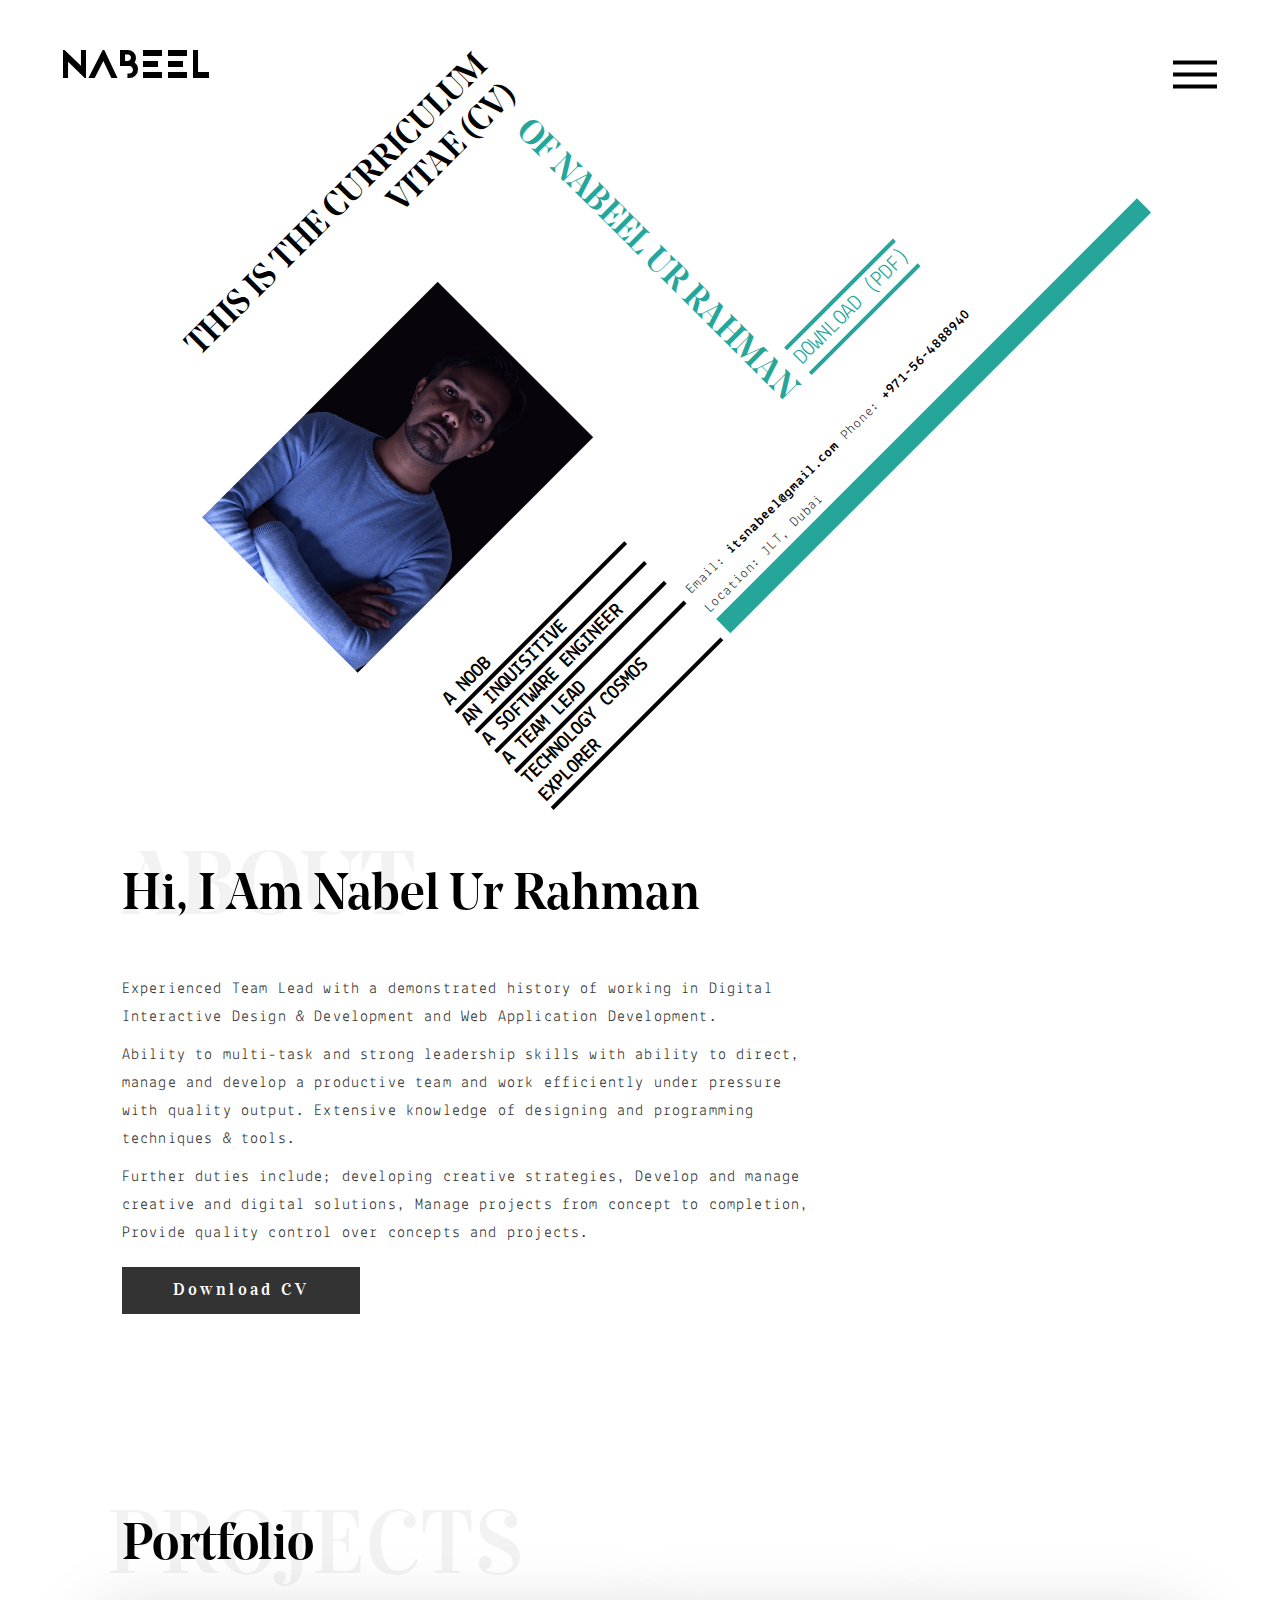
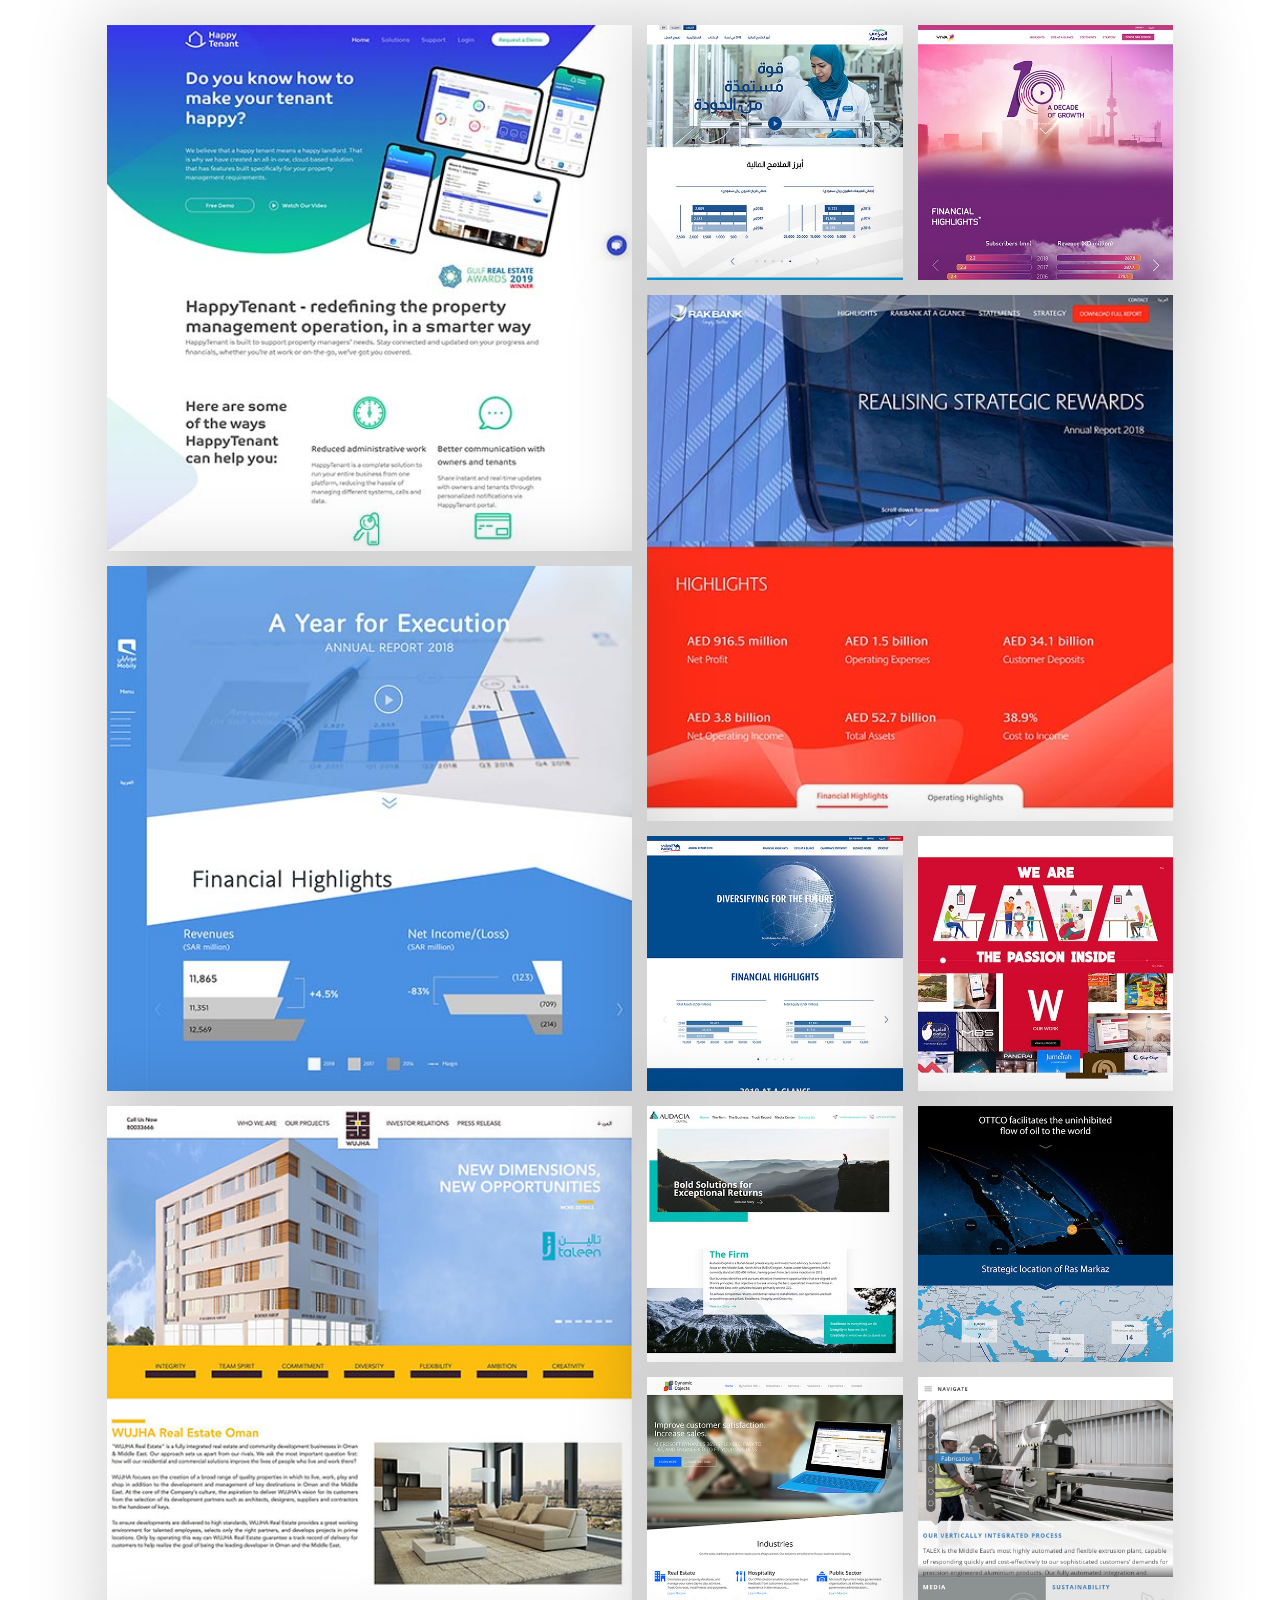
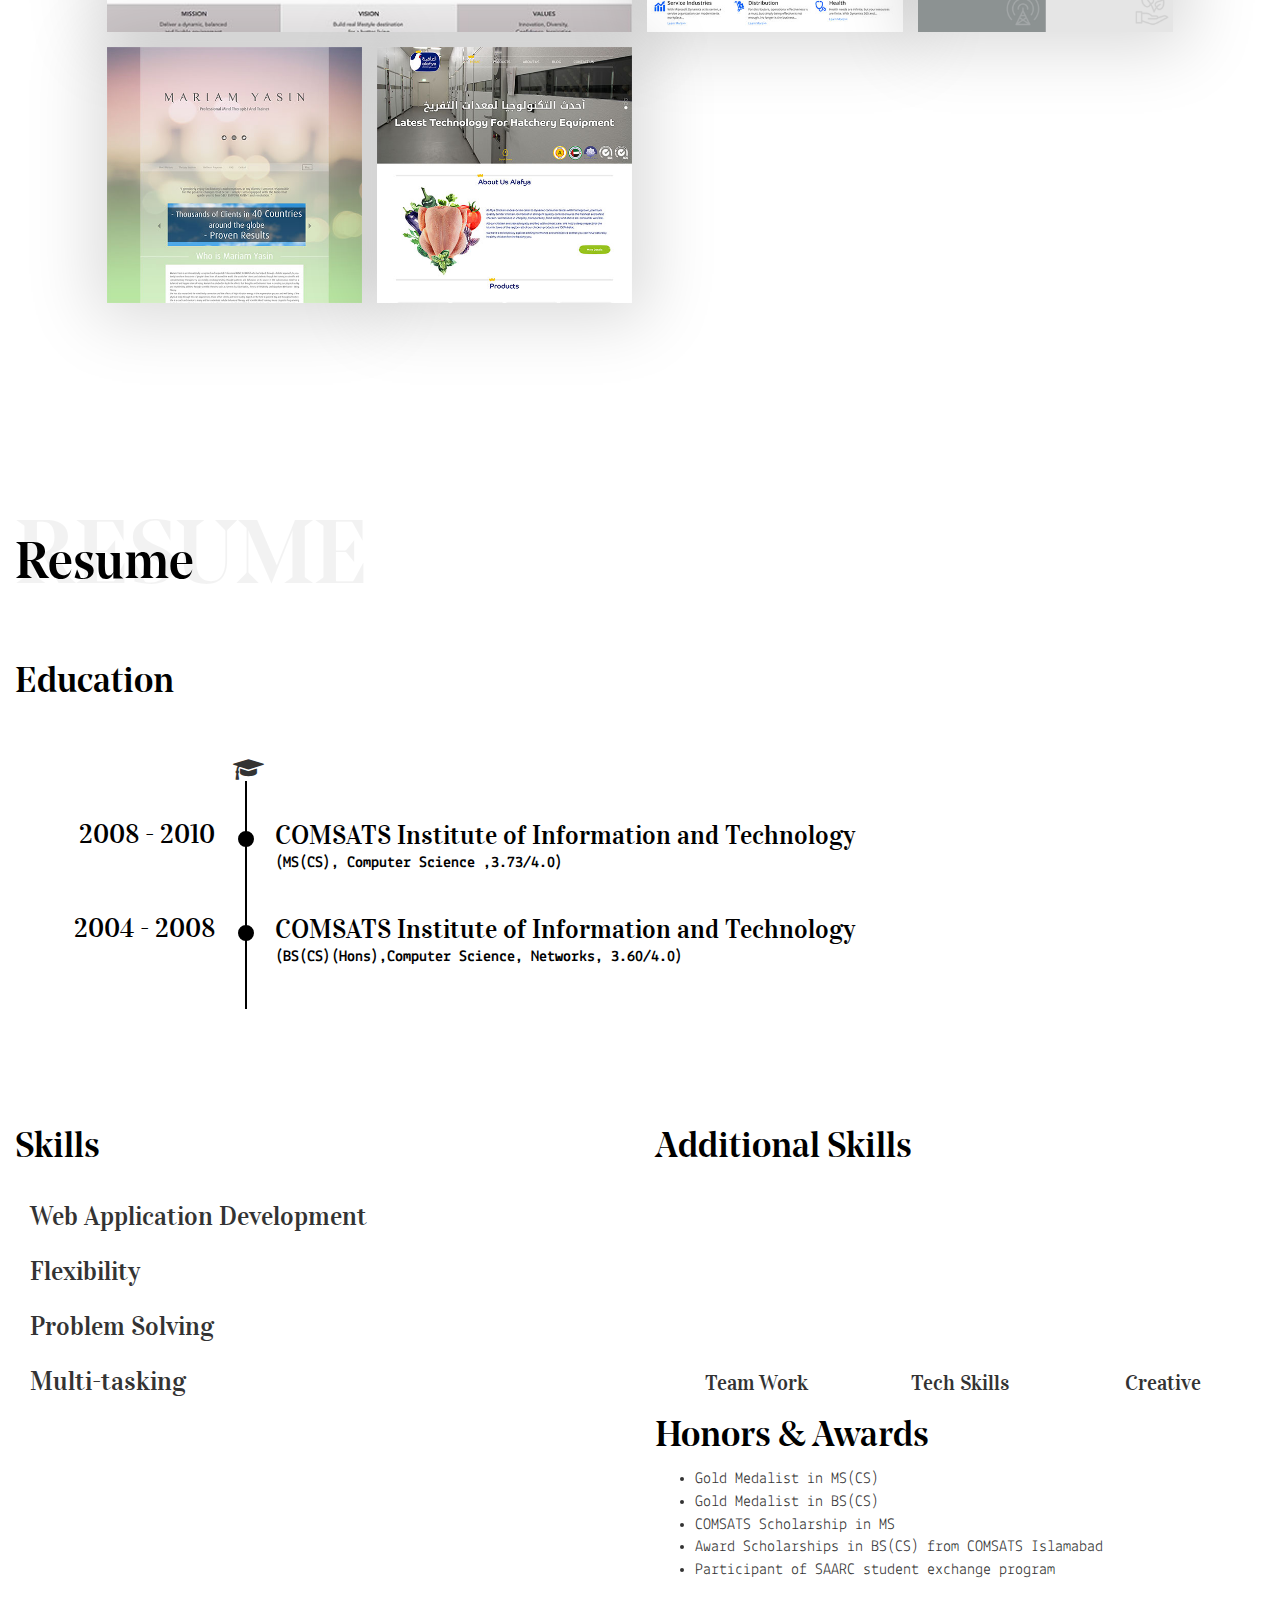
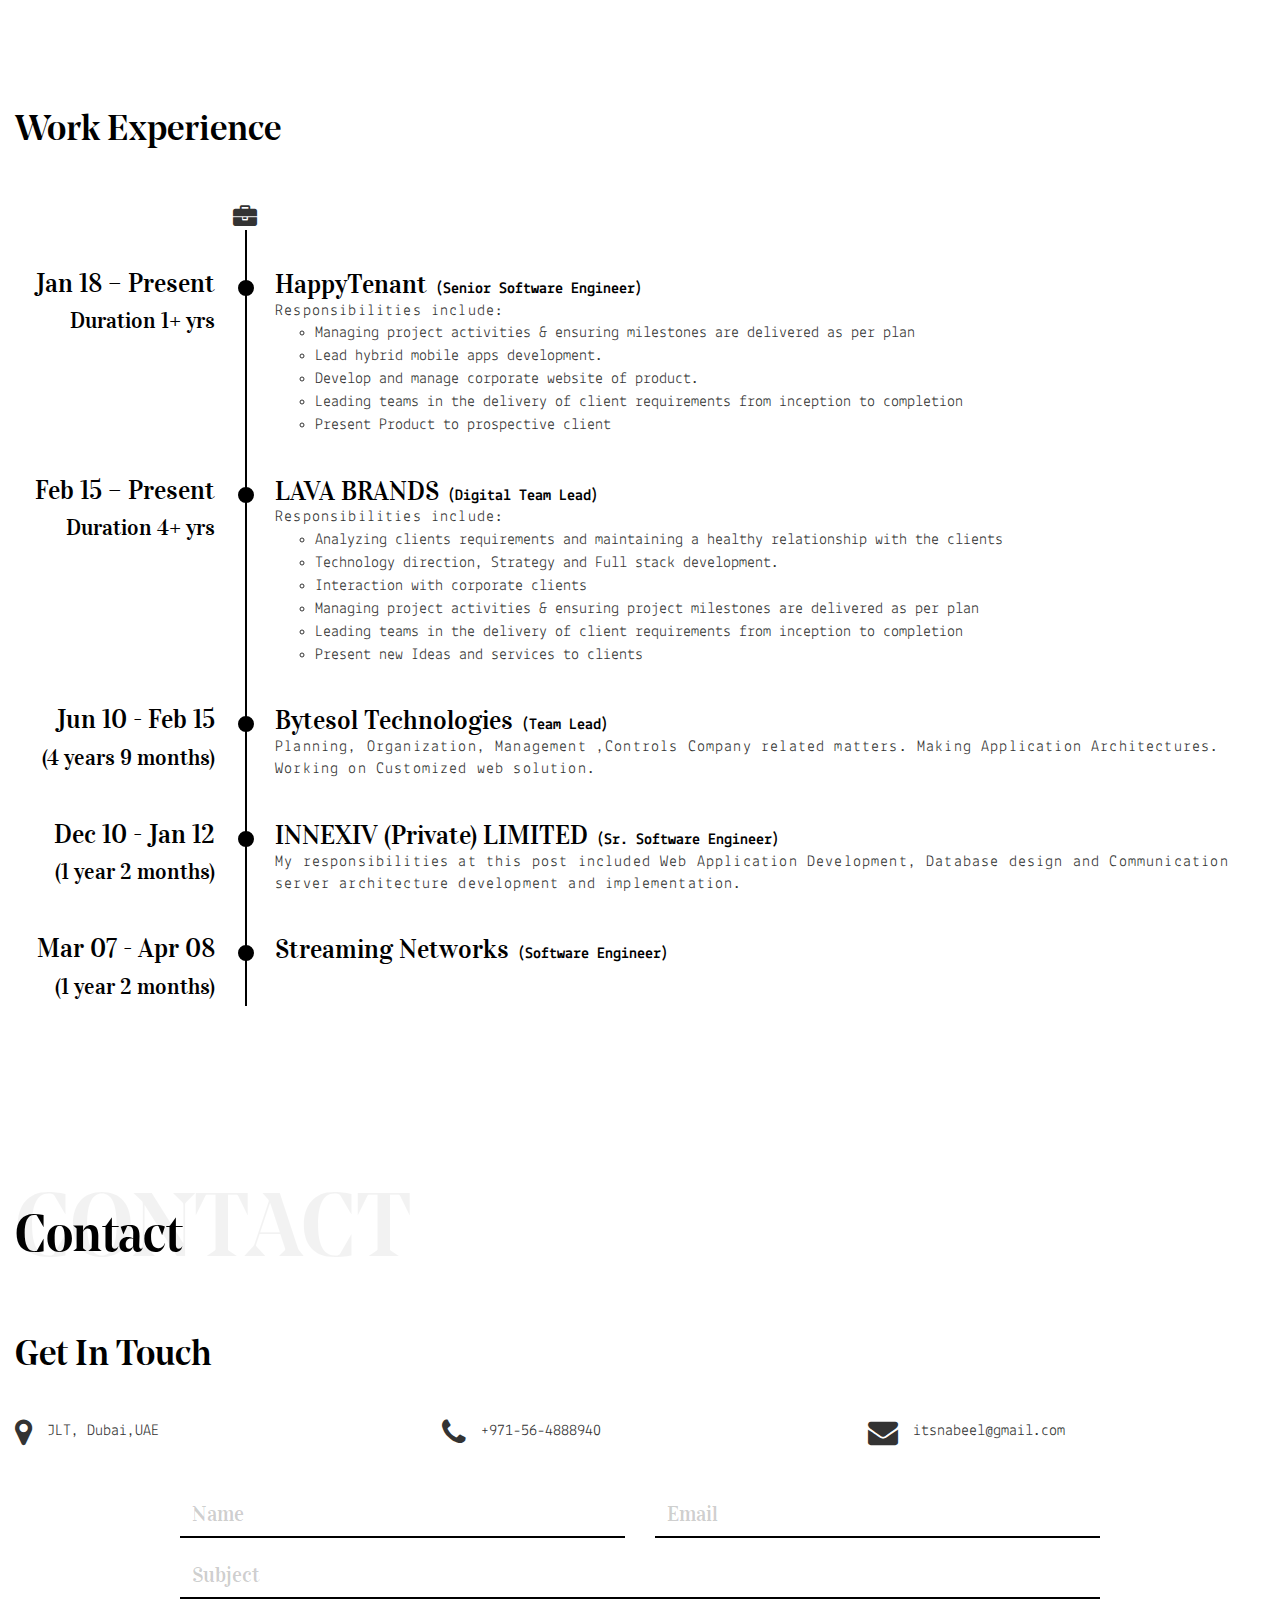
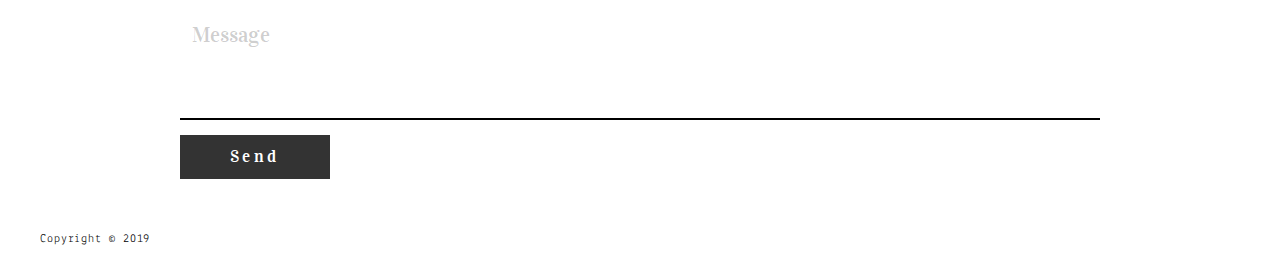
==== commit c94e1c4f: "new projects added font changed" ====
--- a/index.html
+++ b/index.html
@@ -122,7 +122,7 @@
 
         </div>
 
-        <a href="resume.pdf" target="_blank" class="btn-download">
+        <a href="Nabeel-Ur-Rahman-CV.pdf" target="_blank" class="btn-download">
             Download (PDF)
         </a>
     </header>
@@ -159,7 +159,7 @@
                             projects.
                         </p>
 
-                        <a href="resume.pdf" target="_blank" class="btn">Download CV</a>
+                        <a href="Nabeel-Ur-Rahman-CV.pdf" target="_blank" class="btn">Download CV</a>
                     </div>
                 </div>
 
@@ -178,6 +178,372 @@
                 </div>
 
                 <div class="col-md-12 projects">
+
+                    <div class="project">
+                        <img src="img/happytenant_thumb.jpg" alt="">
+
+                        <!--Start: project overlay-->
+                        <div class="overlay">
+                            <div>
+                                <p class="project-title">
+                                    HappyTenant Property Management
+                                </p>
+                                <p class="details">
+                                    Ui/UX, CMS , Development
+                                </p>
+                            </div>
+                            <span class="line"></span>
+                            <a href="#project-ht-popup" data-group="1" class="galleryItem"></a>
+                        </div>
+                        <!--End: project overlay-->
+
+
+                        <!--Start: of popup content for a project-->
+                        <div id="project-ht-popup" class="popup mfp-hide row">
+
+                            <div class="col-md-6 image">
+                                <div id="carousel-ht" class="carousel slide" data-ride="carousel">
+                                    <!-- Indicators -->
+                                    <ol class="carousel-indicators">
+                                        <li data-target="#carousel-ht" data-slide-to="0" class="active"> </li>
+                                        <li data-target="#carousel-ht" data-slide-to="1" > </li>
+                                        <li data-target="#carousel-ht" data-slide-to="2" > </li>
+                                    </ol>
+
+                                    <!-- Wrapper for slides -->
+                                    <div class="carousel-inner" role="listbox">
+                                        <div class="item active">
+                                            <div style="background-image:url('img/happytenant_home.jpg')"> </div>
+                                        </div>                                        
+                                        <div class="item">
+                                            <div style="background-image:url('img/happytenant_page1.jpg')"> </div>
+                                        </div>                                        
+                                        <div class="item">
+                                            <div style="background-image:url('img/happytenant_page2.jpg')"> </div>
+                                        </div>                                        
+                                    </div>
+                                </div>
+
+
+                            </div>
+                            <div class="col-md-6 desc">
+                                <h4>HappyTenant Property Management System</h4>
+                                <div class="category">Ui/UX, CMS, Development</div>
+                                <p>
+                                 
+                                </p>
+                                <span>Year : <span>2019</span></span>
+                                <span>Services : <span>UI/UX, Development</span></span>
+                                <a href="https://happytenant.ae/home" target="_blank" class="btn">View
+                                    Project</a>
+                            </div>
+                        </div>
+                        <!--End: of popup content for a project-->
+                    </div>
+
+                                            
+                    <div class="project">
+                        <img src="img/almarai-thumb.jpg" alt="">
+
+                        <!--Start: project overlay-->
+                        <div class="overlay">
+                            <div>
+                                <p class="project-title">
+                                    Almarai Annual Report
+                                </p>
+                                <p class="details">
+                                    Ui/UX, CMS , Development
+                                </p>
+                            </div>
+                            <span class="line"></span>
+                            <a href="#project-almarai-popup" data-group="1" class="galleryItem"></a>
+                        </div>
+                        <!--End: project overlay-->
+
+
+                        <!--Start: of popup content for a project-->
+                        <div id="project-almarai-popup" class="popup mfp-hide row">
+
+                            <div class="col-md-6 image">
+                                <div id="carousel-almarai" class="carousel slide" data-ride="carousel">
+                                    <!-- Indicators -->
+                                    <ol class="carousel-indicators">
+                                        <li data-target="#carousel-almarai" data-slide-to="0" class="active"> </li>
+                                        <li data-target="#carousel-almarai" data-slide-to="1" > </li>
+                                    </ol>
+
+                                    <!-- Wrapper for slides -->
+                                    <div class="carousel-inner" role="listbox">
+                                        <div class="item active">
+                                            <div style="background-image:url('img/almarai_en.jpg')"> </div>
+                                        </div>                                        
+                                        <div class="item">
+                                            <div style="background-image:url('img/almarai_ar.jpg')"> </div>
+                                        </div>                                        
+                                    </div>
+                                </div>
+
+
+                            </div>
+                            <div class="col-md-6 desc">
+                                <h4>Almarai Annual Report</h4>
+                                <div class="category">Ui/UX, CMS, Development</div>
+                                <p>
+                                 
+                                </p>
+                                <span>Year : <span>2019</span></span>
+                                <span>Services : <span>UI/UX, Development</span></span>
+                                <a href="https://annualreport.almarai.com/index.php/en" target="_blank" class="btn">View
+                                    Project</a>
+                            </div>
+                        </div>
+                        <!--End: of popup content for a project-->
+                    </div>
+
+
+                                             
+                    <div class="project">
+                        <img src="img/viva-thumb.jpg" alt="">
+
+                        <!--Start: project overlay-->
+                        <div class="overlay">
+                            <div>
+                                <p class="project-title">
+                                    VIVA Annual Report
+                                </p>
+                                <p class="details">
+                                    Ui/UX, CMS , Development
+                                </p>
+                            </div>
+                            <span class="line"></span>
+                            <a href="#project-viva-popup" data-group="1" class="galleryItem"></a>
+                        </div>
+                        <!--End: project overlay-->
+
+
+                        <!--Start: of popup content for a project-->
+                        <div id="project-viva-popup" class="popup mfp-hide row">
+
+                            <div class="col-md-6 image">
+                                <div id="carousel-viva" class="carousel slide" data-ride="carousel">
+                                    <!-- Indicators -->
+                                    <ol class="carousel-indicators">
+                                        <li data-target="#carousel-viva" data-slide-to="0" class="active"> </li>
+                                        <li data-target="#carousel-viva" data-slide-to="1"> </li>
+                                    </ol>
+
+                                    <!-- Wrapper for slides -->
+                                    <div class="carousel-inner" role="listbox">
+                                        <div class="item active">
+                                            <div style="background-image:url('img/viva.jpg')">
+                                            </div>
+                                        </div>                                        
+                                        <div class="item">
+                                            <div style="background-image:url('img/viva_ar.jpg')">
+                                            </div>
+                                        </div>                                        
+                                    </div>
+                                </div>
+
+
+                            </div>
+                            <div class="col-md-6 desc">
+                                <h4>VIVA Annual Report</h4>
+                                <div class="category">Ui/UX, CMS, Development</div>
+                                <p>
+                                 
+                                </p>
+                                <span>Year : <span>2019</span></span>
+                                <span>Services : <span>UI/UX, Development</span></span>
+                                <a href="http://annualreport.viva.com.kw/" target="_blank" class="btn">View
+                                    Project</a>
+                            </div>
+                        </div>
+                        <!--End: of popup content for a project-->
+                    </div>
+
+
+                                             
+                    <div class="project">
+                        <img src="img/rak-thumb.jpg" alt="">
+
+                        <!--Start: project overlay-->
+                        <div class="overlay">
+                            <div>
+                                <p class="project-title">
+                                    RAK Bank Annual Report
+                                </p>
+                                <p class="details">
+                                    Ui/UX, CMS , Development
+                                </p>
+                            </div>
+                            <span class="line"></span>
+                            <a href="#project-rak-popup" data-group="1" class="galleryItem"></a>
+                        </div>
+                        <!--End: project overlay-->
+
+
+                        <!--Start: of popup content for a project-->
+                        <div id="project-rak-popup" class="popup mfp-hide row">
+
+                            <div class="col-md-6 image">
+                                <div id="carousel-rak" class="carousel slide" data-ride="carousel">
+                                    <!-- Indicators -->
+                                    <ol class="carousel-indicators">
+                                        <li data-target="#carousel-lava" data-slide-to="0" class="active">
+                                        </li>
+                                    </ol>
+
+                                    <!-- Wrapper for slides -->
+                                    <div class="carousel-inner" role="listbox">
+                                        <div class="item active">
+                                            <div style="background-image:url('img/rak.jpg')">
+                                            </div>
+                                        </div>                                        
+                                    </div>
+
+
+                                </div>
+
+
+                            </div>
+                            <div class="col-md-6 desc">
+                                <h4>RAK Bank Annual Report</h4>
+                                <div class="category">Ui/UX, CMS, Development</div>
+                                <p>
+                                 
+                                </p>
+                                <span>Year : <span>2019</span></span>
+                                <span>Services : <span>UI/UX, Development</span></span>
+                                <a href="https://lab.lava-brands.com/rak2018/en/" target="_blank" class="btn">View
+                                    Project</a>
+                            </div>
+                        </div>
+                        <!--End: of popup content for a project-->
+                    </div>
+
+
+                         
+                    <div class="project">
+                        <img src="img/mobily-thumb.jpg" alt="">
+
+                        <!--Start: project overlay-->
+                        <div class="overlay">
+                            <div>
+                                <p class="project-title">
+                                    Mobily Annual Report
+                                </p>
+                                <p class="details">
+                                    Ui/UX, CMS , Development
+                                </p>
+                            </div>
+                            <span class="line"></span>
+                            <a href="#project-mobily-popup" data-group="1" class="galleryItem"></a>
+                        </div>
+                        <!--End: project overlay-->
+
+
+                        <!--Start: of popup content for a project-->
+                        <div id="project-mobily-popup" class="popup mfp-hide row">
+
+                            <div class="col-md-6 image">
+                                <div id="carousel-mobily" class="carousel slide" data-ride="carousel">
+                                    <!-- Indicators -->
+                                    <ol class="carousel-indicators">
+                                        <li data-target="#carousel-mobily" data-slide-to="0" class="active"> </li>
+                                        <li data-target="#carousel-mobily" data-slide-to="1"> </li>
+                                    </ol>
+
+                                    <!-- Wrapper for slides -->
+                                    <div class="carousel-inner" role="listbox">
+                                        <div class="item active">
+                                            <div style="background-image:url('img/mobily.jpg')"> </div>
+                                        </div>                                        
+                                        <div class="item">
+                                            <div style="background-image:url('img/mobily_ar.jpg')"> </div>
+                                        </div>                                        
+                                    </div>
+
+
+                                </div>
+
+
+                            </div>
+                            <div class="col-md-6 desc">
+                                <h4>Mobily Annual Report</h4>
+                                <div class="category">Ui/UX, CMS, Development</div>
+                                <p>
+                                 
+                                </p>
+                                <span>Year : <span>2019</span></span>
+                                <span>Services : <span>UI/UX, Development</span></span>
+                                <a href="https://ir.mobily.link/2018/index.php/en" target="_blank" class="btn">View
+                                    Project</a>
+                            </div>
+                        </div>
+                        <!--End: of popup content for a project-->
+                    </div>
+
+                    
+                    <div class="project">
+                        <img src="img/nbk-thumb.jpg" alt="">
+
+                        <!--Start: project overlay-->
+                        <div class="overlay">
+                            <div>
+                                <p class="project-title">
+                                    National Bank of Kuwait
+                                </p>
+                                <p class="details">
+                                    Ui/UX, CMS , Development
+                                </p>
+                            </div>
+                            <span class="line"></span>
+                            <a href="#project-nbk-popup" data-group="1" class="galleryItem"></a>
+                        </div>
+                        <!--End: project overlay-->
+
+
+                        <!--Start: of popup content for a project-->
+                        <div id="project-nbk-popup" class="popup mfp-hide row">
+
+                            <div class="col-md-6 image">
+                                <div id="carousel-nbk" class="carousel slide" data-ride="carousel">
+                                    <!-- Indicators -->
+                                    <ol class="carousel-indicators">
+                                        <li data-target="#carousel-lava" data-slide-to="0" class="active">
+                                        </li>
+                                        <!--<li data-target="#carousel-lava" data-slide-to="1"></li>-->
+                                        <!--<li data-target="#carousel-lava" data-slide-to="2"></li>-->
+                                    </ol>
+
+                                    <!-- Wrapper for slides -->
+                                    <div class="carousel-inner" role="listbox">
+                                        <div class="item active">
+                                            <div style="background-image:url('img/nbk.jpg')">
+                                            </div>
+                                        </div>                                        
+                                    </div>
+
+
+                                </div>
+
+
+                            </div>
+                            <div class="col-md-6 desc">
+                                <h4>National Bank of Kuwait</h4>
+                                <div class="category">Ui/UX, CMS, Development</div>
+                                <p>
+                                 
+                                </p>
+                                <span>Year : <span>2019</span></span>
+                                <span>Services : <span>UI/UX, Development</span></span>
+                                <a href="https://2018.nbkannualreport.com/index.php" target="_blank" class="btn">View
+                                    Project</a>
+                            </div>
+                        </div>
+                        <!--End: of popup content for a project-->
+                    </div>
 
 
                     <div class=" project ">
--- a/css/main.css
+++ b/css/main.css
@@ -1,2 +1,2 @@
-@font-face{font-family:"Jaapokkisubtract-Regular";src:url("../fonts/Jaapokkisubtract-Regular.eot?") format("eot"),url("../fonts/Jaapokkisubtract-Regular.woff2") format("woff2"),url("../fonts/Jaapokkisubtract-Regular.woff") format("woff"),url("../fonts/Jaapokkisubtract-Regular.ttf") format("truetype"),url("../fonts/Jaapokkisubtract-Regular.svg#Jaapokkisubtract-Regular") format("svg")}/*! HTML5 Boilerplate v5.3.0 | MIT License | https://html5boilerplate.com/ */html{color:#222}::-moz-selection{background:#b3d4fc;text-shadow:none}::selection{background:#b3d4fc;text-shadow:none}hr{display:block;height:1px;border:0;border-top:1px solid #ccc;margin:1em 0;padding:0}audio,canvas,iframe,img,svg,video{vertical-align:middle}fieldset{border:0;margin:0;padding:0}textarea{resize:vertical}.browserupgrade{margin:0.2em 0;background:#ccc;color:#000;padding:0.2em 0}.hidden{display:none !important}.visuallyhidden{border:0;clip:rect(0 0 0 0);height:1px;margin:-1px;overflow:hidden;padding:0;position:absolute;width:1px}.visuallyhidden.focusable:active,.visuallyhidden.focusable:focus{clip:auto;height:auto;margin:0;overflow:visible;position:static;width:auto}.invisible{visibility:hidden}.clearfix:before,.clearfix:after{content:" ";display:table}.clearfix:after{clear:both}@media print{*,*:before,*:after,*:first-letter,*:first-line{background:transparent !important;color:#000 !important;box-shadow:none !important;text-shadow:none !important}a,a:visited{text-decoration:underline}a[href]:after{content:" (" attr(href) ")"}abbr[title]:after{content:" (" attr(title) ")"}a[href^="#"]:after,a[href^="javascript:"]:after{content:""}pre,blockquote{border:1px solid #999;page-break-inside:avoid}thead{display:table-header-group}tr,img{page-break-inside:avoid}img{max-width:100% !important}p,h2,h3{orphans:3;widows:3}h2,h3{page-break-after:avoid}}html,body{background-color:#fff;font-family:'Lekton', sans-serif;font-size:62.5%}@media (min-width: 1500px){html,body{font-size:87.8906%}}body{opacity:0;-webkit-transition:opacity 1s ease-in;-moz-transition:opacity 1s ease-in;-o-transition:opacity 1s ease-in;-ms-transition:opacity 1s ease-in;transition:opacity 1s ease-in}body.loaded{opacity:1}h1,h2,h3,h4,h5{font-weight:300;font-family:'Vidaloka', serif;color:#000}h1{font-size:6.4rem}h2{font-size:5.1rem;margin-bottom:5rem}h3{font-size:3.60rem;color:#000}h4{font-size:2.5rem}p{font-size:1.56rem;line-height:1.8;letter-spacing:0.075em;-webkit-font-smoothing:antialiased}a,a:hover,a:focus{color:inherit;text-decoration:none;outline:0;-webkit-transition:all 0.25s ease-out;-moz-transition:all 0.25s ease-out;-ms-transition:all 0.25s ease-out;-o-transition:all 0.25s ease-out;transition:all 0.25s ease-out}.navbar-default{border:none;background-color:transparent}.navbar-default .navbar-toggle{border-color:transparent;display:block;float:left;-webkit-transform:scale(2);-moz-transform:scale(2);-ms-transform:scale(2);-o-transform:scale(2);transform:scale(2)}@media (max-width: 768px){.navbar-default .navbar-toggle{display:block !important}}.navbar-default .navbar-toggle:focus,.navbar-default .navbar-toggle:hover{background-color:transparent}.navbar-default .navbar-toggle .icon-bar{background-color:#000}.navbar-default .navbar-nav{float:none !important;margin:0px -15px}.navbar-default .navbar-nav>li{float:none}.navbar-default .navbar-nav>li>a{color:#000;padding-top:10px;padding-bottom:10px}.navbar-default .navbar-nav>li>a:focus{background-color:transparent;outline:none}.navbar-default .navbar-nav>.active>a{background-color:transparent;color:rgba(0,0,0,0.8)}.navbar-default .navbar-nav>.active>a:focus{background-color:transparent;color:rgba(0,0,0,0.6)}.navbar-default .navbar-nav>.active>a:hover{background-color:transparent;color:rgba(0,0,0,0.6)}.full-page-nav-container{position:fixed;background-color:transparent;z-index:9;left:0;top:0;width:100%;margin-bottom:0}.full-page-nav-container .container-fluid{padding:0}@media (max-width: 768px){.full-page-nav-container{-webkit-transition:all .4s ease;-moz-transition:all .4s ease;-ms-transition:all .4s ease;-o-transition:all .4s ease;transition:all .4s ease;position:fixed;z-index:99;left:0;top:0;width:100%;height:85px}.full-page-nav-container.sticky{-webkit-box-shadow:0 0 10px rgba(0,0,0,0.1);-moz-box-shadow:0 0 10px rgba(0,0,0,0.1);box-shadow:0 0 10px rgba(0,0,0,0.1);background-color:#fff}}.full-page-nav-container ul{background-color:#fff;text-align:center;font-size:6.4rem;font-family:'Vidaloka', serif;display:none}@media (max-width: 768px){.full-page-nav-container ul{font-size:4rem}}.full-page-nav-container ul li a{color:#000;line-height:normal;width:100%;height:100%;display:-ms-flexbox;display:-webkit-flex;display:flex;-ms-flex-align:center;-webkit-align-items:center;-webkit-box-align:center;justify-content:center;flex-direction:column;-webkit-transition:all .4s ease;-moz-transition:all .4s ease;-ms-transition:all .4s ease;-o-transition:all .4s ease;transition:all .4s ease}.full-page-nav-container ul li a>span{position:absolute;left:50%;top:50%;-webkit-transform:translate(-50%, -50%);-moz-transform:translate(-50%, -50%);-ms-transform:translate(-50%, -50%);-o-transform:translate(-50%, -50%);transform:translate(-50%, -50%);-webkit-transition:all 1s ease;-moz-transition:all 1s ease;-ms-transition:all 1s ease;-o-transition:all 1s ease;transition:all 1s ease;opacity:0;font-size:9.0rem;color:rgba(0,0,0,0.1)}@media (max-width: 768px){.full-page-nav-container ul li a>span{font-size:5.0rem}}.full-page-nav-container ul li a:hover{-webkit-transition:all .4s ease;-moz-transition:all .4s ease;-ms-transition:all .4s ease;-o-transition:all .4s ease;transition:all .4s ease;color:rgba(0,0,0,0.8);background-color:transparent}.full-page-nav-container ul li a:hover>span{opacity:1;letter-spacing:0.25em}@media (max-width: 991px){.full-page-nav-container ul li a:hover>span{display:none}}.full-page-nav-container .navbar-header{float:none}@media (max-width: 768px){.full-page-nav-container .navbar-header{float:left}}.full-page-nav-container .navbar-collapse{box-shadow:inset 0 1px 0 rgba(255,255,255,0.1);-webkit-transition:all .6s ease-out;-moz-transition:all .6s ease-out;-ms-transition:all .6s ease-out;-o-transition:all .6s ease-out;transition:all .6s ease-out}.full-page-nav-container .navbar-collapse ul{height:100vh}@media (max-width: 768px){.full-page-nav-container .navbar-collapse ul{height:95%}}.full-page-nav-container .navbar-collapse ul li{border-bottom:1px solid rgba(0,0,0,0.1);border-right:1px solid rgba(0,0,0,0.1);height:50vh;width:50%;float:left;overflow:hidden}.full-page-nav-container .navbar-collapse ul li a{-webkit-transition:all .4s ease;-moz-transition:all .4s ease;-ms-transition:all .4s ease;-o-transition:all .4s ease;transition:all .4s ease;-webkit-transform:translate(0%, -100%);-moz-transform:translate(0%, -100%);-ms-transform:translate(0%, -100%);-o-transform:translate(0%, -100%);transform:translate(0%, -100%)}.full-page-nav-container .navbar-collapse.collapse{opacity:0;-webkit-transition:all .4s ease;-moz-transition:all .4s ease;-ms-transition:all .4s ease;-o-transition:all .4s ease;transition:all .4s ease}.full-page-nav-container .navbar-collapse.collapse.in{opacity:1;z-index:999}.full-page-nav-container .navbar-collapse.collapse.in ul{display:block}.full-page-nav-container .navbar-collapse.collapse.in ul li{overflow:hidden}.full-page-nav-container .navbar-collapse.collapse.in ul li a{-webkit-transform:translate(0%, 0%);-moz-transform:translate(0%, 0%);-ms-transform:translate(0%, 0%);-o-transform:translate(0%, 0%);transform:translate(0%, 0%);color:#000}.navbar-toggle{z-index:99999999;display:block;position:fixed;right:63px;top:50px;height:47px;border-radius:0;margin:0;-webkit-transition:all .4s ease;-moz-transition:all .4s ease;-ms-transition:all .4s ease;-o-transition:all .4s ease;transition:all .4s ease}@media (max-width: 768px){.navbar-toggle{top:20px;right:25px}}.navbar-toggle span{-webkit-transition:all .4s ease;-moz-transition:all .4s ease;-ms-transition:all .4s ease;-o-transition:all .4s ease;transition:all .4s ease;background-color:#000;width:30px;height:4px}.navbar-toggle .icon-bar{border-radius:0;color:#000}.navbar-toggle .icon-bar:nth-child(2){-webkit-transform:rotate(45deg);-ms-transform:rotate(45deg);-o-transform:rotate(45deg);transform:rotate(45deg);transform-origin:10% 10%}.navbar-toggle .icon-bar:nth-child(3){opacity:0}.navbar-toggle .icon-bar:last-child{-webkit-transform:rotate(-45deg);-ms-transform:rotate(-45deg);-o-transform:rotate(-45deg);transform:rotate(-45deg);transform-origin:10% 90%}.navbar-toggle.collapsed .icon-bar:nth-child(2){-webkit-transform:rotate(0deg);-ms-transform:rotate(0deg);-o-transform:rotate(0deg);transform:rotate(0deg)}.navbar-toggle.collapsed .icon-bar:nth-child(3){opacity:1}.navbar-toggle.collapsed .icon-bar:last-child{-webkit-transform:rotate(0deg);-ms-transform:rotate(0deg);-o-transform:rotate(0deg);transform:rotate(0deg)}.logo{position:fixed;font-family:Jaapokkisubtract-Regular;font-size:4rem;float:left;left:60px;top:40px;color:#000;z-index:9999}@media (max-width: 768px){.logo{left:20px;top:20px}}.wrap{-webkit-transition:all .4s ease;-moz-transition:all .4s ease;-ms-transition:all .4s ease;-o-transition:all .4s ease;transition:all .4s ease;-webkit-transform-origin:center center;-moz-transform-origin:center center;-ms-transform-origin:center center;-o-transform-origin:center center;transform-origin:center center}@media (max-width: 991px){.wrap{width:100vw}}.wrap.zoomout{-webkit-transform:scale(0.8);-moz-transform:scale(0.8);-ms-transform:scale(0.8);-o-transform:scale(0.8);transform:scale(0.8);transform-origin:center}.wrap>section{color:#000}@media (max-width: 768px){.wrap>section{overflow:hidden}}section{font-size:1.6rem;margin:15rem 0}@media (max-width: 768px){section{margin:2.5rem 0}}.page-title{margin-top:35px}@media (max-width: 991px){.page-title{margin:130px 0 80px}}.bottom-gradient{background:-moz-linear-gradient(top, rgba(255,255,255,0) 0%, #fff 100%);background:-webkit-linear-gradient(top, rgba(255,255,255,0) 0%, #fff 100%);background:linear-gradient(to bottom, rgba(255,255,255,0) 0%, #fff 100%);position:absolute;bottom:0;left:0;right:0;height:110px}.main-title{height:100vh;display:-ms-flexbox;display:-webkit-flex;display:flex;-webkit-flex-direction:column;-ms-flex-direction:column;flex-direction:column;-webkit-justify-content:center;-ms-flex-pack:center;justify-content:center;-webkit-align-content:center;-ms-flex-line-pack:center;align-content:center;-webkit-align-items:center;-ms-flex-align:center;align-items:center}.main-title .ico_scroll{margin-bottom:30px}.main-title .title{margin-top:auto}.main-title .sub-title{margin-bottom:auto}.title{margin-bottom:0.15em}.sub-title{font-size:2.56rem}.typed-cursor{opacity:1;-webkit-animation:blink 0.7s infinite;-moz-animation:blink 0.7s infinite;animation:blink 0.7s infinite}@keyframes blink{0%{opacity:1}50%{opacity:0}100%{opacity:1}}@-webkit-keyframes blink{0%{opacity:1}50%{opacity:0}100%{opacity:1}}@-moz-keyframes blink{0%{opacity:1}50%{opacity:0}100%{opacity:1}}#typed-title,#typed-sub-title{display:none}#about{margin-top:25rem}@media (max-width: 768px){#about{margin-top:10rem}}#about .container-fluid{max-width:1400px}@media (max-width: 1368px){#about .container-fluid{max-width:83.33%}}@media (max-width: 991px){#about .container-fluid{max-width:100%}}#about h2{position:relative}#about h2 span{text-transform:uppercase;position:absolute;left:0;top:-.3em;font-size:9.0rem;color:rgba(0,0,0,0.05);-webkit-transition:all 1s ease;-moz-transition:all 1s ease;-ms-transition:all 1s ease;-o-transition:all 1s ease;transition:all 1s ease}@media (max-width: 991px){#about h2 span{right:auto;left:0}}#about h2.expand span{letter-spacing:0.3em}@media (max-width: 1400px){#about .about-copy{max-width:700px}}@media (max-width: 991px){#about .about-copy{margin-top:80px;text-align:center}#about .about-copy p{text-align:left}#about .about-copy h2{text-align:left}}.profile-img{position:relative;text-align:right;display:inline-block;margin-right:15%}@media (max-width: 768px){.profile-img{margin:50px 15% 45px 0}}.profile-img img{height:auto;z-index:2;position:relative;max-width:100%;width:100%}.profile-img:before{content:'';position:absolute;z-index:1;border:15px solid rgba(0,0,0,0.05);width:92%;height:120%;left:20%;top:-10%}#portfolio .container-fluid{max-width:1400px}@media (min-width: 992px) and (max-width: 1368px){#portfolio .container-fluid{max-width:83.33%}}#portfolio .content-container{width:100%}#portfolio h2 span{text-transform:uppercase;position:absolute;left:0;top:-.5rem;font-size:9rem;color:rgba(0,0,0,0.05);font-family:'Vidaloka', serif;z-index:0;-webkit-transition:all 1s ease;-moz-transition:all 1s ease;-ms-transition:all 1s ease;-o-transition:all 1s ease;transition:all 1s ease}@media (max-width: 991px){#portfolio h2 span{top:10px;line-height:1.1}}#portfolio h2.expand span{letter-spacing:0.3em}#portfolio .filter{font-family:'Vidaloka', serif;font-size:2.14rem;position:relative;margin-bottom:45px;margin-top:100px}@media (max-width: 1500px){#portfolio .filter{margin-top:20px}}@media (max-width: 991px){#portfolio .filter{padding-top:20px}}#portfolio .filter .back-heading{text-transform:uppercase;position:absolute;left:0;top:-.5em;font-size:9rem;color:rgba(0,0,0,0.05);font-family:'Vidaloka', serif;z-index:0;-webkit-transition:all 1s ease;-moz-transition:all 1s ease;-ms-transition:all 1s ease;-o-transition:all 1s ease;transition:all 1s ease}@media (max-width: 991px){#portfolio .filter .back-heading{top:10px;line-height:1.1}}#portfolio .filter .back-heading.expand{letter-spacing:0.3em}#portfolio .filter>div{float:left;padding-right:65px}@media (max-width: 991px){#portfolio .filter>div{width:50%;padding-right:0}#portfolio .filter>div a{line-height:2}}#portfolio .filter a{color:rgba(0,0,0,0.8);z-index:1;position:relative}#portfolio .filter a:hover{color:#000}#portfolio .filter a.active{color:#000;border-bottom:2px solid #000}#portfolio .projects{padding:0;margin:0;padding-bottom:30px;display:grid;grid-template-columns:repeat(auto-fit, minmax(250px, 1fr));grid-gap:1.5rem;grid-auto-flow:dense}@media (max-width: 768px){#portfolio .projects{grid-template-columns:repeat(auto-fit, minmax(150px, 1fr))}}#portfolio .projects>div{position:relative;box-shadow:2px 2px 65px 14px rgba(0,0,0,0.15);-webkit-transition:all 1s ease;-moz-transition:all 1s ease;-ms-transition:all 1s ease;-o-transition:all 1s ease;transition:all 1s ease;transition-timing-function:cubic-bezier(0.25, 0.1, 0.2, 1)}#portfolio .projects>div:nth-child(1),#portfolio .projects>div:nth-child(4){grid-row:span 2;grid-column:span 2}#portfolio .projects>div .fa{position:absolute;right:30px;top:15px;color:#fff}#portfolio .projects>div .overlay{position:absolute;left:0px;top:0;width:100%;height:100%;background-color:rgba(0,0,0,0.7);opacity:0;color:#fff;flex-direction:column;display:-ms-flexbox;display:-webkit-flex;display:flex;justify-content:center;text-align:center;-webkit-transition:all .4s ease;-moz-transition:all .4s ease;-ms-transition:all .4s ease;-o-transition:all .4s ease;transition:all .4s ease}#portfolio .projects>div .overlay>div{-webkit-transform:translate(0, 50%);-moz-transform:translate(0, 50%);-ms-transform:translate(0, 50%);-o-transform:translate(0, 50%);transform:translate(0, 50%);-webkit-transition:all .4s ease;-moz-transition:all .4s ease;-ms-transition:all .4s ease;-o-transition:all .4s ease;transition:all .4s ease}#portfolio .projects>div .overlay .project-title{font-family:'Vidaloka', serif;font-size:2.1rem;line-height:1}#portfolio .projects>div .overlay .details{font-size:1.2rem}#portfolio .projects>div .overlay .line{position:absolute;width:4px;height:0;margin-left:-2px;left:50%;bottom:0;background-color:#fff;-webkit-transition:all .4s ease;-moz-transition:all .4s ease;-ms-transition:all .4s ease;-o-transition:all .4s ease;transition:all .4s ease}#portfolio .projects>div .overlay p{margin-bottom:0}#portfolio .projects>div .overlay a{display:block;height:100%;width:100%;position:absolute}@media (max-width: 768px){#portfolio .projects>div{padding:2px;margin:0}#portfolio .projects>div .overlay{width:calc(100% - 4px);height:calc(100% - 4px);left:2px;top:2px;opacity:1;background-color:rgba(0,0,0,0.3)}}#portfolio .projects>div:hover{box-shadow:2px 2px 10px rgba(0,0,0,0.25);transform:scale(0.95)}#portfolio .projects>div:hover .overlay{opacity:1}#portfolio .projects>div:hover .overlay>div{-webkit-transform:translate(0, 10%);-moz-transform:translate(0, 10%);-ms-transform:translate(0, 10%);-o-transform:translate(0, 10%);transform:translate(0, 10%)}#portfolio .projects>div:hover .overlay .line{height:36%}#portfolio .projects img{width:100%}.popup{position:relative;padding:15px;margin:20px auto;width:90%;max-width:1500px;background-color:#fff;color:#000;-webkit-box-shadow:0 5px 55px rgba(0,0,0,0.4);-moz-box-shadow:0 5px 55px rgba(0,0,0,0.4);box-shadow:0 5px 55px rgba(0,0,0,0.4);display:-ms-flexbox;display:-webkit-flex;display:flex;-ms-flex-align:center;-webkit-align-items:center;-webkit-box-align:center;justify-content:center;align-items:center}@media (max-width: 767px){.popup{display:block}}.popup .item{max-height:70vh;overflow:hidden}.popup .image{padding:0}.popup .image .item>div{background:no-repeat top center;-webkit-background-size:cover;background-size:cover;width:100%;height:80vh;-webkit-transition:all 4s ease;-moz-transition:all 4s ease;-ms-transition:all 4s ease;-o-transition:all 4s ease;transition:all 4s ease}.popup .image .item>div:hover{background-position:bottom center}.popup .image img{width:100%}.popup .desc{font-size:1.4rem;margin-bottom:50px;line-height:1.66;letter-spacing:0.075em;padding-left:30px}.popup .desc h4{font-family:Vidaloka;color:#000;font-size:2.1rem;margin-bottom:0}.popup .desc .category{line-height:2;padding-bottom:20px}.popup .desc p{font-size:1.4rem;font-family:'Lekton', sans-serif;padding-bottom:10px}.popup .desc>span{display:block}.popup .desc>span span{font-family:Vidaloka}#resume .container-fluid{max-width:1400px}#resume h2,#resume h3{position:relative}#resume h2 span,#resume h3 span{text-transform:uppercase;position:absolute;left:0;top:-.3em;font-size:9.0rem;color:rgba(0,0,0,0.05);-webkit-transition:all 1s ease;-moz-transition:all 1s ease;-ms-transition:all 1s ease;-o-transition:all 1s ease;transition:all 1s ease}#resume h2.expand span,#resume h3.expand span{letter-spacing:0.3em}@media (max-width: 768px){#resume h2,#resume h3{padding-top:40px}#resume h2 span,#resume h3 span{top:.1em}}#resume .bar-title{margin-top:.7em;font-family:'Vidaloka', serif;font-size:2.6rem;clear:both}#resume .progress{box-shadow:none;background-color:transparent;border-radius:0;overflow:visible;font-family:'Vidaloka', serif;height:15px}#resume .bar{text-align:right;font-size:2.6rem;line-height:.8;position:relative;font-family:'Vidaloka', serif;-webkit-transition:none !important;transition:none !important}#resume .bar span{position:absolute;right:-90px;color:#000}#resume .progress-circle{font-family:'Vidaloka', serif;margin:20px auto;width:150px;height:150px;font-size:2.6rem;position:relative}#resume .progress-circle+div{font-size:2.1rem;font-family:'Vidaloka', serif;text-align:center}#resume #skills{margin-bottom:10rem}@media (max-width: 768px){#resume #skills{padding:20px 0;margin-bottom:2.5rem}#resume #skills .bar-container{max-width:calc(100% - 50px)}}.timeline{margin:78px 0 0 230px;list-style:none;position:relative;padding:40px 0;padding-left:30px}@media (max-width: 768px){.timeline{margin:60px 0 0 20px}}.timeline:before{content:' ';position:absolute;width:2px;height:100%;top:0;left:0;background:#000}.timeline>li:last-of-type{margin-bottom:0}.timeline>li{position:relative;margin-bottom:40px}.timeline>li:before{content:' ';position:absolute;height:16px;width:16px;border:solid 4px #000;background-color:#000;border-radius:50%;left:-37px;top:10px}.timeline>li>.timeline-content{position:relative;background:#fff}.timeline>li>.timeline-content>h4{margin:0;font-size:2.56rem;display:inline-block;font-family:'Vidaloka', serif}.timeline>li>.timeline-content>.period{font-size:2.56rem;font-family:'Vidaloka', serif;color:#000;position:absolute;right:100%;margin-right:60px;white-space:nowrap;top:-5px}@media (max-width: 768px){.timeline>li>.timeline-content>.period{position:static;margin-right:0}}.timeline>li>.timeline-content>span{font-family:'Lekton', sans-serif;font-weight:bold;color:#000;font-size:1.56rem}.timeline>li>.timeline-content>span:before{content:'('}.timeline>li>.timeline-content>span:after{content:')'}@media (max-width: 768px){.timeline>li>.timeline-content>span{display:block}}.timeline>li>.timeline-content>p{margin:0;font-size:1.56rem;line-height:1.4}.timeline>li:first-child{position:absolute;left:-0.5em;top:-1.1em;font-size:2.4rem}.timeline>li:first-child:before{display:none}#education{-webkit-transition:all .4s ease;-moz-transition:all .4s ease;-ms-transition:all .4s ease;-o-transition:all .4s ease;transition:all .4s ease;margin-bottom:10rem}@media (max-width: 768px){#education{margin-bottom:2.5rem}}#contact{margin-bottom:5rem}#contact .container-fluid{max-width:1400px}#contact h2,#contact h3{position:relative}@media (max-width: 991px){#contact h2,#contact h3{padding-top:40px}}#contact h2 span,#contact h3 span{text-transform:uppercase;position:absolute;left:0;top:-.3em;font-size:9.0rem;color:rgba(0,0,0,0.05);-webkit-transition:all 1s ease;-moz-transition:all 1s ease;-ms-transition:all 1s ease;-o-transition:all 1s ease;transition:all 1s ease}@media (max-width: 991px){#contact h2 span,#contact h3 span{top:10px}}#contact h2.expand span,#contact h3.expand span{letter-spacing:0.3em}#contact form{font-family:'Vidaloka', serif;font-size:2.14rem;margin:5rem auto 0;max-width:950px}@media (max-width: 1500px){#contact form{margin-top:30px}}@media (min-width: 1500px){#contact form .form-group{margin-bottom:40px}}#contact form .form-control{border-radius:0;color:#000;background-color:#fff;border:none;border-bottom:2px solid #000;-webkit-box-shadow:none;-moz-box-shadow:none;box-shadow:none;height:46px;font-size:2.14rem}#contact form textarea.form-control{height:auto}#contact form input::-webkit-input-placeholder,#contact form textarea::-webkit-input-placeholder{color:rgba(0,0,0,0.2);font:inherit;font-size:2.14rem;transition:transform 0.3s ease-in-out, font-size 0.3s ease-in-out, visibility 0.3s ease-in-out}#contact form input,#contact form textarea{resize:none;overflow:hidden}#contact form input:focus::-webkit-input-placeholder,#contact form textarea:focus::-webkit-input-placeholder{color:#000}#contact form input:focus,#contact form input:valid,#contact form textarea:focus,#contact form textarea:valid{box-shadow:none;outline:none;background-position:0 0}#contact form input:focus::-webkit-input-placeholder,#contact form input:valid::-webkit-input-placeholder,#contact form textarea:focus::-webkit-input-placeholder,#contact form textarea:valid::-webkit-input-placeholder{opacity:1}#contact form .btn{margin-top:0;margin-left:15px;border:0}@media (max-width: 991px){#contact form .btn{margin:0 auto;display:block}}#contact .contact-info{margin-top:40px}#contact .contact-info>div{margin-bottom:15px;display:flex;align-items:center}#contact .contact-info>div span{font-size:3.0rem;float:left;margin-right:1.5rem}@media (max-width: 991px){#contact .contact-info>div span{width:30px}}#contact .contact-info>div>div{float:left}#contact .contact-info>div a{display:block}.btn{background-color:rgba(0,0,0,0.8);color:#fff;font-family:'Vidaloka', serif;border-radius:0;padding:10px 50px;font-size:1.7rem;-webkit-transition:all .4s ease;-moz-transition:all .4s ease;-ms-transition:all .4s ease;-o-transition:all .4s ease;transition:all .4s ease;letter-spacing:0.2em;margin-top:30px}@media (max-width: 1500px){.btn{margin-top:10px}}.btn:hover,.btn:focus,.btn:active{color:#fff !important;background-color:#000 !important;outline:none !important}.round-btn{font-size:1.4rem;position:relative;border-radius:30px;margin-top:20px;display:inline-block;font-family:'Vidaloka', serif}.round-btn .txt{display:block;clear:both;line-height:1}.floating{animation-name:floating;-webkit-animation-name:floating;animation-duration:1.5s;-webkit-animation-duration:1.5s;animation-iteration-count:infinite;-webkit-animation-iteration-count:infinite}@keyframes floating{0%{transform:translateY(0%)}50%{transform:translateY(8%)}100%{transform:translateY(0%)}}@-webkit-keyframes floating{0%{-webkit-transform:translateY(0%)}50%{-webkit-transform:translateY(8%)}100%{-webkit-transform:translateY(0%)}}footer{width:100%;padding-bottom:30px;bottom:0;background-color:transparent}@media (max-width: 991px){footer{position:relative;float:left;padding:100px 0 0 0}}.social-icon{padding:0;margin:0}.social-icon li{list-style:none;display:inline-block}.social-icon li a{color:#000;font-size:2.5rem;text-align:center;text-decoration:none;transition:all 0.4s ease-in-out;padding:0;margin:0 25px}.social-icon li a:hover{color:rgba(0,0,0,0.8)}.copy{font-size:1.2rem;padding-left:40px;margin-bottom:0;color:#000}@media (max-width: 991px){.copy{position:relative;text-align:center;left:auto;padding:50px 0 0 0}}.back-to-top{position:fixed;right:50px;bottom:30px;z-index:999;font-size:2.8rem;opacity:0;color:#000;-webkit-transition:all 1s ease;-moz-transition:all 1s ease;-ms-transition:all 1s ease;-o-transition:all 1s ease;transition:all 1s ease}.back-to-top.visible{opacity:1}header{display:grid;width:66vw;margin:auto;grid-template-columns:auto 1fr 1fr 1fr 0.5fr;grid-template-rows:auto 1fr 1fr auto auto;grid-gap:1rem;transform:rotate(-45deg)}@media (max-width: 850px){header{margin-top:10rem;transform:rotate(0deg);width:calc(100vw - 30px)}}header h1{font-size:calc(1.1rem + 1.8vw);margin:0;line-height:1.2;text-transform:uppercase}header h1:nth-child(1){grid-column:1/4;text-align:right}header h1:nth-child(2){grid-column:3/4;grid-row:2/5;text-align:left;writing-mode:vertical-rl;justify-self:end;color:#26A69A}header .btn-download{grid-column:4/6;grid-row:4;border-top:4px solid #26A69A;border-bottom:4px solid #26A69A;align-self:start;justify-self:start;color:#26A69A;text-transform:uppercase;font-size:22PX;text-decoration:none}header .nabeel-photo{grid-row:2/4;grid-column:2/3;transform:rotate(90deg)}@media (max-width: 850px){header .nabeel-photo{transform:rotate(0deg)}}header .nabeel-photo img{max-width:220px}header .contact-info{grid-row:5;grid-column:3/6;border-bottom:20px solid #26A69A;align-self:end;font-size:18PX;font-weight:300}header .contact-info p{margin:0;font-size:14px;display:inline-block}header .contact-info p:last-child{display:block}header .contact-info p a{font-weight:bold;color:#000000}header .pull-messages{grid-column:1/3;grid-row:4/6;line-height:1.2;align-self:end}header .pull-messages ul{margin:0;padding:0;list-style:none;font-weight:bold;text-transform:uppercase;font-size:20px}header .pull-messages p{margin:.5rem}header ul li{border-bottom:4px solid #000000;color:#000000}header main{display:grid;grid-template-columns:repeat(auto-fit, minmax(100px, 1fr));grid-gap:1rem;grid-auto-flow:dense}header .big{grid-row:span 2;grid-column:span 2}header img{width:100%}
+@font-face{font-family:'Jaapokkisubtract';src:url("../fonts/Jaapokkisubtract-Regular.woff2") format("woff2"),url("../fonts/Jaapokkisubtract-Regular.woff") format("woff");font-weight:normal;font-style:normal}@font-face{font-family:'Graphik';src:url("../fonts/Graphik-Regular.woff2") format("woff2"),url("../fonts/Graphik-Regular.woff") format("woff");font-weight:normal;font-style:normal}@font-face{font-family:'noe-display';src:url("../fonts/noe-display-medium.woff") format("woff");font-weight:normal;font-style:normal}/*! HTML5 Boilerplate v5.3.0 | MIT License | https://html5boilerplate.com/ */html{color:#222}::-moz-selection{background:#b3d4fc;text-shadow:none}::selection{background:#b3d4fc;text-shadow:none}hr{display:block;height:1px;border:0;border-top:1px solid #ccc;margin:1em 0;padding:0}audio,canvas,iframe,img,svg,video{vertical-align:middle}fieldset{border:0;margin:0;padding:0}textarea{resize:vertical}.browserupgrade{margin:0.2em 0;background:#ccc;color:#000;padding:0.2em 0}.hidden{display:none !important}.visuallyhidden{border:0;clip:rect(0 0 0 0);height:1px;margin:-1px;overflow:hidden;padding:0;position:absolute;width:1px}.visuallyhidden.focusable:active,.visuallyhidden.focusable:focus{clip:auto;height:auto;margin:0;overflow:visible;position:static;width:auto}.invisible{visibility:hidden}.clearfix:before,.clearfix:after{content:" ";display:table}.clearfix:after{clear:both}@media print{*,*:before,*:after,*:first-letter,*:first-line{background:transparent !important;color:#000 !important;box-shadow:none !important;text-shadow:none !important}a,a:visited{text-decoration:underline}a[href]:after{content:" (" attr(href) ")"}abbr[title]:after{content:" (" attr(title) ")"}a[href^="#"]:after,a[href^="javascript:"]:after{content:""}pre,blockquote{border:1px solid #999;page-break-inside:avoid}thead{display:table-header-group}tr,img{page-break-inside:avoid}img{max-width:100% !important}p,h2,h3{orphans:3;widows:3}h2,h3{page-break-after:avoid}}html,body{background-color:#fff;font-family:'Lekton', sans-serif;font-size:62.5%}@media (min-width: 1500px){html,body{font-size:87.8906%}}body{opacity:0;-webkit-transition:opacity 1s ease-in;-moz-transition:opacity 1s ease-in;-o-transition:opacity 1s ease-in;-ms-transition:opacity 1s ease-in;transition:opacity 1s ease-in}body.loaded{opacity:1}h1,h2,h3,h4,h5{font-weight:300;font-family:'noe-display', serif;color:#000}h1{font-size:6.4rem}h2{font-size:5.1rem;margin-bottom:5rem}h3{font-size:3.60rem;color:#000}h4{font-size:2.5rem}p{font-size:1.56rem;line-height:1.8;letter-spacing:0.075em;-webkit-font-smoothing:antialiased}a,a:hover,a:focus{color:inherit;text-decoration:none;outline:0;-webkit-transition:all 0.25s ease-out;-moz-transition:all 0.25s ease-out;-ms-transition:all 0.25s ease-out;-o-transition:all 0.25s ease-out;transition:all 0.25s ease-out}.navbar-default{border:none;background-color:transparent}.navbar-default .navbar-toggle{border-color:transparent;display:block;float:left;-webkit-transform:scale(2);-moz-transform:scale(2);-ms-transform:scale(2);-o-transform:scale(2);transform:scale(2)}@media (max-width: 768px){.navbar-default .navbar-toggle{display:block !important}}.navbar-default .navbar-toggle:focus,.navbar-default .navbar-toggle:hover{background-color:transparent}.navbar-default .navbar-toggle .icon-bar{background-color:#000}.navbar-default .navbar-nav{float:none !important;margin:0px -15px}.navbar-default .navbar-nav>li{float:none}.navbar-default .navbar-nav>li>a{color:#000;padding-top:10px;padding-bottom:10px}.navbar-default .navbar-nav>li>a:focus{background-color:transparent;outline:none}.navbar-default .navbar-nav>.active>a{background-color:transparent;color:rgba(0,0,0,0.8)}.navbar-default .navbar-nav>.active>a:focus{background-color:transparent;color:rgba(0,0,0,0.6)}.navbar-default .navbar-nav>.active>a:hover{background-color:transparent;color:rgba(0,0,0,0.6)}.full-page-nav-container{position:fixed;background-color:transparent;z-index:9;left:0;top:0;width:100%;margin-bottom:0}.full-page-nav-container .container-fluid{padding:0}@media (max-width: 768px){.full-page-nav-container{-webkit-transition:all .4s ease;-moz-transition:all .4s ease;-ms-transition:all .4s ease;-o-transition:all .4s ease;transition:all .4s ease;position:fixed;z-index:99;left:0;top:0;width:100%;height:85px}.full-page-nav-container.sticky{-webkit-box-shadow:0 0 10px rgba(0,0,0,0.1);-moz-box-shadow:0 0 10px rgba(0,0,0,0.1);box-shadow:0 0 10px rgba(0,0,0,0.1);background-color:#fff}}.full-page-nav-container ul{background-color:#fff;text-align:center;font-size:6.4rem;font-family:'Vidaloka', serif;display:none}@media (max-width: 768px){.full-page-nav-container ul{font-size:4rem}}.full-page-nav-container ul li a{color:#000;line-height:normal;width:100%;height:100%;display:-ms-flexbox;display:-webkit-flex;display:flex;-ms-flex-align:center;-webkit-align-items:center;-webkit-box-align:center;justify-content:center;flex-direction:column;-webkit-transition:all .4s ease;-moz-transition:all .4s ease;-ms-transition:all .4s ease;-o-transition:all .4s ease;transition:all .4s ease}.full-page-nav-container ul li a>span{position:absolute;left:50%;top:50%;-webkit-transform:translate(-50%, -50%);-moz-transform:translate(-50%, -50%);-ms-transform:translate(-50%, -50%);-o-transform:translate(-50%, -50%);transform:translate(-50%, -50%);-webkit-transition:all 1s ease;-moz-transition:all 1s ease;-ms-transition:all 1s ease;-o-transition:all 1s ease;transition:all 1s ease;opacity:0;font-size:9.0rem;color:rgba(0,0,0,0.1)}@media (max-width: 768px){.full-page-nav-container ul li a>span{font-size:5.0rem}}.full-page-nav-container ul li a:hover{-webkit-transition:all .4s ease;-moz-transition:all .4s ease;-ms-transition:all .4s ease;-o-transition:all .4s ease;transition:all .4s ease;color:rgba(0,0,0,0.8);background-color:transparent}.full-page-nav-container ul li a:hover>span{opacity:1;letter-spacing:0.25em}@media (max-width: 991px){.full-page-nav-container ul li a:hover>span{display:none}}.full-page-nav-container .navbar-header{float:none}@media (max-width: 768px){.full-page-nav-container .navbar-header{float:left}}.full-page-nav-container .navbar-collapse{box-shadow:inset 0 1px 0 rgba(255,255,255,0.1);-webkit-transition:all .6s ease-out;-moz-transition:all .6s ease-out;-ms-transition:all .6s ease-out;-o-transition:all .6s ease-out;transition:all .6s ease-out}.full-page-nav-container .navbar-collapse ul{height:100vh}@media (max-width: 768px){.full-page-nav-container .navbar-collapse ul{height:95%}}.full-page-nav-container .navbar-collapse ul li{border-bottom:1px solid rgba(0,0,0,0.1);border-right:1px solid rgba(0,0,0,0.1);height:50vh;width:50%;float:left;overflow:hidden}.full-page-nav-container .navbar-collapse ul li a{-webkit-transition:all .4s ease;-moz-transition:all .4s ease;-ms-transition:all .4s ease;-o-transition:all .4s ease;transition:all .4s ease;-webkit-transform:translate(0%, -100%);-moz-transform:translate(0%, -100%);-ms-transform:translate(0%, -100%);-o-transform:translate(0%, -100%);transform:translate(0%, -100%)}.full-page-nav-container .navbar-collapse.collapse{opacity:0;-webkit-transition:all .4s ease;-moz-transition:all .4s ease;-ms-transition:all .4s ease;-o-transition:all .4s ease;transition:all .4s ease}.full-page-nav-container .navbar-collapse.collapse.in{opacity:1;z-index:999}.full-page-nav-container .navbar-collapse.collapse.in ul{display:block}.full-page-nav-container .navbar-collapse.collapse.in ul li{overflow:hidden}.full-page-nav-container .navbar-collapse.collapse.in ul li a{-webkit-transform:translate(0%, 0%);-moz-transform:translate(0%, 0%);-ms-transform:translate(0%, 0%);-o-transform:translate(0%, 0%);transform:translate(0%, 0%);color:#000}.navbar-toggle{z-index:99999999;display:block;position:fixed;right:63px;top:50px;height:47px;border-radius:0;margin:0;-webkit-transition:all .4s ease;-moz-transition:all .4s ease;-ms-transition:all .4s ease;-o-transition:all .4s ease;transition:all .4s ease}@media (max-width: 768px){.navbar-toggle{top:20px;right:25px}}.navbar-toggle span{-webkit-transition:all .4s ease;-moz-transition:all .4s ease;-ms-transition:all .4s ease;-o-transition:all .4s ease;transition:all .4s ease;background-color:#000;width:30px;height:4px}.navbar-toggle .icon-bar{border-radius:0;color:#000}.navbar-toggle .icon-bar:nth-child(2){-webkit-transform:rotate(45deg);-ms-transform:rotate(45deg);-o-transform:rotate(45deg);transform:rotate(45deg);transform-origin:10% 10%}.navbar-toggle .icon-bar:nth-child(3){opacity:0}.navbar-toggle .icon-bar:last-child{-webkit-transform:rotate(-45deg);-ms-transform:rotate(-45deg);-o-transform:rotate(-45deg);transform:rotate(-45deg);transform-origin:10% 90%}.navbar-toggle.collapsed .icon-bar:nth-child(2){-webkit-transform:rotate(0deg);-ms-transform:rotate(0deg);-o-transform:rotate(0deg);transform:rotate(0deg)}.navbar-toggle.collapsed .icon-bar:nth-child(3){opacity:1}.navbar-toggle.collapsed .icon-bar:last-child{-webkit-transform:rotate(0deg);-ms-transform:rotate(0deg);-o-transform:rotate(0deg);transform:rotate(0deg)}.logo{position:fixed;font-family:Jaapokkisubtract;font-size:4rem;float:left;left:60px;top:40px;color:#000;z-index:9999}@media (max-width: 768px){.logo{left:20px;top:20px}}.wrap{-webkit-transition:all .4s ease;-moz-transition:all .4s ease;-ms-transition:all .4s ease;-o-transition:all .4s ease;transition:all .4s ease;-webkit-transform-origin:center center;-moz-transform-origin:center center;-ms-transform-origin:center center;-o-transform-origin:center center;transform-origin:center center}@media (max-width: 991px){.wrap{width:100vw}}.wrap.zoomout{-webkit-transform:scale(0.8);-moz-transform:scale(0.8);-ms-transform:scale(0.8);-o-transform:scale(0.8);transform:scale(0.8);transform-origin:center}.wrap>section{color:#000}@media (max-width: 768px){.wrap>section{overflow:hidden}}section{font-size:1.6rem;margin:15rem 0}@media (max-width: 768px){section{margin:2.5rem 0}}.page-title{margin-top:35px}@media (max-width: 991px){.page-title{margin:130px 0 80px}}.bottom-gradient{background:-moz-linear-gradient(top, rgba(255,255,255,0) 0%, #fff 100%);background:-webkit-linear-gradient(top, rgba(255,255,255,0) 0%, #fff 100%);background:linear-gradient(to bottom, rgba(255,255,255,0) 0%, #fff 100%);position:absolute;bottom:0;left:0;right:0;height:110px}.main-title{height:100vh;display:-ms-flexbox;display:-webkit-flex;display:flex;-webkit-flex-direction:column;-ms-flex-direction:column;flex-direction:column;-webkit-justify-content:center;-ms-flex-pack:center;justify-content:center;-webkit-align-content:center;-ms-flex-line-pack:center;align-content:center;-webkit-align-items:center;-ms-flex-align:center;align-items:center}.main-title .ico_scroll{margin-bottom:30px}.main-title .title{margin-top:auto}.main-title .sub-title{margin-bottom:auto}.title{margin-bottom:0.15em}.sub-title{font-size:2.56rem}.typed-cursor{opacity:1;-webkit-animation:blink 0.7s infinite;-moz-animation:blink 0.7s infinite;animation:blink 0.7s infinite}@keyframes blink{0%{opacity:1}50%{opacity:0}100%{opacity:1}}@-webkit-keyframes blink{0%{opacity:1}50%{opacity:0}100%{opacity:1}}@-moz-keyframes blink{0%{opacity:1}50%{opacity:0}100%{opacity:1}}#typed-title,#typed-sub-title{display:none}#about{margin-top:25rem}@media (max-width: 768px){#about{margin-top:10rem}}#about .container-fluid{max-width:1400px}@media (max-width: 1368px){#about .container-fluid{max-width:83.33%}}@media (max-width: 991px){#about .container-fluid{max-width:100%}}#about h2{position:relative}#about h2 span{text-transform:uppercase;position:absolute;left:0;top:-.3em;font-size:9.0rem;color:rgba(0,0,0,0.05);-webkit-transition:all 1s ease;-moz-transition:all 1s ease;-ms-transition:all 1s ease;-o-transition:all 1s ease;transition:all 1s ease}@media (max-width: 991px){#about h2 span{right:auto;left:0;font-size:8.0rem}}#about h2.expand span{letter-spacing:0.3em}@media (max-width: 1400px){#about .about-copy{max-width:700px}}@media (max-width: 991px){#about .about-copy{margin-top:80px;text-align:center}#about .about-copy p{text-align:left}#about .about-copy h2{text-align:left}}.profile-img{position:relative;text-align:right;display:inline-block;margin-right:15%}@media (max-width: 768px){.profile-img{margin:50px 15% 45px 0}}.profile-img img{height:auto;z-index:2;position:relative;max-width:100%;width:100%}.profile-img:before{content:'';position:absolute;z-index:1;border:15px solid rgba(0,0,0,0.05);width:92%;height:120%;left:20%;top:-10%}#portfolio .container-fluid{max-width:1400px}@media (min-width: 992px) and (max-width: 1368px){#portfolio .container-fluid{max-width:83.33%}}#portfolio .content-container{width:100%}#portfolio h2 span{text-transform:uppercase;position:absolute;left:0;top:-.5rem;font-size:9rem;color:rgba(0,0,0,0.05);font-family:'Vidaloka', serif;z-index:0;-webkit-transition:all 1s ease;-moz-transition:all 1s ease;-ms-transition:all 1s ease;-o-transition:all 1s ease;transition:all 1s ease}@media (max-width: 991px){#portfolio h2 span{top:10px;line-height:1.1;font-size:5.5rem}}#portfolio h2.expand span{letter-spacing:0.3em}#portfolio .filter{font-family:'Vidaloka', serif;font-size:2.14rem;position:relative;margin-bottom:45px;margin-top:100px}@media (max-width: 1500px){#portfolio .filter{margin-top:20px}}@media (max-width: 991px){#portfolio .filter{padding-top:20px}}#portfolio .filter .back-heading{text-transform:uppercase;position:absolute;left:0;top:-.5em;font-size:9rem;color:rgba(0,0,0,0.05);font-family:'Vidaloka', serif;z-index:0;-webkit-transition:all 1s ease;-moz-transition:all 1s ease;-ms-transition:all 1s ease;-o-transition:all 1s ease;transition:all 1s ease}@media (max-width: 991px){#portfolio .filter .back-heading{top:10px;line-height:1.1}}#portfolio .filter .back-heading.expand{letter-spacing:0.3em}#portfolio .filter>div{float:left;padding-right:65px}@media (max-width: 991px){#portfolio .filter>div{width:50%;padding-right:0}#portfolio .filter>div a{line-height:2}}#portfolio .filter a{color:rgba(0,0,0,0.8);z-index:1;position:relative}#portfolio .filter a:hover{color:#000}#portfolio .filter a.active{color:#000;border-bottom:2px solid #000}#portfolio .projects{padding:0;margin:0;padding-bottom:30px;display:grid;grid-template-columns:repeat(auto-fit, minmax(250px, 1fr));grid-gap:1.5rem;grid-auto-flow:dense}@media (max-width: 768px){#portfolio .projects{grid-template-columns:repeat(auto-fit, minmax(150px, 1fr))}}#portfolio .projects>div{position:relative;box-shadow:2px 2px 65px 14px rgba(0,0,0,0.15);-webkit-transition:all 1s ease;-moz-transition:all 1s ease;-ms-transition:all 1s ease;-o-transition:all 1s ease;transition:all 1s ease;transition-timing-function:cubic-bezier(0.25, 0.1, 0.2, 1)}#portfolio .projects>div:nth-child(1),#portfolio .projects>div:nth-child(4),#portfolio .projects>div:nth-child(5),#portfolio .projects>div:nth-child(8){grid-row:span 2;grid-column:span 2}#portfolio .projects>div .fa{position:absolute;right:30px;top:15px;color:#fff}#portfolio .projects>div .overlay{position:absolute;left:0px;top:0;width:100%;height:100%;background-color:rgba(0,0,0,0.7);opacity:0;color:#fff;flex-direction:column;display:-ms-flexbox;display:-webkit-flex;display:flex;justify-content:center;text-align:center;-webkit-transition:all .4s ease;-moz-transition:all .4s ease;-ms-transition:all .4s ease;-o-transition:all .4s ease;transition:all .4s ease}#portfolio .projects>div .overlay>div{-webkit-transform:translate(0, 50%);-moz-transform:translate(0, 50%);-ms-transform:translate(0, 50%);-o-transform:translate(0, 50%);transform:translate(0, 50%);-webkit-transition:all .4s ease;-moz-transition:all .4s ease;-ms-transition:all .4s ease;-o-transition:all .4s ease;transition:all .4s ease}#portfolio .projects>div .overlay .project-title{font-family:'Vidaloka', serif;font-size:2.1rem;line-height:1}#portfolio .projects>div .overlay .details{font-size:1.2rem}#portfolio .projects>div .overlay .line{position:absolute;width:4px;height:0;margin-left:-2px;left:50%;bottom:0;background-color:#fff;-webkit-transition:all .4s ease;-moz-transition:all .4s ease;-ms-transition:all .4s ease;-o-transition:all .4s ease;transition:all .4s ease}#portfolio .projects>div .overlay p{margin-bottom:0}#portfolio .projects>div .overlay a{display:block;height:100%;width:100%;position:absolute}@media (max-width: 768px){#portfolio .projects>div{padding:2px;margin:0}#portfolio .projects>div .overlay{width:calc(100% - 4px);height:calc(100% - 4px);left:2px;top:2px;opacity:1;background-color:rgba(0,0,0,0.3)}}#portfolio .projects>div:hover{box-shadow:2px 2px 10px rgba(0,0,0,0.25);transform:scale(0.95)}#portfolio .projects>div:hover .overlay{opacity:1}#portfolio .projects>div:hover .overlay>div{-webkit-transform:translate(0, 10%);-moz-transform:translate(0, 10%);-ms-transform:translate(0, 10%);-o-transform:translate(0, 10%);transform:translate(0, 10%)}#portfolio .projects>div:hover .overlay .line{height:36%}#portfolio .projects img{width:100%}.popup{position:relative;padding:15px;margin:20px auto;width:90%;max-width:1500px;background-color:#fff;color:#000;-webkit-box-shadow:0 5px 55px rgba(0,0,0,0.4);-moz-box-shadow:0 5px 55px rgba(0,0,0,0.4);box-shadow:0 5px 55px rgba(0,0,0,0.4);display:-ms-flexbox;display:-webkit-flex;display:flex;-ms-flex-align:center;-webkit-align-items:center;-webkit-box-align:center;justify-content:center;align-items:center}@media (max-width: 767px){.popup{display:block}}.popup .item{max-height:70vh;overflow:hidden}.popup .image{padding:0}.popup .image .item>div{background:no-repeat top center;-webkit-background-size:cover;background-size:cover;width:100%;height:80vh;-webkit-transition:all 4s ease;-moz-transition:all 4s ease;-ms-transition:all 4s ease;-o-transition:all 4s ease;transition:all 4s ease}.popup .image .item>div:hover{background-position:bottom center}.popup .image img{width:100%}.popup .desc{font-size:1.4rem;margin-bottom:50px;line-height:1.66;letter-spacing:0.075em;padding-left:30px}.popup .desc h4{font-family:Vidaloka;color:#000;font-size:2.1rem;margin-bottom:0}.popup .desc .category{line-height:2;padding-bottom:20px}.popup .desc p{font-size:1.4rem;font-family:'Lekton', sans-serif;padding-bottom:10px}.popup .desc>span{display:block}.popup .desc>span span{font-family:Vidaloka}#resume .container-fluid{max-width:1400px}#resume h2,#resume h3{position:relative}#resume h2 span,#resume h3 span{text-transform:uppercase;position:absolute;left:0;top:-.3em;font-size:9.0rem;color:rgba(0,0,0,0.05);-webkit-transition:all 1s ease;-moz-transition:all 1s ease;-ms-transition:all 1s ease;-o-transition:all 1s ease;transition:all 1s ease}#resume h2.expand span,#resume h3.expand span{letter-spacing:0.3em}@media (max-width: 768px){#resume h2,#resume h3{padding-top:40px}#resume h2 span,#resume h3 span{top:.1em;font-size:6rem}}#resume .bar-title{margin-top:.7em;font-family:'Vidaloka', serif;font-size:2.6rem;clear:both}#resume .progress{box-shadow:none;background-color:transparent;border-radius:0;overflow:visible;font-family:'Vidaloka', serif;height:15px}#resume .bar{text-align:right;font-size:2.6rem;line-height:.8;position:relative;font-family:'Vidaloka', serif;-webkit-transition:none !important;transition:none !important}#resume .bar span{position:absolute;right:-90px;color:#000}#resume .progress-circle{font-family:'Vidaloka', serif;margin:20px auto;width:150px;height:150px;font-size:2.6rem;position:relative}#resume .progress-circle+div{font-size:2.1rem;font-family:'Vidaloka', serif;text-align:center}#resume #skills{margin-bottom:10rem}@media (max-width: 768px){#resume #skills{padding:20px 0;margin-bottom:2.5rem}#resume #skills .bar-container{max-width:calc(100% - 50px)}}.timeline{margin:78px 0 0 230px;list-style:none;position:relative;padding:40px 0;padding-left:30px}@media (max-width: 768px){.timeline{margin:60px 0 0 20px}}.timeline:before{content:' ';position:absolute;width:2px;height:100%;top:0;left:0;background:#000}.timeline>li:last-of-type{margin-bottom:0}.timeline>li{position:relative;margin-bottom:40px}.timeline>li:before{content:' ';position:absolute;height:16px;width:16px;border:solid 4px #000;background-color:#000;border-radius:50%;left:-37px;top:10px}.timeline>li>.timeline-content{position:relative;background:#fff}.timeline>li>.timeline-content>h4{margin:0;font-size:2.56rem;display:inline-block;font-family:'Vidaloka', serif}.timeline>li>.timeline-content>.period{font-size:2.56rem;font-family:'Vidaloka', serif;color:#000;position:absolute;right:100%;margin-right:60px;white-space:nowrap;top:-5px}@media (max-width: 768px){.timeline>li>.timeline-content>.period{position:static;margin-right:0}}.timeline>li>.timeline-content>span{font-family:'Lekton', sans-serif;font-weight:bold;color:#000;font-size:1.56rem}.timeline>li>.timeline-content>span:before{content:'('}.timeline>li>.timeline-content>span:after{content:')'}@media (max-width: 768px){.timeline>li>.timeline-content>span{display:block}}.timeline>li>.timeline-content>p{margin:0;font-size:1.56rem;line-height:1.4}.timeline>li:first-child{position:absolute;left:-0.5em;top:-1.1em;font-size:2.4rem}.timeline>li:first-child:before{display:none}#education{-webkit-transition:all .4s ease;-moz-transition:all .4s ease;-ms-transition:all .4s ease;-o-transition:all .4s ease;transition:all .4s ease;margin-bottom:10rem}@media (max-width: 768px){#education{margin-bottom:2.5rem}}#contact{margin-bottom:5rem}#contact .container-fluid{max-width:1400px}#contact h2,#contact h3{position:relative}@media (max-width: 991px){#contact h2,#contact h3{padding-top:40px}}#contact h2 span,#contact h3 span{text-transform:uppercase;position:absolute;left:0;top:-.3em;font-size:9.0rem;color:rgba(0,0,0,0.05);-webkit-transition:all 1s ease;-moz-transition:all 1s ease;-ms-transition:all 1s ease;-o-transition:all 1s ease;transition:all 1s ease}@media (max-width: 991px){#contact h2 span,#contact h3 span{top:10px;font-size:6rem}}#contact h2.expand span,#contact h3.expand span{letter-spacing:0.3em}#contact form{font-family:'Vidaloka', serif;font-size:2.14rem;margin:5rem auto 0;max-width:950px}@media (max-width: 1500px){#contact form{margin-top:30px}}@media (min-width: 1500px){#contact form .form-group{margin-bottom:40px}}#contact form .form-control{border-radius:0;color:#000;background-color:#fff;border:none;border-bottom:2px solid #000;-webkit-box-shadow:none;-moz-box-shadow:none;box-shadow:none;height:46px;font-size:2.14rem}#contact form textarea.form-control{height:auto}#contact form input::-webkit-input-placeholder,#contact form textarea::-webkit-input-placeholder{color:rgba(0,0,0,0.2);font:inherit;font-size:2.14rem;transition:transform 0.3s ease-in-out, font-size 0.3s ease-in-out, visibility 0.3s ease-in-out}#contact form input,#contact form textarea{resize:none;overflow:hidden}#contact form input:focus::-webkit-input-placeholder,#contact form textarea:focus::-webkit-input-placeholder{color:#000}#contact form input:focus,#contact form input:valid,#contact form textarea:focus,#contact form textarea:valid{box-shadow:none;outline:none;background-position:0 0}#contact form input:focus::-webkit-input-placeholder,#contact form input:valid::-webkit-input-placeholder,#contact form textarea:focus::-webkit-input-placeholder,#contact form textarea:valid::-webkit-input-placeholder{opacity:1}#contact form .btn{margin-top:0;margin-left:15px;border:0}@media (max-width: 991px){#contact form .btn{margin:0 auto;display:block}}#contact .contact-info{margin-top:40px}#contact .contact-info>div{margin-bottom:15px;display:flex;align-items:center}#contact .contact-info>div span{font-size:3.0rem;float:left;margin-right:1.5rem}@media (max-width: 991px){#contact .contact-info>div span{width:30px}}#contact .contact-info>div>div{float:left}#contact .contact-info>div a{display:block}.btn{background-color:rgba(0,0,0,0.8);color:#fff;font-family:'Vidaloka', serif;border-radius:0;padding:10px 50px;font-size:1.7rem;-webkit-transition:all .4s ease;-moz-transition:all .4s ease;-ms-transition:all .4s ease;-o-transition:all .4s ease;transition:all .4s ease;letter-spacing:0.2em;margin-top:30px}@media (max-width: 1500px){.btn{margin-top:10px}}.btn:hover,.btn:focus,.btn:active{color:#fff !important;background-color:#000 !important;outline:none !important}.round-btn{font-size:1.4rem;position:relative;border-radius:30px;margin-top:20px;display:inline-block;font-family:'Vidaloka', serif}.round-btn .txt{display:block;clear:both;line-height:1}.floating{animation-name:floating;-webkit-animation-name:floating;animation-duration:1.5s;-webkit-animation-duration:1.5s;animation-iteration-count:infinite;-webkit-animation-iteration-count:infinite}@keyframes floating{0%{transform:translateY(0%)}50%{transform:translateY(8%)}100%{transform:translateY(0%)}}@-webkit-keyframes floating{0%{-webkit-transform:translateY(0%)}50%{-webkit-transform:translateY(8%)}100%{-webkit-transform:translateY(0%)}}footer{width:100%;padding-bottom:30px;bottom:0;background-color:transparent}@media (max-width: 991px){footer{position:relative;float:left;padding:100px 0 0 0}}.social-icon{padding:0;margin:0}.social-icon li{list-style:none;display:inline-block}.social-icon li a{color:#000;font-size:2.5rem;text-align:center;text-decoration:none;transition:all 0.4s ease-in-out;padding:0;margin:0 25px}.social-icon li a:hover{color:rgba(0,0,0,0.8)}.copy{font-size:1.2rem;padding-left:40px;margin-bottom:0;color:#000}@media (max-width: 991px){.copy{position:relative;text-align:center;left:auto;padding:50px 0 0 0}}.back-to-top{position:fixed;right:50px;bottom:30px;z-index:999;font-size:2.8rem;opacity:0;color:#000;-webkit-transition:all 1s ease;-moz-transition:all 1s ease;-ms-transition:all 1s ease;-o-transition:all 1s ease;transition:all 1s ease}.back-to-top.visible{opacity:1}header{display:grid;width:66vw;margin:auto;grid-template-columns:auto 1fr 1fr 1fr 0.5fr;grid-template-rows:auto 1fr 1fr auto auto;grid-gap:1rem;transform:rotate(-45deg)}@media (max-width: 850px){header{margin-top:10rem;transform:rotate(0deg);width:calc(100vw - 30px)}}header h1{font-size:calc(1.1rem + 1.8vw);margin:0;line-height:1.2;text-transform:uppercase}header h1:nth-child(1){grid-column:1/4;text-align:right}header h1:nth-child(2){grid-column:3/4;grid-row:2/5;text-align:left;writing-mode:vertical-rl;justify-self:end;color:#26A69A}header .btn-download{grid-column:4/6;grid-row:4;border-top:4px solid #26A69A;border-bottom:4px solid #26A69A;align-self:start;justify-self:start;color:#26A69A;text-transform:uppercase;font-size:22PX;text-decoration:none}header .nabeel-photo{grid-row:2/4;grid-column:2/3;transform:rotate(90deg)}@media (max-width: 850px){header .nabeel-photo{transform:rotate(0deg)}}header .nabeel-photo img{max-width:220px}header .contact-info{grid-row:5;grid-column:3/6;border-bottom:20px solid #26A69A;align-self:end;font-size:18PX;font-weight:300}header .contact-info p{margin:0;font-size:14px;display:inline-block}header .contact-info p:last-child{display:block}header .contact-info p a{font-weight:bold;color:#000000}header .pull-messages{grid-column:1/3;grid-row:4/6;line-height:1.2;align-self:end}header .pull-messages ul{margin:0;padding:0;list-style:none;font-weight:bold;text-transform:uppercase;font-size:20px}header .pull-messages p{margin:.5rem}header ul li{border-bottom:4px solid #000000;color:#000000}header main{display:grid;grid-template-columns:repeat(auto-fit, minmax(100px, 1fr));grid-gap:1rem;grid-auto-flow:dense}header .big{grid-row:span 2;grid-column:span 2}header img{width:100%}
 /*# sourceMappingURL=main.css.map */
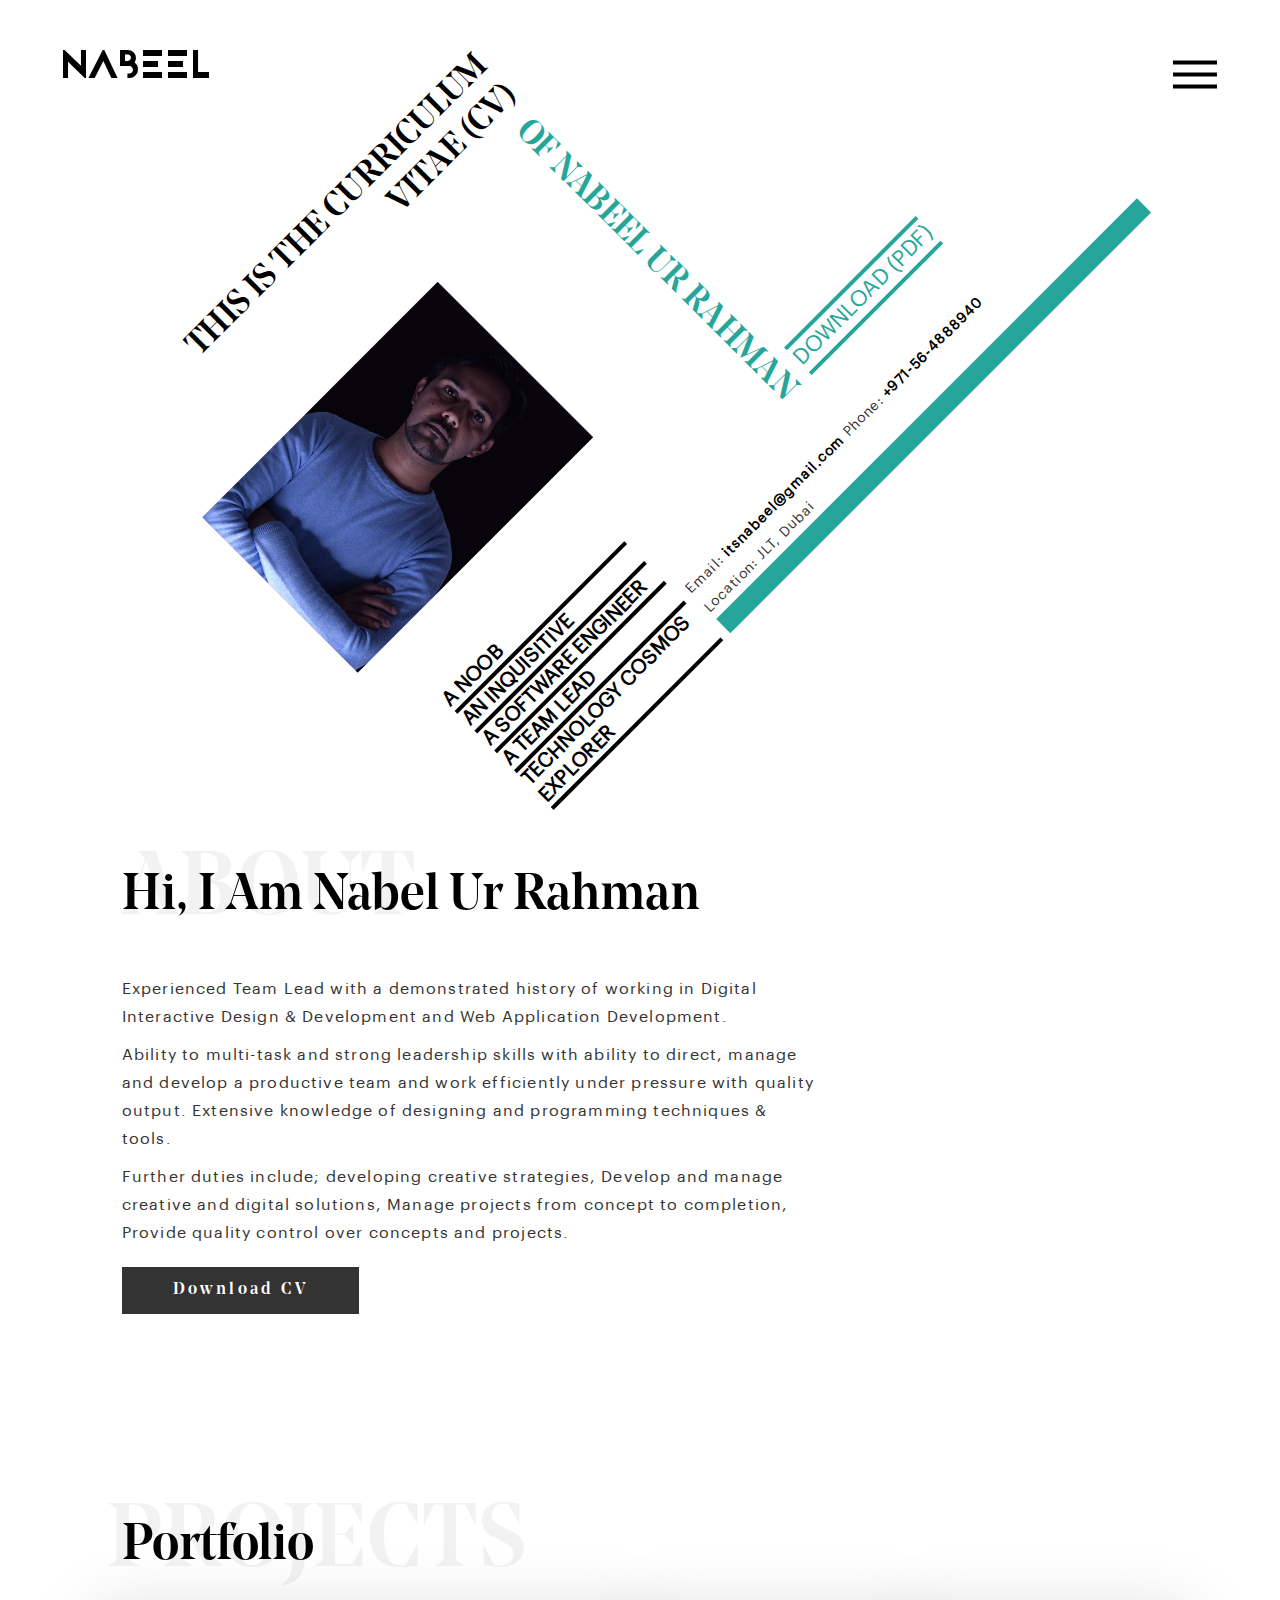
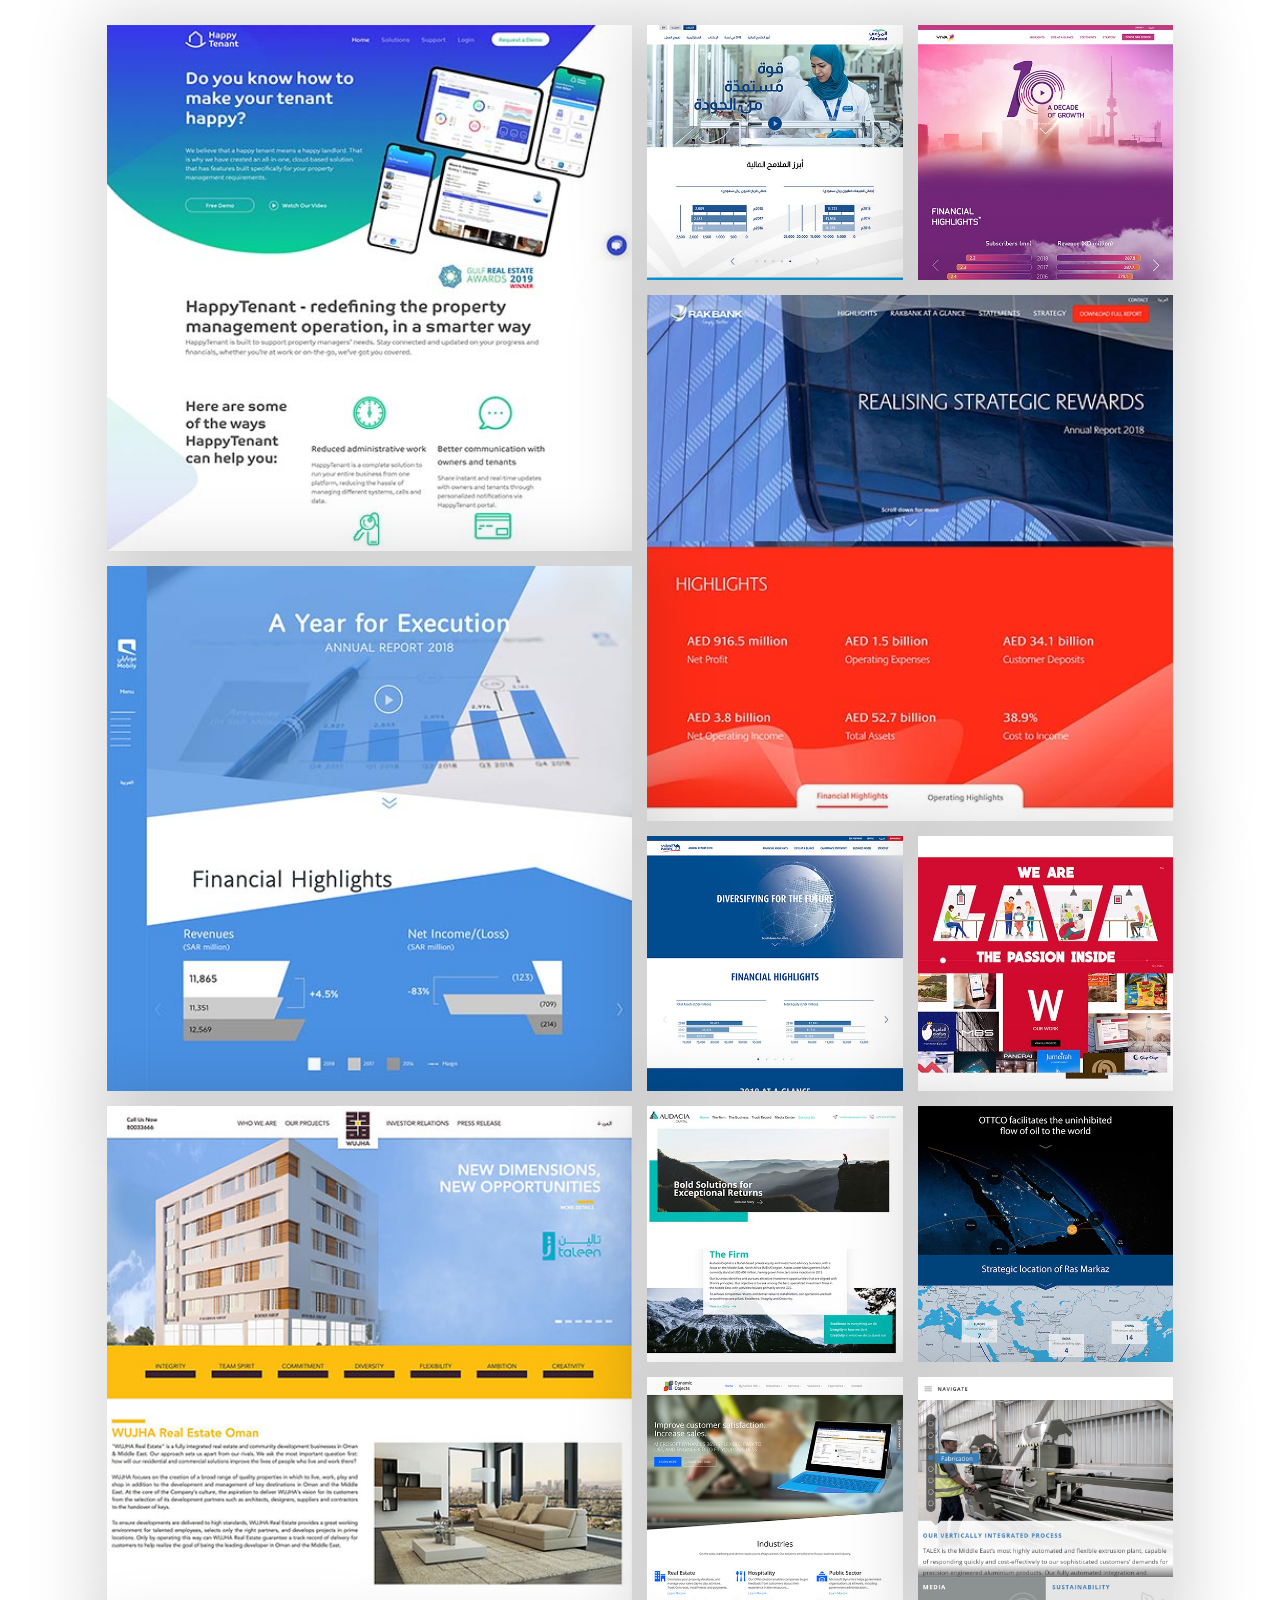
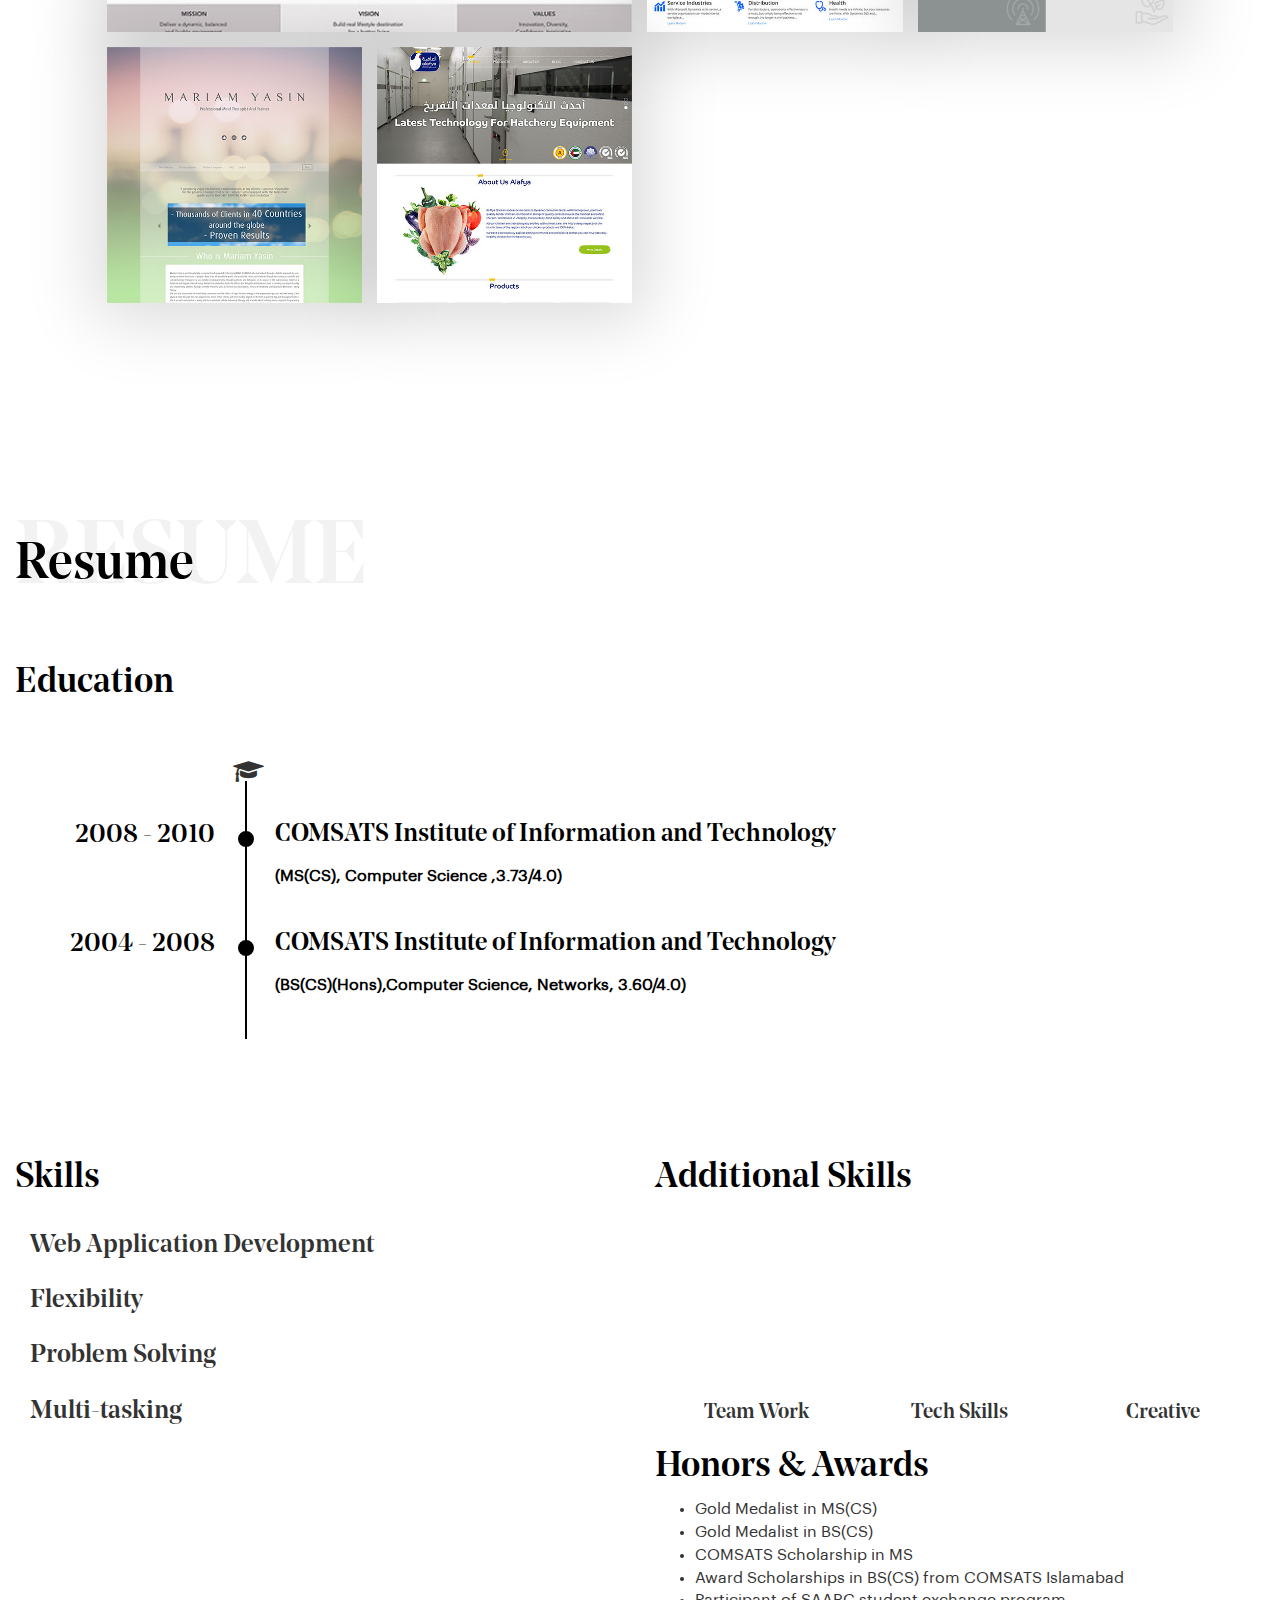
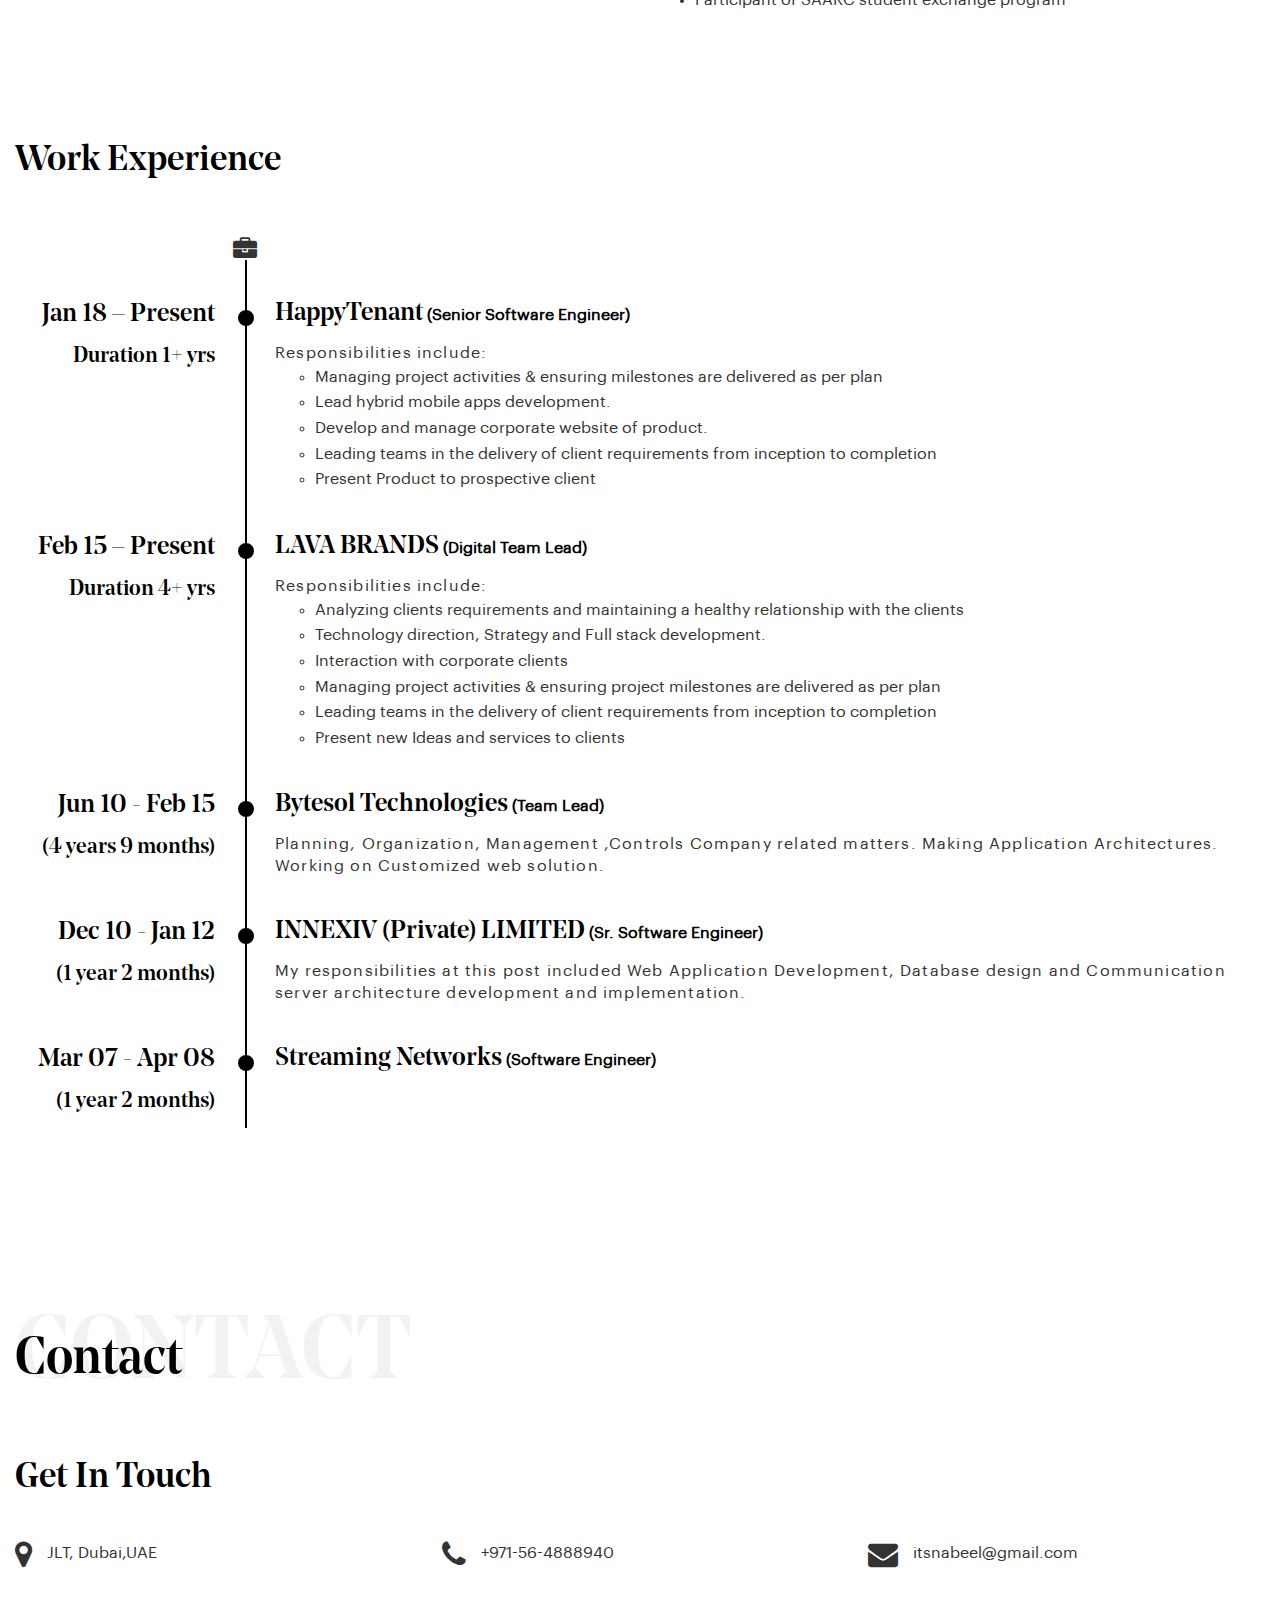
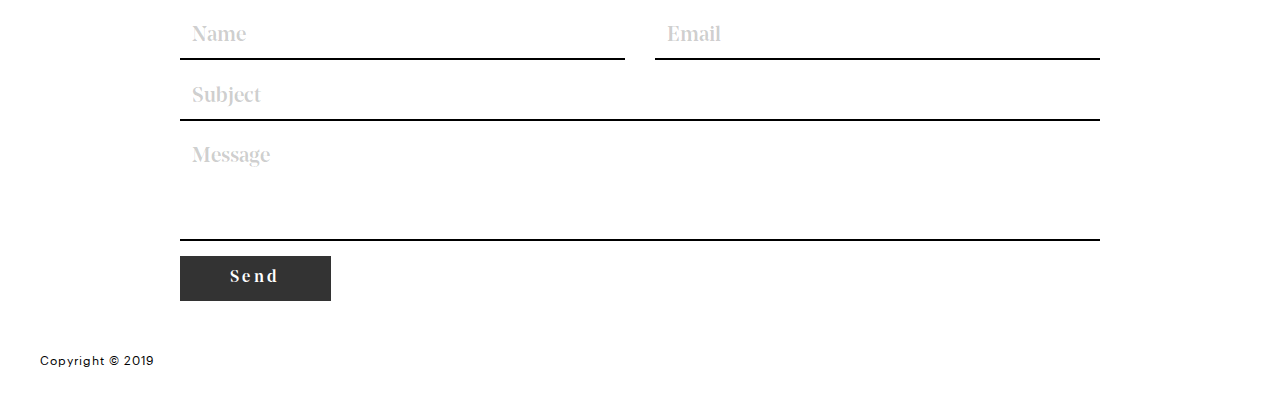
==== commit 199efb27: "font updates" ====
--- a/index.html
+++ b/index.html
@@ -41,14 +41,6 @@
      ================================================== -->
     <script src="js/vendor/modernizr-2.8.3.min.js"></script>
 
-    <!-- Google web font
- ================================================== -->
-    <link href="https://fonts.googleapis.com/css?family=Lekton:400,700%7CVidaloka" rel="stylesheet">
-
-    <!--[if lte IE 10]>
-  <link rel="stylesheet" href="http://fonts.googleapis.com/css?family=Lekton:400"/>
-  <link rel="stylesheet" href="http://fonts.googleapis.com/css?family=Lekton:700"/>
-  <![endif]-->
 </head>
 
 <body>
--- a/css/main.css
+++ b/css/main.css
@@ -1,2 +1,2 @@
-@font-face{font-family:'Jaapokkisubtract';src:url("../fonts/Jaapokkisubtract-Regular.woff2") format("woff2"),url("../fonts/Jaapokkisubtract-Regular.woff") format("woff");font-weight:normal;font-style:normal}@font-face{font-family:'Graphik';src:url("../fonts/Graphik-Regular.woff2") format("woff2"),url("../fonts/Graphik-Regular.woff") format("woff");font-weight:normal;font-style:normal}@font-face{font-family:'noe-display';src:url("../fonts/noe-display-medium.woff") format("woff");font-weight:normal;font-style:normal}/*! HTML5 Boilerplate v5.3.0 | MIT License | https://html5boilerplate.com/ */html{color:#222}::-moz-selection{background:#b3d4fc;text-shadow:none}::selection{background:#b3d4fc;text-shadow:none}hr{display:block;height:1px;border:0;border-top:1px solid #ccc;margin:1em 0;padding:0}audio,canvas,iframe,img,svg,video{vertical-align:middle}fieldset{border:0;margin:0;padding:0}textarea{resize:vertical}.browserupgrade{margin:0.2em 0;background:#ccc;color:#000;padding:0.2em 0}.hidden{display:none !important}.visuallyhidden{border:0;clip:rect(0 0 0 0);height:1px;margin:-1px;overflow:hidden;padding:0;position:absolute;width:1px}.visuallyhidden.focusable:active,.visuallyhidden.focusable:focus{clip:auto;height:auto;margin:0;overflow:visible;position:static;width:auto}.invisible{visibility:hidden}.clearfix:before,.clearfix:after{content:" ";display:table}.clearfix:after{clear:both}@media print{*,*:before,*:after,*:first-letter,*:first-line{background:transparent !important;color:#000 !important;box-shadow:none !important;text-shadow:none !important}a,a:visited{text-decoration:underline}a[href]:after{content:" (" attr(href) ")"}abbr[title]:after{content:" (" attr(title) ")"}a[href^="#"]:after,a[href^="javascript:"]:after{content:""}pre,blockquote{border:1px solid #999;page-break-inside:avoid}thead{display:table-header-group}tr,img{page-break-inside:avoid}img{max-width:100% !important}p,h2,h3{orphans:3;widows:3}h2,h3{page-break-after:avoid}}html,body{background-color:#fff;font-family:'Lekton', sans-serif;font-size:62.5%}@media (min-width: 1500px){html,body{font-size:87.8906%}}body{opacity:0;-webkit-transition:opacity 1s ease-in;-moz-transition:opacity 1s ease-in;-o-transition:opacity 1s ease-in;-ms-transition:opacity 1s ease-in;transition:opacity 1s ease-in}body.loaded{opacity:1}h1,h2,h3,h4,h5{font-weight:300;font-family:'noe-display', serif;color:#000}h1{font-size:6.4rem}h2{font-size:5.1rem;margin-bottom:5rem}h3{font-size:3.60rem;color:#000}h4{font-size:2.5rem}p{font-size:1.56rem;line-height:1.8;letter-spacing:0.075em;-webkit-font-smoothing:antialiased}a,a:hover,a:focus{color:inherit;text-decoration:none;outline:0;-webkit-transition:all 0.25s ease-out;-moz-transition:all 0.25s ease-out;-ms-transition:all 0.25s ease-out;-o-transition:all 0.25s ease-out;transition:all 0.25s ease-out}.navbar-default{border:none;background-color:transparent}.navbar-default .navbar-toggle{border-color:transparent;display:block;float:left;-webkit-transform:scale(2);-moz-transform:scale(2);-ms-transform:scale(2);-o-transform:scale(2);transform:scale(2)}@media (max-width: 768px){.navbar-default .navbar-toggle{display:block !important}}.navbar-default .navbar-toggle:focus,.navbar-default .navbar-toggle:hover{background-color:transparent}.navbar-default .navbar-toggle .icon-bar{background-color:#000}.navbar-default .navbar-nav{float:none !important;margin:0px -15px}.navbar-default .navbar-nav>li{float:none}.navbar-default .navbar-nav>li>a{color:#000;padding-top:10px;padding-bottom:10px}.navbar-default .navbar-nav>li>a:focus{background-color:transparent;outline:none}.navbar-default .navbar-nav>.active>a{background-color:transparent;color:rgba(0,0,0,0.8)}.navbar-default .navbar-nav>.active>a:focus{background-color:transparent;color:rgba(0,0,0,0.6)}.navbar-default .navbar-nav>.active>a:hover{background-color:transparent;color:rgba(0,0,0,0.6)}.full-page-nav-container{position:fixed;background-color:transparent;z-index:9;left:0;top:0;width:100%;margin-bottom:0}.full-page-nav-container .container-fluid{padding:0}@media (max-width: 768px){.full-page-nav-container{-webkit-transition:all .4s ease;-moz-transition:all .4s ease;-ms-transition:all .4s ease;-o-transition:all .4s ease;transition:all .4s ease;position:fixed;z-index:99;left:0;top:0;width:100%;height:85px}.full-page-nav-container.sticky{-webkit-box-shadow:0 0 10px rgba(0,0,0,0.1);-moz-box-shadow:0 0 10px rgba(0,0,0,0.1);box-shadow:0 0 10px rgba(0,0,0,0.1);background-color:#fff}}.full-page-nav-container ul{background-color:#fff;text-align:center;font-size:6.4rem;font-family:'Vidaloka', serif;display:none}@media (max-width: 768px){.full-page-nav-container ul{font-size:4rem}}.full-page-nav-container ul li a{color:#000;line-height:normal;width:100%;height:100%;display:-ms-flexbox;display:-webkit-flex;display:flex;-ms-flex-align:center;-webkit-align-items:center;-webkit-box-align:center;justify-content:center;flex-direction:column;-webkit-transition:all .4s ease;-moz-transition:all .4s ease;-ms-transition:all .4s ease;-o-transition:all .4s ease;transition:all .4s ease}.full-page-nav-container ul li a>span{position:absolute;left:50%;top:50%;-webkit-transform:translate(-50%, -50%);-moz-transform:translate(-50%, -50%);-ms-transform:translate(-50%, -50%);-o-transform:translate(-50%, -50%);transform:translate(-50%, -50%);-webkit-transition:all 1s ease;-moz-transition:all 1s ease;-ms-transition:all 1s ease;-o-transition:all 1s ease;transition:all 1s ease;opacity:0;font-size:9.0rem;color:rgba(0,0,0,0.1)}@media (max-width: 768px){.full-page-nav-container ul li a>span{font-size:5.0rem}}.full-page-nav-container ul li a:hover{-webkit-transition:all .4s ease;-moz-transition:all .4s ease;-ms-transition:all .4s ease;-o-transition:all .4s ease;transition:all .4s ease;color:rgba(0,0,0,0.8);background-color:transparent}.full-page-nav-container ul li a:hover>span{opacity:1;letter-spacing:0.25em}@media (max-width: 991px){.full-page-nav-container ul li a:hover>span{display:none}}.full-page-nav-container .navbar-header{float:none}@media (max-width: 768px){.full-page-nav-container .navbar-header{float:left}}.full-page-nav-container .navbar-collapse{box-shadow:inset 0 1px 0 rgba(255,255,255,0.1);-webkit-transition:all .6s ease-out;-moz-transition:all .6s ease-out;-ms-transition:all .6s ease-out;-o-transition:all .6s ease-out;transition:all .6s ease-out}.full-page-nav-container .navbar-collapse ul{height:100vh}@media (max-width: 768px){.full-page-nav-container .navbar-collapse ul{height:95%}}.full-page-nav-container .navbar-collapse ul li{border-bottom:1px solid rgba(0,0,0,0.1);border-right:1px solid rgba(0,0,0,0.1);height:50vh;width:50%;float:left;overflow:hidden}.full-page-nav-container .navbar-collapse ul li a{-webkit-transition:all .4s ease;-moz-transition:all .4s ease;-ms-transition:all .4s ease;-o-transition:all .4s ease;transition:all .4s ease;-webkit-transform:translate(0%, -100%);-moz-transform:translate(0%, -100%);-ms-transform:translate(0%, -100%);-o-transform:translate(0%, -100%);transform:translate(0%, -100%)}.full-page-nav-container .navbar-collapse.collapse{opacity:0;-webkit-transition:all .4s ease;-moz-transition:all .4s ease;-ms-transition:all .4s ease;-o-transition:all .4s ease;transition:all .4s ease}.full-page-nav-container .navbar-collapse.collapse.in{opacity:1;z-index:999}.full-page-nav-container .navbar-collapse.collapse.in ul{display:block}.full-page-nav-container .navbar-collapse.collapse.in ul li{overflow:hidden}.full-page-nav-container .navbar-collapse.collapse.in ul li a{-webkit-transform:translate(0%, 0%);-moz-transform:translate(0%, 0%);-ms-transform:translate(0%, 0%);-o-transform:translate(0%, 0%);transform:translate(0%, 0%);color:#000}.navbar-toggle{z-index:99999999;display:block;position:fixed;right:63px;top:50px;height:47px;border-radius:0;margin:0;-webkit-transition:all .4s ease;-moz-transition:all .4s ease;-ms-transition:all .4s ease;-o-transition:all .4s ease;transition:all .4s ease}@media (max-width: 768px){.navbar-toggle{top:20px;right:25px}}.navbar-toggle span{-webkit-transition:all .4s ease;-moz-transition:all .4s ease;-ms-transition:all .4s ease;-o-transition:all .4s ease;transition:all .4s ease;background-color:#000;width:30px;height:4px}.navbar-toggle .icon-bar{border-radius:0;color:#000}.navbar-toggle .icon-bar:nth-child(2){-webkit-transform:rotate(45deg);-ms-transform:rotate(45deg);-o-transform:rotate(45deg);transform:rotate(45deg);transform-origin:10% 10%}.navbar-toggle .icon-bar:nth-child(3){opacity:0}.navbar-toggle .icon-bar:last-child{-webkit-transform:rotate(-45deg);-ms-transform:rotate(-45deg);-o-transform:rotate(-45deg);transform:rotate(-45deg);transform-origin:10% 90%}.navbar-toggle.collapsed .icon-bar:nth-child(2){-webkit-transform:rotate(0deg);-ms-transform:rotate(0deg);-o-transform:rotate(0deg);transform:rotate(0deg)}.navbar-toggle.collapsed .icon-bar:nth-child(3){opacity:1}.navbar-toggle.collapsed .icon-bar:last-child{-webkit-transform:rotate(0deg);-ms-transform:rotate(0deg);-o-transform:rotate(0deg);transform:rotate(0deg)}.logo{position:fixed;font-family:Jaapokkisubtract;font-size:4rem;float:left;left:60px;top:40px;color:#000;z-index:9999}@media (max-width: 768px){.logo{left:20px;top:20px}}.wrap{-webkit-transition:all .4s ease;-moz-transition:all .4s ease;-ms-transition:all .4s ease;-o-transition:all .4s ease;transition:all .4s ease;-webkit-transform-origin:center center;-moz-transform-origin:center center;-ms-transform-origin:center center;-o-transform-origin:center center;transform-origin:center center}@media (max-width: 991px){.wrap{width:100vw}}.wrap.zoomout{-webkit-transform:scale(0.8);-moz-transform:scale(0.8);-ms-transform:scale(0.8);-o-transform:scale(0.8);transform:scale(0.8);transform-origin:center}.wrap>section{color:#000}@media (max-width: 768px){.wrap>section{overflow:hidden}}section{font-size:1.6rem;margin:15rem 0}@media (max-width: 768px){section{margin:2.5rem 0}}.page-title{margin-top:35px}@media (max-width: 991px){.page-title{margin:130px 0 80px}}.bottom-gradient{background:-moz-linear-gradient(top, rgba(255,255,255,0) 0%, #fff 100%);background:-webkit-linear-gradient(top, rgba(255,255,255,0) 0%, #fff 100%);background:linear-gradient(to bottom, rgba(255,255,255,0) 0%, #fff 100%);position:absolute;bottom:0;left:0;right:0;height:110px}.main-title{height:100vh;display:-ms-flexbox;display:-webkit-flex;display:flex;-webkit-flex-direction:column;-ms-flex-direction:column;flex-direction:column;-webkit-justify-content:center;-ms-flex-pack:center;justify-content:center;-webkit-align-content:center;-ms-flex-line-pack:center;align-content:center;-webkit-align-items:center;-ms-flex-align:center;align-items:center}.main-title .ico_scroll{margin-bottom:30px}.main-title .title{margin-top:auto}.main-title .sub-title{margin-bottom:auto}.title{margin-bottom:0.15em}.sub-title{font-size:2.56rem}.typed-cursor{opacity:1;-webkit-animation:blink 0.7s infinite;-moz-animation:blink 0.7s infinite;animation:blink 0.7s infinite}@keyframes blink{0%{opacity:1}50%{opacity:0}100%{opacity:1}}@-webkit-keyframes blink{0%{opacity:1}50%{opacity:0}100%{opacity:1}}@-moz-keyframes blink{0%{opacity:1}50%{opacity:0}100%{opacity:1}}#typed-title,#typed-sub-title{display:none}#about{margin-top:25rem}@media (max-width: 768px){#about{margin-top:10rem}}#about .container-fluid{max-width:1400px}@media (max-width: 1368px){#about .container-fluid{max-width:83.33%}}@media (max-width: 991px){#about .container-fluid{max-width:100%}}#about h2{position:relative}#about h2 span{text-transform:uppercase;position:absolute;left:0;top:-.3em;font-size:9.0rem;color:rgba(0,0,0,0.05);-webkit-transition:all 1s ease;-moz-transition:all 1s ease;-ms-transition:all 1s ease;-o-transition:all 1s ease;transition:all 1s ease}@media (max-width: 991px){#about h2 span{right:auto;left:0;font-size:8.0rem}}#about h2.expand span{letter-spacing:0.3em}@media (max-width: 1400px){#about .about-copy{max-width:700px}}@media (max-width: 991px){#about .about-copy{margin-top:80px;text-align:center}#about .about-copy p{text-align:left}#about .about-copy h2{text-align:left}}.profile-img{position:relative;text-align:right;display:inline-block;margin-right:15%}@media (max-width: 768px){.profile-img{margin:50px 15% 45px 0}}.profile-img img{height:auto;z-index:2;position:relative;max-width:100%;width:100%}.profile-img:before{content:'';position:absolute;z-index:1;border:15px solid rgba(0,0,0,0.05);width:92%;height:120%;left:20%;top:-10%}#portfolio .container-fluid{max-width:1400px}@media (min-width: 992px) and (max-width: 1368px){#portfolio .container-fluid{max-width:83.33%}}#portfolio .content-container{width:100%}#portfolio h2 span{text-transform:uppercase;position:absolute;left:0;top:-.5rem;font-size:9rem;color:rgba(0,0,0,0.05);font-family:'Vidaloka', serif;z-index:0;-webkit-transition:all 1s ease;-moz-transition:all 1s ease;-ms-transition:all 1s ease;-o-transition:all 1s ease;transition:all 1s ease}@media (max-width: 991px){#portfolio h2 span{top:10px;line-height:1.1;font-size:5.5rem}}#portfolio h2.expand span{letter-spacing:0.3em}#portfolio .filter{font-family:'Vidaloka', serif;font-size:2.14rem;position:relative;margin-bottom:45px;margin-top:100px}@media (max-width: 1500px){#portfolio .filter{margin-top:20px}}@media (max-width: 991px){#portfolio .filter{padding-top:20px}}#portfolio .filter .back-heading{text-transform:uppercase;position:absolute;left:0;top:-.5em;font-size:9rem;color:rgba(0,0,0,0.05);font-family:'Vidaloka', serif;z-index:0;-webkit-transition:all 1s ease;-moz-transition:all 1s ease;-ms-transition:all 1s ease;-o-transition:all 1s ease;transition:all 1s ease}@media (max-width: 991px){#portfolio .filter .back-heading{top:10px;line-height:1.1}}#portfolio .filter .back-heading.expand{letter-spacing:0.3em}#portfolio .filter>div{float:left;padding-right:65px}@media (max-width: 991px){#portfolio .filter>div{width:50%;padding-right:0}#portfolio .filter>div a{line-height:2}}#portfolio .filter a{color:rgba(0,0,0,0.8);z-index:1;position:relative}#portfolio .filter a:hover{color:#000}#portfolio .filter a.active{color:#000;border-bottom:2px solid #000}#portfolio .projects{padding:0;margin:0;padding-bottom:30px;display:grid;grid-template-columns:repeat(auto-fit, minmax(250px, 1fr));grid-gap:1.5rem;grid-auto-flow:dense}@media (max-width: 768px){#portfolio .projects{grid-template-columns:repeat(auto-fit, minmax(150px, 1fr))}}#portfolio .projects>div{position:relative;box-shadow:2px 2px 65px 14px rgba(0,0,0,0.15);-webkit-transition:all 1s ease;-moz-transition:all 1s ease;-ms-transition:all 1s ease;-o-transition:all 1s ease;transition:all 1s ease;transition-timing-function:cubic-bezier(0.25, 0.1, 0.2, 1)}#portfolio .projects>div:nth-child(1),#portfolio .projects>div:nth-child(4),#portfolio .projects>div:nth-child(5),#portfolio .projects>div:nth-child(8){grid-row:span 2;grid-column:span 2}#portfolio .projects>div .fa{position:absolute;right:30px;top:15px;color:#fff}#portfolio .projects>div .overlay{position:absolute;left:0px;top:0;width:100%;height:100%;background-color:rgba(0,0,0,0.7);opacity:0;color:#fff;flex-direction:column;display:-ms-flexbox;display:-webkit-flex;display:flex;justify-content:center;text-align:center;-webkit-transition:all .4s ease;-moz-transition:all .4s ease;-ms-transition:all .4s ease;-o-transition:all .4s ease;transition:all .4s ease}#portfolio .projects>div .overlay>div{-webkit-transform:translate(0, 50%);-moz-transform:translate(0, 50%);-ms-transform:translate(0, 50%);-o-transform:translate(0, 50%);transform:translate(0, 50%);-webkit-transition:all .4s ease;-moz-transition:all .4s ease;-ms-transition:all .4s ease;-o-transition:all .4s ease;transition:all .4s ease}#portfolio .projects>div .overlay .project-title{font-family:'Vidaloka', serif;font-size:2.1rem;line-height:1}#portfolio .projects>div .overlay .details{font-size:1.2rem}#portfolio .projects>div .overlay .line{position:absolute;width:4px;height:0;margin-left:-2px;left:50%;bottom:0;background-color:#fff;-webkit-transition:all .4s ease;-moz-transition:all .4s ease;-ms-transition:all .4s ease;-o-transition:all .4s ease;transition:all .4s ease}#portfolio .projects>div .overlay p{margin-bottom:0}#portfolio .projects>div .overlay a{display:block;height:100%;width:100%;position:absolute}@media (max-width: 768px){#portfolio .projects>div{padding:2px;margin:0}#portfolio .projects>div .overlay{width:calc(100% - 4px);height:calc(100% - 4px);left:2px;top:2px;opacity:1;background-color:rgba(0,0,0,0.3)}}#portfolio .projects>div:hover{box-shadow:2px 2px 10px rgba(0,0,0,0.25);transform:scale(0.95)}#portfolio .projects>div:hover .overlay{opacity:1}#portfolio .projects>div:hover .overlay>div{-webkit-transform:translate(0, 10%);-moz-transform:translate(0, 10%);-ms-transform:translate(0, 10%);-o-transform:translate(0, 10%);transform:translate(0, 10%)}#portfolio .projects>div:hover .overlay .line{height:36%}#portfolio .projects img{width:100%}.popup{position:relative;padding:15px;margin:20px auto;width:90%;max-width:1500px;background-color:#fff;color:#000;-webkit-box-shadow:0 5px 55px rgba(0,0,0,0.4);-moz-box-shadow:0 5px 55px rgba(0,0,0,0.4);box-shadow:0 5px 55px rgba(0,0,0,0.4);display:-ms-flexbox;display:-webkit-flex;display:flex;-ms-flex-align:center;-webkit-align-items:center;-webkit-box-align:center;justify-content:center;align-items:center}@media (max-width: 767px){.popup{display:block}}.popup .item{max-height:70vh;overflow:hidden}.popup .image{padding:0}.popup .image .item>div{background:no-repeat top center;-webkit-background-size:cover;background-size:cover;width:100%;height:80vh;-webkit-transition:all 4s ease;-moz-transition:all 4s ease;-ms-transition:all 4s ease;-o-transition:all 4s ease;transition:all 4s ease}.popup .image .item>div:hover{background-position:bottom center}.popup .image img{width:100%}.popup .desc{font-size:1.4rem;margin-bottom:50px;line-height:1.66;letter-spacing:0.075em;padding-left:30px}.popup .desc h4{font-family:Vidaloka;color:#000;font-size:2.1rem;margin-bottom:0}.popup .desc .category{line-height:2;padding-bottom:20px}.popup .desc p{font-size:1.4rem;font-family:'Lekton', sans-serif;padding-bottom:10px}.popup .desc>span{display:block}.popup .desc>span span{font-family:Vidaloka}#resume .container-fluid{max-width:1400px}#resume h2,#resume h3{position:relative}#resume h2 span,#resume h3 span{text-transform:uppercase;position:absolute;left:0;top:-.3em;font-size:9.0rem;color:rgba(0,0,0,0.05);-webkit-transition:all 1s ease;-moz-transition:all 1s ease;-ms-transition:all 1s ease;-o-transition:all 1s ease;transition:all 1s ease}#resume h2.expand span,#resume h3.expand span{letter-spacing:0.3em}@media (max-width: 768px){#resume h2,#resume h3{padding-top:40px}#resume h2 span,#resume h3 span{top:.1em;font-size:6rem}}#resume .bar-title{margin-top:.7em;font-family:'Vidaloka', serif;font-size:2.6rem;clear:both}#resume .progress{box-shadow:none;background-color:transparent;border-radius:0;overflow:visible;font-family:'Vidaloka', serif;height:15px}#resume .bar{text-align:right;font-size:2.6rem;line-height:.8;position:relative;font-family:'Vidaloka', serif;-webkit-transition:none !important;transition:none !important}#resume .bar span{position:absolute;right:-90px;color:#000}#resume .progress-circle{font-family:'Vidaloka', serif;margin:20px auto;width:150px;height:150px;font-size:2.6rem;position:relative}#resume .progress-circle+div{font-size:2.1rem;font-family:'Vidaloka', serif;text-align:center}#resume #skills{margin-bottom:10rem}@media (max-width: 768px){#resume #skills{padding:20px 0;margin-bottom:2.5rem}#resume #skills .bar-container{max-width:calc(100% - 50px)}}.timeline{margin:78px 0 0 230px;list-style:none;position:relative;padding:40px 0;padding-left:30px}@media (max-width: 768px){.timeline{margin:60px 0 0 20px}}.timeline:before{content:' ';position:absolute;width:2px;height:100%;top:0;left:0;background:#000}.timeline>li:last-of-type{margin-bottom:0}.timeline>li{position:relative;margin-bottom:40px}.timeline>li:before{content:' ';position:absolute;height:16px;width:16px;border:solid 4px #000;background-color:#000;border-radius:50%;left:-37px;top:10px}.timeline>li>.timeline-content{position:relative;background:#fff}.timeline>li>.timeline-content>h4{margin:0;font-size:2.56rem;display:inline-block;font-family:'Vidaloka', serif}.timeline>li>.timeline-content>.period{font-size:2.56rem;font-family:'Vidaloka', serif;color:#000;position:absolute;right:100%;margin-right:60px;white-space:nowrap;top:-5px}@media (max-width: 768px){.timeline>li>.timeline-content>.period{position:static;margin-right:0}}.timeline>li>.timeline-content>span{font-family:'Lekton', sans-serif;font-weight:bold;color:#000;font-size:1.56rem}.timeline>li>.timeline-content>span:before{content:'('}.timeline>li>.timeline-content>span:after{content:')'}@media (max-width: 768px){.timeline>li>.timeline-content>span{display:block}}.timeline>li>.timeline-content>p{margin:0;font-size:1.56rem;line-height:1.4}.timeline>li:first-child{position:absolute;left:-0.5em;top:-1.1em;font-size:2.4rem}.timeline>li:first-child:before{display:none}#education{-webkit-transition:all .4s ease;-moz-transition:all .4s ease;-ms-transition:all .4s ease;-o-transition:all .4s ease;transition:all .4s ease;margin-bottom:10rem}@media (max-width: 768px){#education{margin-bottom:2.5rem}}#contact{margin-bottom:5rem}#contact .container-fluid{max-width:1400px}#contact h2,#contact h3{position:relative}@media (max-width: 991px){#contact h2,#contact h3{padding-top:40px}}#contact h2 span,#contact h3 span{text-transform:uppercase;position:absolute;left:0;top:-.3em;font-size:9.0rem;color:rgba(0,0,0,0.05);-webkit-transition:all 1s ease;-moz-transition:all 1s ease;-ms-transition:all 1s ease;-o-transition:all 1s ease;transition:all 1s ease}@media (max-width: 991px){#contact h2 span,#contact h3 span{top:10px;font-size:6rem}}#contact h2.expand span,#contact h3.expand span{letter-spacing:0.3em}#contact form{font-family:'Vidaloka', serif;font-size:2.14rem;margin:5rem auto 0;max-width:950px}@media (max-width: 1500px){#contact form{margin-top:30px}}@media (min-width: 1500px){#contact form .form-group{margin-bottom:40px}}#contact form .form-control{border-radius:0;color:#000;background-color:#fff;border:none;border-bottom:2px solid #000;-webkit-box-shadow:none;-moz-box-shadow:none;box-shadow:none;height:46px;font-size:2.14rem}#contact form textarea.form-control{height:auto}#contact form input::-webkit-input-placeholder,#contact form textarea::-webkit-input-placeholder{color:rgba(0,0,0,0.2);font:inherit;font-size:2.14rem;transition:transform 0.3s ease-in-out, font-size 0.3s ease-in-out, visibility 0.3s ease-in-out}#contact form input,#contact form textarea{resize:none;overflow:hidden}#contact form input:focus::-webkit-input-placeholder,#contact form textarea:focus::-webkit-input-placeholder{color:#000}#contact form input:focus,#contact form input:valid,#contact form textarea:focus,#contact form textarea:valid{box-shadow:none;outline:none;background-position:0 0}#contact form input:focus::-webkit-input-placeholder,#contact form input:valid::-webkit-input-placeholder,#contact form textarea:focus::-webkit-input-placeholder,#contact form textarea:valid::-webkit-input-placeholder{opacity:1}#contact form .btn{margin-top:0;margin-left:15px;border:0}@media (max-width: 991px){#contact form .btn{margin:0 auto;display:block}}#contact .contact-info{margin-top:40px}#contact .contact-info>div{margin-bottom:15px;display:flex;align-items:center}#contact .contact-info>div span{font-size:3.0rem;float:left;margin-right:1.5rem}@media (max-width: 991px){#contact .contact-info>div span{width:30px}}#contact .contact-info>div>div{float:left}#contact .contact-info>div a{display:block}.btn{background-color:rgba(0,0,0,0.8);color:#fff;font-family:'Vidaloka', serif;border-radius:0;padding:10px 50px;font-size:1.7rem;-webkit-transition:all .4s ease;-moz-transition:all .4s ease;-ms-transition:all .4s ease;-o-transition:all .4s ease;transition:all .4s ease;letter-spacing:0.2em;margin-top:30px}@media (max-width: 1500px){.btn{margin-top:10px}}.btn:hover,.btn:focus,.btn:active{color:#fff !important;background-color:#000 !important;outline:none !important}.round-btn{font-size:1.4rem;position:relative;border-radius:30px;margin-top:20px;display:inline-block;font-family:'Vidaloka', serif}.round-btn .txt{display:block;clear:both;line-height:1}.floating{animation-name:floating;-webkit-animation-name:floating;animation-duration:1.5s;-webkit-animation-duration:1.5s;animation-iteration-count:infinite;-webkit-animation-iteration-count:infinite}@keyframes floating{0%{transform:translateY(0%)}50%{transform:translateY(8%)}100%{transform:translateY(0%)}}@-webkit-keyframes floating{0%{-webkit-transform:translateY(0%)}50%{-webkit-transform:translateY(8%)}100%{-webkit-transform:translateY(0%)}}footer{width:100%;padding-bottom:30px;bottom:0;background-color:transparent}@media (max-width: 991px){footer{position:relative;float:left;padding:100px 0 0 0}}.social-icon{padding:0;margin:0}.social-icon li{list-style:none;display:inline-block}.social-icon li a{color:#000;font-size:2.5rem;text-align:center;text-decoration:none;transition:all 0.4s ease-in-out;padding:0;margin:0 25px}.social-icon li a:hover{color:rgba(0,0,0,0.8)}.copy{font-size:1.2rem;padding-left:40px;margin-bottom:0;color:#000}@media (max-width: 991px){.copy{position:relative;text-align:center;left:auto;padding:50px 0 0 0}}.back-to-top{position:fixed;right:50px;bottom:30px;z-index:999;font-size:2.8rem;opacity:0;color:#000;-webkit-transition:all 1s ease;-moz-transition:all 1s ease;-ms-transition:all 1s ease;-o-transition:all 1s ease;transition:all 1s ease}.back-to-top.visible{opacity:1}header{display:grid;width:66vw;margin:auto;grid-template-columns:auto 1fr 1fr 1fr 0.5fr;grid-template-rows:auto 1fr 1fr auto auto;grid-gap:1rem;transform:rotate(-45deg)}@media (max-width: 850px){header{margin-top:10rem;transform:rotate(0deg);width:calc(100vw - 30px)}}header h1{font-size:calc(1.1rem + 1.8vw);margin:0;line-height:1.2;text-transform:uppercase}header h1:nth-child(1){grid-column:1/4;text-align:right}header h1:nth-child(2){grid-column:3/4;grid-row:2/5;text-align:left;writing-mode:vertical-rl;justify-self:end;color:#26A69A}header .btn-download{grid-column:4/6;grid-row:4;border-top:4px solid #26A69A;border-bottom:4px solid #26A69A;align-self:start;justify-self:start;color:#26A69A;text-transform:uppercase;font-size:22PX;text-decoration:none}header .nabeel-photo{grid-row:2/4;grid-column:2/3;transform:rotate(90deg)}@media (max-width: 850px){header .nabeel-photo{transform:rotate(0deg)}}header .nabeel-photo img{max-width:220px}header .contact-info{grid-row:5;grid-column:3/6;border-bottom:20px solid #26A69A;align-self:end;font-size:18PX;font-weight:300}header .contact-info p{margin:0;font-size:14px;display:inline-block}header .contact-info p:last-child{display:block}header .contact-info p a{font-weight:bold;color:#000000}header .pull-messages{grid-column:1/3;grid-row:4/6;line-height:1.2;align-self:end}header .pull-messages ul{margin:0;padding:0;list-style:none;font-weight:bold;text-transform:uppercase;font-size:20px}header .pull-messages p{margin:.5rem}header ul li{border-bottom:4px solid #000000;color:#000000}header main{display:grid;grid-template-columns:repeat(auto-fit, minmax(100px, 1fr));grid-gap:1rem;grid-auto-flow:dense}header .big{grid-row:span 2;grid-column:span 2}header img{width:100%}
+@font-face{font-family:'Jaapokkisubtract';src:url("../fonts/Jaapokkisubtract-Regular.woff2") format("woff2"),url("../fonts/Jaapokkisubtract-Regular.woff") format("woff");font-weight:normal;font-style:normal}@font-face{font-family:'Graphik';src:url("../fonts/Graphik-Regular.woff2") format("woff2"),url("../fonts/Graphik-Regular.woff") format("woff");font-weight:normal;font-style:normal}@font-face{font-family:'noe-display';src:url("../fonts/noe-display-medium.woff") format("woff");font-weight:normal;font-style:normal}/*! HTML5 Boilerplate v5.3.0 | MIT License | https://html5boilerplate.com/ */html{color:#222}::-moz-selection{background:#b3d4fc;text-shadow:none}::selection{background:#b3d4fc;text-shadow:none}hr{display:block;height:1px;border:0;border-top:1px solid #ccc;margin:1em 0;padding:0}audio,canvas,iframe,img,svg,video{vertical-align:middle}fieldset{border:0;margin:0;padding:0}textarea{resize:vertical}.browserupgrade{margin:0.2em 0;background:#ccc;color:#000;padding:0.2em 0}.hidden{display:none !important}.visuallyhidden{border:0;clip:rect(0 0 0 0);height:1px;margin:-1px;overflow:hidden;padding:0;position:absolute;width:1px}.visuallyhidden.focusable:active,.visuallyhidden.focusable:focus{clip:auto;height:auto;margin:0;overflow:visible;position:static;width:auto}.invisible{visibility:hidden}.clearfix:before,.clearfix:after{content:" ";display:table}.clearfix:after{clear:both}@media print{*,*:before,*:after,*:first-letter,*:first-line{background:transparent !important;color:#000 !important;box-shadow:none !important;text-shadow:none !important}a,a:visited{text-decoration:underline}a[href]:after{content:" (" attr(href) ")"}abbr[title]:after{content:" (" attr(title) ")"}a[href^="#"]:after,a[href^="javascript:"]:after{content:""}pre,blockquote{border:1px solid #999;page-break-inside:avoid}thead{display:table-header-group}tr,img{page-break-inside:avoid}img{max-width:100% !important}p,h2,h3{orphans:3;widows:3}h2,h3{page-break-after:avoid}}html,body{background-color:#fff;font-family:'Graphik', sans-serif;font-size:62.5%}@media (min-width: 1500px){html,body{font-size:87.8906%}}body{opacity:0;-webkit-transition:opacity 1s ease-in;-moz-transition:opacity 1s ease-in;-o-transition:opacity 1s ease-in;-ms-transition:opacity 1s ease-in;transition:opacity 1s ease-in}body.loaded{opacity:1}h1,h2,h3,h4,h5{font-weight:300;font-family:'noe-display', serif;color:#000}h1{font-size:6.4rem}h2{font-size:5.1rem;margin-bottom:5rem}h3{font-size:3.60rem;color:#000}h4{font-size:2.5rem}p{font-size:1.56rem;line-height:1.8;letter-spacing:0.075em;-webkit-font-smoothing:antialiased}a,a:hover,a:focus{color:inherit;text-decoration:none;outline:0;-webkit-transition:all 0.25s ease-out;-moz-transition:all 0.25s ease-out;-ms-transition:all 0.25s ease-out;-o-transition:all 0.25s ease-out;transition:all 0.25s ease-out}.navbar-default{border:none;background-color:transparent}.navbar-default .navbar-toggle{border-color:transparent;display:block;float:left;-webkit-transform:scale(2);-moz-transform:scale(2);-ms-transform:scale(2);-o-transform:scale(2);transform:scale(2)}@media (max-width: 768px){.navbar-default .navbar-toggle{display:block !important}}.navbar-default .navbar-toggle:focus,.navbar-default .navbar-toggle:hover{background-color:transparent}.navbar-default .navbar-toggle .icon-bar{background-color:#000}.navbar-default .navbar-nav{float:none !important;margin:0px -15px}.navbar-default .navbar-nav>li{float:none}.navbar-default .navbar-nav>li>a{color:#000;padding-top:10px;padding-bottom:10px}.navbar-default .navbar-nav>li>a:focus{background-color:transparent;outline:none}.navbar-default .navbar-nav>.active>a{background-color:transparent;color:rgba(0,0,0,0.8)}.navbar-default .navbar-nav>.active>a:focus{background-color:transparent;color:rgba(0,0,0,0.6)}.navbar-default .navbar-nav>.active>a:hover{background-color:transparent;color:rgba(0,0,0,0.6)}.full-page-nav-container{position:fixed;background-color:transparent;z-index:9;left:0;top:0;width:100%;margin-bottom:0}.full-page-nav-container .container-fluid{padding:0}@media (max-width: 768px){.full-page-nav-container{-webkit-transition:all .4s ease;-moz-transition:all .4s ease;-ms-transition:all .4s ease;-o-transition:all .4s ease;transition:all .4s ease;position:fixed;z-index:99;left:0;top:0;width:100%;height:85px}.full-page-nav-container.sticky{-webkit-box-shadow:0 0 10px rgba(0,0,0,0.1);-moz-box-shadow:0 0 10px rgba(0,0,0,0.1);box-shadow:0 0 10px rgba(0,0,0,0.1);background-color:#fff}}.full-page-nav-container ul{background-color:#fff;text-align:center;font-size:6.4rem;font-family:'noe-display', serif;display:none}@media (max-width: 768px){.full-page-nav-container ul{font-size:4rem}}.full-page-nav-container ul li a{color:#000;line-height:normal;width:100%;height:100%;display:-ms-flexbox;display:-webkit-flex;display:flex;-ms-flex-align:center;-webkit-align-items:center;-webkit-box-align:center;justify-content:center;flex-direction:column;-webkit-transition:all .4s ease;-moz-transition:all .4s ease;-ms-transition:all .4s ease;-o-transition:all .4s ease;transition:all .4s ease}.full-page-nav-container ul li a>span{position:absolute;left:50%;top:50%;-webkit-transform:translate(-50%, -50%);-moz-transform:translate(-50%, -50%);-ms-transform:translate(-50%, -50%);-o-transform:translate(-50%, -50%);transform:translate(-50%, -50%);-webkit-transition:all 1s ease;-moz-transition:all 1s ease;-ms-transition:all 1s ease;-o-transition:all 1s ease;transition:all 1s ease;opacity:0;font-size:9.0rem;color:rgba(0,0,0,0.1)}@media (max-width: 768px){.full-page-nav-container ul li a>span{font-size:5.0rem}}.full-page-nav-container ul li a:hover{-webkit-transition:all .4s ease;-moz-transition:all .4s ease;-ms-transition:all .4s ease;-o-transition:all .4s ease;transition:all .4s ease;color:rgba(0,0,0,0.8);background-color:transparent}.full-page-nav-container ul li a:hover>span{opacity:1;letter-spacing:0.25em}@media (max-width: 991px){.full-page-nav-container ul li a:hover>span{display:none}}.full-page-nav-container .navbar-header{float:none}@media (max-width: 768px){.full-page-nav-container .navbar-header{float:left}}.full-page-nav-container .navbar-collapse{box-shadow:inset 0 1px 0 rgba(255,255,255,0.1);-webkit-transition:all .6s ease-out;-moz-transition:all .6s ease-out;-ms-transition:all .6s ease-out;-o-transition:all .6s ease-out;transition:all .6s ease-out}.full-page-nav-container .navbar-collapse ul{height:100vh}@media (max-width: 768px){.full-page-nav-container .navbar-collapse ul{height:95%}}.full-page-nav-container .navbar-collapse ul li{border-bottom:1px solid rgba(0,0,0,0.1);border-right:1px solid rgba(0,0,0,0.1);height:50vh;width:50%;float:left;overflow:hidden}.full-page-nav-container .navbar-collapse ul li a{-webkit-transition:all .4s ease;-moz-transition:all .4s ease;-ms-transition:all .4s ease;-o-transition:all .4s ease;transition:all .4s ease;-webkit-transform:translate(0%, -100%);-moz-transform:translate(0%, -100%);-ms-transform:translate(0%, -100%);-o-transform:translate(0%, -100%);transform:translate(0%, -100%)}.full-page-nav-container .navbar-collapse.collapse{opacity:0;-webkit-transition:all .4s ease;-moz-transition:all .4s ease;-ms-transition:all .4s ease;-o-transition:all .4s ease;transition:all .4s ease}.full-page-nav-container .navbar-collapse.collapse.in{opacity:1;z-index:999}.full-page-nav-container .navbar-collapse.collapse.in ul{display:block}.full-page-nav-container .navbar-collapse.collapse.in ul li{overflow:hidden}.full-page-nav-container .navbar-collapse.collapse.in ul li a{-webkit-transform:translate(0%, 0%);-moz-transform:translate(0%, 0%);-ms-transform:translate(0%, 0%);-o-transform:translate(0%, 0%);transform:translate(0%, 0%);color:#000}.navbar-toggle{z-index:99999999;display:block;position:fixed;right:63px;top:50px;height:47px;border-radius:0;margin:0;-webkit-transition:all .4s ease;-moz-transition:all .4s ease;-ms-transition:all .4s ease;-o-transition:all .4s ease;transition:all .4s ease}@media (max-width: 768px){.navbar-toggle{top:20px;right:25px}}.navbar-toggle span{-webkit-transition:all .4s ease;-moz-transition:all .4s ease;-ms-transition:all .4s ease;-o-transition:all .4s ease;transition:all .4s ease;background-color:#000;width:30px;height:4px}.navbar-toggle .icon-bar{border-radius:0;color:#000}.navbar-toggle .icon-bar:nth-child(2){-webkit-transform:rotate(45deg);-ms-transform:rotate(45deg);-o-transform:rotate(45deg);transform:rotate(45deg);transform-origin:10% 10%}.navbar-toggle .icon-bar:nth-child(3){opacity:0}.navbar-toggle .icon-bar:last-child{-webkit-transform:rotate(-45deg);-ms-transform:rotate(-45deg);-o-transform:rotate(-45deg);transform:rotate(-45deg);transform-origin:10% 90%}.navbar-toggle.collapsed .icon-bar:nth-child(2){-webkit-transform:rotate(0deg);-ms-transform:rotate(0deg);-o-transform:rotate(0deg);transform:rotate(0deg)}.navbar-toggle.collapsed .icon-bar:nth-child(3){opacity:1}.navbar-toggle.collapsed .icon-bar:last-child{-webkit-transform:rotate(0deg);-ms-transform:rotate(0deg);-o-transform:rotate(0deg);transform:rotate(0deg)}.logo{position:fixed;font-family:Jaapokkisubtract;font-size:4rem;float:left;left:60px;top:40px;color:#000;z-index:9999}@media (max-width: 768px){.logo{left:20px;top:20px}}.wrap{-webkit-transition:all .4s ease;-moz-transition:all .4s ease;-ms-transition:all .4s ease;-o-transition:all .4s ease;transition:all .4s ease;-webkit-transform-origin:center center;-moz-transform-origin:center center;-ms-transform-origin:center center;-o-transform-origin:center center;transform-origin:center center}@media (max-width: 991px){.wrap{width:100vw}}.wrap.zoomout{-webkit-transform:scale(0.8);-moz-transform:scale(0.8);-ms-transform:scale(0.8);-o-transform:scale(0.8);transform:scale(0.8);transform-origin:center}.wrap>section{color:#000}@media (max-width: 768px){.wrap>section{overflow:hidden}}section{font-size:1.6rem;margin:15rem 0}@media (max-width: 768px){section{margin:2.5rem 0}}.page-title{margin-top:35px}@media (max-width: 991px){.page-title{margin:130px 0 80px}}.bottom-gradient{background:-moz-linear-gradient(top, rgba(255,255,255,0) 0%, #fff 100%);background:-webkit-linear-gradient(top, rgba(255,255,255,0) 0%, #fff 100%);background:linear-gradient(to bottom, rgba(255,255,255,0) 0%, #fff 100%);position:absolute;bottom:0;left:0;right:0;height:110px}.main-title{height:100vh;display:-ms-flexbox;display:-webkit-flex;display:flex;-webkit-flex-direction:column;-ms-flex-direction:column;flex-direction:column;-webkit-justify-content:center;-ms-flex-pack:center;justify-content:center;-webkit-align-content:center;-ms-flex-line-pack:center;align-content:center;-webkit-align-items:center;-ms-flex-align:center;align-items:center}.main-title .ico_scroll{margin-bottom:30px}.main-title .title{margin-top:auto}.main-title .sub-title{margin-bottom:auto}.title{margin-bottom:0.15em}.sub-title{font-size:2.56rem}.typed-cursor{opacity:1;-webkit-animation:blink 0.7s infinite;-moz-animation:blink 0.7s infinite;animation:blink 0.7s infinite}@keyframes blink{0%{opacity:1}50%{opacity:0}100%{opacity:1}}@-webkit-keyframes blink{0%{opacity:1}50%{opacity:0}100%{opacity:1}}@-moz-keyframes blink{0%{opacity:1}50%{opacity:0}100%{opacity:1}}#typed-title,#typed-sub-title{display:none}#about{margin-top:25rem}@media (max-width: 768px){#about{margin-top:10rem}}#about .container-fluid{max-width:1400px}@media (max-width: 1368px){#about .container-fluid{max-width:83.33%}}@media (max-width: 991px){#about .container-fluid{max-width:100%}}#about h2{position:relative}#about h2 span{text-transform:uppercase;position:absolute;left:0;top:-.3em;font-size:9.0rem;color:rgba(0,0,0,0.05);-webkit-transition:all 1s ease;-moz-transition:all 1s ease;-ms-transition:all 1s ease;-o-transition:all 1s ease;transition:all 1s ease}@media (max-width: 991px){#about h2 span{right:auto;left:0;font-size:8.0rem}}#about h2.expand span{letter-spacing:0.3em}@media (max-width: 1400px){#about .about-copy{max-width:700px}}@media (max-width: 991px){#about .about-copy{margin-top:80px;text-align:center}#about .about-copy p{text-align:left}#about .about-copy h2{text-align:left}}.profile-img{position:relative;text-align:right;display:inline-block;margin-right:15%}@media (max-width: 768px){.profile-img{margin:50px 15% 45px 0}}.profile-img img{height:auto;z-index:2;position:relative;max-width:100%;width:100%}.profile-img:before{content:'';position:absolute;z-index:1;border:15px solid rgba(0,0,0,0.05);width:92%;height:120%;left:20%;top:-10%}#portfolio .container-fluid{max-width:1400px}@media (min-width: 992px) and (max-width: 1368px){#portfolio .container-fluid{max-width:83.33%}}#portfolio .content-container{width:100%}#portfolio h2 span{text-transform:uppercase;position:absolute;left:0;top:-.5rem;font-size:9rem;color:rgba(0,0,0,0.05);font-family:'noe-display', serif;z-index:0;-webkit-transition:all 1s ease;-moz-transition:all 1s ease;-ms-transition:all 1s ease;-o-transition:all 1s ease;transition:all 1s ease}@media (max-width: 991px){#portfolio h2 span{top:10px;line-height:1.1;font-size:5.5rem}}#portfolio h2.expand span{letter-spacing:0.3em}#portfolio .filter{font-family:'noe-display', serif;font-size:2.14rem;position:relative;margin-bottom:45px;margin-top:100px}@media (max-width: 1500px){#portfolio .filter{margin-top:20px}}@media (max-width: 991px){#portfolio .filter{padding-top:20px}}#portfolio .filter .back-heading{text-transform:uppercase;position:absolute;left:0;top:-.5em;font-size:9rem;color:rgba(0,0,0,0.05);font-family:'noe-display', serif;z-index:0;-webkit-transition:all 1s ease;-moz-transition:all 1s ease;-ms-transition:all 1s ease;-o-transition:all 1s ease;transition:all 1s ease}@media (max-width: 991px){#portfolio .filter .back-heading{top:10px;line-height:1.1}}#portfolio .filter .back-heading.expand{letter-spacing:0.3em}#portfolio .filter>div{float:left;padding-right:65px}@media (max-width: 991px){#portfolio .filter>div{width:50%;padding-right:0}#portfolio .filter>div a{line-height:2}}#portfolio .filter a{color:rgba(0,0,0,0.8);z-index:1;position:relative}#portfolio .filter a:hover{color:#000}#portfolio .filter a.active{color:#000;border-bottom:2px solid #000}#portfolio .projects{padding:0;margin:0;padding-bottom:30px;display:grid;grid-template-columns:repeat(auto-fit, minmax(250px, 1fr));grid-gap:1.5rem;grid-auto-flow:dense}@media (max-width: 768px){#portfolio .projects{grid-template-columns:repeat(auto-fit, minmax(150px, 1fr))}}#portfolio .projects>div{position:relative;box-shadow:2px 2px 65px 14px rgba(0,0,0,0.15);-webkit-transition:all 1s ease;-moz-transition:all 1s ease;-ms-transition:all 1s ease;-o-transition:all 1s ease;transition:all 1s ease;transition-timing-function:cubic-bezier(0.25, 0.1, 0.2, 1)}#portfolio .projects>div:nth-child(1),#portfolio .projects>div:nth-child(4),#portfolio .projects>div:nth-child(5),#portfolio .projects>div:nth-child(8){grid-row:span 2;grid-column:span 2}#portfolio .projects>div .fa{position:absolute;right:30px;top:15px;color:#fff}#portfolio .projects>div .overlay{position:absolute;left:0px;top:0;width:100%;height:100%;background-color:rgba(0,0,0,0.7);opacity:0;color:#fff;flex-direction:column;display:-ms-flexbox;display:-webkit-flex;display:flex;justify-content:center;text-align:center;-webkit-transition:all .4s ease;-moz-transition:all .4s ease;-ms-transition:all .4s ease;-o-transition:all .4s ease;transition:all .4s ease}#portfolio .projects>div .overlay>div{-webkit-transform:translate(0, 50%);-moz-transform:translate(0, 50%);-ms-transform:translate(0, 50%);-o-transform:translate(0, 50%);transform:translate(0, 50%);-webkit-transition:all .4s ease;-moz-transition:all .4s ease;-ms-transition:all .4s ease;-o-transition:all .4s ease;transition:all .4s ease}#portfolio .projects>div .overlay .project-title{font-family:'noe-display', serif;font-size:2.1rem;line-height:1}#portfolio .projects>div .overlay .details{font-size:1.2rem}#portfolio .projects>div .overlay .line{position:absolute;width:4px;height:0;margin-left:-2px;left:50%;bottom:0;background-color:#fff;-webkit-transition:all .4s ease;-moz-transition:all .4s ease;-ms-transition:all .4s ease;-o-transition:all .4s ease;transition:all .4s ease}#portfolio .projects>div .overlay p{margin-bottom:0}#portfolio .projects>div .overlay a{display:block;height:100%;width:100%;position:absolute}@media (max-width: 768px){#portfolio .projects>div{padding:2px;margin:0}#portfolio .projects>div .overlay{width:calc(100% - 4px);height:calc(100% - 4px);left:2px;top:2px;opacity:1;background-color:rgba(0,0,0,0.3)}}#portfolio .projects>div:hover{box-shadow:2px 2px 10px rgba(0,0,0,0.25);transform:scale(0.95)}#portfolio .projects>div:hover .overlay{opacity:1}#portfolio .projects>div:hover .overlay>div{-webkit-transform:translate(0, 10%);-moz-transform:translate(0, 10%);-ms-transform:translate(0, 10%);-o-transform:translate(0, 10%);transform:translate(0, 10%)}#portfolio .projects>div:hover .overlay .line{height:36%}#portfolio .projects img{width:100%}.popup{position:relative;padding:15px;margin:20px auto;width:90%;max-width:1500px;background-color:#fff;color:#000;-webkit-box-shadow:0 5px 55px rgba(0,0,0,0.4);-moz-box-shadow:0 5px 55px rgba(0,0,0,0.4);box-shadow:0 5px 55px rgba(0,0,0,0.4);display:-ms-flexbox;display:-webkit-flex;display:flex;-ms-flex-align:center;-webkit-align-items:center;-webkit-box-align:center;justify-content:center;align-items:center}@media (max-width: 767px){.popup{display:block}}.popup .item{max-height:70vh;overflow:hidden}.popup .image{padding:0}.popup .image .item>div{background:no-repeat top center;-webkit-background-size:cover;background-size:cover;width:100%;height:80vh;-webkit-transition:all 4s ease;-moz-transition:all 4s ease;-ms-transition:all 4s ease;-o-transition:all 4s ease;transition:all 4s ease}.popup .image .item>div:hover{background-position:bottom center}.popup .image img{width:100%}.popup .desc{font-size:1.4rem;margin-bottom:50px;line-height:1.66;letter-spacing:0.075em;padding-left:30px}.popup .desc h4{font-family:noe-display;color:#000;font-size:2.1rem;margin-bottom:0}.popup .desc .category{line-height:2;padding-bottom:20px}.popup .desc p{font-size:1.4rem;font-family:'Graphik', sans-serif;padding-bottom:10px}.popup .desc>span{display:block}.popup .desc>span span{font-family:noe-display}#resume .container-fluid{max-width:1400px}#resume h2,#resume h3{position:relative}#resume h2 span,#resume h3 span{text-transform:uppercase;position:absolute;left:0;top:-.3em;font-size:9.0rem;color:rgba(0,0,0,0.05);-webkit-transition:all 1s ease;-moz-transition:all 1s ease;-ms-transition:all 1s ease;-o-transition:all 1s ease;transition:all 1s ease}#resume h2.expand span,#resume h3.expand span{letter-spacing:0.3em}@media (max-width: 768px){#resume h2,#resume h3{padding-top:40px}#resume h2 span,#resume h3 span{top:.1em;font-size:6rem}}#resume .bar-title{margin-top:.7em;font-family:'noe-display', serif;font-size:2.6rem;clear:both}#resume .progress{box-shadow:none;background-color:transparent;border-radius:0;overflow:visible;font-family:'noe-display', serif;height:15px}#resume .bar{text-align:right;font-size:2.6rem;line-height:.8;position:relative;font-family:'noe-display', serif;-webkit-transition:none !important;transition:none !important}#resume .bar span{position:absolute;right:-90px;color:#000}#resume .progress-circle{font-family:'noe-display', serif;margin:20px auto;width:150px;height:150px;font-size:2.6rem;position:relative}#resume .progress-circle+div{font-size:2.1rem;font-family:'noe-display', serif;text-align:center}#resume #skills{margin-bottom:10rem}@media (max-width: 768px){#resume #skills{padding:20px 0;margin-bottom:2.5rem}#resume #skills .bar-container{max-width:calc(100% - 50px)}}.timeline{margin:78px 0 0 230px;list-style:none;position:relative;padding:40px 0;padding-left:30px}@media (max-width: 768px){.timeline{margin:60px 0 0 20px}}.timeline:before{content:' ';position:absolute;width:2px;height:100%;top:0;left:0;background:#000}.timeline>li:last-of-type{margin-bottom:0}.timeline>li{position:relative;margin-bottom:40px}.timeline>li:before{content:' ';position:absolute;height:16px;width:16px;border:solid 4px #000;background-color:#000;border-radius:50%;left:-37px;top:10px}.timeline>li>.timeline-content{position:relative;background:#fff;line-height:1.6}.timeline>li>.timeline-content>h4{margin:0;font-size:2.56rem;margin-bottom:1.5rem;display:inline-block;font-family:'noe-display', serif}.timeline>li>.timeline-content>.period{font-size:2.56rem;font-family:'noe-display', serif;color:#000;position:absolute;right:100%;margin-right:60px;white-space:nowrap;top:-5px}@media (max-width: 768px){.timeline>li>.timeline-content>.period{position:static;margin-right:0}}.timeline>li>.timeline-content>span{font-family:'Graphik', sans-serif;font-weight:bold;color:#000;font-size:1.56rem}.timeline>li>.timeline-content>span:before{content:'('}.timeline>li>.timeline-content>span:after{content:')'}@media (max-width: 768px){.timeline>li>.timeline-content>span{display:block}}.timeline>li>.timeline-content>p{margin:0;font-size:1.56rem;line-height:1.4}.timeline>li:first-child{position:absolute;left:-0.5em;top:-1.1em;font-size:2.4rem}.timeline>li:first-child:before{display:none}#education{-webkit-transition:all .4s ease;-moz-transition:all .4s ease;-ms-transition:all .4s ease;-o-transition:all .4s ease;transition:all .4s ease;margin-bottom:10rem}@media (max-width: 768px){#education{margin-bottom:2.5rem}}#contact{margin-bottom:5rem}#contact .container-fluid{max-width:1400px}#contact h2,#contact h3{position:relative}@media (max-width: 991px){#contact h2,#contact h3{padding-top:40px}}#contact h2 span,#contact h3 span{text-transform:uppercase;position:absolute;left:0;top:-.3em;font-size:9.0rem;color:rgba(0,0,0,0.05);-webkit-transition:all 1s ease;-moz-transition:all 1s ease;-ms-transition:all 1s ease;-o-transition:all 1s ease;transition:all 1s ease}@media (max-width: 991px){#contact h2 span,#contact h3 span{top:10px;font-size:6rem}}#contact h2.expand span,#contact h3.expand span{letter-spacing:0.3em}#contact form{font-family:'noe-display', serif;font-size:2.14rem;margin:5rem auto 0;max-width:950px}@media (max-width: 1500px){#contact form{margin-top:30px}}@media (min-width: 1500px){#contact form .form-group{margin-bottom:40px}}#contact form .form-control{border-radius:0;color:#000;background-color:#fff;border:none;border-bottom:2px solid #000;-webkit-box-shadow:none;-moz-box-shadow:none;box-shadow:none;height:46px;font-size:2.14rem}#contact form textarea.form-control{height:auto}#contact form input::-webkit-input-placeholder,#contact form textarea::-webkit-input-placeholder{color:rgba(0,0,0,0.2);font:inherit;font-size:2.14rem;transition:transform 0.3s ease-in-out, font-size 0.3s ease-in-out, visibility 0.3s ease-in-out}#contact form input,#contact form textarea{resize:none;overflow:hidden}#contact form input:focus::-webkit-input-placeholder,#contact form textarea:focus::-webkit-input-placeholder{color:#000}#contact form input:focus,#contact form input:valid,#contact form textarea:focus,#contact form textarea:valid{box-shadow:none;outline:none;background-position:0 0}#contact form input:focus::-webkit-input-placeholder,#contact form input:valid::-webkit-input-placeholder,#contact form textarea:focus::-webkit-input-placeholder,#contact form textarea:valid::-webkit-input-placeholder{opacity:1}#contact form .btn{margin-top:0;margin-left:15px;border:0}@media (max-width: 991px){#contact form .btn{margin:0 auto;display:block}}#contact .contact-info{margin-top:40px}#contact .contact-info>div{margin-bottom:15px;display:flex;align-items:center}#contact .contact-info>div span{font-size:3.0rem;float:left;margin-right:1.5rem}@media (max-width: 991px){#contact .contact-info>div span{width:30px}}#contact .contact-info>div>div{float:left}#contact .contact-info>div a{display:block}.btn{background-color:rgba(0,0,0,0.8);color:#fff;font-family:'noe-display', serif;border-radius:0;padding:10px 50px;font-size:1.7rem;-webkit-transition:all .4s ease;-moz-transition:all .4s ease;-ms-transition:all .4s ease;-o-transition:all .4s ease;transition:all .4s ease;letter-spacing:0.2em;margin-top:30px}@media (max-width: 1500px){.btn{margin-top:10px}}.btn:hover,.btn:focus,.btn:active{color:#fff !important;background-color:#000 !important;outline:none !important}.round-btn{font-size:1.4rem;position:relative;border-radius:30px;margin-top:20px;display:inline-block;font-family:'noe-display', serif}.round-btn .txt{display:block;clear:both;line-height:1}.floating{animation-name:floating;-webkit-animation-name:floating;animation-duration:1.5s;-webkit-animation-duration:1.5s;animation-iteration-count:infinite;-webkit-animation-iteration-count:infinite}@keyframes floating{0%{transform:translateY(0%)}50%{transform:translateY(8%)}100%{transform:translateY(0%)}}@-webkit-keyframes floating{0%{-webkit-transform:translateY(0%)}50%{-webkit-transform:translateY(8%)}100%{-webkit-transform:translateY(0%)}}footer{width:100%;padding-bottom:30px;bottom:0;background-color:transparent}@media (max-width: 991px){footer{position:relative;float:left;padding:100px 0 0 0}}.social-icon{padding:0;margin:0}.social-icon li{list-style:none;display:inline-block}.social-icon li a{color:#000;font-size:2.5rem;text-align:center;text-decoration:none;transition:all 0.4s ease-in-out;padding:0;margin:0 25px}.social-icon li a:hover{color:rgba(0,0,0,0.8)}.copy{font-size:1.2rem;padding-left:40px;margin-bottom:0;color:#000}@media (max-width: 991px){.copy{position:relative;text-align:center;left:auto;padding:50px 0 0 0}}.back-to-top{position:fixed;right:50px;bottom:30px;z-index:999;font-size:2.8rem;opacity:0;color:#000;-webkit-transition:all 1s ease;-moz-transition:all 1s ease;-ms-transition:all 1s ease;-o-transition:all 1s ease;transition:all 1s ease}.back-to-top.visible{opacity:1}header{display:grid;width:66vw;margin:auto;grid-template-columns:auto 1fr 1fr 1fr 0.5fr;grid-template-rows:auto 1fr 1fr auto auto;grid-gap:1rem;transform:rotate(-45deg)}@media (max-width: 850px){header{margin-top:10rem;transform:rotate(0deg);width:calc(100vw - 30px)}}header h1{font-size:calc(1.1rem + 1.8vw);margin:0;line-height:1.2;text-transform:uppercase}header h1:nth-child(1){grid-column:1/4;text-align:right}header h1:nth-child(2){grid-column:3/4;grid-row:2/5;text-align:left;writing-mode:vertical-rl;justify-self:end;color:#26A69A}header .btn-download{grid-column:4/6;grid-row:4;border-top:4px solid #26A69A;border-bottom:4px solid #26A69A;align-self:start;justify-self:start;color:#26A69A;text-transform:uppercase;font-size:22PX;text-decoration:none}header .nabeel-photo{grid-row:2/4;grid-column:2/3;transform:rotate(90deg)}@media (max-width: 850px){header .nabeel-photo{transform:rotate(0deg)}}header .nabeel-photo img{max-width:220px}header .contact-info{grid-row:5;grid-column:3/6;border-bottom:20px solid #26A69A;align-self:end;font-size:18PX;font-weight:300}header .contact-info p{margin:0;font-size:14px;display:inline-block}header .contact-info p:last-child{display:block}header .contact-info p a{font-weight:bold;color:#000000}header .pull-messages{grid-column:1/3;grid-row:4/6;line-height:1.2;align-self:end}header .pull-messages ul{margin:0;padding:0;list-style:none;font-weight:bold;text-transform:uppercase;font-size:20px}header .pull-messages p{margin:.5rem}header ul li{border-bottom:4px solid #000000;color:#000000}header main{display:grid;grid-template-columns:repeat(auto-fit, minmax(100px, 1fr));grid-gap:1rem;grid-auto-flow:dense}header .big{grid-row:span 2;grid-column:span 2}header img{width:100%}
 /*# sourceMappingURL=main.css.map */
